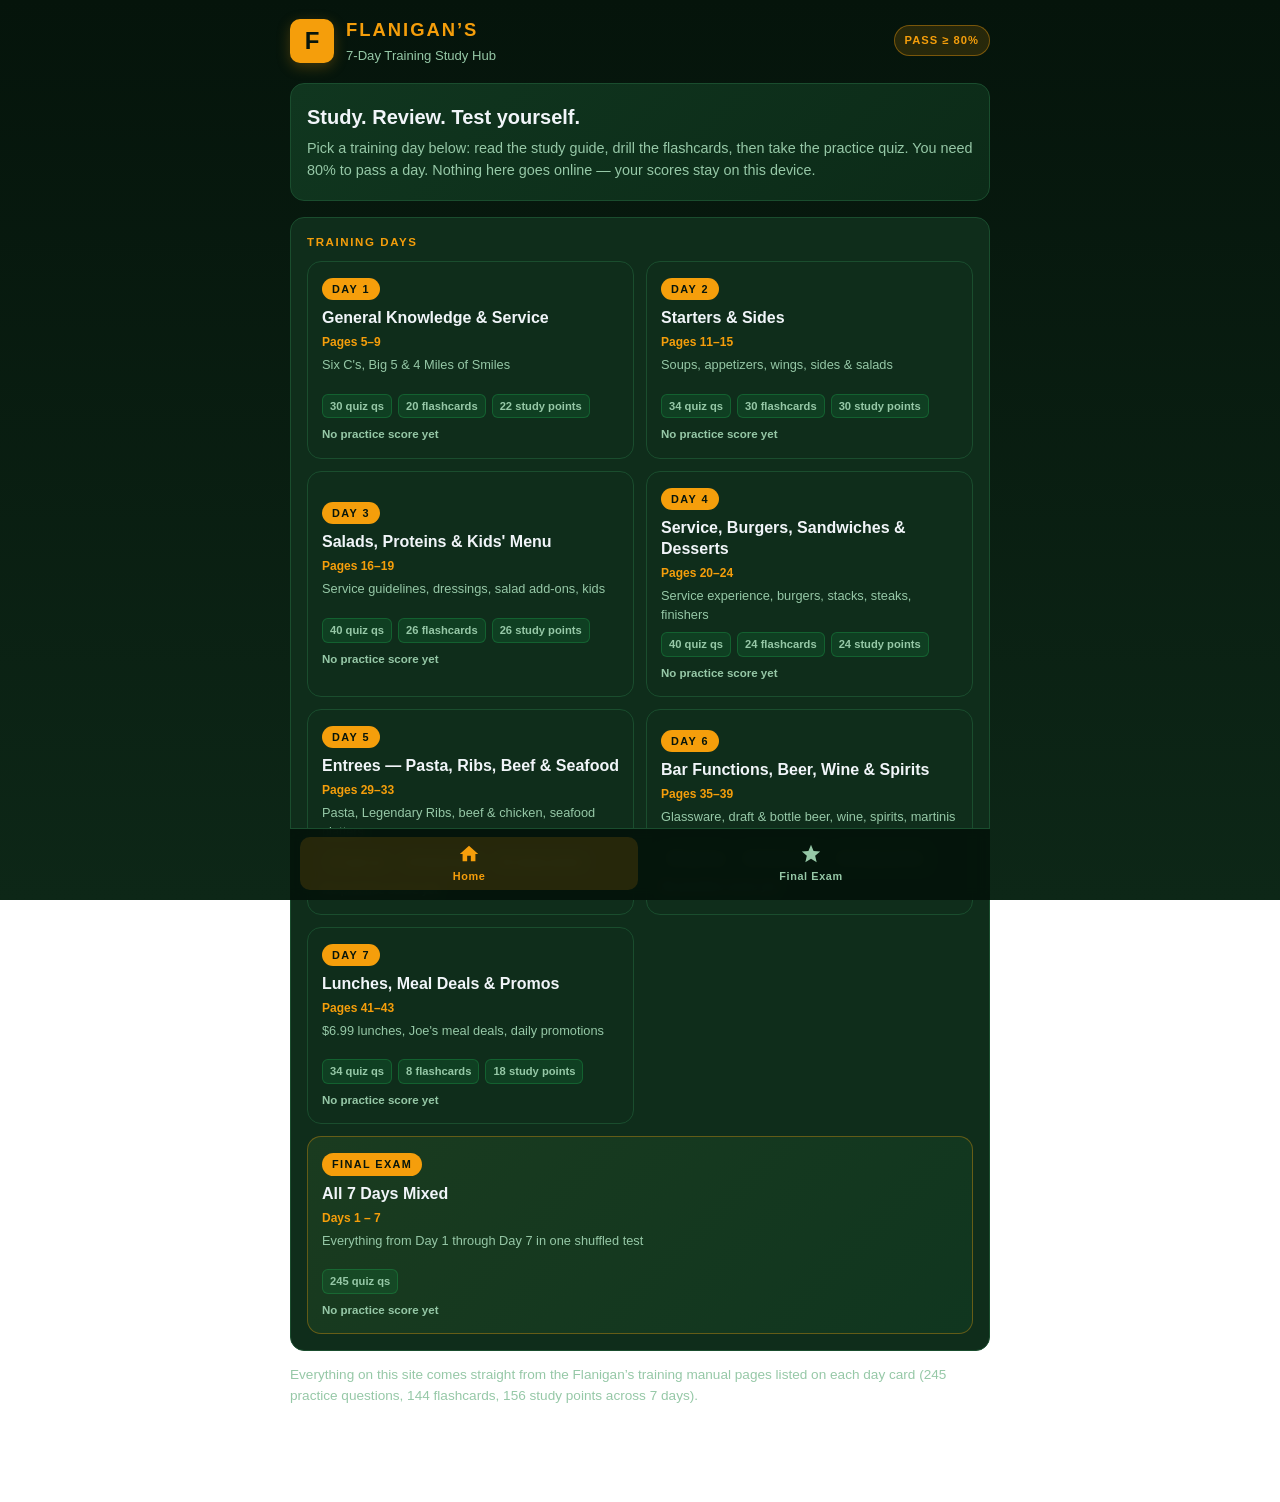
==== Flanigans-Study-Hub-ONE-FILE.html @ 785f0a8e "Added files via upload" ====
<!DOCTYPE html>
<html lang="en">
<head>
<meta charset="UTF-8">
<meta name="viewport" content="width=device-width, initial-scale=1.0, maximum-scale=1.0, user-scalable=no">
<title>Flanigan's Training — 7-Day Study Hub</title>
<meta name="description" content="Flanigan's server training study guides, flashcards and practice quizzes for Days 1–7. Works offline, no account, no internet needed once loaded.">
<link rel="icon" href="data:image/svg+xml,%3Csvg xmlns='http://www.w3.org/2000/svg' viewBox='0 0 32 32'%3E%3Crect width='32' height='32' rx='7' fill='%23f59e0b'/%3E%3Ctext x='16' y='23' font-family='Arial' font-size='19' font-weight='bold' text-anchor='middle' fill='%2306150c'%3EF%3C/text%3E%3C/svg%3E">
<style>
/* Flanigan's Training — 7-Day Study Hub
   One theme for all seven days. Dark green + gold, matches the original day files. */

:root {
  --bg: #07190f;
  --bg-top: #05140b;
  --bg-bottom: #0d2717;
  --card-bg: #0f2d1b;
  --card-bg-2: #123e26;
  --card-border: #1a4d2e;
  --flan-green: #15803d;
  --flan-green-light: #22c55e;
  --flan-gold: #f59e0b;
  --flan-gold-hover: #d97706;
  --gold-soft: rgba(245, 158, 11, 0.14);
  --cream: #fbfbee;
  --text: #f1f5f9;
  --text-muted: #96c8a7;
  --danger: #ef4444;
  --danger-bg: rgba(239, 68, 68, 0.15);
  --success: #10b981;
  --success-bg: rgba(16, 185, 129, 0.15);
  --radius: 14px;
}

* { box-sizing: border-box; -webkit-tap-highlight-color: transparent; }

html, body {
  margin: 0;
  padding: 0;
  background: linear-gradient(180deg, var(--bg-top) 0%, var(--bg-bottom) 100%);
  background-attachment: fixed;
  color: var(--text);
  font-family: -apple-system, BlinkMacSystemFont, "Segoe UI", Roboto, Helvetica, Arial, sans-serif;
  font-size: 16px;
  line-height: 1.5;
  min-height: 100vh;
}

body { padding: 16px 14px 96px; }

main { max-width: 700px; margin: 0 auto; }

/* ---------- header ---------- */
.top {
  max-width: 700px;
  margin: 0 auto 18px;
  display: flex;
  align-items: center;
  justify-content: space-between;
  gap: 10px;
}
.brand { display: flex; align-items: center; gap: 12px; min-width: 0; }
.brand-logo {
  width: 44px; height: 44px; flex: 0 0 44px;
  display: grid; place-items: center;
  background: var(--flan-gold);
  color: #06150c;
  font-weight: 900; font-size: 1.5rem;
  border-radius: 10px;
  box-shadow: 0 4px 14px rgba(245, 158, 11, 0.25);
}
.brand-text { min-width: 0; }
.brand-text h1 {
  margin: 0; font-size: 1.15rem; font-weight: 900;
  letter-spacing: 2px; color: var(--flan-gold);
}
.brand-text p {
  margin: 2px 0 0; font-size: 0.82rem; color: var(--text-muted);
  white-space: nowrap; overflow: hidden; text-overflow: ellipsis;
}
.pass-pill {
  flex: 0 0 auto;
  font-size: 0.7rem; font-weight: 800; letter-spacing: 1px;
  color: var(--flan-gold);
  background: var(--gold-soft);
  border: 1px solid rgba(245, 158, 11, 0.4);
  border-radius: 999px; padding: 6px 10px;
}

/* ---------- generic blocks ---------- */
.panel {
  background: var(--card-bg);
  border: 1px solid var(--card-border);
  border-radius: var(--radius);
  padding: 16px;
  margin-bottom: 14px;
}
.panel-title {
  font-size: 0.72rem; font-weight: 900; letter-spacing: 1.6px;
  text-transform: uppercase; color: var(--flan-gold);
  margin: 0 0 10px;
}
.hint { color: var(--text-muted); font-size: 0.85rem; margin: 6px 0 0; }
.muted { color: var(--text-muted); }

/* ---------- home ---------- */
.hero {
  background: linear-gradient(135deg, #10361f 0%, #0c2b18 100%);
  border: 1px solid var(--card-border);
  border-radius: var(--radius);
  padding: 18px 16px;
  margin-bottom: 16px;
}
.hero h2 { margin: 0 0 6px; font-size: 1.25rem; }
.hero p { margin: 0; color: var(--text-muted); font-size: 0.9rem; }

.day-grid { display: grid; grid-template-columns: 1fr 1fr; gap: 12px; }
.day-card {
  display: block; width: 100%; text-align: left;
  background: var(--card-bg);
  border: 1px solid var(--card-border);
  border-radius: var(--radius);
  padding: 14px;
  color: var(--text);
  cursor: pointer;
  font: inherit;
  transition: transform 0.08s ease, border-color 0.15s ease;
}
.day-card:hover, .day-card:focus-visible { border-color: var(--flan-gold); outline: none; }
.day-card:active { transform: scale(0.985); }
.day-num {
  display: inline-block;
  font-size: 0.68rem; font-weight: 900; letter-spacing: 1.4px;
  color: #06150c; background: var(--flan-gold);
  border-radius: 999px; padding: 3px 10px; margin-bottom: 8px;
}
.day-card h3 { margin: 0 0 4px; font-size: 1rem; line-height: 1.3; }
.day-card .pages { font-size: 0.75rem; color: var(--flan-gold); font-weight: 700; }
.day-card .blurb { font-size: 0.8rem; color: var(--text-muted); margin: 4px 0 8px; min-height: 2.4em; }
.counts { display: flex; flex-wrap: wrap; gap: 6px; }
.count-chip {
  font-size: 0.7rem; font-weight: 700; color: var(--text-muted);
  background: rgba(21, 128, 61, 0.22);
  border: 1px solid rgba(34, 197, 94, 0.25);
  border-radius: 6px; padding: 3px 7px;
}
.best {
  margin-top: 8px; font-size: 0.72rem; font-weight: 800;
  color: var(--flan-gold);
}
.best.no { color: var(--text-muted); font-weight: 600; }

.exam-card {
  grid-column: 1 / -1;
  background: linear-gradient(135deg, #1a3b1f 0%, #10361f 100%);
  border-color: rgba(245, 158, 11, 0.35);
}

/* ---------- day header strip ---------- */
.day-strip {
  display: flex; align-items: center; gap: 10px;
  margin-bottom: 14px;
}
.day-strip .num {
  font-size: 0.7rem; font-weight: 900; letter-spacing: 1.4px;
  color: #06150c; background: var(--flan-gold);
  border-radius: 999px; padding: 4px 11px; flex: 0 0 auto;
}
.day-strip .t { min-width: 0; }
.day-strip h2 { margin: 0; font-size: 1.1rem; }
.day-strip .pages { font-size: 0.78rem; color: var(--text-muted); }

/* ---------- buttons ---------- */
.btn {
  display: inline-flex; align-items: center; justify-content: center; gap: 7px;
  font: inherit; font-weight: 800; font-size: 0.9rem;
  color: #06150c; background: var(--flan-gold);
  border: none; border-radius: 10px;
  padding: 11px 16px; cursor: pointer;
}
.btn:hover { background: var(--flan-gold-hover); }
.btn:active { transform: scale(0.98); }
.btn.ghost {
  background: transparent; color: var(--text);
  border: 1px solid var(--card-border);
}
.btn.ghost:hover { border-color: var(--flan-gold); color: var(--flan-gold); background: transparent; }
.btn.green { background: var(--flan-green); color: #f1f5f9; }
.btn.green:hover { background: var(--flan-green-light); }
.btn:disabled { opacity: 0.45; cursor: not-allowed; }
.btn-row { display: flex; flex-wrap: wrap; gap: 10px; margin-top: 14px; }
.btn-row .btn { flex: 1 1 auto; }
.btn svg { width: 16px; height: 16px; fill: currentColor; }

/* ---------- quiz ---------- */
.quiz-stats {
  display: flex; justify-content: space-between; align-items: center;
  font-size: 0.8rem; font-weight: 700; color: var(--text-muted);
  margin-bottom: 8px;
}
.score-badge { color: var(--flan-gold); }
.progress { height: 6px; background: rgba(255,255,255,0.08); border-radius: 999px; overflow: hidden; margin-bottom: 16px; }
.progress > i { display: block; height: 100%; width: 0%; background: var(--flan-gold); transition: width 0.25s ease; }
.q-cat {
  display: inline-block; font-size: 0.68rem; font-weight: 800; letter-spacing: 1.2px;
  text-transform: uppercase; color: var(--flan-green-light);
  background: rgba(34, 197, 94, 0.12);
  border: 1px solid rgba(34, 197, 94, 0.28);
  border-radius: 6px; padding: 3px 8px; margin-bottom: 10px;
}
.q-text { font-size: 1.02rem; font-weight: 700; margin: 0 0 14px; }
.options { display: flex; flex-direction: column; gap: 9px; }
.opt {
  display: flex; gap: 10px; align-items: flex-start; text-align: left;
  font: inherit; font-size: 0.9rem; color: var(--text);
  background: var(--card-bg-2);
  border: 1px solid var(--card-border);
  border-radius: 10px; padding: 11px 12px; cursor: pointer;
}
.opt:hover:not(:disabled) { border-color: var(--flan-gold); }
.opt .key {
  flex: 0 0 24px; height: 24px; display: grid; place-items: center;
  font-size: 0.75rem; font-weight: 900; color: var(--flan-gold);
  background: var(--gold-soft); border-radius: 6px;
}
.opt.correct { border-color: var(--success); background: var(--success-bg); }
.opt.correct .key { color: var(--success); background: var(--success-bg); }
.opt.wrong { border-color: var(--danger); background: var(--danger-bg); }
.opt.wrong .key { color: var(--danger); background: var(--danger-bg); }
.opt:disabled { cursor: default; }
.feedback {
  margin-top: 14px; border-radius: 10px; padding: 12px;
  font-size: 0.86rem; display: none;
}
.feedback.show { display: block; }
.feedback.ok { background: var(--success-bg); border: 1px solid rgba(16,185,129,0.4); }
.feedback.bad { background: var(--danger-bg); border: 1px solid rgba(239,68,68,0.4); }
.feedback b { display: block; letter-spacing: 1px; margin-bottom: 4px; font-size: 0.72rem; }
.feedback.ok b { color: var(--success); }
.feedback.bad b { color: var(--danger); }

.results { text-align: center; }
.results .verdict { font-size: 0.78rem; font-weight: 900; letter-spacing: 1.4px; text-transform: uppercase; }
.results .verdict.pass { color: var(--success); }
.results .verdict.fail { color: var(--danger); }
.results .big { font-size: 3rem; font-weight: 900; margin: 6px 0 2px; }
.results .big.pass { color: var(--flan-gold); }
.results .big.fail { color: var(--danger); }
.results .detail { color: var(--text-muted); font-size: 0.88rem; }
.missed-list { margin-top: 14px; text-align: left; }
.missed-item {
  background: var(--card-bg-2); border: 1px solid var(--card-border);
  border-radius: 10px; padding: 10px 12px; margin-bottom: 9px; font-size: 0.85rem;
}
.missed-item .a { color: var(--success); font-weight: 700; margin-top: 4px; }
.missed-item .g { color: var(--danger); margin-top: 2px; }
.missed-item .e { color: var(--text-muted); margin-top: 5px; font-size: 0.8rem; }

/* ---------- flashcards ---------- */
.card-counter {
  text-align: center; font-size: 0.78rem; font-weight: 800;
  letter-spacing: 1.2px; color: var(--text-muted); margin-bottom: 10px;
}
.flashcard {
  min-height: 240px;
  background: linear-gradient(160deg, var(--card-bg-2) 0%, var(--card-bg) 100%);
  border: 1px solid var(--card-border);
  border-radius: var(--radius);
  padding: 18px;
  cursor: pointer;
  display: flex; flex-direction: column;
}
.flashcard .face-tag {
  align-self: flex-start; font-size: 0.66rem; font-weight: 900; letter-spacing: 1.4px;
  text-transform: uppercase; color: #06150c; background: var(--flan-gold);
  border-radius: 6px; padding: 3px 8px; margin-bottom: 12px;
}
.flashcard h3 { margin: 0 0 10px; font-size: 1.2rem; }
.flashcard .body { font-size: 0.92rem; }
.flashcard .body p { margin: 0 0 7px; }
.flashcard .body strong { color: var(--flan-gold); }
.flashcard .flip-hint {
  margin-top: auto; padding-top: 14px;
  font-size: 0.72rem; letter-spacing: 1.2px; text-transform: uppercase;
  color: var(--text-muted);
}
.flashcard.back { border-color: rgba(245,158,11,0.5); }

/* ---------- study guide ---------- */
.search {
  width: 100%; font: inherit; font-size: 0.92rem; color: var(--text);
  background: var(--card-bg-2); border: 1px solid var(--card-border);
  border-radius: 10px; padding: 11px 12px; margin-bottom: 14px;
}
.search:focus { outline: none; border-color: var(--flan-gold); }
.sheet-group { margin-bottom: 20px; }
.sheet-group > h3 {
  margin: 0 0 10px; font-size: 0.78rem; font-weight: 900; letter-spacing: 1.4px;
  text-transform: uppercase; color: var(--flan-gold);
  border-bottom: 1px solid var(--card-border); padding-bottom: 7px;
}
.sheet-item {
  background: var(--card-bg); border: 1px solid var(--card-border);
  border-radius: 10px; padding: 12px 13px; margin-bottom: 10px;
}
.sheet-item .row1 { display: flex; justify-content: space-between; gap: 10px; align-items: baseline; }
.sheet-item h4 { margin: 0; font-size: 0.98rem; }
.sheet-item .tag {
  flex: 0 0 auto; font-size: 0.68rem; font-weight: 800; color: var(--flan-green-light);
  background: rgba(34,197,94,0.12); border: 1px solid rgba(34,197,94,0.25);
  border-radius: 6px; padding: 3px 7px;
}
.sheet-item .spec { margin: 7px 0 0; font-size: 0.86rem; font-weight: 700; color: var(--flan-gold); }
.sheet-item .desc { margin: 5px 0 0; font-size: 0.87rem; }
.sheet-item .x { margin: 6px 0 0; font-size: 0.84rem; color: var(--text-muted); }
.sheet-item .x strong { color: var(--text); }
.no-hits { color: var(--text-muted); font-size: 0.9rem; padding: 10px 2px; }

/* ---------- bottom navigation ---------- */
.bottom-nav {
  position: fixed; left: 0; right: 0; bottom: 0;
  display: flex; justify-content: space-around; gap: 4px;
  max-width: 700px; margin: 0 auto; padding: 8px 10px 10px;
  background: rgba(5, 20, 11, 0.96);
  border-top: 1px solid var(--card-border);
  backdrop-filter: blur(6px);
}
.nav-btn {
  flex: 1 1 0; display: flex; flex-direction: column; align-items: center; gap: 3px;
  font: inherit; font-size: 0.68rem; font-weight: 800; letter-spacing: 0.6px;
  color: var(--text-muted); background: none; border: none;
  padding: 6px 4px; border-radius: 10px; cursor: pointer;
}
.nav-btn svg { width: 22px; height: 22px; fill: currentColor; }
.nav-btn.active { color: var(--flan-gold); background: var(--gold-soft); }
.nav-btn:disabled { opacity: 0.35; cursor: not-allowed; }

/* ---------- print: hand out a paper copy when you still want one ---------- */
@media print {
  body { background: #fff; color: #111; padding: 0 10px; }
  .bottom-nav, .top .pass-pill, .search, .btn-row, .btn { display: none !important; }
  .top { color: #111; border-bottom: 2px solid #111; }
  .brand-logo { background: #eee; color: #111; box-shadow: none; }
  .brand-text h1 { color: #111; }
  .brand-text p { color: #444; }
  .panel, .sheet-item, .sheet-group > h3 { background: #fff; border-color: #bbb; color: #111; }
  .sheet-item h4, .sheet-group > h3 { color: #111; }
  .sheet-item .spec { color: #553300; }
  .sheet-item .desc, .sheet-item .x { color: #222; }
  .sheet-item .x strong { color: #111; }
  .flashcard { background: #fff; border-color: #bbb; color: #111; }
  .flashcard .face-tag { background: #eee; color: #111; }
  .flashcard .body strong { color: #553300; }
  .day-card, .hero { background: #fff; border-color: #bbb; color: #111; }
}

@media (max-width: 460px) {
  .day-grid { grid-template-columns: 1fr; }
  .day-card .blurb { min-height: 0; }
  .brand-text h1 { font-size: 1rem; letter-spacing: 1.4px; }
}

</style>
</head>
<body>

<header class="top">
  <div class="brand">
    <div class="brand-logo">F</div>
    <div class="brand-text">
      <h1 id="brand-title">FLANIGAN'S</h1>
      <p id="brand-sub">7-Day Training Study Hub</p>
    </div>
  </div>
  <div class="pass-pill">PASS&nbsp;&ge;&nbsp;80%</div>
</header>

<main id="view"><!-- rendered by app.js --></main>

<nav id="nav" class="bottom-nav"><!-- rendered by app.js --></nav>

<!-- content files: one per training day -->
<script>
/* Day 1 — General Knowledge & Service (Pages 5–9)
   Content migrated from the original "Flanigan's Day 1 Study Guide & Quiz.html".
   Edit away: this file is only content, the app lives in app.js. */
window.FLANIGANS_DAYS = window.FLANIGANS_DAYS || {};
window.FLANIGANS_DAYS[1] = {
  day: 1,
  title: "General Knowledge & Service",
  pages: "Pages 5–9",
  blurb: "Six C's, Big 5 & 4 Miles of Smiles",
  quiz: [
    {
      "cat": "Page 5: Store & General Knowledge",
      "q": "What is the exact store address and phone number listed on your Day 1 Coconut Grove worksheet?",
      "opts": [
        "2721 Bird Ave, Miami, FL 33133 • (305) 446-1114",
        "2721 SW 27th Ave, Coconut Grove, FL 33133 • (305) 446-1414",
        "2712 Bird Road, Miami, FL 33134 • (305) 446-1144",
        "2721 Bird Ave, Miami, FL 33133 • (305) 448-1114"
      ],
      "ans": 0,
      "exp": "Page 5: Address is 2721 Bird Ave, Miami, FL 33133 and phone number is 305/446-1114."
    },
    {
      "cat": "Page 5: Store & General Knowledge",
      "q": "How long is your initial training period, and how many total days are you considered a trainee?",
      "opts": [
        "In training for 1 week, considered a trainee for 60 days",
        "In training for 2 weeks, considered a trainee for 90 days",
        "In training for 2 weeks, considered a trainee for 30 days",
        "In training for 10 days, considered a trainee for 90 days"
      ],
      "ans": 1,
      "exp": "Page 5: 'You are in training for two weeks but considered a trainee for 90 days.'"
    },
    {
      "cat": "Page 5: Store & General Knowledge",
      "q": "Who is listed as the General Manager and who are the Assistant Managers on your Day 1 sheet?",
      "opts": [
        "GM: Richard | Assistant Managers: William, AD, Erick, Roschard, Angel, Jorge, Raul",
        "GM: William | Assistant Managers: Richard, Erick, Jorge, Raul, Angel",
        "GM: Richard | Assistant Managers: AD, Erick, Jorge, Carlos, Raul",
        "GM: Jorge | Assistant Managers: Richard, William, Roschard, Angel"
      ],
      "ans": 0,
      "exp": "Page 5: General Manager: Richard. Assistant Managers: William, AD, Erick, Roschard, Angel, Jorge, Raul."
    },
    {
      "cat": "Page 5: Store Safety",
      "q": "How many fire extinguishers are in your restaurant, and what are their exact locations?",
      "opts": [
        "6 total: 2 in kitchen, 1 at bar, 1 in office, 1 in dining room, 1 in VIP",
        "8 total: 3 in the kitchen, 1 in waiting room, 1 in office, 1 in Table 1, 1 at bar, 1 in the VIP",
        "8 total: 4 in the kitchen, 1 at bar, 1 in office, 1 in waiting room, 1 by front door",
        "7 total: 3 in the kitchen, 1 in office, 1 at bar, 1 in Table 1, 1 in VIP"
      ],
      "ans": 1,
      "exp": "Page 5: 8 fire extinguishers total — 3 in the kitchen, 1 waiting room, 1 in office, 1 in table 1, 1 at bar, 1 in the VIP."
    },
    {
      "cat": "Page 5: Store Operations",
      "q": "What are the operating hours of your restaurant, and when is last call for food (kitchen close)?",
      "opts": [
        "11:00 AM – 4:00 AM; Last call for food is 3:30 AM",
        "11:00 AM – 5:00 AM; Last call for food is 4:30 AM",
        "11:30 AM – 5:00 AM; Last call for food is 4:00 AM",
        "11:00 AM – 5:00 AM; Kitchen closes at 4:45 AM"
      ],
      "ans": 1,
      "exp": "Page 5: Operating hours are 11 AM – 5 AM. Last call is 4:30 AM for food."
    },
    {
      "cat": "Page 5: Store Policies",
      "q": "How many days a year is Flanigan's open, and what is Flanigan's motto?",
      "opts": [
        "Open 364 days a year (closed Christmas); Motto: 'Service First, Big 5 Always'",
        "Open 365 days a year; Motto: 'To survive, Do the Big 5.'",
        "Open 365 days a year; Motto: 'Four Miles of Smiles Every Shift'",
        "Open 365 days a year; Motto: 'Cold Beer, Great Ribs, Big 5'"
      ],
      "ans": 1,
      "exp": "Page 5: Flanigan's is open 365 days a year, and the motto is: 'To survive, Do the Big 5.'"
    },
    {
      "cat": "Page 5: Responsible Service",
      "q": "Under Florida law and Flanigan's policy, what is the legal drinking age in Florida, and under what age MUST employees check ID?",
      "opts": [
        "Legal drinking age is 21; check ID for anyone who looks under 25 years old",
        "Legal drinking age is 21; check ID for anyone who looks under 30 years old",
        "Legal drinking age is 21; check ID for anyone who looks under 35 years old",
        "Legal drinking age is 21; check ID for anyone who looks under 40 years old"
      ],
      "ans": 1,
      "exp": "Page 5: Employees must check ID for anyone who looks under 30 years old. The legal drinking age in Florida is 21."
    },
    {
      "cat": "Page 5: Emergency & Safety",
      "q": "During the threat of a hurricane, how often will each store receive email updates?",
      "opts": [
        "Every 2 hours",
        "Every 4 hours",
        "Every 6 hours",
        "Every 12 hours"
      ],
      "ans": 1,
      "exp": "Page 5: 'During the threat of a hurricane, each store will receive email UPDATES, EVERY 4 HOURS.'"
    },
    {
      "cat": "Page 5: Service & Promotions",
      "q": "Fill in the blanks: Dessert martinis are offered with ______ vodka for $5.99 and $3.99 during all up to 50% off Happy Hours, and the sports and specials book must always be opened to the ______ when presenting the check.",
      "opts": [
        "Grey Goose vodka; front page",
        "SKYY vodka; last page",
        "Tito's vodka; dessert page",
        "Absolut vodka; last page"
      ],
      "ans": 1,
      "exp": "Page 5: Dessert martinis are offered with SKYY vodka for $5.99 and $3.99 during all up to 50% off Happy Hours, and the sports and specials book must always be opened to the last page when presenting the check."
    },
    {
      "cat": "Page 5: Operations",
      "q": "What should employees do if food is taking too long, and what footwear rule applies to all staff?",
      "opts": [
        "Offer free drinks on their own; black sneakers are recommended",
        "Notify their manager; non-slip shoes are required for all staff members",
        "Comp the appetizer; non-slip shoes are only required for kitchen staff",
        "Tell the guest the kitchen is backed up; leather dress shoes are required"
      ],
      "ans": 1,
      "exp": "Page 5: Non-slip shoes are required for all staff members, and if food is taking too long, employees should notify their manager."
    },
    {
      "cat": "Page 6: The Six C's",
      "q": "Which of the Six C's is defined as: 'The dedication to performing job duties to the best of one's ability'?",
      "opts": [
        "Compliance",
        "Commitment",
        "Credibility",
        "Composure"
      ],
      "ans": 1,
      "exp": "Page 6 (1 Down): Commitment = 'The dedication to performing job duties to the best of one's ability.'"
    },
    {
      "cat": "Page 6: The Six C's",
      "q": "Which of the Six C's is defined as: 'Adhering to policies, rules and directions as instructed'?",
      "opts": [
        "Commitment",
        "Compliance",
        "Communication",
        "Credibility"
      ],
      "ans": 1,
      "exp": "Page 6 (2 Down): Compliance = 'Adhering to policies, rules and directions as instructed.'"
    },
    {
      "cat": "Page 6: The Six C's",
      "q": "Which of the Six C's is defined as: 'Essential in a restaurant to ensure smooth operations and guest service'?",
      "opts": [
        "Compassion",
        "Composure",
        "Communication",
        "Commitment"
      ],
      "ans": 2,
      "exp": "Page 6 (3 Down): Communication = 'Essential in a restaurant to ensure smooth operations and guest service.'"
    },
    {
      "cat": "Page 6: The Six C's",
      "q": "Which of the Six C's is defined as: 'The ability to stay calm and focused under pressure'?",
      "opts": [
        "Composure",
        "Compassion",
        "Credibility",
        "Compliance"
      ],
      "ans": 0,
      "exp": "Page 6 (4 Down): Composure = 'The ability to stay calm and focused under pressure.'"
    },
    {
      "cat": "Page 6: The Six C's",
      "q": "Which of the Six C's is defined as: 'Always tell the truth, even when it reflects negatively on performance'?",
      "opts": [
        "Compliance",
        "Credibility",
        "Commitment",
        "Communication"
      ],
      "ans": 1,
      "exp": "Page 6 (5 Down): Credibility = 'Always tell the truth, even when it reflects negatively on performance.'"
    },
    {
      "cat": "Page 6: The Six C's",
      "q": "Which of the Six C's is defined as: 'Showing kindness and empathy to guests and co-workers'?",
      "opts": [
        "Communication",
        "Composure",
        "Compassion",
        "Commitment"
      ],
      "ans": 2,
      "exp": "Page 6 (5 Across): Compassion = 'Showing kindness and empathy to guests and co-workers.'"
    },
    {
      "cat": "Page 7: Short-Answer Standards",
      "q": "What type of footwear is required for all employees, and why?",
      "opts": [
        "Steel-toe boots to protect against heavy kegs and crates",
        "Non-slip shoes to ensure safety in a fast-paced and slippery restaurant environment",
        "Black canvas sneakers for comfort during 12-hour shifts",
        "Non-slip shoes only when working behind the bar or in the dish pit"
      ],
      "ans": 1,
      "exp": "Page 7: 'Non-slip shoes to ensure safety in a fast-paced and slippery restaurant environment.'"
    },
    {
      "cat": "Page 7: Short-Answer Standards",
      "q": "What is the exact four-step response when handling a guest complaint?",
      "opts": [
        "Explain house policy, offer a refund, call the kitchen, and drop the check",
        "Remain calm, listen actively, apologize sincerely, and notify a manager",
        "Comp the meal immediately, offer a free dessert, and apologize",
        "Listen quietly, refer them to the corporate website, and walk away"
      ],
      "ans": 1,
      "exp": "Page 7: 'Remain calm, listen actively, apologize sincerely, and notify a manager.'"
    },
    {
      "cat": "Page 7: Responsible Alcohol Service",
      "q": "What are the exact legal consequences of serving alcohol to a minor in Florida (first offense)?",
      "opts": [
        "A first offense is a civil citation with a $250 fine and community service",
        "A first offense is a second-degree misdemeanor, punishable by up to 60 days in jail and a $500 fine",
        "A first offense is a first-degree misdemeanor, punishable by up to 1 year in jail and a $1,000 fine",
        "An automatic 30-day suspension from work with no criminal penalty"
      ],
      "ans": 1,
      "exp": "Page 7: 'A first offense is a second-degree misdemeanor, punishable by up to 60 days in jail and a $500 fine.'"
    },
    {
      "cat": "Page 7: Short-Answer Standards",
      "q": "Why is it important to check IDs for anyone who looks under 30?",
      "opts": [
        "It speeds up bar service and tracks customer demographics",
        "It prevents the illegal service of alcohol to minors and protects the employee and business",
        "It is only required after 9:00 PM during Happy Hour",
        "It guarantees guests qualify for the Birthday Discount"
      ],
      "ans": 1,
      "exp": "Page 7: 'It prevents the illegal service of alcohol to minors and protects the employee and business.'"
    },
    {
      "cat": "Page 7: Uniform & Floor Conduct",
      "q": "What does the complete Flanigan's uniform consist of?",
      "opts": [
        "Black polo, name tag, black pants, black or white socks, black non-slip shoes, Flanigan's apron",
        "Green Flanigan's t-shirt, jeans, black socks, non-slip shoes, name tag",
        "Black polo, khaki pants, black socks only, dress shoes, Flanigan's hat",
        "Black button-down shirt, black slacks, black belt, non-slip shoes, bottle opener"
      ],
      "ans": 0,
      "exp": "Page 7: 'Black polo, name tag, black pants, black or white socks, black non-slip shoes, Flanigan's apron.'"
    },
    {
      "cat": "Page 7: Short-Answer Standards",
      "q": "Why is teamwork important in a restaurant setting, and what should an employee do if business is slow?",
      "opts": [
        "Teamwork reduces labor costs; when slow, clock out early",
        "Teamwork ensures smooth operations, better guest experiences, and a more supportive work environment; when slow, check the side work list, stay busy, and help others when needed",
        "Teamwork keeps managers out of the kitchen; when slow, stand by the host stand",
        "Teamwork prevents table theft; when slow, review the menu at an empty booth"
      ],
      "ans": 1,
      "exp": "Page 7: Teamwork ensures smooth operations, better guest experiences, and a more supportive work environment. When slow: check the side work list, stay busy, and help others when needed."
    },
    {
      "cat": "Page 8: The 'Big 5'",
      "q": "Match each 'Big 5' element with its exact description",
      "opts": [
        "Feature Board: Know daily promos & descriptive selling | Suggest Starters: Bridge time gap & increase check avg | Dessert Card/Coffee/Martinis: Show card, name dessert, offer coffee & martini | Money/Check Handling: Promote Big Daddy's Cross Promo, prompt checks, accurate payments | Pick Up Floor/Maintain Table: Clean restaurant by checking floors & tables",
        "Feature Board: Check floors & tables | Suggest Starters: Show dessert card | Dessert Card: Promote Big Daddy's | Money Handling: Bridge time gap | Pick Up Floor: Know daily food promos",
        "Feature Board: Promote Big Daddy's Cross Promo | Suggest Starters: Know daily food & drink promos | Dessert Card: Bridge time gap | Money Handling: Clean restaurant | Pick Up Floor: Present checks promptly",
        "Feature Board: Clean floors | Suggest Starters: Present checks promptly | Dessert Card: Know daily promos | Money Handling: Offer specific starter | Pick Up Floor: Name a dessert"
      ],
      "ans": 0,
      "exp": "Page 8 Big 5 Matches: 1) Feature Board -> E (Know daily food/drink promos & descriptive selling); 2) Suggest Starters -> A (Offer specific starter to bridge time gap & increase check averages); 3) Dessert Card/Coffee/Dessert Martinis -> B (Show Dessert Card, name a dessert, offer coffee & dessert martini); 4) Money/Check Handling -> C (Promote Big Daddy's Cross Promotion, present checks promptly, handle payments accurately); 5) Pick Up Floor/Maintain Table -> D (Maintain clean restaurant by checking floors & tables throughout shift)."
    },
    {
      "cat": "Page 8: The 'Big 5'",
      "q": "When should the Sports & Specials book be opened to the back page, and what is listed on the Feature Board?",
      "opts": [
        "When explaining menu items; the employee schedule is on the Feature Board",
        "When explaining the Big Daddy's Cross Promotion; daily food features and promotions are on the Feature Board",
        "When delivering drinks; guest complaints are on the Feature Board",
        "When cleaning tables; house rules are on the Feature Board"
      ],
      "ans": 1,
      "exp": "Page 8: Open Sports & Specials book to the back page 'When explaining the Big Daddy's Cross Promotion' (A). 'Daily food features and promotions' are listed on the Feature Board (A)."
    },
    {
      "cat": "Page 8: The 'Big 5'",
      "q": "What should be included when presenting the Dessert Card, and when should a specific appetizer be offered?",
      "opts": [
        "Name at least one dessert, offer fresh coffee, AND offer a dessert martini (All of the above); offer a specific appetizer after delivering drinks and/or when taking the entree order",
        "Only hand them the card silently; offer an appetizer only if the guest asks",
        "Name two desserts only; offer an appetizer after they have finished eating",
        "Offer coffee only; offer an appetizer after the check has been presented"
      ],
      "ans": 0,
      "exp": "Page 8: Presenting Dessert Card = All of the above (Name at least one dessert, Offer fresh coffee, Offer a dessert martini). Specific appetizer offered = 'After delivering drinks and/or when taking the entree order' (A)."
    },
    {
      "cat": "Page 9: 4 Miles of Smiles",
      "q": "Identify the exact order and meaning of all '4 Miles of Smiles'",
      "opts": [
        "Mile #01: Actively smile, acknowledge & verbally welcome guests as they enter | Mile #02: Ensure guests are warmly greeted within 60 seconds of being seated | Mile #03: Treat every guest like a regular, even if it's their first visit | Mile #04: Say goodbye and invite guests to return as they leave",
        "Mile #01: Greet within 60 seconds | Mile #02: Welcome at door | Mile #03: Say goodbye | Mile #04: Treat like a regular",
        "Mile #01: Treat like a regular | Mile #02: Say goodbye | Mile #03: Welcome at door | Mile #04: Greet within 60 seconds",
        "Mile #01: Welcome at door | Mile #02: Treat like a regular | Mile #03: Greet within 60 seconds | Mile #04: Drop check promptly"
      ],
      "ans": 0,
      "exp": "Page 9: Mile #01 -> C (Actively smile, acknowledge, and verbally welcome guests as they enter); Mile #02 -> B (Ensure guests are warmly greeted within 60 seconds of being seated); Mile #03 -> A (Treat every guest like a regular, even if it's their first visit); Mile #04 -> D (Say goodbye and invite guests to return as they leave)."
    },
    {
      "cat": "Page 9: 4 Miles of Smiles",
      "q": "What is the exact proper Smile-Talk for the host/hostess when welcoming guests, AND the Smile-Talk for Mile #04 (Departure)?",
      "opts": [
        "Welcome: 'How many in your party?' | Departure: 'See you next time!'",
        "Welcome: 'Welcome to Flanigan's! My name is ___.' | Departure: 'Goodbye! Come back soon!'",
        "Welcome: 'Right this way!' | Departure: 'Have a great day!'",
        "Welcome: 'Do you have a reservation?' | Departure: 'Thanks for coming!'"
      ],
      "ans": 1,
      "exp": "Page 9: Host/hostess welcome Smile-Talk = 'Welcome to Flanigan's! My name is ___.' (A). Mile #04 Departure Smile-Talk = 'Goodbye! Come back soon!' (C)."
    },
    {
      "cat": "Page 9: 4 Miles of Smiles",
      "q": "How soon must a server or bartender greet a guest after they are seated (Mile #02)?",
      "opts": [
        "2 minutes",
        "90 seconds",
        "60 seconds",
        "5 minutes"
      ],
      "ans": 2,
      "exp": "Page 9: 60 seconds (C)."
    },
    {
      "cat": "Page 9: 4 Miles of Smiles",
      "q": "What is the best way to interact with guests outside of your assigned section?",
      "opts": [
        "Ignore them—they're not your responsibility",
        "Give them a friendly greeting and ask if they need anything",
        "Let the assigned server handle them",
        "Only interact if they ask for help"
      ],
      "ans": 1,
      "exp": "Page 9: 'Give them a friendly greeting and ask if they need anything' (B)."
    },
    {
      "cat": "Page 9: 4 Miles of Smiles",
      "q": "Why is it important for every staff member (not just the host/hostess) to welcome guests as they enter?",
      "opts": [
        "So the host/hostess can take a break from the front door",
        "It creates a warm and inclusive environment, enhances the guest experience, and shows teamwork",
        "Because managers count how many times servers say hello",
        "It lets guests seat themselves anywhere they want"
      ],
      "ans": 1,
      "exp": "Page 9: 'Creates a warm and inclusive environment, enhances guest experience, and shows teamwork.'"
    }
  ],
  cards: [
    {
      "cat": "Store Info (p. 5)",
      "title": "Coconut Grove Store Address & Phone",
      "body": "<p><strong>Address:</strong> 2721 Bird Ave, Miami, FL 33133</p>\n          <p><strong>Phone Number:</strong> (305) 446-1114</p>\n          <p><strong>Open Schedule:</strong> 365 days a year</p>"
    },
    {
      "cat": "Store Info (p. 5)",
      "title": "Training Period & Management Roster",
      "body": "<p><strong>Training Length:</strong> In training for <strong>2 weeks</strong>, considered a trainee for <strong>90 days</strong>.</p>\n          <p><strong>General Manager:</strong> Richard</p>\n          <p><strong>Assistant Managers:</strong> William, AD, Erick, Roschard, Angel, Jorge, Raul</p>"
    },
    {
      "cat": "Safety & Hours (p. 5)",
      "title": "Fire Extinguishers (8 Total)",
      "body": "<p><strong>Total Count:</strong> 8 fire extinguishers</p>\n          <ul>\n            <li><strong>3</strong> in the kitchen</li>\n            <li><strong>1</strong> in the waiting room</li>\n            <li><strong>1</strong> in the office</li>\n            <li><strong>1</strong> in Table 1</li>\n            <li><strong>1</strong> at the bar</li>\n            <li><strong>1</strong> in the VIP</li>\n          </ul>"
    },
    {
      "cat": "Safety & Hours (p. 5)",
      "title": "Operating Hours & Hurricane Protocol",
      "body": "<p><strong>Operating Hours:</strong> 11:00 AM – 5:00 AM</p>\n          <p><strong>Kitchen Close / Last Call:</strong> 4:30 AM for food</p>\n          <p><strong>Hurricane Updates:</strong> Each store receives email updates <strong>every 4 hours</strong> during a hurricane threat.</p>"
    },
    {
      "cat": "Policies & Motto (p. 5)",
      "title": "Motto, SKYY Martinis & Check Book",
      "body": "<p><strong>Flanigan's Motto:</strong> \"To survive, Do the Big 5.\"</p>\n          <p><strong>Dessert Martinis:</strong> Offered with <strong>SKYY vodka</strong> for $5.99 (and $3.99 during all up to 50% off Happy Hours).</p>\n          <p><strong>Check Presentation:</strong> Sports & specials book must always be opened to the <strong>last page</strong> when presenting the check.</p>\n          <p><strong>Slow Kitchen:</strong> Notify your <strong>manager</strong> if food is taking too long.</p>"
    },
    {
      "cat": "The Six C's (p. 6)",
      "title": "1. Commitment",
      "body": "<p><strong>Definition (1 Down):</strong></p>\n          <p>The dedication to performing job duties to the best of one's ability.</p>"
    },
    {
      "cat": "The Six C's (p. 6)",
      "title": "2. Compliance",
      "body": "<p><strong>Definition (2 Down):</strong></p>\n          <p>Adhering to policies, rules and directions as instructed.</p>"
    },
    {
      "cat": "The Six C's (p. 6)",
      "title": "3. Communication",
      "body": "<p><strong>Definition (3 Down):</strong></p>\n          <p>Essential in a restaurant to ensure smooth operations and guest service.</p>"
    },
    {
      "cat": "The Six C's (p. 6)",
      "title": "4. Composure",
      "body": "<p><strong>Definition (4 Down):</strong></p>\n          <p>The ability to stay calm and focused under pressure.</p>"
    },
    {
      "cat": "The Six C's (p. 6)",
      "title": "5. Credibility",
      "body": "<p><strong>Definition (5 Down):</strong></p>\n          <p>Always tell the truth, even when it reflects negatively on performance.</p>"
    },
    {
      "cat": "The Six C's (p. 6)",
      "title": "6. Compassion",
      "body": "<p><strong>Definition (5 Across):</strong></p>\n          <p>Showing kindness and empathy to guests and co-workers.</p>"
    },
    {
      "cat": "Responsible Service (p. 5 & 7)",
      "title": "Alcohol Laws & Under-30 ID Rule",
      "body": "<p><strong>Legal Drinking Age (FL):</strong> 21</p>\n          <p><strong>ID Check Rule:</strong> Must check ID for anyone who looks <strong>under 30 years old</strong> (prevents illegal service to minors and protects employee & business).</p>\n          <p><strong>Florida First-Offense Penalty:</strong> Second-degree misdemeanor, punishable by up to <strong>60 days in jail</strong> and a <strong>$500 fine</strong>.</p>"
    },
    {
      "cat": "Standards & Uniform (p. 7)",
      "title": "Complete Uniform & Footwear Rule",
      "body": "<p><strong>Uniform Checklist:</strong></p>\n          <ul>\n            <li>Black polo & Name tag</li>\n            <li>Black pants</li>\n            <li>Black or white socks</li>\n            <li>Black non-slip shoes</li>\n            <li>Flanigan's apron</li>\n          </ul>\n          <p><strong>Why Non-Slip Shoes?</strong> Required for all staff to ensure safety in a fast-paced and slippery restaurant environment.</p>"
    },
    {
      "cat": "Floor Conduct (p. 7)",
      "title": "Guest Complaints, Teamwork & Slow Shifts",
      "body": "<p><strong>Guest Complaint Steps:</strong> Remain calm, listen actively, apologize sincerely, and notify a manager.</p>\n          <p><strong>Why Teamwork Matters:</strong> Ensures smooth operations, better guest experiences, and a more supportive work environment.</p>\n          <p><strong>When Business is Slow:</strong> Check the side work list, stay busy, and help others when needed.</p>"
    },
    {
      "cat": "The 'Big 5' (p. 8)",
      "title": "1. Feature Board & 2. Suggest Starters",
      "body": "<p><strong>Feature Board:</strong> Know the daily food and drink promotions and use descriptive selling techniques. (Lists daily food features & promotions).</p>\n          <p><strong>Suggest Starters:</strong> Offer a specific starter to bridge the time gap and increase check averages. Offer <strong>after delivering drinks and/or when taking the entree order</strong>.</p>"
    },
    {
      "cat": "The 'Big 5' (p. 8)",
      "title": "3. Dessert Card / Coffee / Dessert Martinis",
      "body": "<p><strong>Requirement:</strong> Show all guests the Dessert Card, <strong>name a dessert</strong>, <strong>offer coffee</strong>, and <strong>offer a dessert martini</strong> (All of the above).</p>"
    },
    {
      "cat": "The 'Big 5' (p. 8)",
      "title": "4. Money/Check & 5. Pick Up Floor",
      "body": "<p><strong>Money/Check Handling:</strong> Promote Big Daddy's Cross Promotion (open Sports & Specials book to back page), present checks promptly, and handle payments accurately.</p>\n          <p><strong>Pick Up the Floor/Maintain the Table:</strong> Maintain a clean restaurant by checking floors and tables throughout the shift.</p>"
    },
    {
      "cat": "4 Miles of Smiles (p. 9)",
      "title": "Mile #01 & Mile #02",
      "body": "<p><strong>Mile #01 (Entry):</strong> Actively smile, acknowledge, and verbally welcome guests as they enter.</p>\n          <p><strong>Host Smile-Talk:</strong> <em>\"Welcome to Flanigan's! My name is ___.\"</em></p>\n          <p><strong>Mile #02 (Table Greet):</strong> Ensure guests are warmly greeted within <strong>60 seconds</strong> of being seated.</p>"
    },
    {
      "cat": "4 Miles of Smiles (p. 9)",
      "title": "Mile #03 & Mile #04",
      "body": "<p><strong>Mile #03 (Hospitality):</strong> Treat every guest like a regular, even if it's their first visit.</p>\n          <p><strong>Mile #04 (Departure):</strong> Say goodbye and invite guests to return as they leave.</p>\n          <p><strong>Departure Smile-Talk:</strong> <em>\"Goodbye! Come back soon!\"</em></p>"
    },
    {
      "cat": "4 Miles of Smiles (p. 9)",
      "title": "Guests Outside Your Section & Door Welcomes",
      "body": "<p><strong>Outside Your Section:</strong> Give them a friendly greeting and ask if they need anything.</p>\n          <p><strong>Why Every Staff Member Welcomes at Door:</strong> Creates a warm and inclusive environment, enhances guest experience, and shows teamwork.</p>"
    }
  ],
  sheet: [
    {
      "group": "Page 5: General Knowledge & Responsible Service",
      "items": [
        {
          "name": "Coconut Grove Store Details",
          "tag": "Hours: 11 AM – 5 AM (Kitchen last call: 4:30 AM)",
          "spec": "2721 Bird Ave • 365 Days",
          "desc": "Address: 2721 Bird Ave, Miami, FL 33133 | Phone: 305/446-1114 | Open 365 days a year.",
          "extra": []
        },
        {
          "name": "Training & Management Team",
          "tag": "Store Leadership",
          "spec": "2 Weeks / 90 Days",
          "desc": "2 weeks training, considered a trainee for 90 days. GM: Richard. Assistant Managers: William, AD, Erick, Roschard, Angel, Jorge, Raul.",
          "extra": []
        },
        {
          "name": "Fire Extinguisher Locations",
          "tag": "Life Safety",
          "spec": "8 Total Extinguishers",
          "desc": "3 in the kitchen, 1 in waiting room, 1 in office, 1 in Table 1, 1 at bar, 1 in the VIP.",
          "extra": []
        },
        {
          "name": "Motto, Martinis & Check Presentation",
          "tag": "Hurricane updates every 4 hours • Notify manager if food takes long",
          "spec": "SKYY Vodka • Last Page",
          "desc": "Motto: 'To survive, Do the Big 5.' Dessert martinis made with SKYY vodka ($5.99; $3.99 during up to 50% off Happy Hours). Open sports/specials book to last page with check.",
          "extra": []
        }
      ]
    },
    {
      "group": "Page 6: The Six C's",
      "items": [
        {
          "name": "1. Commitment",
          "tag": "Core Value",
          "spec": "Six C's (1 Down)",
          "desc": "The dedication to performing job duties to the best of one's ability.",
          "extra": []
        },
        {
          "name": "2. Compliance",
          "tag": "Core Value",
          "spec": "Six C's (2 Down)",
          "desc": "Adhering to policies, rules and directions as instructed.",
          "extra": []
        },
        {
          "name": "3. Communication",
          "tag": "Core Value",
          "spec": "Six C's (3 Down)",
          "desc": "Essential in a restaurant to ensure smooth operations and guest service.",
          "extra": []
        },
        {
          "name": "4. Composure",
          "tag": "Core Value",
          "spec": "Six C's (4 Down)",
          "desc": "The ability to stay calm and focused under pressure.",
          "extra": []
        },
        {
          "name": "5. Credibility",
          "tag": "Core Value",
          "spec": "Six C's (5 Down)",
          "desc": "Always tell the truth, even when it reflects negatively on performance.",
          "extra": []
        },
        {
          "name": "6. Compassion",
          "tag": "Core Value",
          "spec": "Six C's (5 Across)",
          "desc": "Showing kindness and empathy to guests and co-workers.",
          "extra": []
        }
      ]
    },
    {
      "group": "Page 7: Short-Answer Standards & Alcohol Law",
      "items": [
        {
          "name": "Uniform & Non-Slip Shoes",
          "tag": "All Staff Members",
          "spec": "Mandatory Dress Code",
          "desc": "Black polo, name tag, black pants, black or white socks, black non-slip shoes, Flanigan's apron. Non-slip shoes required for safety in a fast-paced, slippery environment.",
          "extra": []
        },
        {
          "name": "Alcohol Laws & Under-30 ID Check",
          "tag": "Responsible Alcohol Service",
          "spec": "FL Drinking Age: 21",
          "desc": "Check ID for anyone who looks under 30 (prevents illegal service to minors & protects employee/business). 1st offense serving minor in FL: 2nd-degree misdemeanor, up to 60 days jail & $500 fine.",
          "extra": []
        },
        {
          "name": "Guest Complaints, Teamwork & Slow Periods",
          "tag": "Service Execution",
          "spec": "Floor Procedures",
          "desc": "Complaints: Remain calm, listen actively, apologize sincerely, notify manager. Teamwork: Smooth operations, better guest experience, supportive environment. Slow: Check side work list, stay busy, help others.",
          "extra": []
        }
      ]
    },
    {
      "group": "Page 8: The 'Big 5'",
      "items": [
        {
          "name": "1. Feature Board",
          "tag": "Menu Knowledge",
          "spec": "Big 5 Element #1",
          "desc": "Know the daily food and drink promotions (listed on Feature Board) and use descriptive selling techniques.",
          "extra": []
        },
        {
          "name": "2. Suggest Starters",
          "tag": "Appetizer Upsell",
          "spec": "Big 5 Element #2",
          "desc": "Offer a specific starter to bridge the time gap and increase check averages. Offer after delivering drinks and/or when taking the entree order.",
          "extra": []
        },
        {
          "name": "3. Dessert Card / Coffee / Dessert Martinis",
          "tag": "End-of-Meal Upsell",
          "spec": "Big 5 Element #3",
          "desc": "Show all guests the Dessert Card, name at least one dessert, offer fresh coffee, and offer a dessert martini.",
          "extra": []
        },
        {
          "name": "4. Money / Check Handling",
          "tag": "Check Closing",
          "spec": "Big 5 Element #4",
          "desc": "Promote Big Daddy's Cross Promotion (open Sports & Specials book to back page), present checks promptly, and handle payments accurately.",
          "extra": []
        },
        {
          "name": "5. Pick Up the Floor / Maintain the Table",
          "tag": "Section Maintenance",
          "spec": "Big 5 Element #5",
          "desc": "Maintain a clean restaurant by checking floors and tables throughout the shift.",
          "extra": []
        }
      ]
    },
    {
      "group": "Page 9: 4 Miles of Smiles",
      "items": [
        {
          "name": "Mile #01: Entry Welcome",
          "tag": "Front Door Standard",
          "spec": "Smile-Talk Required",
          "desc": "Actively smile, acknowledge, and verbally welcome guests as they enter. Host/hostess Smile-Talk: 'Welcome to Flanigan's! My name is ___.' Every staff member welcomes to create a warm, inclusive environment & show teamwork.",
          "extra": []
        },
        {
          "name": "Mile #02: 60-Second Table Greet",
          "tag": "Table Service",
          "spec": "60 Seconds Max",
          "desc": "Ensure guests are warmly greeted by a server or bartender within 60 seconds of being seated.",
          "extra": []
        },
        {
          "name": "Mile #03: Regular Treatment & Outside Section",
          "tag": "Guest Connection",
          "spec": "Hospitality Mindset",
          "desc": "Treat every guest like a regular, even if it's their first visit. For guests outside your section: give them a friendly greeting and ask if they need anything.",
          "extra": []
        },
        {
          "name": "Mile #04: Departure Farewell",
          "tag": "Exit Standard",
          "spec": "Smile-Talk Required",
          "desc": "Say goodbye and invite guests to return as they leave. Departure Smile-Talk: 'Goodbye! Come back soon!'",
          "extra": []
        }
      ]
    }
  ]
};

</script>
<script>
/* Day 2 — Starters & Sides (Pages 11–15)
   Content migrated from the original "Flanigan's Day 2 Study Guide & Quiz.html".
   Edit away: this file is only content, the app lives in app.js. */
window.FLANIGANS_DAYS = window.FLANIGANS_DAYS || {};
window.FLANIGANS_DAYS[2] = {
  day: 2,
  title: "Starters & Sides",
  pages: "Pages 11–15",
  blurb: "Soups, appetizers, wings, sides & salads",
  quiz: [
    {
      "cat": "Soups",
      "q": "What are the correct specs for the Clam Chowder?",
      "opts": [
        "A homemade, white cream base soup with potatoes, clams, celery, and carrots. Serve 8 oz in a 10 oz bowl in a lined green basket with parsley flakes on top. Include 2 oyster cracker packets and a spoon.",
        "A prepared New England chowder with potatoes, diced clams, onions, and carrots. Serve 10 oz in a 12 oz bowl in a brown bone basket with chives on top. Include 1 saltine cracker packet and a spoon.",
        "A homemade, white cream base soup with potatoes, clams, onions, celery, and carrots. Serve 10 oz in a 12 oz bowl in a lined bone basket with parsley flakes on top. Include 1 oyster cracker packet and a spoon.",
        "A homemade, potato cream base soup with chopped sea clams, bacon, onions, celery, and dirty rice. Serve 10 oz in a 12 oz bowl in an Au Gratin dish with parsley flakes, oyster crackers, and a spoon."
      ],
      "ans": 2,
      "exp": "Manual Page 11 Verbatim: 'A homemade, white cream base soup with potatoes, clams, onions, celery, and carrots. Serve 10 oz in a 12 oz bowl in a lined bone basket with parsley flakes on top. Include 1 oyster cracker packet and a spoon.'"
    },
    {
      "cat": "Soups",
      "q": "What are the correct specs for the Seafood Gumbo?",
      "opts": [
        "A homemade, zesty & spicy tomato-based soup with dolphin, clams, tuna, shrimp, celery, carrots, onions, okra, green and red peppers, and dirty rice. Serve 10 oz in a 12 oz bowl in a lined bone basket with parsley flakes on top. Include 1 oyster cracker packet and a spoon.",
        "A homemade tomato-based gumbo with dolphin, shrimp, crawfish, oysters, onions, celery, red peppers, and white rice. Serve 10 oz in a 12 oz bowl in a lined green basket with parsley and crackers.",
        "A zesty brown roux soup with grouper, clams, tuna, shrimp, okra, carrots, celery, jalapeno peppers, and dirty rice. Serve 10 oz in an Au Gratin dish with 1 oyster cracker packet and a spoon.",
        "A homemade spicy tomato soup with dolphin, clams, calamari, shrimp, carrots, celery, onions, green bell peppers, and yellow rice. Serve 12 oz in a 12 oz bowl in a lined bone basket with parsley flakes on top."
      ],
      "ans": 0,
      "exp": "Manual Page 11 Verbatim: 'A homemade, zesty & spicy tomato-based soup with dolphin, clams, tuna, shrimp, celery, carrots, onions, okra, green and red peppers, and dirty rice. Serve 10 oz in a 12 oz bowl in a lined bone basket with parsley flakes on top. Include 1 oyster cracker packet and a spoon.'"
    },
    {
      "cat": "Soups",
      "q": "What are the correct specs for the Joe's Steakhouse Soup?",
      "opts": [
        "A beef broth soup with tender sirloin steak, celery, carrots, onions, and white rice. Serve 10 oz in a 12 oz bowl in a lined green basket with parsley and 1 oyster cracker packet.",
        "A homemade, beef and tomato-based soup with diced Prime Rib, celery, carrots, onions, and dirty rice. Serve 10 oz in a 12 oz bowl in a lined bone basket with parsley flakes on top. Include 1 oyster cracker packet and a spoon.",
        "A homemade beef gravy soup with shredded prime rib, potatoes, celery, onions, and dirty rice. Serve 10 oz in a 12 oz bowl in an Au Gratin dish with parsley flakes and a spoon.",
        "A slow-cooked tomato-beef soup with diced ribeye, carrots, onions, green peppers, and black beans & rice. Serve 8 oz in a 10 oz bowl in a lined bone basket with 2 saltine packs."
      ],
      "ans": 1,
      "exp": "Manual Page 11 Verbatim: 'A homemade, beef and tomato-based soup with diced Prime Rib, celery, carrots, onions, and dirty rice. Serve 10 oz in a 12 oz bowl in a lined bone basket with parsley flakes on top. Include 1 oyster cracker packet and a spoon.'"
    },
    {
      "cat": "Starters",
      "q": "What are the correct specs for Joe's Rockin' Rib Rolls?",
      "opts": [
        "3 homemade egg rolls stuffed with rib meat, bacon bits, cheddar cheese, sauteed onions, and BBQ sauce. Deep-fried, cut in half, and placed on a large platter with points facing in. Served with a 3 oz cup filled with 2 oz Ranch.",
        "4 egg rolls stuffed with pulled pork, brisket, melted jack cheese, grilled onions, and BBQ sauce. Pan-fried, cut diagonally, and placed on a small platter with points facing out, with a 4 oz cup of Ranch.",
        "3 homemade egg rolls stuffed with our rib meat, pulled pork, melted cheddar cheese, sauteed onions, and our famous BBQ sauce. Deep-fried, cut in half, and placed on a small platter with the points facing out. Place a 4 oz cup filled with 3 oz of Ranch dressing in the middle.",
        "3 homemade egg rolls stuffed with prime rib, pulled pork, cheddar cheese, raw onions, and BBQ sauce. Deep-fried, sliced into 3 pieces each, served in a lined green basket with 3 oz Ranch."
      ],
      "ans": 2,
      "exp": "Manual Page 11 Verbatim: '3 homemade egg rolls stuffed with our rib meat, pulled pork, melted cheddar cheese, sauteed onions, and our famous BBQ sauce. Deep-fried, cut in half, and served with Ranch dressing. Rib Rolls are cut in half and placed on a small platter with the points facing out. Place a 4 oz cup filled with 3 oz of Ranch dressing in the middle.'"
    },
    {
      "cat": "Starters",
      "q": "What are the correct specs for Loaded Nachos?",
      "opts": [
        "Nacho chips, refried beans, cheddar and jack cheese topped with lettuce, pico de gallo, and sour cream. Served on a sizzle platter; warn guests to be careful of hot chili.",
        "Nacho chips, chili, cheddar cheese topped with lettuce, guacamole, jalapeno peppers, pico de gallo, and sour cream. Served on a sizzle platter with a large oval platter beneath. Warn guests that the plate is hot!",
        "Tortilla chips, chili, queso cheese topped with shredded lettuce, guacamole, serrano peppers, diced tomatoes, and sour cream. Served on a large oval platter only; warn guests that the cheese is hot.",
        "Nacho chips, chili, cheddar cheese topped with guacamole, sour cream, and jalapenos. Served in a large lined green basket with a small platter underneath; warn guests that the dish is heavy."
      ],
      "ans": 1,
      "exp": "Manual Page 11 Verbatim: 'Nacho chips, chili, cheddar cheese topped with lettuce, guacamole, jalapeno peppers, pico de gallo, and sour cream. Served on a sizzle platter with a large oval platter beneath. Warn guests that the plate is hot!'"
    },
    {
      "cat": "Starters",
      "q": "What are the correct specs for the Potato Skins?",
      "opts": [
        "4 potato skins topped with bacon bits and cheddar cheese. Served on a small platter. Serve with 2 oz sour cream on the side.",
        "6 potato skins topped with bacon bits, cheddar cheese, and chives. Served in a lined green basket with 3 oz sour cream on the side.",
        "4 potato skins topped with pulled pork and melted cheddar. Served on an appetizer plate with 2 oz ranch on the side.",
        "5 potato skins topped with real bacon bits and mozzarella cheese. Served on a small platter with 4 oz sour cream."
      ],
      "ans": 0,
      "exp": "Manual Page 11 Verbatim: '4 potato skins topped with bacon bits and cheddar cheese. Served on a small platter. Serve with 2 oz sour cream on the side.'"
    },
    {
      "cat": "Starters",
      "q": "What are the correct specs for the Smoked Fish Dip?",
      "opts": [
        "6 oz of fish dip, 5 carrot sticks, 5 celery sticks, 25 tortilla chips, 1 pack of saltines. Served on a small platter with dip on the left, vegetables on the right, and saltines in the center.",
        "5 oz of fish dip, 4 carrot sticks, 4 celery sticks, 20 nacho chips, 2 packs of saltines. Served on a small platter, dip in the middle, and saltines on the other side. Place chips on one end of the platter next to the dip and celery and carrots on the other. Sprinkle fish dip with parsley.",
        "5 oz of fish dip, 4 carrot sticks, 4 celery sticks, 15 potato chips, 2 packs of oyster crackers. Served in a lined green basket with dip in the center cup sprinkled with paprika.",
        "4 oz of fish dip, 6 carrot sticks, 6 celery sticks, 20 nacho chips, 2 packs of saltines. Served on a large platter with chips around the rim, dip in the middle, and saltines on the side."
      ],
      "ans": 1,
      "exp": "Manual Page 11 Verbatim: '5 oz of fish dip, 4 carrot sticks, 4 celery sticks, 20 nacho chips, 2 packs of saltines. Served on a small platter, dip in the middle, and saltines on the other side. Place chips on one end of the platter next to the dip and celery and carrots on the other. Sprinkle fish dip with parsley.'"
    },
    {
      "cat": "Starters",
      "q": "What are the correct specs for the Chicken Stickers?",
      "opts": [
        "Six fresh, all-white meat chicken tenders dipped in homemade breading, deep-fried, and served mild, medium, hot, BBQ, or dry. Serve in a foil-lined wing basket. Add celery, carrots, & Blue Cheese or Ranch for $1.99. Add garlic for .99 cents.",
        "Eight tenders of fresh white meat dipped in seasoned flour, deep-fried, and served mild, hot, or BBQ. Serve in a lined green basket. Add celery and blue cheese for $1.49. Add garlic for .50 cents.",
        "Six frozen breast tenders dipped in beer batter, deep-fried, served mild, medium, hot, or dry. Serve in a wing basket with wax paper. Add celery and ranch for $1.99. Add garlic butter for $1.00.",
        "Six fresh chicken tenders hand-breaded and grilled, served mild, medium, hot, BBQ, or blackened. Serve on a small platter. Add celery, carrots, & Blue Cheese for $2.99. Add minced garlic for .99 cents."
      ],
      "ans": 0,
      "exp": "Manual Page 12 Verbatim: 'Six fresh, all-white meat chicken tenders dipped in homemade breading, deep-fried, and served mild, medium, hot, BBQ, or dry. Serve in a foil-lined wing basket. Add celery, carrots, & Blue Cheese or Ranch for $1.99 Add garlic for .99 cents'"
    },
    {
      "cat": "Starters",
      "q": "What are the correct specs for Mozzarella Sticks?",
      "opts": [
        "6 mozzarella sticks baked, served with 3 oz of marinara sauce in a lined brown bone basket.",
        "8 mozzarella sticks deep-fried, served with 2 oz of marinara sauce. Served in a lined green basket.",
        "8 mozzarella sticks deep-fried, served with 4 oz of marinara sauce. Served on a small platter.",
        "10 mozzarella sticks deep-fried, served with 2 oz of ranch or marinara. Served in a foil-lined wing basket."
      ],
      "ans": 1,
      "exp": "Manual Page 12 Verbatim: '8 mozzarella sticks deep-fried served with 2 oz of marinara sauce. Served in a lined green basket.'"
    },
    {
      "cat": "Starters",
      "q": "What are the correct specs for the Tumbleweed Onions?",
      "opts": [
        "12 oz thick cut onions, dipped in beer batter and deep-fried. Serve in a foil-lined wing basket sprinkled with Lawry's salt. Served with 3 oz ranch on the side.",
        "10 oz thinly sliced onions, lightly floured and deep-fried. Serve in a lined green basket sprinkled with seasoned salt. Served with 2 oz of sauce on the side. (Guest's choice) Suggested sauces are honey mustard or horseradish sauce.",
        "10 oz diced onions, heavily battered and deep-fried. Serve on a small platter sprinkled with celery salt. Served with 2 oz BBQ or tartar sauce.",
        "8 oz thinly sliced onions, lightly floured and fried. Serve in a lined brown bone basket sprinkled with sea salt. Served with 2 oz honey mustard only."
      ],
      "ans": 1,
      "exp": "Manual Page 12 Verbatim: '10 oz thinly sliced onions, lightly floured and deep-fried. Serve in a lined green basket sprinkled with seasoned salt. Served with 2 oz of sauce on the side. (Guest's choice) Suggested sauces are honey mustard or horseradish sauce.'"
    },
    {
      "cat": "Starters",
      "q": "What are the correct specs for French Fries ordered as a starter?",
      "opts": [
        "8 oz curly cut fries seasoned with Lawry's Seasoned Salt served in an Au Gratin dish.",
        "12 oz seasoned curly cut fries. Serve in a lined green basket.",
        "14 oz crinkle cut fries sprinkled with seasoned salt served in a lined brown bone basket.",
        "10 oz curly cut fries unseasoned served in a foil-lined wing basket."
      ],
      "ans": 1,
      "exp": "Manual Page 12 Verbatim: '12 oz seasoned curly cut fries. Serve in a lined green basket.' (Note: Starter is 12 oz in green basket; Side is 8 oz with Lawry's Seasoned Salt)."
    },
    {
      "cat": "Starters",
      "q": "What are the correct specs for Sweet Potato Fries ordered as a starter?",
      "opts": [
        "14 oz sweet potato fries, sprinkled with cinnamon sugar. Served in a lined brown bone basket.",
        "8 oz sweet potato fries, sprinkled with sea salt. Served on the entree plate.",
        "12 oz sweet potato fries, sprinkled with powdered sugar. Served in a lined green basket.",
        "14 oz sweet potato fries, served plain with honey. Served in a foil-lined wing basket."
      ],
      "ans": 0,
      "exp": "Manual Page 12 Verbatim: '14 oz sweet potato fries, sprinkled with cinnamon sugar. Served in a lined brown bone basket.' (Crucial: Note 14 oz and BROWN BONE basket!)."
    },
    {
      "cat": "Starters",
      "q": "What are the correct specs for the Garlic Rolls?",
      "opts": [
        "Ordered in quantities of 4, 8, and 12. Served warm, brushed with garlic oil and Romano cheese. Orders of 4 on a saucer, 8 in a green basket, 12 on a large platter.",
        "Ordered in quantities of 3, 6, and 12. Served hot, covered with garlic butter and parmesan cheese. Orders of 3 are served on an appetizer plate. Orders of 6 are served on a small platter. Orders of 12 are served on a large platter.",
        "Ordered in quantities of 3, 6, and 12. Served hot, brushed with butter and parsley. Orders of 3 are served in a lined bone basket, 6 on a small platter, 12 on a sizzle platter.",
        "Ordered in quantities of 2, 4, and 6. Served warm with garlic butter and cheddar. Orders of 2 on an appetizer plate, 4 on a small platter, 6 on a large platter."
      ],
      "ans": 1,
      "exp": "Manual Page 12 Verbatim: 'They can be ordered in quantities of 3, 6, and 12. Served hot, covered with garlic butter and parmesan cheese. Orders of 3 are served on an appetizer plate. Orders of 6 are served on a small platter. Orders of 12 are served on a large platter.'"
    },
    {
      "cat": "Starters",
      "q": "What are the correct specs for the Firecracker Shrimp?",
      "opts": [
        "10 grilled shrimp tossed in spicy ranch over romaine lettuce, topped with salsa, served on a small platter and garnished with chives.",
        "A dozen fried shrimp tossed in Jalapeno Ranch served over a bed of shredded lettuce, topped with pico de gallo. Serve in a large bowl and sprinkle with parsley.",
        "12 fried shrimp with Jalapeno Ranch on the side, served over mixed greens, topped with diced tomatoes, in a lined green basket with lemon.",
        "14 boiled shrimp tossed in hot sauce over shredded iceberg, topped with pico de gallo, served in an Au Gratin dish with parsley."
      ],
      "ans": 1,
      "exp": "Manual Page 12 Verbatim: 'A dozen fried shrimp tossed in Jalapeno Ranch served over a bed of shredded lettuce, topped with pico de gallo. Serve in a large bowl and sprinkle with parsley.'"
    },
    {
      "cat": "Starters",
      "q": "What are the correct specs for the Peel and Eat Shrimp?",
      "opts": [
        "10 steamed shrimp in Old Bay, served with 3 oz cocktail sauce on a small platter lined with ice; lemon wedge is standard on side.",
        "12 shrimp, lightly boiled in spices, and served with a 2 oz cocktail sauce. Serve in a large bowl filled with ice and spread shrimp around with the cocktail sauce in the middle. Lemon wedge upon request.",
        "12 fried shrimp served cold with 2 oz tartar sauce in a large bowl with ice; lemon wedge upon request.",
        "1/2 pound boiled shrimp with cocktail sauce in a 12 oz bowl inside a lined bone basket; lemon wedge included automatically."
      ],
      "ans": 1,
      "exp": "Manual Page 13 Verbatim: '12 shrimp, lightly boiled in spices, and served with a 2 oz cocktail sauce. Serve in a large bowl filled with ice and spread shrimp around with the cocktail sauce in the middle. Lemon wedge upon request.'"
    },
    {
      "cat": "Starters",
      "q": "What are the correct specs for the Dolphin Fingers?",
      "opts": [
        "8 oz grilled dolphin fillets served with 2 oz lemon butter in an Au Gratin dish; lemon wedge served automatically.",
        "1/2 pound of freshly fried slices of dolphin served with 2 oz of tartar sauce or cocktail sauce. Serve in a lined green basket. Lemon wedge upon request.",
        "1/2 pound battered dolphin chunks served with 3 oz tartar sauce in a foil-lined wing basket; lemon wedge upon request.",
        "6 dolphin fingers deep-fried, served with 2 oz remoulade sauce on a small platter; lemon wedge upon request."
      ],
      "ans": 1,
      "exp": "Manual Page 13 Verbatim: '1/2 pound of freshly fried slices of dolphin served with 2 oz of tartar sauce or cocktail sauce. Serve in a lined green basket. Lemon wedge upon request.'"
    },
    {
      "cat": "Wings",
      "q": "True or False: Flanigan's Chicken Wings are marinated in lemon juice, black and white pepper, celery salt, garlic powder, and onion powder.",
      "opts": [
        "True",
        "False"
      ],
      "ans": 0,
      "exp": "Manual Page 13 Verbatim: 'True or False: Flanigan's Chicken Wings are marinated in lemon juice, black and white pepper, celery salt, garlic powder, and onion powder.' The answer is TRUE."
    },
    {
      "cat": "Wings",
      "q": "What are the correct specs for the 5-wing small order?",
      "opts": [
        "3 drums and 2 flats served on an appetizer plate. The guest may not request all drums or all flats.",
        "A combination of flats and drums served in a lined wing basket. The guest may request all drums or all flats for $1.99.",
        "5 wings of guest choice served in a lined green basket. All drums or flats is free of charge.",
        "A random combination of flats and drums in a foil-lined basket. All flats request is $2.99."
      ],
      "ans": 1,
      "exp": "Manual Page 13 Verbatim: 'A combination of flats and drums served in a lined wing basket. The guest may request all drums or all flats for $1.99.'"
    },
    {
      "cat": "Wings",
      "q": "What are the correct specs for the 10-wing regular order?",
      "opts": [
        "6 flats and 4 drums served in a lined green basket. Guest may request all flats for $2.49.",
        "5 flats and 5 drums served in a lined wing basket. The guest may request all drums or all flats for $1.99.",
        "Combination of flats and drums on a small platter. Guest may not request all drums or flats.",
        "5 flats and 5 drums served on a large platter. Guest may request all drums or flats for $1.00."
      ],
      "ans": 1,
      "exp": "Manual Page 13 Verbatim: '5 flats and 5 drums served in a lined wing basket. The guest may request all drums or all flats for $1.99'"
    },
    {
      "cat": "Wings",
      "q": "What are the correct specs for the 20-wing jumbo order?",
      "opts": [
        "10 flats and 10 drums served in a large-lined basket. Guest may request all flats for $3.98. Sauces can be split into two tossed flavors.",
        "10 flats and 10 drums served on a large platter. The guest may not choose all flats or all drums. Orders of 20 wings may not be split (tossed in two separate sauces), however, they may be ordered dry with sauces on the side.",
        "12 flats and 8 drums served on a large platter. Guests may choose all drums for $1.99. Orders may be split into two sauces tossed.",
        "20 wings combination in a foil-lined wing basket. Guests may not choose all flats. Wings can be tossed in up to 3 sauces."
      ],
      "ans": 1,
      "exp": "Manual Page 13 Verbatim: '10 flats and 10 drums served on a large platter. The guest may not choose all flats or all drums. Orders of 20 wings may not be split (tossed in two separate sauces), however, they may be ordered dry with sauces on the side.'"
    },
    {
      "cat": "Wings",
      "q": "True or False: Guests may request all drums or all flats for an additional charge, but only on orders of 5 or 10 wings.",
      "opts": [
        "True",
        "False"
      ],
      "ans": 0,
      "exp": "Manual Page 13 Verbatim: 'True or False: Guests may request all drums or all flats for an additional charge, but only on orders of 5 or 10 wings.' The answer is TRUE (Upcharge is $1.99; not allowed on 20 wings)."
    },
    {
      "cat": "Wings",
      "q": "True or False: 20 wings are served in a large-lined basket.",
      "opts": [
        "True",
        "False"
      ],
      "ans": 1,
      "exp": "Manual Page 13 Verbatim: 'True or False: 20 wings are served in a large-lined basket.' The answer is FALSE! 20 wings are served on a large platter."
    },
    {
      "cat": "Sides",
      "q": "What are the correct specs for Curly Fries ordered as a side?",
      "opts": [
        "12 oz curly cut fries seasoned with regular table salt served in a lined green basket.",
        "8 oz curly fries lightly seasoned with Lawry's Seasoned Salt served with burgers, sandwiches, and entrees.",
        "8 oz curly fries sprinkled with garlic salt and paprika served in an Au Gratin dish with steaks.",
        "6 oz curly fries seasoned with Old Bay seasoning served on the entree plate."
      ],
      "ans": 1,
      "exp": "Manual Page 14 Verbatim: '8 oz curly fries lightly seasoned with Lawry's Seasoned Salt served with burgers, sandwiches, and entrees.'"
    },
    {
      "cat": "Sides",
      "q": "What are the correct specs for the Baked Potato?",
      "opts": [
        "Russet potato baked plain, served in a small platter with margarine; cheese is an additional .99 cents.",
        "Idaho Potato, salted and wrapped in foil, served with Butter and Sour Cream. Cheese and bacon may be added at no extra charge upon request. Served in an Au Gratin Dish. (Always ask if butter and sour cream are desired. Cheddar cheese and bacon bits may be added at no extra cost by request only).",
        "Idaho Potato baked in sea salt unwrapped, served on the entree plate with sour cream; cheddar is $1.00 extra.",
        "Yukon potato wrapped in plastic, served in a lined bone basket with butter; bacon bits added automatically."
      ],
      "ans": 1,
      "exp": "Manual Page 14 & 15 Verbatim: 'Idaho Potato, salted and wrapped in foil, served with Butter and Sour Cream. Cheese and bacon may be added at no extra charge upon request. Served in an Au Gratin Dish. Fill-in-the-Blank: Always ask if butter and sour cream are desired. Cheddar cheese and bacon bits may be added at no extra cost by request only.'"
    },
    {
      "cat": "Sides",
      "q": "What are the correct specs for the Dirty Rice?",
      "opts": [
        "6 oz white rice sauteed with pork sausage and cajun spices served in a lined bone basket.",
        "8 oz white and brown rice mixture with seasonings, served with burgers, sandwiches, and entrees. Serve 8 oz in an Au Gratin Dish.",
        "8 oz brown rice with beef broth and onions served on the entree plate with seafood.",
        "10 oz dirty rice with prime rib chunks served in a 12 oz bowl with entrees."
      ],
      "ans": 1,
      "exp": "Manual Page 14 Verbatim: '8 oz white and brown rice mixture with seasonings, served with burgers, sandwiches, and entrees. Serve 8 oz in an Au Gratin Dish.'"
    },
    {
      "cat": "Sides",
      "q": "What are the correct specs for the Black Beans & Rice?",
      "opts": [
        "Dirty rice with unseasoned black beans topped with sour cream and chopped cilantro in a 12 oz bowl.",
        "White rice with seasoned black beans topped with mojo and chopped white onion. Served in an Au Gratin Dish.",
        "Brown rice with black bean soup topped with chimichurri and red onions in an Au Gratin dish.",
        "White rice and Cuban black beans topped with mojo and melted cheddar served on the entree plate."
      ],
      "ans": 1,
      "exp": "Manual Page 14 Verbatim: 'White rice with seasoned black beans topped with mojo and chopped white onion. Served in an Au Gratin Dish.'"
    },
    {
      "cat": "Sides",
      "q": "What are the correct specs for the Broccoli side order?",
      "opts": [
        "8-10 broccoli florets steamed in plain water with lemon juice served on the entree plate.",
        "6-7 each, fresh broccoli spears sauteed in saltwater and drizzled with butter. Served in an Au Gratin Dish.",
        "6 fresh broccoli spears boiled in chicken broth and sprinkled with parmesan cheese in a green basket.",
        "5-6 broccoli crowns sauteed in garlic butter and seasoned salt served in an Au Gratin dish."
      ],
      "ans": 1,
      "exp": "Manual Page 14 Verbatim: '6-7 each, fresh broccoli spears sauteed in saltwater and drizzled with butter. Served in an Au Gratin Dish.'"
    },
    {
      "cat": "Sides",
      "q": "What are the correct specs for the Cole Slaw?",
      "opts": [
        "6 oz prepared slaw served in a lined green basket.",
        "8 oz homemade fresh daily. Served in an Au Gratin Dish.",
        "8 oz creamy cabbage slaw made weekly served on the entree plate.",
        "10 oz vinegar slaw served in a small chilled bowl."
      ],
      "ans": 1,
      "exp": "Manual Page 14 Verbatim: '8 oz homemade fresh daily. Served in an Au Gratin Dish.'"
    },
    {
      "cat": "Sides",
      "q": "What are the correct specs for the Pasta Salad Side?",
      "opts": [
        "6 oz rotini pasta with cucumbers, olives, and Italian dressing served in a small chilled bowl.",
        "8 oz Tri-colored pasta with broccoli, red onion, red peppers, and black olives tossed with Sysco Imperial Caesar dressing and grated Parmesan Cheese. Served in an Au Gratin Dish.",
        "8 oz penne pasta with diced ham, broccoli, red onions, and house ranch dressing in an Au Gratin dish.",
        "10 oz tri-colored pasta with celery, tomatoes, and balsamic dressing served on an appetizer plate."
      ],
      "ans": 1,
      "exp": "Manual Page 14 Verbatim: '8 oz Tri-colored pasta with broccoli, red onion, red peppers, and black olives tossed with Sysco Imperial Caesar dressing and grated Parmesan Cheese. Served in an Au Gratin Dish.'"
    },
    {
      "cat": "Sides",
      "q": "What are the correct specs for the Vegetable Medley?",
      "opts": [
        "8 oz of zucchini, yellow squash, broccoli, cauliflower, and carrots steamed in butter; served on the entree plate; $1.99 substitution fee.",
        "6 oz of zucchini, squash, broccoli, carrots, and green beans sauteed in garlic butter. Served in an Au Gratin Dish. Additional charge to substitute as a side with a sandwich or entrée is $2.99.",
        "6 oz of mushrooms, zucchini, onions, carrots, and green beans sauteed in olive oil; served in an Au Gratin dish; $2.49 substitution fee.",
        "5 oz of squash, broccoli, carrots, peppers, and green beans sauteed in garlic; served on an appetizer plate; no additional charge."
      ],
      "ans": 1,
      "exp": "Manual Page 15 Verbatim: '6 oz of zucchini, squash, broccoli, carrots, and green beans sauteed in garlic butter. Served in an Au Gratin Dish.' Fill-in question: 'What is the additional charge to substitute the Vegetable Medley as a side with a sandwich or entrée? A. $2.99'"
    },
    {
      "cat": "Sides",
      "q": "What are the correct specs for Sweet Potato Fries ordered as a side?",
      "opts": [
        "14 oz sweet potato fries with cinnamon sugar in a lined brown bone basket; $2.99 upcharge.",
        "8 oz of sweet potato fries, sprinkled with cinnamon sugar. Served on the entree plate. Additional charge to substitute as a side with a sandwich or entrée is $1.99.",
        "8 oz sweet potato fries sprinkled with salt and pepper in an Au Gratin dish; $1.99 upcharge.",
        "10 oz sweet potato fries with brown sugar on a small platter; $2.49 upcharge."
      ],
      "ans": 1,
      "exp": "Manual Page 15 Verbatim: '8 oz of sweet potato fries, sprinkled with cinnamon sugar. Served on the entree plate.' Fill-in question: 'What is the additional charge to substitute Sweet Potato Fries as a side with a sandwich or entrée? C. $1.99'"
    },
    {
      "cat": "Sides",
      "q": "What are the correct specs for the Deluxe Salad?",
      "opts": [
        "Iceberg and romaine tips, cucumber slices, red onion rings, sliced tomato, pepperoncini pepper, croutons, bacon bits, and shredded parmesan cheese, served with a choice of dressing on the salad. Served in a small chilled salad bowl with 2 oz of dressing on the salad unless otherwise requested. (Mandatory: Always ask if bacon bits, parmesan cheese, and croutons are ok).",
        "Romaine only with cucumbers, diced tomatoes, black olives, cheddar cheese, and croutons. Served in a large chilled bowl with 3 oz dressing on side.",
        "Spring mix and iceberg with tomatoes, red onion rings, banana peppers, bacon bits, and feta cheese in a green basket with 2 oz dressing.",
        "Iceberg lettuce, diced tomatoes, cucumber slices, croutons, and mozzarella cheese served on a small platter with dressing on the side."
      ],
      "ans": 0,
      "exp": "Manual Page 15 Verbatim: 'Iceberg lettuce and romaine tips, cucumber slices, red onion rings, sliced tomato, pepperoncini pepper, croutons, bacon bits, and shredded parmesan cheese, served with a choice of dressing on the salad. Served in a small chilled salad bowl with 2 oz of dressing on the salad unless otherwise requested. True or False: Always ask if bacon bits, parmesan cheese and croutons are ok on the side Salads (True).'"
    },
    {
      "cat": "Sides",
      "q": "What are the correct specs for the Dinner Caesar salad?",
      "opts": [
        "Romaine lettuce, bacon bits, shredded parmesan cheese, and croutons mixed well with Caesar dressing (dressing contains egg). Served in a small chilled salad bowl. (Mandatory: Always ask if bacon bits, parmesan cheese, and croutons are ok).",
        "Romaine and iceberg lettuce, croutons, grated parmesan cheese tossed with egg-free Caesar dressing. Served in a lined bone basket.",
        "Romaine lettuce, bacon bits, and parmesan tossed with Sysco Imperial Caesar dressing in an Au Gratin dish; dressing contains dairy.",
        "Shredded romaine, bacon bits, croutons, and anchovies tossed with Caesar dressing on an appetizer plate; dressing contains gluten."
      ],
      "ans": 0,
      "exp": "Manual Page 15 Verbatim: 'Romaine lettuce, bacon bits, shredded parmesan cheese, and croutons mixed well with Caesar dressing. (dressing contains egg). Served in a small chilled salad bowl. True or False: Always ask if bacon bits, parmesan cheese and croutons are ok on the side Salads (True).'"
    },
    {
      "cat": "Sides",
      "q": "True or False: Always ask if bacon bits, parmesan cheese, and croutons are ok on the side Salads.",
      "opts": [
        "True",
        "False"
      ],
      "ans": 0,
      "exp": "Manual Page 15 Verbatim: 'True or False: Always ask if bacon bits, parmesan cheese and croutons are ok on the side Salads.' The answer is TRUE."
    }
  ],
  cards: [
    {
      "cat": "Soups (Page 11)",
      "title": "Clam Chowder",
      "body": "<p><strong>Portion:</strong> 10 oz soup in a 12 oz bowl</p>\n          <p><strong>Serving dish:</strong> Lined bone basket</p>\n          <p><strong>Prep / freshness:</strong> Homemade, white cream base</p>\n          <p><strong>Sauce & garnish:</strong> Parsley flakes on top. 1 oyster cracker packet and a spoon</p>\n          <p><strong>Ingredients:</strong> Potatoes, clams, onions, celery, and carrots in white cream base</p>\n          <p><strong>Rules:</strong> Serve 10 oz in a 12 oz bowl in a lined bone basket with parsley flakes on top. Include 1 oyster cracker packet and a spoon.</p>\n          <p><strong>Verbatim spec:</strong> A homemade, white cream base soup with potatoes, clams, onions, celery, and carrots. Serve 10 oz in a 12 oz bowl in a lined bone basket with parsley flakes on top. Include 1 oyster cracker packet and a spoon.</p>"
    },
    {
      "cat": "Soups (Page 11)",
      "title": "Seafood Gumbo",
      "body": "<p><strong>Portion:</strong> 10 oz soup in a 12 oz bowl</p>\n          <p><strong>Serving dish:</strong> Lined bone basket</p>\n          <p><strong>Prep / freshness:</strong> Homemade, zesty & spicy tomato-based</p>\n          <p><strong>Sauce & garnish:</strong> Parsley flakes on top. 1 oyster cracker packet and a spoon</p>\n          <p><strong>Ingredients:</strong> Dolphin, clams, tuna, shrimp, celery, carrots, onions, okra, green and red peppers, and dirty rice</p>\n          <p><strong>Rules:</strong> Serve 10 oz in a 12 oz bowl in a lined bone basket with parsley flakes on top. Include 1 oyster cracker packet and a spoon.</p>\n          <p><strong>Verbatim spec:</strong> A homemade, zesty & spicy tomato-based soup with dolphin, clams, tuna, shrimp, celery, carrots, onions, okra, green and red peppers, and dirty rice. Serve 10 oz in a 12 oz bowl in a lined bone basket with parsley flakes on top. Include 1 oyster cracker packet and a spoon.</p>"
    },
    {
      "cat": "Soups (Page 11)",
      "title": "Joe's Steakhouse Soup",
      "body": "<p><strong>Portion:</strong> 10 oz soup in a 12 oz bowl</p>\n          <p><strong>Serving dish:</strong> Lined bone basket</p>\n          <p><strong>Prep / freshness:</strong> Homemade, beef and tomato-based</p>\n          <p><strong>Sauce & garnish:</strong> Parsley flakes on top. 1 oyster cracker packet and a spoon</p>\n          <p><strong>Ingredients:</strong> Diced Prime Rib, celery, carrots, onions, and dirty rice</p>\n          <p><strong>Rules:</strong> Serve 10 oz in a 12 oz bowl in a lined bone basket with parsley flakes on top. Include 1 oyster cracker packet and a spoon.</p>\n          <p><strong>Verbatim spec:</strong> A homemade, beef and tomato-based soup with diced Prime Rib, celery, carrots, onions, and dirty rice. Serve 10 oz in a 12 oz bowl in a lined bone basket with parsley flakes on top. Include 1 oyster cracker packet and a spoon.</p>"
    },
    {
      "cat": "Starters (Page 11)",
      "title": "Joe's Rockin' Rib Rolls",
      "body": "<p><strong>Portion:</strong> 3 homemade egg rolls (cut in half = 6 pieces)</p>\n          <p><strong>Serving dish:</strong> Small platter</p>\n          <p><strong>Prep / freshness:</strong> Homemade egg rolls, deep-fried</p>\n          <p><strong>Sauce & garnish:</strong> Ranch dressing (4 oz cup filled with 3 oz of Ranch)</p>\n          <p><strong>Ingredients:</strong> Rib meat, pulled pork, melted cheddar cheese, sauteed onions, and our famous BBQ sauce</p>\n          <p><strong>Rules:</strong> Cut in half, placed on small platter with points facing out. Place a 4 oz cup filled with 3 oz Ranch dressing in the middle.</p>\n          <p><strong>Verbatim spec:</strong> 3 homemade egg rolls stuffed with our rib meat, pulled pork, melted cheddar cheese, sauteed onions, and our famous BBQ sauce. Deep-fried, cut in half, and served with Ranch dressing. Rib Rolls are cut in half and placed on a small platter with the points facing out. Place a 4 oz cup filled with 3 oz of Ranch dressing in the middle.</p>"
    },
    {
      "cat": "Starters (Page 11)",
      "title": "Loaded Nachos",
      "body": "<p><strong>Portion:</strong> Full platter</p>\n          <p><strong>Serving dish:</strong> Sizzle platter with a large oval platter beneath</p>\n          <p><strong>Prep / freshness:</strong> Chili, chips, and cheeses melted hot</p>\n          <p><strong>Sauce & garnish:</strong> Sour cream, guacamole, pico de gallo</p>\n          <p><strong>Ingredients:</strong> Nacho chips, chili, cheddar cheese topped with lettuce, guacamole, jalapeno peppers, pico de gallo, and sour cream</p>\n          <p><strong>Rules:</strong> Served on a sizzle platter with a large oval platter beneath. MANDATORY: Warn guests that the plate is hot!</p>\n          <p><strong>Verbatim spec:</strong> Nacho chips, chili, cheddar cheese topped with lettuce, guacamole, jalapeno peppers, pico de gallo, and sour cream. Served on a sizzle platter with a large oval platter beneath. Warn guests that the plate is hot!</p>"
    },
    {
      "cat": "Starters (Page 11)",
      "title": "Potato Skins",
      "body": "<p><strong>Portion:</strong> 4 potato skins</p>\n          <p><strong>Serving dish:</strong> Small platter</p>\n          <p><strong>Prep / freshness:</strong> Freshly prepared</p>\n          <p><strong>Sauce & garnish:</strong> 2 oz sour cream on the side</p>\n          <p><strong>Ingredients:</strong> 4 potato skins topped with bacon bits and cheddar cheese</p>\n          <p><strong>Rules:</strong> Served on a small platter. Serve with 2 oz sour cream on the side.</p>\n          <p><strong>Verbatim spec:</strong> 4 potato skins topped with bacon bits and cheddar cheese. Served on a small platter. Serve with 2 oz sour cream on the side.</p>"
    },
    {
      "cat": "Starters (Page 11)",
      "title": "Smoked Fish Dip",
      "body": "<p><strong>Portion:</strong> 5 oz of fish dip</p>\n          <p><strong>Serving dish:</strong> Small platter</p>\n          <p><strong>Prep / freshness:</strong> Smoked fish dip recipe</p>\n          <p><strong>Sauce & garnish:</strong> 4 carrot sticks, 4 celery sticks, 20 nacho chips, 2 packs of saltines</p>\n          <p><strong>Ingredients:</strong> Smoked fish dip sprinkled with parsley flakes</p>\n          <p><strong>Rules:</strong> Dip in middle, saltines on other side. Chips on one end of platter next to dip, and celery and carrots on the other end. Sprinkle fish dip with parsley.</p>\n          <p><strong>Verbatim spec:</strong> 5 oz of fish dip, 4 carrot sticks, 4 celery sticks, 20 nacho chips, 2 packs of saltines. Served on a small platter, dip in the middle, and saltines on the other side. Place chips on one end of the platter next to the dip and celery and carrots on the other. Sprinkle fish dip with parsley.</p>"
    },
    {
      "cat": "Starters (Page 12)",
      "title": "Chicken Stickers",
      "body": "<p><strong>Portion:</strong> Six fresh, all-white meat tenders</p>\n          <p><strong>Serving dish:</strong> Foil-lined wing basket</p>\n          <p><strong>Prep / freshness:</strong> Fresh all-white tenders dipped in homemade breading, deep-fried</p>\n          <p><strong>Sauce & garnish:</strong> Served mild, medium, hot, BBQ, or dry</p>\n          <p><strong>Ingredients:</strong> All-white meat chicken tenders, homemade breading</p>\n          <p><strong>Rules:</strong> Add celery, carrots, & Blue Cheese or Ranch for $1.99. Add garlic for .99 cents.</p>\n          <p><strong>Verbatim spec:</strong> Six fresh, all-white meat chicken tenders dipped in homemade breading, deep-fried, and served mild, medium, hot, BBQ, or dry. Serve in a foil-lined wing basket. Add celery, carrots, & Blue Cheese or Ranch for $1.99. Add garlic for .99 cents.</p>"
    },
    {
      "cat": "Starters (Page 12)",
      "title": "Mozzarella Sticks",
      "body": "<p><strong>Portion:</strong> 8 mozzarella sticks</p>\n          <p><strong>Serving dish:</strong> Lined green basket</p>\n          <p><strong>Prep / freshness:</strong> Deep-fried</p>\n          <p><strong>Sauce & garnish:</strong> 2 oz of marinara sauce</p>\n          <p><strong>Ingredients:</strong> 8 deep-fried mozzarella sticks</p>\n          <p><strong>Rules:</strong> Serve in a lined green basket with 2 oz marinara sauce.</p>\n          <p><strong>Verbatim spec:</strong> 8 mozzarella sticks deep-fried served with 2 oz of marinara sauce. Served in a lined green basket.</p>"
    },
    {
      "cat": "Starters (Page 12)",
      "title": "Tumbleweed Onions",
      "body": "<p><strong>Portion:</strong> 10 oz thinly sliced onions</p>\n          <p><strong>Serving dish:</strong> Lined green basket</p>\n          <p><strong>Prep / freshness:</strong> Thinly sliced, lightly floured, deep-fried</p>\n          <p><strong>Sauce & garnish:</strong> 2 oz sauce on the side (Guest's choice - suggested honey mustard or horseradish sauce)</p>\n          <p><strong>Ingredients:</strong> Thinly sliced onions, light flour, seasoned salt</p>\n          <p><strong>Rules:</strong> Serve in a lined green basket sprinkled with seasoned salt. 2 oz sauce on side.</p>\n          <p><strong>Verbatim spec:</strong> 10 oz thinly sliced onions, lightly floured and deep-fried. Serve in a lined green basket sprinkled with seasoned salt. Served with 2 oz of sauce on the side. (Guest's choice) Suggested sauces are honey mustard or horseradish sauce.</p>"
    },
    {
      "cat": "Starters (Page 12)",
      "title": "French Fries (Starter)",
      "body": "<p><strong>Portion:</strong> 12 oz seasoned curly cut fries</p>\n          <p><strong>Serving dish:</strong> Lined green basket</p>\n          <p><strong>Prep / freshness:</strong> Seasoned curly cut</p>\n          <p><strong>Sauce & garnish:</strong> Standard condiments</p>\n          <p><strong>Ingredients:</strong> 12 oz curly cut fries</p>\n          <p><strong>Rules:</strong> Serve in a lined green basket (Starter is 12 oz, whereas Side is 8 oz).</p>\n          <p><strong>Verbatim spec:</strong> 12 oz seasoned curly cut fries. Serve in a lined green basket.</p>"
    },
    {
      "cat": "Starters (Page 12)",
      "title": "Sweet Potato Fries (Starter)",
      "body": "<p><strong>Portion:</strong> 14 oz sweet potato fries</p>\n          <p><strong>Serving dish:</strong> Lined brown bone basket</p>\n          <p><strong>Prep / freshness:</strong> Deep-fried sweet potatoes</p>\n          <p><strong>Sauce & garnish:</strong> Sprinkled with cinnamon sugar</p>\n          <p><strong>Ingredients:</strong> 14 oz sweet potato fries, cinnamon sugar</p>\n          <p><strong>Rules:</strong> Served in a lined brown bone basket (Notice: BROWN BONE basket, NOT green basket!).</p>\n          <p><strong>Verbatim spec:</strong> 14 oz sweet potato fries, sprinkled with cinnamon sugar. Served in a lined brown bone basket.</p>"
    },
    {
      "cat": "Starters (Page 12)",
      "title": "Garlic Rolls",
      "body": "<p><strong>Portion:</strong> Quantities of 3, 6, and 12</p>\n          <p><strong>Serving dish:</strong> 3 on appetizer plate | 6 on small platter | 12 on large platter</p>\n          <p><strong>Prep / freshness:</strong> Served hot</p>\n          <p><strong>Sauce & garnish:</strong> Covered with garlic butter and parmesan cheese</p>\n          <p><strong>Ingredients:</strong> Warm dough rolls, garlic butter, parmesan cheese</p>\n          <p><strong>Rules:</strong> Orders of 3: Appetizer plate. Orders of 6: Small platter. Orders of 12: Large platter.</p>\n          <p><strong>Verbatim spec:</strong> They can be ordered in quantities of 3, 6, and 12. Served hot, covered with garlic butter and parmesan cheese. Orders of 3 are served on an appetizer plate. Orders of 6 are served on a small platter. Orders of 12 are served on a large platter.</p>"
    },
    {
      "cat": "Starters (Page 12)",
      "title": "Firecracker Shrimp",
      "body": "<p><strong>Portion:</strong> A dozen (12) fried shrimp</p>\n          <p><strong>Serving dish:</strong> Large bowl</p>\n          <p><strong>Prep / freshness:</strong> Freshly fried shrimp</p>\n          <p><strong>Sauce & garnish:</strong> Tossed in Jalapeno Ranch, topped with pico de gallo</p>\n          <p><strong>Ingredients:</strong> 12 fried shrimp, Jalapeno Ranch, shredded lettuce bed, pico de gallo, parsley flakes</p>\n          <p><strong>Rules:</strong> Served over a bed of shredded lettuce in a large bowl, sprinkle with parsley.</p>\n          <p><strong>Verbatim spec:</strong> A dozen fried shrimp tossed in Jalapeno Ranch served over a bed of shredded lettuce, topped with pico de gallo. Serve in a large bowl and sprinkle with parsley.</p>"
    },
    {
      "cat": "Starters (Page 13)",
      "title": "Peel and Eat Shrimp",
      "body": "<p><strong>Portion:</strong> 12 shrimp lightly boiled in spices</p>\n          <p><strong>Serving dish:</strong> Large bowl filled with ice</p>\n          <p><strong>Prep / freshness:</strong> Lightly boiled in spices, served cold</p>\n          <p><strong>Sauce & garnish:</strong> 2 oz cocktail sauce in the middle</p>\n          <p><strong>Ingredients:</strong> 12 shrimp, boiling spices, cocktail sauce, lemon wedge upon request</p>\n          <p><strong>Rules:</strong> Serve in a large bowl filled with ice, spread shrimp around with cocktail sauce in middle. Lemon wedge upon request.</p>\n          <p><strong>Verbatim spec:</strong> 12 shrimp, lightly boiled in spices, and served with a 2 oz cocktail sauce. Serve in a large bowl filled with ice and spread shrimp around with the cocktail sauce in the middle. Lemon wedge upon request.</p>"
    },
    {
      "cat": "Starters (Page 13)",
      "title": "Dolphin Fingers",
      "body": "<p><strong>Portion:</strong> 1/2 pound freshly fried slices of dolphin</p>\n          <p><strong>Serving dish:</strong> Lined green basket</p>\n          <p><strong>Prep / freshness:</strong> Freshly fried slices of dolphin</p>\n          <p><strong>Sauce & garnish:</strong> 2 oz tartar sauce or cocktail sauce</p>\n          <p><strong>Ingredients:</strong> 1/2 lb fresh dolphin, breading, sauce, lemon wedge upon request</p>\n          <p><strong>Rules:</strong> Serve in a lined green basket. Lemon wedge upon request.</p>\n          <p><strong>Verbatim spec:</strong> 1/2 pound of freshly fried slices of dolphin served with 2 oz of tartar sauce or cocktail sauce. Serve in a lined green basket. Lemon wedge upon request.</p>"
    },
    {
      "cat": "Wings (Page 13)",
      "title": "5 Wings (Small Order)",
      "body": "<p><strong>Portion:</strong> 5 wings (combination of flats and drums)</p>\n          <p><strong>Serving dish:</strong> Lined wing basket</p>\n          <p><strong>Prep / freshness:</strong> Fresh chicken wings marinated in-house</p>\n          <p><strong>Sauce & garnish:</strong> Mild, medium, hot, BBQ, or dry</p>\n          <p><strong>Ingredients:</strong> Flanigan's marinade: lemon juice, black and white pepper, celery salt, garlic powder, and onion powder</p>\n          <p><strong>Rules:</strong> The guest may request all drums or all flats for $1.99.</p>\n          <p><strong>Verbatim spec:</strong> A combination of flats and drums served in a lined wing basket. The guest may request all drums or all flats for $1.99.</p>"
    },
    {
      "cat": "Wings (Page 13)",
      "title": "10 Wings (Regular Order)",
      "body": "<p><strong>Portion:</strong> 5 flats and 5 drums</p>\n          <p><strong>Serving dish:</strong> Lined wing basket</p>\n          <p><strong>Prep / freshness:</strong> Fresh chicken wings marinated in-house</p>\n          <p><strong>Sauce & garnish:</strong> Choice of sauce</p>\n          <p><strong>Ingredients:</strong> Flanigan's marinade: lemon juice, black and white pepper, celery salt, garlic powder, onion powder</p>\n          <p><strong>Rules:</strong> 5 flats and 5 drums. The guest may request all drums or all flats for $1.99.</p>\n          <p><strong>Verbatim spec:</strong> 5 flats and 5 drums served in a lined wing basket. The guest may request all drums or all flats for $1.99.</p>"
    },
    {
      "cat": "Wings (Page 13)",
      "title": "20 Wings (Jumbo Order)",
      "body": "<p><strong>Portion:</strong> 10 flats and 10 drums</p>\n          <p><strong>Serving dish:</strong> Large platter (NEVER a basket)</p>\n          <p><strong>Prep / freshness:</strong> Fresh chicken wings marinated in-house</p>\n          <p><strong>Sauce & garnish:</strong> Sauce of choice (NO SPLIT SAUCE)</p>\n          <p><strong>Ingredients:</strong> Flanigan's marinade: lemon juice, black and white pepper, celery salt, garlic powder, onion powder</p>\n          <p><strong>Rules:</strong> Served on a large platter. Guests may NOT choose all flats or all drums. Orders of 20 may NOT be split (tossed in 2 sauces); can only order dry with sauces on the side.</p>\n          <p><strong>Verbatim spec:</strong> 10 flats and 10 drums served on a large platter. The guest may not choose all flats or all drums. Orders of 20 wings may not be split (tossed in two separate sauces), however, they may be ordered dry with sauces on the side.</p>"
    },
    {
      "cat": "Sides (Page 14)",
      "title": "Curly Fries (Side Order)",
      "body": "<p><strong>Portion:</strong> 8 oz curly fries</p>\n          <p><strong>Serving dish:</strong> Served with burgers, sandwiches, and entrees</p>\n          <p><strong>Prep / freshness:</strong> Freshly prepared</p>\n          <p><strong>Sauce & garnish:</strong> Lightly seasoned with Lawry's Seasoned Salt</p>\n          <p><strong>Ingredients:</strong> 8 oz curly fries, Lawry's Seasoned Salt</p>\n          <p><strong>Rules:</strong> Side is 8 oz with Lawry's Seasoned Salt. (Starter fries are 12 oz).</p>\n          <p><strong>Verbatim spec:</strong> 8 oz curly fries lightly seasoned with Lawry's Seasoned Salt served with burgers, sandwiches, and entrees.</p>"
    },
    {
      "cat": "Sides (Page 14 & 15)",
      "title": "Baked Potato",
      "body": "<p><strong>Portion:</strong> Whole Idaho Potato</p>\n          <p><strong>Serving dish:</strong> Au Gratin Dish</p>\n          <p><strong>Prep / freshness:</strong> Salted and wrapped in foil</p>\n          <p><strong>Sauce & garnish:</strong> Butter and Sour Cream</p>\n          <p><strong>Ingredients:</strong> Idaho Potato, salt, butter, sour cream. (Cheddar cheese & bacon bits upon request)</p>\n          <p><strong>Rules:</strong> MANDATORY: Always ask if butter and sour cream are desired. Cheese and bacon may be added at no extra charge upon request only. Served in an Au Gratin Dish.</p>\n          <p><strong>Verbatim spec:</strong> Idaho Potato, salted and wrapped in foil, served with Butter and Sour Cream. Cheese and bacon may be added at no extra charge upon request. Served in an Au Gratin Dish. Fill-in-the-Blank: Always ask if butter and sour cream are desired. Cheddar cheese and bacon bits may be added at no extra cost by request only.</p>"
    },
    {
      "cat": "Sides (Page 14)",
      "title": "Dirty Rice",
      "body": "<p><strong>Portion:</strong> 8 oz</p>\n          <p><strong>Serving dish:</strong> Au Gratin Dish</p>\n          <p><strong>Prep / freshness:</strong> White and brown rice mixture with seasonings</p>\n          <p><strong>Sauce & garnish:</strong> Seasoned blend</p>\n          <p><strong>Ingredients:</strong> White and brown rice, spices/seasonings</p>\n          <p><strong>Rules:</strong> Serve 8 oz in an Au Gratin Dish with burgers, sandwiches, and entrees.</p>\n          <p><strong>Verbatim spec:</strong> 8 oz white and brown rice mixture with seasonings, served with burgers, sandwiches, and entrees. Serve 8 oz in an Au Gratin Dish.</p>"
    },
    {
      "cat": "Sides (Page 14)",
      "title": "Black Beans & Rice",
      "body": "<p><strong>Portion:</strong> Standard side portion</p>\n          <p><strong>Serving dish:</strong> Au Gratin Dish</p>\n          <p><strong>Prep / freshness:</strong> Seasoned black beans over white rice</p>\n          <p><strong>Sauce & garnish:</strong> Topped with mojo</p>\n          <p><strong>Ingredients:</strong> White rice, seasoned black beans, mojo sauce, chopped white onion</p>\n          <p><strong>Rules:</strong> White rice with seasoned black beans topped with mojo and chopped white onion. Served in an Au Gratin Dish.</p>\n          <p><strong>Verbatim spec:</strong> White rice with seasoned black beans topped with mojo and chopped white onion. Served in an Au Gratin Dish.</p>"
    },
    {
      "cat": "Sides (Page 14)",
      "title": "Broccoli",
      "body": "<p><strong>Portion:</strong> 6-7 each, fresh broccoli spears</p>\n          <p><strong>Serving dish:</strong> Au Gratin Dish</p>\n          <p><strong>Prep / freshness:</strong> Fresh broccoli spears</p>\n          <p><strong>Sauce & garnish:</strong> Drizzled with butter</p>\n          <p><strong>Ingredients:</strong> 6-7 broccoli spears, saltwater, melted butter</p>\n          <p><strong>Rules:</strong> Sauteed in saltwater and drizzled with butter. Served in an Au Gratin Dish.</p>\n          <p><strong>Verbatim spec:</strong> 6-7 each, fresh broccoli spears sauteed in saltwater and drizzled with butter. Served in an Au Gratin Dish.</p>"
    },
    {
      "cat": "Sides (Page 14)",
      "title": "Cole Slaw",
      "body": "<p><strong>Portion:</strong> 8 oz</p>\n          <p><strong>Serving dish:</strong> Au Gratin Dish</p>\n          <p><strong>Prep / freshness:</strong> Homemade fresh daily</p>\n          <p><strong>Sauce & garnish:</strong> House slaw dressing</p>\n          <p><strong>Ingredients:</strong> Shredded cabbage blend, homemade slaw dressing</p>\n          <p><strong>Rules:</strong> 8 oz homemade fresh daily. Served in an Au Gratin Dish.</p>\n          <p><strong>Verbatim spec:</strong> 8 oz homemade fresh daily. Served in an Au Gratin Dish.</p>"
    },
    {
      "cat": "Sides (Page 14)",
      "title": "Pasta Salad Side",
      "body": "<p><strong>Portion:</strong> 8 oz</p>\n          <p><strong>Serving dish:</strong> Au Gratin Dish</p>\n          <p><strong>Prep / freshness:</strong> Tri-colored pasta blend</p>\n          <p><strong>Sauce & garnish:</strong> Sysco Imperial Caesar dressing</p>\n          <p><strong>Ingredients:</strong> Tri-colored pasta, broccoli, red onion, red peppers, black olives, Sysco Imperial Caesar dressing, grated Parmesan cheese</p>\n          <p><strong>Rules:</strong> 8 oz served in an Au Gratin Dish.</p>\n          <p><strong>Verbatim spec:</strong> 8 oz Tri-colored pasta with broccoli, red onion, red peppers, and black olives tossed with Sysco Imperial Caesar dressing and grated Parmesan Cheese. Served in an Au Gratin Dish.</p>"
    },
    {
      "cat": "Sides (Page 15)",
      "title": "Vegetable Medley",
      "body": "<p><strong>Portion:</strong> 6 oz</p>\n          <p><strong>Serving dish:</strong> Au Gratin Dish</p>\n          <p><strong>Prep / freshness:</strong> Fresh sauteed vegetables</p>\n          <p><strong>Sauce & garnish:</strong> Sauteed in garlic butter</p>\n          <p><strong>Ingredients:</strong> Zucchini, squash, broccoli, carrots, and green beans</p>\n          <p><strong>Rules:</strong> Sauteed in garlic butter. Served in an Au Gratin Dish. Additional charge to substitute with sandwich or entree is $2.99.</p>\n          <p><strong>Verbatim spec:</strong> 6 oz of zucchini, squash, broccoli, carrots, and green beans sauteed in garlic butter. Served in an Au Gratin Dish. What is the additional charge to substitute the Vegetable Medley as a side with a sandwich or entrée? $2.99.</p>"
    },
    {
      "cat": "Sides (Page 15)",
      "title": "Sweet Potato Fries (Side)",
      "body": "<p><strong>Portion:</strong> 8 oz sweet potato fries</p>\n          <p><strong>Serving dish:</strong> Served on the entree plate</p>\n          <p><strong>Prep / freshness:</strong> Deep-fried sweet potatoes</p>\n          <p><strong>Sauce & garnish:</strong> Sprinkled with cinnamon sugar</p>\n          <p><strong>Ingredients:</strong> 8 oz sweet potato fries, cinnamon sugar</p>\n          <p><strong>Rules:</strong> Served on the entree plate (Starter is 14 oz in brown bone basket). Additional charge to substitute as a side with sandwich or entrée is $1.99.</p>\n          <p><strong>Verbatim spec:</strong> 8 oz of sweet potato fries, sprinkled with cinnamon sugar. Served on the entree plate. What is the additional charge to substitute Sweet Potato Fries as a side with a sandwich or entrée? $1.99.</p>"
    },
    {
      "cat": "Sides (Page 15)",
      "title": "Deluxe Salad",
      "body": "<p><strong>Portion:</strong> Small chilled bowl</p>\n          <p><strong>Serving dish:</strong> Small chilled salad bowl</p>\n          <p><strong>Prep / freshness:</strong> Fresh crisp lettuces and chopped vegetables</p>\n          <p><strong>Sauce & garnish:</strong> 2 oz of dressing on the salad unless otherwise requested</p>\n          <p><strong>Ingredients:</strong> Iceberg lettuce and romaine tips, cucumber slices, red onion rings, sliced tomato, pepperoncini pepper, croutons, bacon bits, and shredded parmesan cheese</p>\n          <p><strong>Rules:</strong> Served in a small chilled salad bowl with 2 oz dressing on salad. MANDATORY: Always ask if bacon bits, parmesan cheese, and croutons are ok on the side salads.</p>\n          <p><strong>Verbatim spec:</strong> Iceberg lettuce and romaine tips, cucumber slices, red onion rings, sliced tomato, pepperoncini pepper, croutons, bacon bits, and shredded parmesan cheese, served with a choice of dressing on the salad. Served in a small chilled salad bowl with 2 oz of dressing on the salad unless otherwise requested. True or False: Always ask if bacon bits, parmesan cheese and croutons are ok on the side Salads (True).</p>"
    },
    {
      "cat": "Sides (Page 15)",
      "title": "Dinner Caesar",
      "body": "<p><strong>Portion:</strong> Small chilled bowl</p>\n          <p><strong>Serving dish:</strong> Small chilled salad bowl</p>\n          <p><strong>Prep / freshness:</strong> Fresh romaine lettuce</p>\n          <p><strong>Sauce & garnish:</strong> Caesar dressing (DISCLAIMER: dressing contains egg)</p>\n          <p><strong>Ingredients:</strong> Romaine lettuce, bacon bits, shredded parmesan cheese, croutons, Caesar dressing</p>\n          <p><strong>Rules:</strong> Mixed well with Caesar dressing. Served in a small chilled salad bowl. DISCLAIMER: Dressing contains egg. MANDATORY: Always ask if bacon bits, parmesan cheese, and croutons are ok on side salads.</p>\n          <p><strong>Verbatim spec:</strong> Romaine lettuce, bacon bits, shredded parmesan cheese, and croutons mixed well with Caesar dressing (dressing contains egg). Served in a small chilled salad bowl.</p>"
    }
  ],
  sheet: [
    {
      "group": "Soups (Page 11)",
      "items": [
        {
          "name": "Clam Chowder",
          "tag": "10 oz soup in a 12 oz bowl",
          "spec": "Lined bone basket",
          "desc": "A homemade, white cream base soup with potatoes, clams, onions, celery, and carrots. Serve 10 oz in a 12 oz bowl in a lined bone basket with parsley flakes on top. Include 1 oyster cracker packet and a spoon.",
          "extra": [
            {
              "label": "Prep / freshness",
              "text": "Homemade, white cream base"
            },
            {
              "label": "Sauce & garnish",
              "text": "Parsley flakes on top. 1 oyster cracker packet and a spoon"
            },
            {
              "label": "Ingredients",
              "text": "Potatoes, clams, onions, celery, and carrots in white cream base"
            },
            {
              "label": "Rules",
              "text": "Serve 10 oz in a 12 oz bowl in a lined bone basket with parsley flakes on top. Include 1 oyster cracker packet and a spoon."
            }
          ]
        },
        {
          "name": "Seafood Gumbo",
          "tag": "10 oz soup in a 12 oz bowl",
          "spec": "Lined bone basket",
          "desc": "A homemade, zesty & spicy tomato-based soup with dolphin, clams, tuna, shrimp, celery, carrots, onions, okra, green and red peppers, and dirty rice. Serve 10 oz in a 12 oz bowl in a lined bone basket with parsley flakes on top. Include 1 oyster cracker packet and a spoon.",
          "extra": [
            {
              "label": "Prep / freshness",
              "text": "Homemade, zesty & spicy tomato-based"
            },
            {
              "label": "Sauce & garnish",
              "text": "Parsley flakes on top. 1 oyster cracker packet and a spoon"
            },
            {
              "label": "Ingredients",
              "text": "Dolphin, clams, tuna, shrimp, celery, carrots, onions, okra, green and red peppers, and dirty rice"
            },
            {
              "label": "Rules",
              "text": "Serve 10 oz in a 12 oz bowl in a lined bone basket with parsley flakes on top. Include 1 oyster cracker packet and a spoon."
            }
          ]
        },
        {
          "name": "Joe's Steakhouse Soup",
          "tag": "10 oz soup in a 12 oz bowl",
          "spec": "Lined bone basket",
          "desc": "A homemade, beef and tomato-based soup with diced Prime Rib, celery, carrots, onions, and dirty rice. Serve 10 oz in a 12 oz bowl in a lined bone basket with parsley flakes on top. Include 1 oyster cracker packet and a spoon.",
          "extra": [
            {
              "label": "Prep / freshness",
              "text": "Homemade, beef and tomato-based"
            },
            {
              "label": "Sauce & garnish",
              "text": "Parsley flakes on top. 1 oyster cracker packet and a spoon"
            },
            {
              "label": "Ingredients",
              "text": "Diced Prime Rib, celery, carrots, onions, and dirty rice"
            },
            {
              "label": "Rules",
              "text": "Serve 10 oz in a 12 oz bowl in a lined bone basket with parsley flakes on top. Include 1 oyster cracker packet and a spoon."
            }
          ]
        }
      ]
    },
    {
      "group": "Starters (Page 11)",
      "items": [
        {
          "name": "Joe's Rockin' Rib Rolls",
          "tag": "3 homemade egg rolls (cut in half = 6 pieces)",
          "spec": "Small platter",
          "desc": "3 homemade egg rolls stuffed with our rib meat, pulled pork, melted cheddar cheese, sauteed onions, and our famous BBQ sauce. Deep-fried, cut in half, and served with Ranch dressing. Rib Rolls are cut in half and placed on a small platter with the points facing out. Place a 4 oz cup filled with 3 oz of Ranch dressing in the middle.",
          "extra": [
            {
              "label": "Prep / freshness",
              "text": "Homemade egg rolls, deep-fried"
            },
            {
              "label": "Sauce & garnish",
              "text": "Ranch dressing (4 oz cup filled with 3 oz of Ranch)"
            },
            {
              "label": "Ingredients",
              "text": "Rib meat, pulled pork, melted cheddar cheese, sauteed onions, and our famous BBQ sauce"
            },
            {
              "label": "Rules",
              "text": "Cut in half, placed on small platter with points facing out. Place a 4 oz cup filled with 3 oz Ranch dressing in the middle."
            }
          ]
        },
        {
          "name": "Loaded Nachos",
          "tag": "Full platter",
          "spec": "Sizzle platter with a large oval platter beneath",
          "desc": "Nacho chips, chili, cheddar cheese topped with lettuce, guacamole, jalapeno peppers, pico de gallo, and sour cream. Served on a sizzle platter with a large oval platter beneath. Warn guests that the plate is hot!",
          "extra": [
            {
              "label": "Prep / freshness",
              "text": "Chili, chips, and cheeses melted hot"
            },
            {
              "label": "Sauce & garnish",
              "text": "Sour cream, guacamole, pico de gallo"
            },
            {
              "label": "Ingredients",
              "text": "Nacho chips, chili, cheddar cheese topped with lettuce, guacamole, jalapeno peppers, pico de gallo, and sour cream"
            },
            {
              "label": "Rules",
              "text": "Served on a sizzle platter with a large oval platter beneath. MANDATORY: Warn guests that the plate is hot!"
            }
          ]
        },
        {
          "name": "Potato Skins",
          "tag": "4 potato skins",
          "spec": "Small platter",
          "desc": "4 potato skins topped with bacon bits and cheddar cheese. Served on a small platter. Serve with 2 oz sour cream on the side.",
          "extra": [
            {
              "label": "Prep / freshness",
              "text": "Freshly prepared"
            },
            {
              "label": "Sauce & garnish",
              "text": "2 oz sour cream on the side"
            },
            {
              "label": "Ingredients",
              "text": "4 potato skins topped with bacon bits and cheddar cheese"
            },
            {
              "label": "Rules",
              "text": "Served on a small platter. Serve with 2 oz sour cream on the side."
            }
          ]
        },
        {
          "name": "Smoked Fish Dip",
          "tag": "5 oz of fish dip",
          "spec": "Small platter",
          "desc": "5 oz of fish dip, 4 carrot sticks, 4 celery sticks, 20 nacho chips, 2 packs of saltines. Served on a small platter, dip in the middle, and saltines on the other side. Place chips on one end of the platter next to the dip and celery and carrots on the other. Sprinkle fish dip with parsley.",
          "extra": [
            {
              "label": "Prep / freshness",
              "text": "Smoked fish dip recipe"
            },
            {
              "label": "Sauce & garnish",
              "text": "4 carrot sticks, 4 celery sticks, 20 nacho chips, 2 packs of saltines"
            },
            {
              "label": "Ingredients",
              "text": "Smoked fish dip sprinkled with parsley flakes"
            },
            {
              "label": "Rules",
              "text": "Dip in middle, saltines on other side. Chips on one end of platter next to dip, and celery and carrots on the other end. Sprinkle fish dip with parsley."
            }
          ]
        }
      ]
    },
    {
      "group": "Starters (Page 12)",
      "items": [
        {
          "name": "Chicken Stickers",
          "tag": "Six fresh, all-white meat tenders",
          "spec": "Foil-lined wing basket",
          "desc": "Six fresh, all-white meat chicken tenders dipped in homemade breading, deep-fried, and served mild, medium, hot, BBQ, or dry. Serve in a foil-lined wing basket. Add celery, carrots, & Blue Cheese or Ranch for $1.99. Add garlic for .99 cents.",
          "extra": [
            {
              "label": "Prep / freshness",
              "text": "Fresh all-white tenders dipped in homemade breading, deep-fried"
            },
            {
              "label": "Sauce & garnish",
              "text": "Served mild, medium, hot, BBQ, or dry"
            },
            {
              "label": "Ingredients",
              "text": "All-white meat chicken tenders, homemade breading"
            },
            {
              "label": "Rules",
              "text": "Add celery, carrots, & Blue Cheese or Ranch for $1.99. Add garlic for .99 cents."
            }
          ]
        },
        {
          "name": "Mozzarella Sticks",
          "tag": "8 mozzarella sticks",
          "spec": "Lined green basket",
          "desc": "8 mozzarella sticks deep-fried served with 2 oz of marinara sauce. Served in a lined green basket.",
          "extra": [
            {
              "label": "Prep / freshness",
              "text": "Deep-fried"
            },
            {
              "label": "Sauce & garnish",
              "text": "2 oz of marinara sauce"
            },
            {
              "label": "Ingredients",
              "text": "8 deep-fried mozzarella sticks"
            },
            {
              "label": "Rules",
              "text": "Serve in a lined green basket with 2 oz marinara sauce."
            }
          ]
        },
        {
          "name": "Tumbleweed Onions",
          "tag": "10 oz thinly sliced onions",
          "spec": "Lined green basket",
          "desc": "10 oz thinly sliced onions, lightly floured and deep-fried. Serve in a lined green basket sprinkled with seasoned salt. Served with 2 oz of sauce on the side. (Guest's choice) Suggested sauces are honey mustard or horseradish sauce.",
          "extra": [
            {
              "label": "Prep / freshness",
              "text": "Thinly sliced, lightly floured, deep-fried"
            },
            {
              "label": "Sauce & garnish",
              "text": "2 oz sauce on the side (Guest's choice - suggested honey mustard or horseradish sauce)"
            },
            {
              "label": "Ingredients",
              "text": "Thinly sliced onions, light flour, seasoned salt"
            },
            {
              "label": "Rules",
              "text": "Serve in a lined green basket sprinkled with seasoned salt. 2 oz sauce on side."
            }
          ]
        },
        {
          "name": "French Fries (Starter)",
          "tag": "12 oz seasoned curly cut fries",
          "spec": "Lined green basket",
          "desc": "12 oz seasoned curly cut fries. Serve in a lined green basket.",
          "extra": [
            {
              "label": "Prep / freshness",
              "text": "Seasoned curly cut"
            },
            {
              "label": "Sauce & garnish",
              "text": "Standard condiments"
            },
            {
              "label": "Ingredients",
              "text": "12 oz curly cut fries"
            },
            {
              "label": "Rules",
              "text": "Serve in a lined green basket (Starter is 12 oz, whereas Side is 8 oz)."
            }
          ]
        },
        {
          "name": "Sweet Potato Fries (Starter)",
          "tag": "14 oz sweet potato fries",
          "spec": "Lined brown bone basket",
          "desc": "14 oz sweet potato fries, sprinkled with cinnamon sugar. Served in a lined brown bone basket.",
          "extra": [
            {
              "label": "Prep / freshness",
              "text": "Deep-fried sweet potatoes"
            },
            {
              "label": "Sauce & garnish",
              "text": "Sprinkled with cinnamon sugar"
            },
            {
              "label": "Ingredients",
              "text": "14 oz sweet potato fries, cinnamon sugar"
            },
            {
              "label": "Rules",
              "text": "Served in a lined brown bone basket (Notice: BROWN BONE basket, NOT green basket!)."
            }
          ]
        },
        {
          "name": "Garlic Rolls",
          "tag": "Quantities of 3, 6, and 12",
          "spec": "3 on appetizer plate | 6 on small platter | 12 on large platter",
          "desc": "They can be ordered in quantities of 3, 6, and 12. Served hot, covered with garlic butter and parmesan cheese. Orders of 3 are served on an appetizer plate. Orders of 6 are served on a small platter. Orders of 12 are served on a large platter.",
          "extra": [
            {
              "label": "Prep / freshness",
              "text": "Served hot"
            },
            {
              "label": "Sauce & garnish",
              "text": "Covered with garlic butter and parmesan cheese"
            },
            {
              "label": "Ingredients",
              "text": "Warm dough rolls, garlic butter, parmesan cheese"
            },
            {
              "label": "Rules",
              "text": "Orders of 3: Appetizer plate. Orders of 6: Small platter. Orders of 12: Large platter."
            }
          ]
        },
        {
          "name": "Firecracker Shrimp",
          "tag": "A dozen (12) fried shrimp",
          "spec": "Large bowl",
          "desc": "A dozen fried shrimp tossed in Jalapeno Ranch served over a bed of shredded lettuce, topped with pico de gallo. Serve in a large bowl and sprinkle with parsley.",
          "extra": [
            {
              "label": "Prep / freshness",
              "text": "Freshly fried shrimp"
            },
            {
              "label": "Sauce & garnish",
              "text": "Tossed in Jalapeno Ranch, topped with pico de gallo"
            },
            {
              "label": "Ingredients",
              "text": "12 fried shrimp, Jalapeno Ranch, shredded lettuce bed, pico de gallo, parsley flakes"
            },
            {
              "label": "Rules",
              "text": "Served over a bed of shredded lettuce in a large bowl, sprinkle with parsley."
            }
          ]
        }
      ]
    },
    {
      "group": "Starters (Page 13)",
      "items": [
        {
          "name": "Peel and Eat Shrimp",
          "tag": "12 shrimp lightly boiled in spices",
          "spec": "Large bowl filled with ice",
          "desc": "12 shrimp, lightly boiled in spices, and served with a 2 oz cocktail sauce. Serve in a large bowl filled with ice and spread shrimp around with the cocktail sauce in the middle. Lemon wedge upon request.",
          "extra": [
            {
              "label": "Prep / freshness",
              "text": "Lightly boiled in spices, served cold"
            },
            {
              "label": "Sauce & garnish",
              "text": "2 oz cocktail sauce in the middle"
            },
            {
              "label": "Ingredients",
              "text": "12 shrimp, boiling spices, cocktail sauce, lemon wedge upon request"
            },
            {
              "label": "Rules",
              "text": "Serve in a large bowl filled with ice, spread shrimp around with cocktail sauce in middle. Lemon wedge upon request."
            }
          ]
        },
        {
          "name": "Dolphin Fingers",
          "tag": "1/2 pound freshly fried slices of dolphin",
          "spec": "Lined green basket",
          "desc": "1/2 pound of freshly fried slices of dolphin served with 2 oz of tartar sauce or cocktail sauce. Serve in a lined green basket. Lemon wedge upon request.",
          "extra": [
            {
              "label": "Prep / freshness",
              "text": "Freshly fried slices of dolphin"
            },
            {
              "label": "Sauce & garnish",
              "text": "2 oz tartar sauce or cocktail sauce"
            },
            {
              "label": "Ingredients",
              "text": "1/2 lb fresh dolphin, breading, sauce, lemon wedge upon request"
            },
            {
              "label": "Rules",
              "text": "Serve in a lined green basket. Lemon wedge upon request."
            }
          ]
        }
      ]
    },
    {
      "group": "Wings (Page 13)",
      "items": [
        {
          "name": "5 Wings (Small Order)",
          "tag": "5 wings (combination of flats and drums)",
          "spec": "Lined wing basket",
          "desc": "A combination of flats and drums served in a lined wing basket. The guest may request all drums or all flats for $1.99.",
          "extra": [
            {
              "label": "Prep / freshness",
              "text": "Fresh chicken wings marinated in-house"
            },
            {
              "label": "Sauce & garnish",
              "text": "Mild, medium, hot, BBQ, or dry"
            },
            {
              "label": "Ingredients",
              "text": "Flanigan's marinade: lemon juice, black and white pepper, celery salt, garlic powder, and onion powder"
            },
            {
              "label": "Rules",
              "text": "The guest may request all drums or all flats for $1.99."
            }
          ]
        },
        {
          "name": "10 Wings (Regular Order)",
          "tag": "5 flats and 5 drums",
          "spec": "Lined wing basket",
          "desc": "5 flats and 5 drums served in a lined wing basket. The guest may request all drums or all flats for $1.99.",
          "extra": [
            {
              "label": "Prep / freshness",
              "text": "Fresh chicken wings marinated in-house"
            },
            {
              "label": "Sauce & garnish",
              "text": "Choice of sauce"
            },
            {
              "label": "Ingredients",
              "text": "Flanigan's marinade: lemon juice, black and white pepper, celery salt, garlic powder, onion powder"
            },
            {
              "label": "Rules",
              "text": "5 flats and 5 drums. The guest may request all drums or all flats for $1.99."
            }
          ]
        },
        {
          "name": "20 Wings (Jumbo Order)",
          "tag": "10 flats and 10 drums",
          "spec": "Large platter (NEVER a basket)",
          "desc": "10 flats and 10 drums served on a large platter. The guest may not choose all flats or all drums. Orders of 20 wings may not be split (tossed in two separate sauces), however, they may be ordered dry with sauces on the side.",
          "extra": [
            {
              "label": "Prep / freshness",
              "text": "Fresh chicken wings marinated in-house"
            },
            {
              "label": "Sauce & garnish",
              "text": "Sauce of choice (NO SPLIT SAUCE)"
            },
            {
              "label": "Ingredients",
              "text": "Flanigan's marinade: lemon juice, black and white pepper, celery salt, garlic powder, onion powder"
            },
            {
              "label": "Rules",
              "text": "Served on a large platter. Guests may NOT choose all flats or all drums. Orders of 20 may NOT be split (tossed in 2 sauces); can only order dry with sauces on the side."
            }
          ]
        }
      ]
    },
    {
      "group": "Sides (Page 14)",
      "items": [
        {
          "name": "Curly Fries (Side Order)",
          "tag": "8 oz curly fries",
          "spec": "Served with burgers, sandwiches, and entrees",
          "desc": "8 oz curly fries lightly seasoned with Lawry's Seasoned Salt served with burgers, sandwiches, and entrees.",
          "extra": [
            {
              "label": "Prep / freshness",
              "text": "Freshly prepared"
            },
            {
              "label": "Sauce & garnish",
              "text": "Lightly seasoned with Lawry's Seasoned Salt"
            },
            {
              "label": "Ingredients",
              "text": "8 oz curly fries, Lawry's Seasoned Salt"
            },
            {
              "label": "Rules",
              "text": "Side is 8 oz with Lawry's Seasoned Salt. (Starter fries are 12 oz)."
            }
          ]
        },
        {
          "name": "Dirty Rice",
          "tag": "8 oz",
          "spec": "Au Gratin Dish",
          "desc": "8 oz white and brown rice mixture with seasonings, served with burgers, sandwiches, and entrees. Serve 8 oz in an Au Gratin Dish.",
          "extra": [
            {
              "label": "Prep / freshness",
              "text": "White and brown rice mixture with seasonings"
            },
            {
              "label": "Sauce & garnish",
              "text": "Seasoned blend"
            },
            {
              "label": "Ingredients",
              "text": "White and brown rice, spices/seasonings"
            },
            {
              "label": "Rules",
              "text": "Serve 8 oz in an Au Gratin Dish with burgers, sandwiches, and entrees."
            }
          ]
        },
        {
          "name": "Black Beans & Rice",
          "tag": "Standard side portion",
          "spec": "Au Gratin Dish",
          "desc": "White rice with seasoned black beans topped with mojo and chopped white onion. Served in an Au Gratin Dish.",
          "extra": [
            {
              "label": "Prep / freshness",
              "text": "Seasoned black beans over white rice"
            },
            {
              "label": "Sauce & garnish",
              "text": "Topped with mojo"
            },
            {
              "label": "Ingredients",
              "text": "White rice, seasoned black beans, mojo sauce, chopped white onion"
            },
            {
              "label": "Rules",
              "text": "White rice with seasoned black beans topped with mojo and chopped white onion. Served in an Au Gratin Dish."
            }
          ]
        },
        {
          "name": "Broccoli",
          "tag": "6-7 each, fresh broccoli spears",
          "spec": "Au Gratin Dish",
          "desc": "6-7 each, fresh broccoli spears sauteed in saltwater and drizzled with butter. Served in an Au Gratin Dish.",
          "extra": [
            {
              "label": "Prep / freshness",
              "text": "Fresh broccoli spears"
            },
            {
              "label": "Sauce & garnish",
              "text": "Drizzled with butter"
            },
            {
              "label": "Ingredients",
              "text": "6-7 broccoli spears, saltwater, melted butter"
            },
            {
              "label": "Rules",
              "text": "Sauteed in saltwater and drizzled with butter. Served in an Au Gratin Dish."
            }
          ]
        },
        {
          "name": "Cole Slaw",
          "tag": "8 oz",
          "spec": "Au Gratin Dish",
          "desc": "8 oz homemade fresh daily. Served in an Au Gratin Dish.",
          "extra": [
            {
              "label": "Prep / freshness",
              "text": "Homemade fresh daily"
            },
            {
              "label": "Sauce & garnish",
              "text": "House slaw dressing"
            },
            {
              "label": "Ingredients",
              "text": "Shredded cabbage blend, homemade slaw dressing"
            },
            {
              "label": "Rules",
              "text": "8 oz homemade fresh daily. Served in an Au Gratin Dish."
            }
          ]
        },
        {
          "name": "Pasta Salad Side",
          "tag": "8 oz",
          "spec": "Au Gratin Dish",
          "desc": "8 oz Tri-colored pasta with broccoli, red onion, red peppers, and black olives tossed with Sysco Imperial Caesar dressing and grated Parmesan Cheese. Served in an Au Gratin Dish.",
          "extra": [
            {
              "label": "Prep / freshness",
              "text": "Tri-colored pasta blend"
            },
            {
              "label": "Sauce & garnish",
              "text": "Sysco Imperial Caesar dressing"
            },
            {
              "label": "Ingredients",
              "text": "Tri-colored pasta, broccoli, red onion, red peppers, black olives, Sysco Imperial Caesar dressing, grated Parmesan cheese"
            },
            {
              "label": "Rules",
              "text": "8 oz served in an Au Gratin Dish."
            }
          ]
        }
      ]
    },
    {
      "group": "Sides (Page 14 & 15)",
      "items": [
        {
          "name": "Baked Potato",
          "tag": "Whole Idaho Potato",
          "spec": "Au Gratin Dish",
          "desc": "Idaho Potato, salted and wrapped in foil, served with Butter and Sour Cream. Cheese and bacon may be added at no extra charge upon request. Served in an Au Gratin Dish. Fill-in-the-Blank: Always ask if butter and sour cream are desired. Cheddar cheese and bacon bits may be added at no extra cost by request only.",
          "extra": [
            {
              "label": "Prep / freshness",
              "text": "Salted and wrapped in foil"
            },
            {
              "label": "Sauce & garnish",
              "text": "Butter and Sour Cream"
            },
            {
              "label": "Ingredients",
              "text": "Idaho Potato, salt, butter, sour cream. (Cheddar cheese & bacon bits upon request)"
            },
            {
              "label": "Rules",
              "text": "MANDATORY: Always ask if butter and sour cream are desired. Cheese and bacon may be added at no extra charge upon request only. Served in an Au Gratin Dish."
            }
          ]
        }
      ]
    },
    {
      "group": "Sides (Page 15)",
      "items": [
        {
          "name": "Vegetable Medley",
          "tag": "6 oz",
          "spec": "Au Gratin Dish",
          "desc": "6 oz of zucchini, squash, broccoli, carrots, and green beans sauteed in garlic butter. Served in an Au Gratin Dish. What is the additional charge to substitute the Vegetable Medley as a side with a sandwich or entrée? $2.99.",
          "extra": [
            {
              "label": "Prep / freshness",
              "text": "Fresh sauteed vegetables"
            },
            {
              "label": "Sauce & garnish",
              "text": "Sauteed in garlic butter"
            },
            {
              "label": "Ingredients",
              "text": "Zucchini, squash, broccoli, carrots, and green beans"
            },
            {
              "label": "Rules",
              "text": "Sauteed in garlic butter. Served in an Au Gratin Dish. Additional charge to substitute with sandwich or entree is $2.99."
            }
          ]
        },
        {
          "name": "Sweet Potato Fries (Side)",
          "tag": "8 oz sweet potato fries",
          "spec": "Served on the entree plate",
          "desc": "8 oz of sweet potato fries, sprinkled with cinnamon sugar. Served on the entree plate. What is the additional charge to substitute Sweet Potato Fries as a side with a sandwich or entrée? $1.99.",
          "extra": [
            {
              "label": "Prep / freshness",
              "text": "Deep-fried sweet potatoes"
            },
            {
              "label": "Sauce & garnish",
              "text": "Sprinkled with cinnamon sugar"
            },
            {
              "label": "Ingredients",
              "text": "8 oz sweet potato fries, cinnamon sugar"
            },
            {
              "label": "Rules",
              "text": "Served on the entree plate (Starter is 14 oz in brown bone basket). Additional charge to substitute as a side with sandwich or entrée is $1.99."
            }
          ]
        },
        {
          "name": "Deluxe Salad",
          "tag": "Small chilled bowl",
          "spec": "Small chilled salad bowl",
          "desc": "Iceberg lettuce and romaine tips, cucumber slices, red onion rings, sliced tomato, pepperoncini pepper, croutons, bacon bits, and shredded parmesan cheese, served with a choice of dressing on the salad. Served in a small chilled salad bowl with 2 oz of dressing on the salad unless otherwise requested. True or False: Always ask if bacon bits, parmesan cheese and croutons are ok on the side Salads (True).",
          "extra": [
            {
              "label": "Prep / freshness",
              "text": "Fresh crisp lettuces and chopped vegetables"
            },
            {
              "label": "Sauce & garnish",
              "text": "2 oz of dressing on the salad unless otherwise requested"
            },
            {
              "label": "Ingredients",
              "text": "Iceberg lettuce and romaine tips, cucumber slices, red onion rings, sliced tomato, pepperoncini pepper, croutons, bacon bits, and shredded parmesan cheese"
            },
            {
              "label": "Rules",
              "text": "Served in a small chilled salad bowl with 2 oz dressing on salad. MANDATORY: Always ask if bacon bits, parmesan cheese, and croutons are ok on the side salads."
            }
          ]
        },
        {
          "name": "Dinner Caesar",
          "tag": "Small chilled bowl",
          "spec": "Small chilled salad bowl",
          "desc": "Romaine lettuce, bacon bits, shredded parmesan cheese, and croutons mixed well with Caesar dressing (dressing contains egg). Served in a small chilled salad bowl.",
          "extra": [
            {
              "label": "Prep / freshness",
              "text": "Fresh romaine lettuce"
            },
            {
              "label": "Sauce & garnish",
              "text": "Caesar dressing (DISCLAIMER: dressing contains egg)"
            },
            {
              "label": "Ingredients",
              "text": "Romaine lettuce, bacon bits, shredded parmesan cheese, croutons, Caesar dressing"
            },
            {
              "label": "Rules",
              "text": "Mixed well with Caesar dressing. Served in a small chilled salad bowl. DISCLAIMER: Dressing contains egg. MANDATORY: Always ask if bacon bits, parmesan cheese, and croutons are ok on side salads."
            }
          ]
        }
      ]
    }
  ]
};

</script>
<script>
/* Day 3 — Salads, Proteins & Kids' Menu (Pages 16–19)
   Content migrated from the original "Flanigan's Day 3 Study Guide & Quiz.html".
   Edit away: this file is only content, the app lives in app.js. */
window.FLANIGANS_DAYS = window.FLANIGANS_DAYS || {};
window.FLANIGANS_DAYS[3] = {
  day: 3,
  title: "Salads, Proteins & Kids' Menu",
  pages: "Pages 16–19",
  blurb: "Service guidelines, dressings, salad add-ons, kids",
  quiz: [
    {
      "cat": "Service Guidelines (p. 16)",
      "q": "According to Flanigan's General Service Guidelines, what is basically the product for your 'business'?",
      "opts": [
        "The hospitality culture of the team",
        "The menu",
        "The kitchen speed of service",
        "Your section's cleanliness"
      ],
      "ans": 1,
      "exp": "Page 16 Verbatim: 'The menu is basically the product for your \"business.\" The more you know about your product, the easier it is to sell.'"
    },
    {
      "cat": "Service Guidelines (p. 16)",
      "q": "A server should be prepared to answer questions about all of the following EXCEPT which item?",
      "opts": [
        "Ingredients and cooking times",
        "How the item tastes and how it is prepared",
        "How other guests have responded to it",
        "The exact profit margin of the item"
      ],
      "ans": 3,
      "exp": "Page 16 Verbatim: A server should be prepared to answer questions about 'ingredients, cooking times, how the item tastes, how it is prepared, and how other guests have responded to it.'"
    },
    {
      "cat": "Service Guidelines (p. 16)",
      "q": "Fill in the blank: Make ______ suggestions during the course of the meal.",
      "opts": [
        "expensive",
        "specific",
        "general",
        "quick"
      ],
      "ans": 1,
      "exp": "Page 16 Verbatim: 'Make specific suggestions during the course of the meal.'"
    },
    {
      "cat": "Service Guidelines (p. 16)",
      "q": "Fill in the blank: Always ______ your entire section.",
      "opts": [
        "pre-bus",
        "patrol",
        "scan",
        "stand beside"
      ],
      "ans": 2,
      "exp": "Page 16 Verbatim: 'Always scan your entire section.'"
    },
    {
      "cat": "Service Guidelines (p. 16)",
      "q": "Fill in the blank: During the greeting, it is very important that you introduce yourself with a ______.",
      "opts": [
        "handshake",
        "compliment",
        "drink recommendation",
        "smile"
      ],
      "ans": 3,
      "exp": "Page 16 Verbatim: 'During the greeting, it is very important that you introduce yourself with a smile.'"
    },
    {
      "cat": "Service Guidelines (p. 16)",
      "q": "Fill in the blank: Servers should have a sense of ______ and adjust their speed based on the restaurant's business level.",
      "opts": [
        "urgency",
        "calmness",
        "authority",
        "routine"
      ],
      "ans": 0,
      "exp": "Page 16 Verbatim: 'Servers should have a sense of urgency and adjust their speed based on the restaurant's business level.'"
    },
    {
      "cat": "Service Guidelines (p. 16)",
      "q": "What is the best way to handle a difficult guest?",
      "opts": [
        "Ignore their complaints unless they call a manager",
        "Stay calm, listen, and offer solutions",
        "Defend the restaurant policies at all costs",
        "Only involve a manager if the guest demands it"
      ],
      "ans": 1,
      "exp": "Page 16 Verbatim: Multiple Choice answer is 'B. Stay calm, listen, and offer solutions.'"
    },
    {
      "cat": "Service Guidelines (p. 16)",
      "q": "Which of the following is NOT part of a server's responsibility?",
      "opts": [
        "Being an expert on the menu",
        "Adjusting service based on the type of guests",
        "Ignoring difficult customers to avoid confrontation",
        "Keeping track of where all tables are in their meal"
      ],
      "ans": 2,
      "exp": "Page 16 Verbatim: Answer is 'C. Ignoring difficult customers to avoid confrontation'."
    },
    {
      "cat": "Service Guidelines (p. 16)",
      "q": "True or False: A server's attitude does not affect the guest's dining experience.",
      "opts": [
        "True",
        "False"
      ],
      "ans": 1,
      "exp": "Page 16 Verbatim: Answer is False (circled on sheet)."
    },
    {
      "cat": "Service Guidelines (p. 16)",
      "q": "True or False: A guest who complains but has their issue resolved satisfactorily is more likely to return.",
      "opts": [
        "True",
        "False"
      ],
      "ans": 0,
      "exp": "Page 16 Verbatim: Answer is True (circled on sheet)."
    },
    {
      "cat": "Service Guidelines (p. 16)",
      "q": "True or False: Servers should avoid making a personal connection with guests to keep things professional.",
      "opts": [
        "True",
        "False"
      ],
      "ans": 1,
      "exp": "Page 16 Verbatim: Answer is False (circled on sheet)."
    },
    {
      "cat": "Service Guidelines (p. 16)",
      "q": "True or False: When dealing with a difficult guest, it is okay for them to be wrong, but they should still feel like they've won.",
      "opts": [
        "True",
        "False"
      ],
      "ans": 0,
      "exp": "Page 16 Verbatim: Answer is True (circled on sheet)."
    },
    {
      "cat": "Service Guidelines (p. 16)",
      "q": "True or False: The best way to describe menu items is in a stiff and rehearsed manner.",
      "opts": [
        "True",
        "False"
      ],
      "ans": 1,
      "exp": "Page 16 Verbatim: Answer is False (circled on sheet)."
    },
    {
      "cat": "Service Guidelines (p. 16)",
      "q": "True or False: Making eye contact with guests helps build a stronger connection.",
      "opts": [
        "True",
        "False"
      ],
      "ans": 0,
      "exp": "Page 16 Verbatim: Answer is True (circled on sheet)."
    },
    {
      "cat": "Service Guidelines (p. 16)",
      "q": "True or False: If a guest places an unclear order, the server should assume what they meant instead of asking for clarification.",
      "opts": [
        "True",
        "False"
      ],
      "ans": 1,
      "exp": "Page 16 Verbatim: Answer is False (circled on sheet)."
    },
    {
      "cat": "Lean Joe's Greens (p. 17)",
      "q": "What are the correct specs for the 'Salad Salad'?",
      "opts": [
        "Iceberg and Romaine tips, mushrooms, hard-boiled egg, tomatoes, cucumbers, red onions, bacon bits, and homemade croutons. Served with 4 oz of dressing on the side.",
        "Iceberg lettuce, mushrooms, sliced egg, diced tomatoes, red onions, bacon bits, cheddar cheese, and croutons. Served with 2 oz dressing on the side.",
        "Romaine tips, cucumbers, hard-boiled egg, tomatoes, bacon bits, croutons, and shredded parmesan. Served with 4 oz dressing tossed in.",
        "Iceberg lettuce, tomatoes, cucumbers, red onions, bacon bits, and croutons. Served with 3 oz dressing on top."
      ],
      "ans": 0,
      "exp": "Page 17 Verbatim: 'Iceberg lettuce and Romaine tips, mushrooms, hard-boiled egg, tomatoes, cucumbers, red onions, bacon bits, and homemade croutons. Served with 4 oz of dressing on the side.'"
    },
    {
      "cat": "Lean Joe's Greens (p. 17)",
      "q": "What are the correct specs for the entree Pasta Salad?",
      "opts": [
        "16 oz tri-colored penne pasta with red peppers, broccoli, olives, onions, and classic Caesar dressing (with egg).",
        "20 oz tri-colored, spiral-shaped pasta with red peppers, broccoli, black olives, red onions, Parmesan cheese, and our Caesar Imperial dressing (no egg).",
        "20 oz green spiral pasta with red peppers, carrots, olives, red onions, mozzarella, and Italian dressing.",
        "18 oz spiral pasta with broccoli, peppers, tomatoes, Parmesan cheese, and Sysco Imperial dressing (contains egg)."
      ],
      "ans": 1,
      "exp": "Page 17 Verbatim: '20 oz tri-colored, spiral-shaped pasta with red peppers, broccoli, black olives, red onions, Parmesan cheese, and our Caesar Imperial dressing (no egg).'"
    },
    {
      "cat": "Lean Joe's Greens (p. 17)",
      "q": "What are the ingredients and dressing for the regular Caesar Salad, and what mandatory question MUST always be asked?",
      "opts": [
        "Romaine lettuce, croutons, Parmesan tossed in Caesar Imperial (no egg). Always ask if anchovies are desired.",
        "Romaine lettuce, bacon bits, homemade croutons, and shredded Parmesan cheese tossed in our classic Caesar (with egg) dressing. Always ask if bacon bits, Parmesan cheese, and croutons are ok in the salad.",
        "Romaine and iceberg tips, bacon bits, shredded parmesan tossed in classic Caesar. Always ask if dressing should be on the side.",
        "Romaine lettuce, croutons, parmesan tossed with egg-free Caesar. Always ask if guest wants cracked black pepper."
      ],
      "ans": 1,
      "exp": "Page 17 Verbatim: 'Romaine lettuce, bacon bits, homemade croutons, and shredded Parmesan cheese tossed in our classic Caesar (with egg) dressing. Always ask if bacon bits, Parmesan cheese, and croutons are ok in the salad.'"
    },
    {
      "cat": "Lean Joe's Greens (p. 17)",
      "q": "What is the Pasta Caesar, what dressing does it use, and what mandatory question must be asked?",
      "opts": [
        "20 oz spiral pasta tossed with Caesar dressing and parmesan. Ask if egg allergy is present.",
        "Flanigan's favorite, featuring a blend of our Pasta and Caesar salads with our classic Caesar (with egg) dressing. Always ask if bacon bits, Parmesan cheese, and croutons are ok in the salad.",
        "Cold penne pasta tossed with romaine, tomatoes, and Caesar Imperial dressing. Ask if croutons are ok.",
        "Caesar salad topped with 8 oz warm dirty rice. Ask if bacon bits are ok."
      ],
      "ans": 1,
      "exp": "Page 17 Verbatim: 'Flanigan's favorite, featuring a blend of our Pasta and Caesar salads with our classic Caesar (with egg) dressing. Always ask if bacon bits, Parmesan cheese, and croutons are ok in the salad.'"
    },
    {
      "cat": "Lean Joe's Greens (p. 17)",
      "q": "What are the correct specs for the Deluxe Salad on Page 17?",
      "opts": [
        "Iceberg and romaine, tomatoes, cucumbers, red onions, croutons, and 4 oz dressing on the side.",
        "Iceberg lettuce, red onions, cucumbers, tomatoes, bacon bits, homemade croutons, shredded Parmesan, and pepperoncini pepper. Served with 2 oz dressing on top.",
        "Romaine lettuce, red onions, cucumbers, tomatoes, bacon bits, croutons, cheddar cheese, and banana pepper with 2 oz dressing on side.",
        "Iceberg lettuce, cucumbers, tomatoes, bacon bits, shredded parmesan, and jalapenos with 2 oz dressing tossed."
      ],
      "ans": 1,
      "exp": "Page 17 Verbatim: 'Iceberg lettuce, red onions, cucumbers, tomatoes, bacon bits, homemade croutons, shredded Parmesan, and pepperoncini pepper. Served with 2 oz dressing on top.'"
    },
    {
      "cat": "Lean Joe's Greens (p. 17)",
      "q": "What are the exact ingredients and dressing for the Dinner Caesar on Page 17?",
      "opts": [
        "Romaine lettuce, bacon bits, homemade croutons, shredded Parmesan cheese, and our classic Caesar (with egg) dressing.",
        "Romaine lettuce, croutons, shredded parmesan, and Caesar Imperial dressing (no egg).",
        "Iceberg and Romaine lettuce, bacon bits, croutons, and Caesar dressing with egg.",
        "Romaine lettuce, hard-boiled egg, croutons, and shredded parmesan tossed in Caesar."
      ],
      "ans": 0,
      "exp": "Page 17 Verbatim: 'Romaine lettuce, bacon bits, homemade croutons, shredded Parmesan cheese, and our classic Caesar (with egg) dressing.'"
    },
    {
      "cat": "Lean Joe's Greens (p. 17)",
      "q": "Which of the following is NOT one of the dressings offered at Flanigan's according to Page 17?",
      "opts": [
        "Fat-Free Raspberry Vinaigrette",
        "Reduced Fat Olive Oil Vinaigrette",
        "Toasted Sesame",
        "Chunky Blue Cheese Vinaigrette"
      ],
      "ans": 3,
      "exp": "Page 17 lists: Buttermilk Ranch, Blue Cheese, Classic Caesar (with egg), Creamy Caesar (Imperial, no egg), Honey Mustard, Jalapeno Ranch, Thousand Island, Creamy Italian, Fat-Free Raspberry Vinaigrette, Reduced Fat Olive Oil Vinaigrette, Toasted Sesame, Oil & Vinegar."
    },
    {
      "cat": "Salad Proteins (p. 18)",
      "q": "What are the correct specs for the Crab Salad add-on?",
      "opts": [
        "Real lump crab, celery, mayo, lemon juice; 4 oz scoop on side of salad; Old Bay garnish.",
        "Imitation crab, celery, old bay seasoning, white pepper, and mayo. A 5 oz scoop is placed directly in the center of the salad. Sprinkle with parsley.",
        "Imitation crab, red onions, celery, black pepper, mayo; 5 oz scoop placed in corner; parsley garnish.",
        "Crabmeat blend, celery, old bay, mayo; 6 oz scoop placed on top; paprika garnish."
      ],
      "ans": 1,
      "exp": "Page 18 Verbatim: 'Imitation crab, celery, old bay seasoning, white pepper, and mayo. A 5 oz scoop is placed directly in the center of the salad. Sprinkle with parsley.'"
    },
    {
      "cat": "Salad Proteins (p. 18)",
      "q": "What are the correct specs for the Chicken Salad add-on?",
      "opts": [
        "Fresh chopped chicken breast, celery, red peppers, spices, and mayo. A 5 oz scoop is placed directly in the center of the salad. Sprinkle with parsley.",
        "Shredded chicken tenderloin, celery, onions, mayo; 4 oz scoop in center; sprinkle parsley.",
        "Pulled chicken, red peppers, celery, mayo; 5 oz scoop served on small platter with saltines.",
        "Chopped chicken breast, walnuts, celery, mayo; 6 oz scoop placed on top; paprika garnish."
      ],
      "ans": 0,
      "exp": "Page 18 Verbatim: 'Fresh chopped chicken breast, celery, red peppers, spices, and mayo. A 5 oz scoop is placed directly in the center of the salad. Sprinkle with parsley.'"
    },
    {
      "cat": "Salad Proteins (p. 18)",
      "q": "What are the correct specs for the Chicken Stickers as a salad add-on?",
      "opts": [
        "6 oz tenders hand-breaded and fried; 3 tenders placed side-by-side across the salad.",
        "8 oz of Fresh, all-white meat chicken tenders, homemade breading, deep fried & served mild, medium, hot, BBQ, or dry. 4 Stickers placed in an X formation on top of the salad.",
        "8 oz frozen breast tenders, deep fried mild or medium; 4 tenders diced across the salad.",
        "10 oz tenders fried dry; 6 stickers placed around the rim of the salad bowl."
      ],
      "ans": 1,
      "exp": "Page 18 Verbatim: '8 oz of Fresh, all-white meat chicken tenders, homemade breading, deep fried & served mild, medium, hot, BBQ, or dry. 4 Stickers placed in an X formation on top of the salad.'"
    },
    {
      "cat": "Salad Proteins (p. 18)",
      "q": "What are the correct specs for the Chicken Grillers as a salad add-on?",
      "opts": [
        "6 oz fresh tenders grilled plain; 3 tenders sliced into strips on top of salad.",
        "8 oz of Fresh, all-white meat chicken tenders, chargrilled or blackened. 4 Chicken tenders are placed in an X formation on top of the salad.",
        "8 oz fresh chicken breast sliced, grilled lemon pepper; placed in center circle.",
        "10 oz tenders grilled or blackened; 4 tenders placed on a small platter on side."
      ],
      "ans": 1,
      "exp": "Page 18 Verbatim: '8 oz of Fresh, all-white meat chicken tenders, chargrilled or blackened. 4 Chicken tenders are placed in an X formation on top of the salad.'"
    },
    {
      "cat": "Salad Proteins (p. 18)",
      "q": "What are the correct specs for the Fresh Dolphin as a salad add-on?",
      "opts": [
        "8 oz dolphin fillet grilled or blackened, sliced into 5 strips on top, parsley garnish.",
        "6 oz of fresh dolphin (chargrilled, blackened, or fried), sliced into 7 or 8 strips. Placed on top of the salad. Sprinkle grilled dolphin with parsley.",
        "6 oz fresh dolphin fried only, served whole in center of salad with lemon wedge.",
        "7 oz dolphin sliced into 6 strips, placed in an X formation, Old Bay seasoning on top."
      ],
      "ans": 1,
      "exp": "Page 18 Verbatim: '6 oz of fresh dolphin (chargrilled, blackened, or fried), sliced into 7 or 8 strips. Placed on top of the salad. Sprinkle grilled dolphin with parsley.'"
    },
    {
      "cat": "Salad Proteins (p. 18)",
      "q": "What are the correct specs for the Tilapia as a salad add-on?",
      "opts": [
        "6 oz tilapia filet (blackened or fried) whole. Placed on top of the salad.",
        "8 oz tilapia fillet chargrilled or steamed, sliced into 6 strips on top of salad.",
        "6 oz tilapia fillet fried only, cut in half, served on small platter.",
        "7 oz tilapia fillet blackened whole, served on the side with lemon."
      ],
      "ans": 0,
      "exp": "Page 18 Verbatim: '6 oz tilapia filet (blackened or fried) whole. Placed on top of the salad.'"
    },
    {
      "cat": "Salad Proteins (p. 18)",
      "q": "What are the correct specs for the Salmon as a salad add-on?",
      "opts": [
        "8 oz salmon fillet grilled plain or blackened, cooked medium-well, sliced in strips.",
        "7 oz salmon filet prepared blackened, chipotle, or grilled with lemon pepper seasoning. Salmon is prepared medium, served whole. Placed on top of the salad.",
        "7 oz salmon fillet grilled with garlic butter, cooked well-done, served whole on small platter.",
        "6 oz salmon fillet blackened or teriyaki, cooked rare to medium-rare, served whole on top."
      ],
      "ans": 1,
      "exp": "Page 18 Verbatim: '7 oz salmon filet prepared blackened, chipotle, or grilled with lemon pepper seasoning. Salmon is prepared medium, served whole. Placed on top of the salad.'"
    },
    {
      "cat": "Salad Proteins (p. 18)",
      "q": "What are the correct specs for the Shrimp as a salad add-on?",
      "opts": [
        "10 shrimp grilled or fried, placed around bowl rim.",
        "12 shrimp, chilled, blackened or fried. Placed on top of the salad.",
        "12 shrimp boiled in spices with cocktail sauce in center.",
        "14 shrimp fried only, placed in X formation on top."
      ],
      "ans": 1,
      "exp": "Page 18 Verbatim: '12 shrimp, chilled, blackened or fried. Placed on top of the salad.'"
    },
    {
      "cat": "Salad Proteins (p. 18)",
      "q": "What protein is NOT available as an add-on for the Dinner Caesar or Deluxe Dinner Salad?",
      "opts": [
        "Chicken Grillers",
        "Fresh Tuna",
        "Crab Salad",
        "No protein can be added"
      ],
      "ans": 1,
      "exp": "Page 18 Verbatim: Multiple choice question answer is 'B. Fresh Tuna'."
    },
    {
      "cat": "Salad Proteins (p. 18)",
      "q": "What is sprinkled on top of all Crab Salad and Chicken Salad add-ons?",
      "opts": [
        "Parmesan Cheese",
        "Black Pepper",
        "Old Bay seasoning",
        "Parsley"
      ],
      "ans": 3,
      "exp": "Page 18 Verbatim: Multiple choice question answer is 'D. Parsley'."
    },
    {
      "cat": "Salad Proteins (p. 18)",
      "q": "True or False: Double portions of protein are available; however, we do not promote this option - only by guest request.",
      "opts": [
        "True",
        "False"
      ],
      "ans": 0,
      "exp": "Page 18 Verbatim: Answer is True (circled on sheet)."
    },
    {
      "cat": "Kids' Menu (p. 19)",
      "q": "What are the correct specs for the Kids' Ribs?",
      "opts": [
        "3-bone cut slab, boiled with BBQ sauce, 6 oz fries in brown bone basket.",
        "4-bone slab (whole) grilled and brushed with BBQ sauce, served with 8 oz fries. Served in a lined green basket.",
        "4-bone slab cut in half, baked with BBQ sauce, 8 oz fries on small platter.",
        "5-bone slab grilled, 8 oz curly fries in lined wing basket."
      ],
      "ans": 1,
      "exp": "Page 19 Verbatim: '4-bone slab (whole) grilled and brushed with BBQ sauce, served with 8 oz fries. Served in a lined green basket.'"
    },
    {
      "cat": "Kids' Menu (p. 19)",
      "q": "What are the correct specs for the Jurassic Juniors?",
      "opts": [
        "6 Dinosaur Chicken Tenders, grilled, 6 oz fries, small platter.",
        "8 Dinosaur Chicken Nuggets, deep fried, served with 8 oz fries. Served in a lined green basket.",
        "8 Dinosaur Chicken Nuggets, baked, 8 oz curly fries, foil-lined basket.",
        "10 Dinosaur Nuggets, deep fried, 8 oz fries, lined bone basket."
      ],
      "ans": 1,
      "exp": "Page 19 Verbatim: '8 Dinosaur Chicken Nuggets, deep fried, served with 8 oz fries. Served in a lined green basket.'"
    },
    {
      "cat": "Kids' Menu (p. 19)",
      "q": "What are the correct specs for the Kids' Mini Corn Dogs?",
      "opts": [
        "8 mini corn dogs deep fried, served with 8 oz fries. Served in a lined green basket.",
        "6 mini corn dogs deep fried, 6 oz fries, small platter.",
        "8 mini corn dogs baked, 8 oz fries, lined brown bone basket.",
        "10 mini corn dogs deep fried, 8 oz fries, lined green basket."
      ],
      "ans": 0,
      "exp": "Page 19 Verbatim: '8 mini corn dogs deep fried, served with 8 oz fries. Served in a lined green basket.'"
    },
    {
      "cat": "Kids' Menu (p. 19)",
      "q": "What are the correct specs for the Kids' Macaroni and Cheese?",
      "opts": [
        "8 oz mac and cheese in Au Gratin dish with dinner fork; starches subbed upon request.",
        "10 oz Macaroni and cheese. Served in a 12 oz soup bowl in a lined bone basket with a soup spoon. (EXCLUDED from starch substitutions upon request).",
        "10 oz mac and cheese in 12 oz bowl in lined green basket with spoon; curly fries included.",
        "12 oz mac and cheese in large bowl with spoon; subbed with rice upon request."
      ],
      "ans": 1,
      "exp": "Page 19 Verbatim: '10 oz Macaroni and cheese. Served in a 12 oz soup bowl in a lined bone basket with a soup spoon. All Kids' Menu items, excluding the Macaroni and cheese, may be served with any of our starch choices upon request.'"
    },
    {
      "cat": "Kids' Menu (p. 19)",
      "q": "What are the correct specs for the Skateboard Burger?",
      "opts": [
        "4 oz burger on plain bun, 6 oz fries, cooked to guest temp, American cheese extra $.99, green basket.",
        "5 oz all-beef hamburger on a toasted buttered bun with 8 oz fries. The burger must be cooked thoroughly; no temperature order is required. The burger does not come with cheese, however, American, Cheddar, or Swiss can be added at no additional cost. Served in a lined green basket.",
        "5 oz hamburger on toasted bun, 8 oz fries, cooked medium or well, cheddar only free, small platter.",
        "6 oz burger on sesame bun, 8 oz fries, temperature required, American cheese free, green basket."
      ],
      "ans": 1,
      "exp": "Page 19 Verbatim: '5 oz all-beef hamburger on a toasted buttered bun with 8 oz fries. The burger must be cooked thoroughly; no temperature order is required. The burger does not come with cheese, however, American, Cheddar, or Swiss can be added at no additional cost. Served in a lined green basket.'"
    },
    {
      "cat": "Kids' Menu (p. 19)",
      "q": "What are the correct specs for the Kids' Chicken Grillers?",
      "opts": [
        "4 Chargrilled Fresh Chicken Tenders, served with 8 oz of fries. Served in a lined green basket.",
        "4 Chargrilled Fresh Chicken Tenders, served with 8 oz of fries. Served on a small platter.",
        "3 Grilled tenders, 8 oz fries, foil-lined wing basket.",
        "4 Blackened tenders, 8 oz fries, Au Gratin dish."
      ],
      "ans": 1,
      "exp": "Page 19 Verbatim: '4 Chargrilled Fresh Chicken Tenders, served with 8 oz of fries. Served on a small platter.' (CRITICAL: Served on a small platter, NOT in a basket!)"
    },
    {
      "cat": "Kids' Menu (p. 19)",
      "q": "According to Page 19, what beverages are included FREE with Kids' Menu items, and which require an additional charge?",
      "opts": [
        "All beverages including juice and milk are free.",
        "All Kids' Menu items include a free beverage, including soda, tea or lemonade. (Juice and milk are available for an additional charge.)",
        "Only fountain sodas are free; tea and lemonade are extra charge.",
        "Soda and apple juice are free; milk is extra charge."
      ],
      "ans": 1,
      "exp": "Page 19 Verbatim: 'All Kids' Menu items include a free beverage, including soda, tea or lemonade. (Juice and milk are available for an additional charge.)'"
    }
  ],
  cards: [
    {
      "cat": "General Guidelines (p. 16) (Page 16)",
      "title": "The Menu as Your Product",
      "body": "<p><strong>Portion:</strong> Service Standard</p>\n          <p><strong>Serving dish:</strong> Dining Room Floor</p>\n          <p><strong>Sauce & garnish:</strong> Knowledge</p>\n          <p><strong>Rules:</strong> The menu is basically the product for your 'business.' The more you know about your product, the easier it is to sell.</p>\n          <p><strong>Verbatim spec:</strong> The menu is basically the product for your 'business.' The more you know about your product, the easier it is to sell. A server should be prepared to answer questions about ingredients, cooking times, how the item tastes, how it is prepared, and how other guests have responded to it.</p>"
    },
    {
      "cat": "General Guidelines (p. 16) (Page 16)",
      "title": "Core Floor Habits",
      "body": "<p><strong>Portion:</strong> Daily Procedure</p>\n          <p><strong>Serving dish:</strong> Section Area</p>\n          <p><strong>Sauce & garnish:</strong> Service</p>\n          <p><strong>Rules:</strong> Introduce yourself with a smile. Sense of urgency. Scan entire section. Make specific suggestions during the meal.</p>\n          <p><strong>Verbatim spec:</strong> Make specific suggestions during the course of the meal. Always scan your entire section. During the greeting, it is very important that you introduce yourself with a smile. Servers should have a sense of urgency and adjust their speed based on the restaurant's business level.</p>"
    },
    {
      "cat": "General Guidelines (p. 16) (Page 16)",
      "title": "Handling Difficult Guests",
      "body": "<p><strong>Portion:</strong> Conflict Resolution</p>\n          <p><strong>Serving dish:</strong> Guest Relations</p>\n          <p><strong>Sauce & garnish:</strong> Hospitality</p>\n          <p><strong>Rules:</strong> Stay calm, listen, and offer solutions. Guest can be wrong, but should still feel like they've won.</p>\n          <p><strong>Verbatim spec:</strong> What is the best way to handle a difficult guest? Stay calm, listen, and offer solutions. When dealing with a difficult guest, it is okay for them to be wrong, but they should still feel like they've won. If a guest places an unclear order, NEVER assume what they meant—always ask for clarification.</p>"
    },
    {
      "cat": "Lean Joe's Greens (p. 17) (Page 17)",
      "title": "Salad Salad",
      "body": "<p><strong>Portion:</strong> Entree Salad Size</p>\n          <p><strong>Serving dish:</strong> Large Salad Bowl</p>\n          <p><strong>Sauce & garnish:</strong> Served with 4 oz of dressing on the side</p>\n          <p><strong>Rules:</strong> Iceberg lettuce and Romaine tips, mushrooms, hard-boiled egg, tomatoes, cucumbers, red onions, bacon bits, and homemade croutons.</p>\n          <p><strong>Verbatim spec:</strong> Iceberg lettuce and Romaine tips, mushrooms, hard-boiled egg, tomatoes, cucumbers, red onions, bacon bits, and homemade croutons. Served with 4 oz of dressing on the side.</p>"
    },
    {
      "cat": "Lean Joe's Greens (p. 17) (Page 17)",
      "title": "Pasta Salad (Entree)",
      "body": "<p><strong>Portion:</strong> 20 oz tri-colored, spiral-shaped pasta</p>\n          <p><strong>Serving dish:</strong> Large Salad Bowl</p>\n          <p><strong>Sauce & garnish:</strong> Our Caesar Imperial dressing (no egg)</p>\n          <p><strong>Rules:</strong> Red peppers, broccoli, black olives, red onions, Parmesan cheese, and Caesar Imperial dressing (no egg).</p>\n          <p><strong>Verbatim spec:</strong> 20 oz tri-colored, spiral-shaped pasta with red peppers, broccoli, black olives, red onions, Parmesan cheese, and our Caesar Imperial dressing (no egg).</p>"
    },
    {
      "cat": "Lean Joe's Greens (p. 17) (Page 17)",
      "title": "Caesar Salad",
      "body": "<p><strong>Portion:</strong> Entree Salad Size</p>\n          <p><strong>Serving dish:</strong> Large Salad Bowl</p>\n          <p><strong>Sauce & garnish:</strong> Tossed in our classic Caesar (with egg) dressing</p>\n          <p><strong>Rules:</strong> Romaine lettuce, bacon bits, homemade croutons, shredded Parmesan cheese. MANDATORY: Always ask if bacon bits, Parmesan cheese, and croutons are ok in the salad.</p>\n          <p><strong>Verbatim spec:</strong> Romaine lettuce, bacon bits, homemade croutons, and shredded Parmesan cheese tossed in our classic Caesar (with egg) dressing. Always ask if bacon bits, Parmesan cheese, and croutons are ok in the salad.</p>"
    },
    {
      "cat": "Lean Joe's Greens (p. 17) (Page 17)",
      "title": "Pasta Caesar",
      "body": "<p><strong>Portion:</strong> Entree Salad Size</p>\n          <p><strong>Serving dish:</strong> Large Salad Bowl</p>\n          <p><strong>Sauce & garnish:</strong> Classic Caesar (with egg) dressing</p>\n          <p><strong>Rules:</strong> Flanigan's favorite, featuring a blend of our Pasta and Caesar salads with our classic Caesar (with egg) dressing. Always ask if bacon bits, Parmesan cheese, and croutons are ok in the salad.</p>\n          <p><strong>Verbatim spec:</strong> Flanigan's favorite, featuring a blend of our Pasta and Caesar salads with our classic Caesar (with egg) dressing. Always ask if bacon bits, Parmesan cheese, and croutons are ok in the salad.</p>"
    },
    {
      "cat": "Lean Joe's Greens (p. 17) (Page 17)",
      "title": "Deluxe Salad",
      "body": "<p><strong>Portion:</strong> Small Chilled Salad Bowl</p>\n          <p><strong>Serving dish:</strong> Small Chilled Salad Bowl</p>\n          <p><strong>Sauce & garnish:</strong> Served with 2 oz dressing on top</p>\n          <p><strong>Rules:</strong> Iceberg lettuce, red onions, cucumbers, tomatoes, bacon bits, homemade croutons, shredded Parmesan, and pepperoncini pepper. 2 oz dressing on top.</p>\n          <p><strong>Verbatim spec:</strong> Iceberg lettuce, red onions, cucumbers, tomatoes, bacon bits, homemade croutons, shredded Parmesan, and pepperoncini pepper. Served with 2 oz dressing on top.</p>"
    },
    {
      "cat": "Lean Joe's Greens (p. 17) (Page 17)",
      "title": "Dinner Caesar",
      "body": "<p><strong>Portion:</strong> Small Chilled Salad Bowl</p>\n          <p><strong>Serving dish:</strong> Small Chilled Salad Bowl</p>\n          <p><strong>Sauce & garnish:</strong> Our classic Caesar (with egg) dressing</p>\n          <p><strong>Rules:</strong> Romaine lettuce, bacon bits, homemade croutons, shredded Parmesan cheese, and our classic Caesar (with egg) dressing.</p>\n          <p><strong>Verbatim spec:</strong> Romaine lettuce, bacon bits, homemade croutons, shredded Parmesan cheese, and our classic Caesar (with egg) dressing.</p>"
    },
    {
      "cat": "Lean Joe's Greens (p. 17) (Page 17)",
      "title": "The 10+ Flanigan's Dressings",
      "body": "<p><strong>Portion:</strong> Dressing Portfolio</p>\n          <p><strong>Serving dish:</strong> 2 oz or 4 oz ramekins</p>\n          <p><strong>Sauce & garnish:</strong> 10 Varieties Cataloged</p>\n          <p><strong>Rules:</strong> Buttermilk Ranch, Blue Cheese, Classic Caesar (with egg), Creamy Caesar (Imperial, no egg), Honey Mustard, Jalapeno Ranch, Thousand Island, Creamy Italian, Fat-Free Raspberry Vinaigrette, Reduced Fat Olive Oil Vinaigrette, Toasted Sesame, Oil & Vinegar.</p>\n          <p><strong>Verbatim spec:</strong> What dressings does Flanigan's offer? Buttermilk Ranch, Blue Cheese, Classic Caesar (with egg), Creamy Caesar (Imperial, no egg), Honey Mustard, Jalapeno Ranch, Thousand Island, Creamy Italian, Fat-Free Raspberry Vinaigrette, Reduced Fat Olive Oil Vinaigrette, Toasted Sesame, Oil & Vinegar.</p>"
    },
    {
      "cat": "Salad Proteins (p. 18) (Page 18)",
      "title": "Crab Salad Add-On",
      "body": "<p><strong>Portion:</strong> A 5 oz scoop</p>\n          <p><strong>Serving dish:</strong> Placed directly in the center of the salad</p>\n          <p><strong>Sauce & garnish:</strong> Sprinkle with parsley</p>\n          <p><strong>Rules:</strong> Imitation crab, celery, Old Bay seasoning, white pepper, and mayo. Placed directly in center. Sprinkle with parsley.</p>\n          <p><strong>Verbatim spec:</strong> Imitation crab, celery, Old Bay seasoning, white pepper, and mayo. A 5 oz scoop is placed directly in the center of the salad. Sprinkle with parsley.</p>"
    },
    {
      "cat": "Salad Proteins (p. 18) (Page 18)",
      "title": "Chicken Salad Add-On",
      "body": "<p><strong>Portion:</strong> A 5 oz scoop</p>\n          <p><strong>Serving dish:</strong> Placed directly in the center of the salad</p>\n          <p><strong>Sauce & garnish:</strong> Sprinkle with parsley</p>\n          <p><strong>Rules:</strong> Fresh chopped chicken breast, celery, red peppers, spices, and mayo. Placed directly in center. Sprinkle with parsley.</p>\n          <p><strong>Verbatim spec:</strong> Fresh chopped chicken breast, celery, red peppers, spices, and mayo. A 5 oz scoop is placed directly in the center of the salad. Sprinkle with parsley.</p>"
    },
    {
      "cat": "Salad Proteins (p. 18) (Page 18)",
      "title": "Chicken Stickers Add-On",
      "body": "<p><strong>Portion:</strong> 8 oz of Fresh all-white meat chicken tenders (4 Stickers)</p>\n          <p><strong>Serving dish:</strong> Placed in an 'X' formation on top of the salad</p>\n          <p><strong>Sauce & garnish:</strong> Served mild, medium, hot, BBQ, or dry</p>\n          <p><strong>Rules:</strong> Fresh, all-white meat tenders, homemade breading, deep-fried. 4 Stickers placed in an 'X' formation on top.</p>\n          <p><strong>Verbatim spec:</strong> 8 oz of Fresh, all-white meat chicken tenders, homemade breading, deep fried & served mild, medium, hot, BBQ, or dry. 4 Stickers placed in an X formation on top of the salad.</p>"
    },
    {
      "cat": "Salad Proteins (p. 18) (Page 18)",
      "title": "Chicken Grillers Add-On",
      "body": "<p><strong>Portion:</strong> 8 oz of Fresh all-white meat chicken tenders (4 Tenders)</p>\n          <p><strong>Serving dish:</strong> Placed in an 'X' formation on top of the salad</p>\n          <p><strong>Sauce & garnish:</strong> Chargrilled or blackened</p>\n          <p><strong>Rules:</strong> 8 oz fresh all-white meat chicken tenders, chargrilled or blackened. 4 chicken tenders placed in an 'X' formation on top.</p>\n          <p><strong>Verbatim spec:</strong> 8 oz of Fresh, all-white meat chicken tenders, chargrilled or blackened. 4 Chicken tenders are placed in an X formation on top of the salad.</p>"
    },
    {
      "cat": "Salad Proteins (p. 18) (Page 18)",
      "title": "Fresh Dolphin Add-On",
      "body": "<p><strong>Portion:</strong> 6 oz of fresh dolphin</p>\n          <p><strong>Serving dish:</strong> Placed on top of the salad</p>\n          <p><strong>Sauce & garnish:</strong> Sprinkle grilled dolphin with parsley</p>\n          <p><strong>Rules:</strong> 6 oz fresh dolphin (chargrilled, blackened, or fried), sliced into 7 or 8 strips. Placed on top of the salad. Sprinkle grilled dolphin with parsley.</p>\n          <p><strong>Verbatim spec:</strong> 6 oz of fresh dolphin (chargrilled, blackened, or fried), sliced into 7 or 8 strips. Placed on top of the salad. Sprinkle grilled dolphin with parsley.</p>"
    },
    {
      "cat": "Salad Proteins (p. 18) (Page 18)",
      "title": "Tilapia Add-On",
      "body": "<p><strong>Portion:</strong> 6 oz tilapia filet whole</p>\n          <p><strong>Serving dish:</strong> Placed on top of the salad</p>\n          <p><strong>Sauce & garnish:</strong> Blackened or fried</p>\n          <p><strong>Rules:</strong> 6 oz tilapia filet (blackened or fried) whole. Placed on top of the salad.</p>\n          <p><strong>Verbatim spec:</strong> 6 oz tilapia filet (blackened or fried) whole. Placed on top of the salad.</p>"
    },
    {
      "cat": "Salad Proteins (p. 18) (Page 18)",
      "title": "Salmon Add-On",
      "body": "<p><strong>Portion:</strong> 7 oz salmon filet</p>\n          <p><strong>Serving dish:</strong> Placed on top of the salad</p>\n          <p><strong>Sauce & garnish:</strong> Blackened, chipotle, or grilled with lemon pepper seasoning</p>\n          <p><strong>Rules:</strong> Prepared medium, served whole. Placed on top of the salad.</p>\n          <p><strong>Verbatim spec:</strong> 7 oz salmon filet prepared blackened, chipotle, or grilled with lemon pepper seasoning. Salmon is prepared medium, served whole. Placed on top of the salad.</p>"
    },
    {
      "cat": "Salad Proteins (p. 18) (Page 18)",
      "title": "Shrimp Add-On",
      "body": "<p><strong>Portion:</strong> 12 shrimp</p>\n          <p><strong>Serving dish:</strong> Placed on top of the salad</p>\n          <p><strong>Sauce & garnish:</strong> Chilled, blackened or fried</p>\n          <p><strong>Rules:</strong> 12 shrimp, chilled, blackened or fried. Placed on top of the salad.</p>\n          <p><strong>Verbatim spec:</strong> 12 shrimp, chilled, blackened or fried. Placed on top of the salad.</p>"
    },
    {
      "cat": "Salad Proteins (p. 18) (Page 18)",
      "title": "Protein Exclusions & Double Portions",
      "body": "<p><strong>Portion:</strong> Manager Policy</p>\n          <p><strong>Serving dish:</strong> Dinner Salads</p>\n          <p><strong>Sauce & garnish:</strong> Service Standard</p>\n          <p><strong>Rules:</strong> Fresh Tuna is NOT available as an add-on. Double portions of protein are available; however, we do not promote this option - only by guest request.</p>\n          <p><strong>Verbatim spec:</strong> What protein is not available as an add-on for the Dinner Caesar or Deluxe Dinner Salad? Fresh Tuna. True or False: Double portions of protein are available; however, we do not promote this option - only by guest request (True).</p>"
    },
    {
      "cat": "Kids' Menu (p. 19) (Page 19)",
      "title": "Kids' Ribs",
      "body": "<p><strong>Portion:</strong> 4-bone slab (whole) & 8 oz fries</p>\n          <p><strong>Serving dish:</strong> Lined green basket</p>\n          <p><strong>Sauce & garnish:</strong> Brushed with BBQ sauce</p>\n          <p><strong>Rules:</strong> 4-bone slab (whole) grilled and brushed with BBQ sauce, served with 8 oz fries. Served in a lined green basket.</p>\n          <p><strong>Verbatim spec:</strong> 4-bone slab (whole) grilled and brushed with BBQ sauce, served with 8 oz fries. Served in a lined green basket.</p>"
    },
    {
      "cat": "Kids' Menu (p. 19) (Page 19)",
      "title": "Jurassic Juniors",
      "body": "<p><strong>Portion:</strong> 8 Dinosaur Chicken Nuggets & 8 oz fries</p>\n          <p><strong>Serving dish:</strong> Lined green basket</p>\n          <p><strong>Sauce & garnish:</strong> Standard condiments</p>\n          <p><strong>Rules:</strong> 8 Dinosaur Chicken Nuggets, deep fried, served with 8 oz fries. Served in a lined green basket.</p>\n          <p><strong>Verbatim spec:</strong> 8 Dinosaur Chicken Nuggets, deep fried, served with 8 oz fries. Served in a lined green basket.</p>"
    },
    {
      "cat": "Kids' Menu (p. 19) (Page 19)",
      "title": "Mini Corn Dogs",
      "body": "<p><strong>Portion:</strong> 8 mini corn dogs & 8 oz fries</p>\n          <p><strong>Serving dish:</strong> Lined green basket</p>\n          <p><strong>Sauce & garnish:</strong> Standard condiments</p>\n          <p><strong>Rules:</strong> 8 mini corn dogs deep fried, served with 8 oz fries. Served in a lined green basket.</p>\n          <p><strong>Verbatim spec:</strong> 8 mini corn dogs deep fried, served with 8 oz fries. Served in a lined green basket.</p>"
    },
    {
      "cat": "Kids' Menu (p. 19) (Page 19)",
      "title": "Macaroni and Cheese",
      "body": "<p><strong>Portion:</strong> 10 oz Macaroni and cheese</p>\n          <p><strong>Serving dish:</strong> 12 oz soup bowl in a lined bone basket with a soup spoon</p>\n          <p><strong>Sauce & garnish:</strong> Cheese sauce</p>\n          <p><strong>Rules:</strong> Served in a 12 oz soup bowl in a lined bone basket with a soup spoon. EXCLUDED from starch substitutions upon request.</p>\n          <p><strong>Verbatim spec:</strong> 10 oz Macaroni and cheese. Served in a 12 oz soup bowl in a lined bone basket with a soup spoon. All Kids' Menu items, excluding the Macaroni and cheese, may be served with any of our starch choices upon request.</p>"
    },
    {
      "cat": "Kids' Menu (p. 19) (Page 19)",
      "title": "Skateboard Burger",
      "body": "<p><strong>Portion:</strong> 5 oz all-beef hamburger & 8 oz fries</p>\n          <p><strong>Serving dish:</strong> Lined green basket</p>\n          <p><strong>Sauce & garnish:</strong> Toasted buttered bun</p>\n          <p><strong>Rules:</strong> Cooked thoroughly; no temperature order is required. Does not come with cheese, however, American, Cheddar, or Swiss can be added at no additional cost.</p>\n          <p><strong>Verbatim spec:</strong> 5 oz all-beef hamburger on a toasted buttered bun with 8 oz fries. The burger must be cooked thoroughly; no temperature order is required. The burger does not come with cheese, however, American, Cheddar, or Swiss can be added at no additional cost. Served in a lined green basket.</p>"
    },
    {
      "cat": "Kids' Menu (p. 19) (Page 19)",
      "title": "Chicken Grillers (Kids)",
      "body": "<p><strong>Portion:</strong> 4 Chargrilled Fresh Chicken Tenders & 8 oz fries</p>\n          <p><strong>Serving dish:</strong> Small Platter (CRITICAL: NOT a basket!)</p>\n          <p><strong>Sauce & garnish:</strong> Standard sides</p>\n          <p><strong>Rules:</strong> 4 Chargrilled Fresh Chicken Tenders, served with 8 oz of fries. Served on a small platter.</p>\n          <p><strong>Verbatim spec:</strong> 4 Chargrilled Fresh Chicken Tenders, served with 8 oz of fries. Served on a small platter.</p>"
    },
    {
      "cat": "Kids' Menu (p. 19) (Page 19)",
      "title": "Kids' Beverage & Starch Policies",
      "body": "<p><strong>Portion:</strong> Kids' Standard Package</p>\n          <p><strong>Serving dish:</strong> Beverage Cup</p>\n          <p><strong>Sauce & garnish:</strong> Drinks</p>\n          <p><strong>Rules:</strong> Free beverage: soda, tea, or lemonade. Juice and milk are available for an additional charge. Starches subbed on all EXCEPT Mac & Cheese.</p>\n          <p><strong>Verbatim spec:</strong> All Kids' Menu items, excluding the Macaroni and cheese, may be served with any of our starch choices upon request. All Kids' Menu items include a free beverage, including soda, tea or lemonade. (Juice and milk are available for an additional charge.)</p>"
    }
  ],
  sheet: [
    {
      "group": "General Guidelines (p. 16) (Page 16)",
      "items": [
        {
          "name": "The Menu as Your Product",
          "tag": "Service Standard",
          "spec": "Dining Room Floor",
          "desc": "The menu is basically the product for your 'business.' The more you know about your product, the easier it is to sell. A server should be prepared to answer questions about ingredients, cooking times, how the item tastes, how it is prepared, and how other guests have responded to it.",
          "extra": [
            {
              "label": "Sauce & garnish",
              "text": "Knowledge"
            },
            {
              "label": "Rules",
              "text": "The menu is basically the product for your 'business.' The more you know about your product, the easier it is to sell."
            }
          ]
        },
        {
          "name": "Core Floor Habits",
          "tag": "Daily Procedure",
          "spec": "Section Area",
          "desc": "Make specific suggestions during the course of the meal. Always scan your entire section. During the greeting, it is very important that you introduce yourself with a smile. Servers should have a sense of urgency and adjust their speed based on the restaurant's business level.",
          "extra": [
            {
              "label": "Sauce & garnish",
              "text": "Service"
            },
            {
              "label": "Rules",
              "text": "Introduce yourself with a smile. Sense of urgency. Scan entire section. Make specific suggestions during the meal."
            }
          ]
        },
        {
          "name": "Handling Difficult Guests",
          "tag": "Conflict Resolution",
          "spec": "Guest Relations",
          "desc": "What is the best way to handle a difficult guest? Stay calm, listen, and offer solutions. When dealing with a difficult guest, it is okay for them to be wrong, but they should still feel like they've won. If a guest places an unclear order, NEVER assume what they meant—always ask for clarification.",
          "extra": [
            {
              "label": "Sauce & garnish",
              "text": "Hospitality"
            },
            {
              "label": "Rules",
              "text": "Stay calm, listen, and offer solutions. Guest can be wrong, but should still feel like they've won."
            }
          ]
        }
      ]
    },
    {
      "group": "Lean Joe's Greens (p. 17) (Page 17)",
      "items": [
        {
          "name": "Salad Salad",
          "tag": "Entree Salad Size",
          "spec": "Large Salad Bowl",
          "desc": "Iceberg lettuce and Romaine tips, mushrooms, hard-boiled egg, tomatoes, cucumbers, red onions, bacon bits, and homemade croutons. Served with 4 oz of dressing on the side.",
          "extra": [
            {
              "label": "Sauce & garnish",
              "text": "Served with 4 oz of dressing on the side"
            },
            {
              "label": "Rules",
              "text": "Iceberg lettuce and Romaine tips, mushrooms, hard-boiled egg, tomatoes, cucumbers, red onions, bacon bits, and homemade croutons."
            }
          ]
        },
        {
          "name": "Pasta Salad (Entree)",
          "tag": "20 oz tri-colored, spiral-shaped pasta",
          "spec": "Large Salad Bowl",
          "desc": "20 oz tri-colored, spiral-shaped pasta with red peppers, broccoli, black olives, red onions, Parmesan cheese, and our Caesar Imperial dressing (no egg).",
          "extra": [
            {
              "label": "Sauce & garnish",
              "text": "Our Caesar Imperial dressing (no egg)"
            },
            {
              "label": "Rules",
              "text": "Red peppers, broccoli, black olives, red onions, Parmesan cheese, and Caesar Imperial dressing (no egg)."
            }
          ]
        },
        {
          "name": "Caesar Salad",
          "tag": "Entree Salad Size",
          "spec": "Large Salad Bowl",
          "desc": "Romaine lettuce, bacon bits, homemade croutons, and shredded Parmesan cheese tossed in our classic Caesar (with egg) dressing. Always ask if bacon bits, Parmesan cheese, and croutons are ok in the salad.",
          "extra": [
            {
              "label": "Sauce & garnish",
              "text": "Tossed in our classic Caesar (with egg) dressing"
            },
            {
              "label": "Rules",
              "text": "Romaine lettuce, bacon bits, homemade croutons, shredded Parmesan cheese. MANDATORY: Always ask if bacon bits, Parmesan cheese, and croutons are ok in the salad."
            }
          ]
        },
        {
          "name": "Pasta Caesar",
          "tag": "Entree Salad Size",
          "spec": "Large Salad Bowl",
          "desc": "Flanigan's favorite, featuring a blend of our Pasta and Caesar salads with our classic Caesar (with egg) dressing. Always ask if bacon bits, Parmesan cheese, and croutons are ok in the salad.",
          "extra": [
            {
              "label": "Sauce & garnish",
              "text": "Classic Caesar (with egg) dressing"
            },
            {
              "label": "Rules",
              "text": "Flanigan's favorite, featuring a blend of our Pasta and Caesar salads with our classic Caesar (with egg) dressing. Always ask if bacon bits, Parmesan cheese, and croutons are ok in the salad."
            }
          ]
        },
        {
          "name": "Deluxe Salad",
          "tag": "Small Chilled Salad Bowl",
          "spec": "Small Chilled Salad Bowl",
          "desc": "Iceberg lettuce, red onions, cucumbers, tomatoes, bacon bits, homemade croutons, shredded Parmesan, and pepperoncini pepper. Served with 2 oz dressing on top.",
          "extra": [
            {
              "label": "Sauce & garnish",
              "text": "Served with 2 oz dressing on top"
            },
            {
              "label": "Rules",
              "text": "Iceberg lettuce, red onions, cucumbers, tomatoes, bacon bits, homemade croutons, shredded Parmesan, and pepperoncini pepper. 2 oz dressing on top."
            }
          ]
        },
        {
          "name": "Dinner Caesar",
          "tag": "Small Chilled Salad Bowl",
          "spec": "Small Chilled Salad Bowl",
          "desc": "Romaine lettuce, bacon bits, homemade croutons, shredded Parmesan cheese, and our classic Caesar (with egg) dressing.",
          "extra": [
            {
              "label": "Sauce & garnish",
              "text": "Our classic Caesar (with egg) dressing"
            },
            {
              "label": "Rules",
              "text": "Romaine lettuce, bacon bits, homemade croutons, shredded Parmesan cheese, and our classic Caesar (with egg) dressing."
            }
          ]
        },
        {
          "name": "The 10+ Flanigan's Dressings",
          "tag": "Dressing Portfolio",
          "spec": "2 oz or 4 oz ramekins",
          "desc": "What dressings does Flanigan's offer? Buttermilk Ranch, Blue Cheese, Classic Caesar (with egg), Creamy Caesar (Imperial, no egg), Honey Mustard, Jalapeno Ranch, Thousand Island, Creamy Italian, Fat-Free Raspberry Vinaigrette, Reduced Fat Olive Oil Vinaigrette, Toasted Sesame, Oil & Vinegar.",
          "extra": [
            {
              "label": "Sauce & garnish",
              "text": "10 Varieties Cataloged"
            },
            {
              "label": "Rules",
              "text": "Buttermilk Ranch, Blue Cheese, Classic Caesar (with egg), Creamy Caesar (Imperial, no egg), Honey Mustard, Jalapeno Ranch, Thousand Island, Creamy Italian, Fat-Free Raspberry Vinaigrette, Reduced Fat Olive Oil Vinaigrette, Toasted Sesame, Oil & Vinegar."
            }
          ]
        }
      ]
    },
    {
      "group": "Salad Proteins (p. 18) (Page 18)",
      "items": [
        {
          "name": "Crab Salad Add-On",
          "tag": "A 5 oz scoop",
          "spec": "Placed directly in the center of the salad",
          "desc": "Imitation crab, celery, Old Bay seasoning, white pepper, and mayo. A 5 oz scoop is placed directly in the center of the salad. Sprinkle with parsley.",
          "extra": [
            {
              "label": "Sauce & garnish",
              "text": "Sprinkle with parsley"
            },
            {
              "label": "Rules",
              "text": "Imitation crab, celery, Old Bay seasoning, white pepper, and mayo. Placed directly in center. Sprinkle with parsley."
            }
          ]
        },
        {
          "name": "Chicken Salad Add-On",
          "tag": "A 5 oz scoop",
          "spec": "Placed directly in the center of the salad",
          "desc": "Fresh chopped chicken breast, celery, red peppers, spices, and mayo. A 5 oz scoop is placed directly in the center of the salad. Sprinkle with parsley.",
          "extra": [
            {
              "label": "Sauce & garnish",
              "text": "Sprinkle with parsley"
            },
            {
              "label": "Rules",
              "text": "Fresh chopped chicken breast, celery, red peppers, spices, and mayo. Placed directly in center. Sprinkle with parsley."
            }
          ]
        },
        {
          "name": "Chicken Stickers Add-On",
          "tag": "8 oz of Fresh all-white meat chicken tenders (4 Stickers)",
          "spec": "Placed in an 'X' formation on top of the salad",
          "desc": "8 oz of Fresh, all-white meat chicken tenders, homemade breading, deep fried & served mild, medium, hot, BBQ, or dry. 4 Stickers placed in an X formation on top of the salad.",
          "extra": [
            {
              "label": "Sauce & garnish",
              "text": "Served mild, medium, hot, BBQ, or dry"
            },
            {
              "label": "Rules",
              "text": "Fresh, all-white meat tenders, homemade breading, deep-fried. 4 Stickers placed in an 'X' formation on top."
            }
          ]
        },
        {
          "name": "Chicken Grillers Add-On",
          "tag": "8 oz of Fresh all-white meat chicken tenders (4 Tenders)",
          "spec": "Placed in an 'X' formation on top of the salad",
          "desc": "8 oz of Fresh, all-white meat chicken tenders, chargrilled or blackened. 4 Chicken tenders are placed in an X formation on top of the salad.",
          "extra": [
            {
              "label": "Sauce & garnish",
              "text": "Chargrilled or blackened"
            },
            {
              "label": "Rules",
              "text": "8 oz fresh all-white meat chicken tenders, chargrilled or blackened. 4 chicken tenders placed in an 'X' formation on top."
            }
          ]
        },
        {
          "name": "Fresh Dolphin Add-On",
          "tag": "6 oz of fresh dolphin",
          "spec": "Placed on top of the salad",
          "desc": "6 oz of fresh dolphin (chargrilled, blackened, or fried), sliced into 7 or 8 strips. Placed on top of the salad. Sprinkle grilled dolphin with parsley.",
          "extra": [
            {
              "label": "Sauce & garnish",
              "text": "Sprinkle grilled dolphin with parsley"
            },
            {
              "label": "Rules",
              "text": "6 oz fresh dolphin (chargrilled, blackened, or fried), sliced into 7 or 8 strips. Placed on top of the salad. Sprinkle grilled dolphin with parsley."
            }
          ]
        },
        {
          "name": "Tilapia Add-On",
          "tag": "6 oz tilapia filet whole",
          "spec": "Placed on top of the salad",
          "desc": "6 oz tilapia filet (blackened or fried) whole. Placed on top of the salad.",
          "extra": [
            {
              "label": "Sauce & garnish",
              "text": "Blackened or fried"
            },
            {
              "label": "Rules",
              "text": "6 oz tilapia filet (blackened or fried) whole. Placed on top of the salad."
            }
          ]
        },
        {
          "name": "Salmon Add-On",
          "tag": "7 oz salmon filet",
          "spec": "Placed on top of the salad",
          "desc": "7 oz salmon filet prepared blackened, chipotle, or grilled with lemon pepper seasoning. Salmon is prepared medium, served whole. Placed on top of the salad.",
          "extra": [
            {
              "label": "Sauce & garnish",
              "text": "Blackened, chipotle, or grilled with lemon pepper seasoning"
            },
            {
              "label": "Rules",
              "text": "Prepared medium, served whole. Placed on top of the salad."
            }
          ]
        },
        {
          "name": "Shrimp Add-On",
          "tag": "12 shrimp",
          "spec": "Placed on top of the salad",
          "desc": "12 shrimp, chilled, blackened or fried. Placed on top of the salad.",
          "extra": [
            {
              "label": "Sauce & garnish",
              "text": "Chilled, blackened or fried"
            },
            {
              "label": "Rules",
              "text": "12 shrimp, chilled, blackened or fried. Placed on top of the salad."
            }
          ]
        },
        {
          "name": "Protein Exclusions & Double Portions",
          "tag": "Manager Policy",
          "spec": "Dinner Salads",
          "desc": "What protein is not available as an add-on for the Dinner Caesar or Deluxe Dinner Salad? Fresh Tuna. True or False: Double portions of protein are available; however, we do not promote this option - only by guest request (True).",
          "extra": [
            {
              "label": "Sauce & garnish",
              "text": "Service Standard"
            },
            {
              "label": "Rules",
              "text": "Fresh Tuna is NOT available as an add-on. Double portions of protein are available; however, we do not promote this option - only by guest request."
            }
          ]
        }
      ]
    },
    {
      "group": "Kids' Menu (p. 19) (Page 19)",
      "items": [
        {
          "name": "Kids' Ribs",
          "tag": "4-bone slab (whole) & 8 oz fries",
          "spec": "Lined green basket",
          "desc": "4-bone slab (whole) grilled and brushed with BBQ sauce, served with 8 oz fries. Served in a lined green basket.",
          "extra": [
            {
              "label": "Sauce & garnish",
              "text": "Brushed with BBQ sauce"
            },
            {
              "label": "Rules",
              "text": "4-bone slab (whole) grilled and brushed with BBQ sauce, served with 8 oz fries. Served in a lined green basket."
            }
          ]
        },
        {
          "name": "Jurassic Juniors",
          "tag": "8 Dinosaur Chicken Nuggets & 8 oz fries",
          "spec": "Lined green basket",
          "desc": "8 Dinosaur Chicken Nuggets, deep fried, served with 8 oz fries. Served in a lined green basket.",
          "extra": [
            {
              "label": "Sauce & garnish",
              "text": "Standard condiments"
            },
            {
              "label": "Rules",
              "text": "8 Dinosaur Chicken Nuggets, deep fried, served with 8 oz fries. Served in a lined green basket."
            }
          ]
        },
        {
          "name": "Mini Corn Dogs",
          "tag": "8 mini corn dogs & 8 oz fries",
          "spec": "Lined green basket",
          "desc": "8 mini corn dogs deep fried, served with 8 oz fries. Served in a lined green basket.",
          "extra": [
            {
              "label": "Sauce & garnish",
              "text": "Standard condiments"
            },
            {
              "label": "Rules",
              "text": "8 mini corn dogs deep fried, served with 8 oz fries. Served in a lined green basket."
            }
          ]
        },
        {
          "name": "Macaroni and Cheese",
          "tag": "10 oz Macaroni and cheese",
          "spec": "12 oz soup bowl in a lined bone basket with a soup spoon",
          "desc": "10 oz Macaroni and cheese. Served in a 12 oz soup bowl in a lined bone basket with a soup spoon. All Kids' Menu items, excluding the Macaroni and cheese, may be served with any of our starch choices upon request.",
          "extra": [
            {
              "label": "Sauce & garnish",
              "text": "Cheese sauce"
            },
            {
              "label": "Rules",
              "text": "Served in a 12 oz soup bowl in a lined bone basket with a soup spoon. EXCLUDED from starch substitutions upon request."
            }
          ]
        },
        {
          "name": "Skateboard Burger",
          "tag": "5 oz all-beef hamburger & 8 oz fries",
          "spec": "Lined green basket",
          "desc": "5 oz all-beef hamburger on a toasted buttered bun with 8 oz fries. The burger must be cooked thoroughly; no temperature order is required. The burger does not come with cheese, however, American, Cheddar, or Swiss can be added at no additional cost. Served in a lined green basket.",
          "extra": [
            {
              "label": "Sauce & garnish",
              "text": "Toasted buttered bun"
            },
            {
              "label": "Rules",
              "text": "Cooked thoroughly; no temperature order is required. Does not come with cheese, however, American, Cheddar, or Swiss can be added at no additional cost."
            }
          ]
        },
        {
          "name": "Chicken Grillers (Kids)",
          "tag": "4 Chargrilled Fresh Chicken Tenders & 8 oz fries",
          "spec": "Small Platter (CRITICAL: NOT a basket!)",
          "desc": "4 Chargrilled Fresh Chicken Tenders, served with 8 oz of fries. Served on a small platter.",
          "extra": [
            {
              "label": "Sauce & garnish",
              "text": "Standard sides"
            },
            {
              "label": "Rules",
              "text": "4 Chargrilled Fresh Chicken Tenders, served with 8 oz of fries. Served on a small platter."
            }
          ]
        },
        {
          "name": "Kids' Beverage & Starch Policies",
          "tag": "Kids' Standard Package",
          "spec": "Beverage Cup",
          "desc": "All Kids' Menu items, excluding the Macaroni and cheese, may be served with any of our starch choices upon request. All Kids' Menu items include a free beverage, including soda, tea or lemonade. (Juice and milk are available for an additional charge.)",
          "extra": [
            {
              "label": "Sauce & garnish",
              "text": "Drinks"
            },
            {
              "label": "Rules",
              "text": "Free beverage: soda, tea, or lemonade. Juice and milk are available for an additional charge. Starches subbed on all EXCEPT Mac & Cheese."
            }
          ]
        }
      ]
    }
  ]
};

</script>
<script>
/* Day 4 — Service, Burgers, Sandwiches & Desserts (Pages 20–24)
   Content migrated from the original "Flanigan's Day 4 Study Guide & Quiz.html".
   Edit away: this file is only content, the app lives in app.js. */
window.FLANIGANS_DAYS = window.FLANIGANS_DAYS || {};
window.FLANIGANS_DAYS[4] = {
  day: 4,
  title: "Service, Burgers, Sandwiches & Desserts",
  pages: "Pages 20–24",
  blurb: "Service experience, burgers, stacks, steaks, finishers",
  quiz: [
    {
      "cat": "Service Experience (p. 20)",
      "q": "According to Flanigan's Service Experience Worksheet, how long should a guest wait before being acknowledged?",
      "opts": [
        "30 seconds",
        "60 seconds",
        "2 minutes",
        "5 minutes"
      ],
      "ans": 0,
      "exp": "Page 20 Verbatim: 'A. 30 seconds' is the standard guest acknowledgment time."
    },
    {
      "cat": "Service Experience (p. 20)",
      "q": "What MUST you bring to the table BEFORE starters arrive?",
      "opts": [
        "The check and wet naps",
        "Bone basket, silverware, app plates, and napkins",
        "Dessert menu and drink refills",
        "A comment card and condiment caddy"
      ],
      "ans": 1,
      "exp": "Page 20 Verbatim: Bring 'Bone basket, silverware, app plates, and napkins' before starters get to the table."
    },
    {
      "cat": "Service Experience (p. 20)",
      "q": "Fill in the blank: When a guest orders water, always ask if they prefer ______ or ______ water.",
      "opts": [
        "tap; filtered",
        "bottled; sparkling",
        "iced; room temperature",
        "lemon; lime"
      ],
      "ans": 1,
      "exp": "Page 20 Verbatim: 'When a guest orders water, always ask if they prefer bottled or sparkling water.'"
    },
    {
      "cat": "Service Experience (p. 20)",
      "q": "Fill in the blank: While taking the order, always give a ______ about the guest's choice, such as 'Great choice!'.",
      "opts": [
        "discount code",
        "compliment",
        "warning about cook times",
        "drink pairing"
      ],
      "ans": 1,
      "exp": "Page 20 Verbatim: 'While taking the order, always give a compliment about the guest's choice, such as \"Great choice!\"'"
    },
    {
      "cat": "Service Experience (p. 20)",
      "q": "Fill in the blank: A manager must offer a complimentary ______ or ______ to a guest if their meal needs to be corrected.",
      "opts": [
        "starter; dessert",
        "draft beer; wine",
        "soup; salad",
        "curly fry; onion ring"
      ],
      "ans": 2,
      "exp": "Page 20 Verbatim: 'A manager must offer a complimentary soup or salad to a guest if their meal needs to be corrected.'"
    },
    {
      "cat": "Service Experience (p. 20)",
      "q": "True or False: If a hostess or manager is not at the door, you should still ensure guests are greeted and seated promptly.",
      "opts": [
        "True",
        "False"
      ],
      "ans": 0,
      "exp": "Page 20 Verbatim: True. Never leave guests unattended at the door."
    },
    {
      "cat": "Service Experience (p. 20)",
      "q": "True or False: You are required to suggest a specific starter to every table.",
      "opts": [
        "True",
        "False"
      ],
      "ans": 0,
      "exp": "Page 20 Verbatim: True. Always suggest a specific starter."
    },
    {
      "cat": "Service Experience (p. 20)",
      "q": "True or False: Failure to offer dessert, coffee, or a dessert martini may result in separation of employment.",
      "opts": [
        "True",
        "False"
      ],
      "ans": 0,
      "exp": "Page 20 Verbatim: True. Offering dessert, coffee, or a dessert martini is mandatory."
    },
    {
      "cat": "Service Experience (p. 20)",
      "q": "True or False: You should always ask, 'Do you need change?' when picking up payment.",
      "opts": [
        "True",
        "False"
      ],
      "ans": 1,
      "exp": "Page 20 Verbatim: False (circled on sheet). Never ask 'Do you need change?'—always bring exact change promptly."
    },
    {
      "cat": "Service Experience (p. 20)",
      "q": "What MUST be mentioned to every table after the main course?",
      "opts": [
        "Tips",
        "Appetizers",
        "Dessert, coffee, & dessert martinis",
        "None of the above"
      ],
      "ans": 2,
      "exp": "Page 20 Verbatim: 'C. Dessert, coffee, & dessert martinis' must be mentioned to every table after the main course."
    },
    {
      "cat": "Service Experience (p. 20)",
      "q": "When should you drop the check?",
      "opts": [
        "When the kids are done eating",
        "After delivering dessert or after dinner drinks",
        "After the appetizers are delivered",
        "Before taking the guest's food order"
      ],
      "ans": 1,
      "exp": "Page 20 Verbatim: 'B. After delivering dessert or after dinner drinks' is the proper time to drop the check."
    },
    {
      "cat": "10 Ounce Burgers (p. 21)",
      "q": "What is the patty size for all Flanigan's burgers, and what standard garnishes and accompaniment come with every burger?",
      "opts": [
        "8 oz patty with lettuce, tomato, raw onion, pickle, and curly fries",
        "10 oz patty with lettuce, tomato, and pickle with choice of side",
        "10 oz patty with cheese, tomato, pickle, and coleslaw",
        "12 oz patty with lettuce, pickle, and onion rings"
      ],
      "ans": 1,
      "exp": "Page 21 Verbatim: All burgers are 10 Ounce Burgers served with lettuce, tomato, and pickle with choice of side."
    },
    {
      "cat": "10 Ounce Burgers (p. 21)",
      "q": "What are the exact ingredients and toppings for the Bahama Burger?",
      "opts": [
        "Plain burger. No cheese, only the lettuce, tomato, and pickle with choice of side.",
        "Burger topped with grilled pineapple, teriyaki sauce, lettuce, and tomato.",
        "Burger topped with one slice of American cheese, lettuce, tomato, pickle.",
        "Plain burger with sautéed onions and mushrooms, no cheese."
      ],
      "ans": 0,
      "exp": "Page 21 Verbatim: Bahama Burger = 'Plain burger. No cheese, only the lettuce, tomato, and pickle with choice of side.'"
    },
    {
      "cat": "10 Ounce Burgers (p. 21)",
      "q": "What are the exact toppings for the Big Daddy Burger?",
      "opts": [
        "Topped with cheddar cheese, bacon, and BBQ sauce",
        "Topped with two slices of American cheese, lettuce, tomato, and pickle with a choice of side.",
        "Topped with three slices of Swiss American cheese and grilled onions",
        "Topped with two slices of cheddar cheese and raw onions"
      ],
      "ans": 1,
      "exp": "Page 21 Verbatim: Big Daddy Burger = 'Topped with two slices of American cheese, lettuce, tomato, and pickle with a choice of side.'"
    },
    {
      "cat": "10 Ounce Burgers (p. 21)",
      "q": "What are the exact toppings on the Caribbean Burger?",
      "opts": [
        "Topped with mojo sauce, black beans, cheddar, and bacon",
        "Topped with our signature BBQ sauce, cheddar cheese, and 2 slices of bacon, lettuce, tomato, and pickle with a choice of side.",
        "Topped with spicy chipotle sauce, Swiss cheese, and bacon strips",
        "Topped with wing sauce, blue cheese, and grilled onions"
      ],
      "ans": 1,
      "exp": "Page 21 Verbatim: Caribbean Burger = 'Topped with our signature BBQ sauce, cheddar cheese, and 2 slices of bacon, lettuce, tomato, and pickle with a choice of side.'"
    },
    {
      "cat": "10 Ounce Burgers (p. 21)",
      "q": "What are the correct specs for the Flanigan Burger?",
      "opts": [
        "Think Fancy! Topped with sautéed mushrooms, sautéed onions, two slices of Swiss cheese, lettuce, tomato, and pickle with a choice of side.",
        "Think Fancy! Topped with blue cheese crumbles, bacon, and tumbleweed onions",
        "Think Fancy! Topped with cheddar cheese, bacon, and signature BBQ sauce",
        "Think Fancy! Topped with Swiss American cheese, raw onions, and Dijon mustard"
      ],
      "ans": 0,
      "exp": "Page 21 Verbatim: Flanigan Burger = 'Think Fancy! Topped with sautéed mushrooms, sautéed onions, two slices of Swiss cheese, lettuce, tomato, and pickle with a choice of side.'"
    },
    {
      "cat": "10 Ounce Burgers (p. 21)",
      "q": "What are the exact toppings on the Texas Burger?",
      "opts": [
        "Topped with cheddar cheese, chili, jalapenos, and onion rings",
        "Topped with blue cheese crumbles, 2 slices of bacon, a stack of tumbleweed onions, and our homemade wing sauce, lettuce, tomato, and pickle with choice of side.",
        "Topped with BBQ sauce, 2 slices of bacon, tumbleweed onions, and American cheese",
        "Topped with Swiss cheese, sautéed mushrooms, and wing sauce"
      ],
      "ans": 1,
      "exp": "Page 21 Verbatim: Texas Burger = 'Topped with blue cheese crumbles, 2 slices of bacon, a stack of tumbleweed onions, and our homemade wing sauce, lettuce, tomato, and pickle with choice of side.'"
    },
    {
      "cat": "10 Ounce Burgers (p. 21)",
      "q": "True or False: Guests can receive unlimited extra lettuce and tomato for free on burgers.",
      "opts": [
        "True",
        "False"
      ],
      "ans": 1,
      "exp": "Page 21 Verbatim: False (circled on sheet). Unlimited extra lettuce and tomato is NOT free."
    },
    {
      "cat": "10 Ounce Burgers (p. 21)",
      "q": "If a guest asks for mustard for their burger, what MUST you ask them?",
      "opts": [
        "Whether they want yellow or Dijon",
        "Whether they want spicy brown or honey mustard",
        "Whether they want it on the side or on the bun",
        "Whether they want ketchup as well"
      ],
      "ans": 0,
      "exp": "Page 21 Verbatim: 'If a guest asks for mustard, you should ask whether they want yellow or Dijon.'"
    },
    {
      "cat": "10 Ounce Burgers (p. 21)",
      "q": "True or False: Extra pickle or raw onion is available at no charge.",
      "opts": [
        "True",
        "False"
      ],
      "ans": 0,
      "exp": "Page 21 Verbatim: True. Extra pickle or raw onion is available at no extra charge."
    },
    {
      "cat": "10 Ounce Burgers (p. 21)",
      "q": "When must condiments not from the kitchen (mustard, Tabasco, A1, etc.) be delivered to the table?",
      "opts": [
        "When the guest asks after taking a bite",
        "Right after the check is dropped",
        "Before food arrives",
        "Only with the appetizer plates"
      ],
      "ans": 2,
      "exp": "Page 21 Verbatim: 'Condiments not from the kitchen (mustard, Tabasco, A1, etc.) must be delivered before food arrives.'"
    },
    {
      "cat": "Way Too Big Sandwiches (p. 22)",
      "q": "What are the correct specs for the Chipotle Chicken Stack Sandwich?",
      "opts": [
        "Fresh 8 oz chicken breast, cajun sweet and spicy dry rub, grilled, 2 slices melted Swiss American cheese, two strips of bacon, stacked high with Tumbleweed Onions, slightly spicy chipotle sauce, toasted buttered Kaiser bun, lettuce and tomato, choice of side, served on a small platter.",
        "8 oz tenders, blackened, 2 slices cheddar, 3 bacon strips, raw onions, chipotle mayo, sesame bun, pickle, small platter.",
        "10 oz chicken breast, BBQ rub, Swiss cheese, onion rings, chipotle ranch, hoagie roll, lettuce, tomato, pickle, large platter.",
        "Fresh 8 oz breast, lemon pepper rub, American cheese, bacon, tumbleweed onions, tartar sauce, Kaiser roll, small platter."
      ],
      "ans": 0,
      "exp": "Page 22 Verbatim: Chipotle Chicken Stack = 'A fresh 8 oz chicken breast, seasoned with a cajun sweet and spicy dry rub then grilled to perfection with 2 slices of melted Swiss American cheese, two strips of bacon, stacked high with Tumbleweed Onions, and covered with our slightly spicy chipotle sauce, on a toasted buttered Kaiser bun topped with lettuce and tomato, with a choice of side. Served on a small platter.'"
    },
    {
      "cat": "Way Too Big Sandwiches (p. 22 & 23)",
      "q": "According to the test on Page 23, the Chipotle Chicken Stack Sandwich comes with all the following EXCEPT which item?",
      "opts": [
        "Tumbleweed Onions",
        "Pickles",
        "2 strips of bacon",
        "Melted Swiss American cheese"
      ],
      "ans": 1,
      "exp": "Page 23 Verbatim: The Chipotle Chicken Stack Sandwich comes with all the following except: 'B. Pickles'."
    },
    {
      "cat": "Way Too Big Sandwiches (p. 22)",
      "q": "What are the 3 cooking styles and descriptions for the regular Chicken Sandwich?",
      "opts": [
        "Grilled (open flame), Blackened (flat top with Cajun spices), BBQ (grilled and coated with BBQ sauce)",
        "Fried (deep fried), Grilled (flat top), Lemon Pepper (baked)",
        "Broiled (oven), Blackened (open flame), Teriyaki (glazed)",
        "Crispy (breaded), Grilled (wood fire), Chipotle (rubbed)"
      ],
      "ans": 0,
      "exp": "Page 22 Verbatim: Chicken Sandwich cooking styles: 'Grilled - Cooked over an open flame. Blackened - Cooked on a flat top with Cajun spices. BBQ - Grilled and coated with BBQ sauce.'"
    },
    {
      "cat": "Way Too Big Sandwiches (p. 22)",
      "q": "What is the portion weight and the 3 cooking styles for the Fresh Dolphin Sandwich?",
      "opts": [
        "8 oz filet; Grilled, Blackened, Steamed",
        "6 oz filet; Grilled (over open flame), Blackened (flat top with Cajun spices), Fried (battered in homemade seafood breading and deep-fried)",
        "6 oz filet; Fried only, Grilled with lemon butter, Broiled",
        "7 oz filet; Blackened, Fried, Chipotle glazed"
      ],
      "ans": 1,
      "exp": "Page 22 Verbatim: Fresh Dolphin Sandwich = 'fresh 6 oz Dolphin filet... Grilled - Cooked over an open flame. Blackened - Cooked on a flat top with cajun spices. Fried - Battered in our homemade seafood breading and deep-fried.'"
    },
    {
      "cat": "Way Too Big Sandwiches (p. 22)",
      "q": "What is the portion weight, rub, bun, side sauce, and cooking styles for the Salmon Sandwich?",
      "opts": [
        "8-oz filet, lemon pepper rub, hoagie roll, tartar sauce, Grilled or Fried",
        "7-oz filet of Atlantic Salmon, sweet and spicy chipotle rub, grilled, toasted buttered Kaiser roll with lettuce and tomato, side of 1 oz chipotle sauce, served on small platter. Styles: Lemon pepper (grilled with lemon pepper seasoning) or Blackened (flat top with Cajun spices).",
        "7-oz filet, blackened only, plain bun, 2 oz chipotle sauce, large platter",
        "6-oz filet, garlic rub, Kaiser roll, cocktail sauce, Blackened or Fried"
      ],
      "ans": 1,
      "exp": "Page 22 Verbatim: Salmon Sandwich = '7-oz filet of Atlantic Salmon, seasoned with a sweet and spicy chipotle rub, grilled and served on a toasted, buttered Kaiser roll with lettuce and tomato, with a side of 1 oz chipotle sauce. Served on a small platter. Lemon pepper... Blackened...'"
    },
    {
      "cat": "Way Too Big Sandwiches (p. 22)",
      "q": "What is the portion size, bun, platter, and 2 cooking styles for the Tilapia Sandwich?",
      "opts": [
        "6-oz tilapia filet on a toasted buttered Kaiser roll with lettuce and tomato, small platter. Blackened (flat top Cajun spices) or Fried (battered in homemade seafood breading and deep-fried).",
        "8-oz filet on hoagie roll, small platter. Grilled or Blackened.",
        "6-oz filet on plain bun with tartar sauce, green basket. Fried only.",
        "7-oz filet on toasted Kaiser roll with cheese, small platter. Lemon pepper or Fried."
      ],
      "ans": 0,
      "exp": "Page 22 Verbatim: Tilapia Sandwich = '6-oz tilapia filet served on a toasted buttered Kaiser roll with lettuce and tomato. Served on a small platter. Blackened - Cooked on a flat top with Cajun spices. Fried - Battered in our homemade seafood breading and deep-fried.'"
    },
    {
      "cat": "Way Too Big Sandwiches (p. 22 & 23)",
      "q": "What are the correct specs for the Shrimp Joe Boy?",
      "opts": [
        "10 shrimp, fried only, cocktail sauce. Must ask if guest wants fries.",
        "12 hand-breaded shrimp (deep-fried or blackened), crisp lettuce, fresh tomato, homemade Cajun tartar sauce. You must ask the guest if they want the shrimp fried or blackened.",
        "12 shrimp, chilled only, regular tartar sauce. Must ask if guest wants lemon.",
        "14 shrimp, fried or grilled, spicy chipotle sauce. Must ask if cheese is desired."
      ],
      "ans": 1,
      "exp": "Pages 22 & 23 Verbatim: Shrimp Joe Boy = '12 hand-breaded, deep-fried shrimp, (or blackened), crisp lettuce, fresh tomato, and topped with our homemade Cajun tartar sauce... You must ask the guest if they want the shrimp fried or blackened.'"
    },
    {
      "cat": "Steaks & Phillys (p. 23)",
      "q": "What are the correct specs for the Philly Cheese Steak?",
      "opts": [
        "8 oz ribeye, onions, hoagie, 2 slices American, small platter. Ask: 'Is cheddar ok?'",
        "10 oz sirloin wafer steak sautéed with mushrooms and onions, hoagie roll, 3 slices Swiss American cheese (2 on top of the roll and one inside), choice of side, small platter. Cut in half, ends out at one end of platter, side at other end. Must ask: 'Are the mushrooms and onions ok?'",
        "10 oz shaved beef, peppers and onions, sub roll, 3 slices provolone on top, large platter. Ask: 'Are peppers ok?'",
        "12 oz sirloin steak, mushrooms, Kaiser bun, Swiss cheese inside, green basket. Ask: 'Do you want sauce?'"
      ],
      "ans": 1,
      "exp": "Page 23 Verbatim: Philly Cheese Steak = '10 oz of sirloin wafer steak sautéed with mushrooms and onions, served on a hoagie roll with 3 slices of Swiss American cheese (2 on top of the roll and one inside), served with a choice of side. Served on a small platter. The sandwich is cut in half and placed with ends out at one end of the platter, with the side at the other end. Question to ask: \"Are the mushrooms and onions ok?\"'"
    },
    {
      "cat": "Steaks & Phillys (p. 23)",
      "q": "What are the correct specs for the Chicken Philly?",
      "opts": [
        "8 oz chopped fresh chicken tenders with mushrooms and onions, hoagie roll, 3 slices Swiss American cheese (2 on top of the roll and one inside), choice of side, small platter. Cut in half, ends out at one end, side at other end. Must ask: 'Are the mushrooms and onions ok?'",
        "6 oz grilled chicken breast sliced, onions, hoagie, 2 slices Swiss cheese, small platter. Ask: 'Is BBQ sauce ok?'",
        "8 oz chicken stickers chopped, peppers and onions, hoagie roll, American cheese inside, small platter.",
        "10 oz chicken tenders with mushrooms, Kaiser roll, 3 slices cheddar on top, large platter."
      ],
      "ans": 0,
      "exp": "Page 23 Verbatim: Chicken Philly = '8 oz chopped fresh chicken tenders with mushrooms and onions, served on a hoagie roll with 3 slices of Swiss American cheese (2 on top of the roll and one inside), served with your choice of side. Served on a small platter. The sandwich is cut in half and placed with the ends out at one end of the platter and the side at the other end. Question: \"Are the mushrooms and onions ok?\"'"
    },
    {
      "cat": "Steaks & Phillys (p. 23)",
      "q": "What are the correct specs for the Tuna Hoagie?",
      "opts": [
        "6 oz tuna steak sliced, grilled, lettuce, tomato, Swiss cheese on hoagie roll, small platter.",
        "An 8-oz tuna steak cubed then blackened or grilled, with green and red peppers, red onions, and melted cheddar cheese. Served on a small platter. Cut in half, ends out at one end of the platter, side at other end.",
        "8 oz canned albacore tuna salad, celery, onions, provolone cheese on hoagie roll, small platter.",
        "10 oz tuna steak blackened whole, sautéed onions, cheddar cheese, hoagie roll, large platter."
      ],
      "ans": 1,
      "exp": "Page 23 Verbatim: Tuna Hoagie = 'An 8-oz tuna steak cubed then blackened or grilled, with green and red peppers, red onions, and melted cheddar cheese. Served on a small platter. The sandwich is cut in half and placed with the ends out at one end of the platter and the side at the other end.'"
    },
    {
      "cat": "Steaks & Phillys (p. 23)",
      "q": "What is the cost to substitute Sweet Potato Fries as your side with a sandwich?",
      "opts": [
        "$2.99",
        "No additional cost",
        "$1.99",
        "$2.49"
      ],
      "ans": 2,
      "exp": "Page 23 Verbatim: 'C. $1.99' is the substitution upcharge for Sweet Potato Fries as a side with a sandwich."
    },
    {
      "cat": "Steaks & Phillys (p. 23)",
      "q": "True or False: All sandwiches automatically come with raw onion and pickle.",
      "opts": [
        "True",
        "False"
      ],
      "ans": 1,
      "exp": "Page 23 Verbatim: False (circled on sheet). All sandwiches do NOT automatically come with raw onion and pickle."
    },
    {
      "cat": "Fantastic Finishers (p. 24)",
      "q": "What are the correct specs for the Banzai Brownie?",
      "opts": [
        "Super-sized, warm, triple chocolate brownie, Edy's vanilla ice cream (two 4 oz scoops), Oreo cookies chunks (4 oz), Kit Kat bars (4), whipped cream (4 oz), Hershey's chocolate syrup (2 oz). Serve with DESSERT SPOONS.",
        "Warm fudge brownie, Haagen-Dazs ice cream (one 6 oz scoop), Oreo crumbs (2 oz), 2 Kit Kat bars, whipped cream (2 oz), chocolate syrup (1 oz). Serve with forks.",
        "Triple chocolate brownie, vanilla soft serve, crushed Oreos (4 oz), Kit Kat bars (6), whipped cream (4 oz), fudge (2 oz). Serve with soup spoons.",
        "Cold chocolate brownie, Edy's vanilla (two 2 oz scoops), Kit Kat chunks (4 oz), Hershey's syrup (4 oz). Serve with dessert forks."
      ],
      "ans": 0,
      "exp": "Page 24 Verbatim: Banzai Brownie = 'A super-sized, warm, triple chocolate brownie, piled high with Edy's vanilla ice cream (two 4 oz scoops), covered with huge chunks of Oreo cookies (4 oz), surrounded by Kit Kat bars (4), and topped off with whipped cream (4oz) and Hershey's chocolate syrup (2 oz). Serve with dessert spoons.'"
    },
    {
      "cat": "Fantastic Finishers (p. 24)",
      "q": "What are the correct specs for Jimmy's Sweet Stack?",
      "opts": [
        "Dreamed up by Jimmy Flanigan himself! One warm, oversized Night Owl chocolate chip cookie foundation for two scoops of Edy's vanilla ice cream. Topped with whipped cream, caramel, and chocolate syrup.",
        "Jimmy Flanigan's recipe: warm double chocolate chip cookie, one scoop chocolate ice cream, marshmallow cream, chocolate sauce.",
        "Oversized Toll House cookie foundation, two scoops vanilla ice cream, hot fudge and nuts.",
        "Warm oatmeal cookie foundation, two scoops Edy's vanilla, whipped cream and strawberry syrup."
      ],
      "ans": 0,
      "exp": "Page 24 Verbatim: Jimmy's Sweet Stack = 'A Flanigan's original dreamed up by Jimmy Flanigan himself! One warm, oversized Night Owl chocolate chip cookie lay the foundation for two scoops of Edy's vanilla ice cream. Topped with whipped cream, caramel, and chocolate syrup.'"
    },
    {
      "cat": "Fantastic Finishers (p. 24)",
      "q": "What are the specs and serving utensil for the Dulce de Leche Cheesecake?",
      "opts": [
        "Blended mixture of creamy milk caramel and vanilla cheesecake on a graham cracker crust, topped with a swirl of caramel. Serve with FORKS.",
        "Baked NY cheesecake, caramel drizzle, chocolate crust. Serve with spoons.",
        "Layered dulce de leche and chocolate cheesecake, walnut crust. Serve with dessert spoons.",
        "Vanilla cheesecake topped with whipped cream and candied pecans. Serve with forks."
      ],
      "ans": 0,
      "exp": "Page 24 Verbatim: Dulce de Leche Cheesecake = 'A unique blended mixture of creamy milk caramel and vanilla cheesecake on a graham cracker crust, topped with a swirl of caramel. Serve with Forks.'"
    },
    {
      "cat": "Fantastic Finishers (p. 24)",
      "q": "What are the specs and serving utensil for the Key Lime Pie?",
      "opts": [
        "Smooth and creamy, light-textured pie full of the tangy taste of genuine Key Limes, delicious graham cracker crust, topped with a dollop of whipped cream. Serve with FORKS.",
        "Frozen key lime tart with pastry crust and meringue top. Serve with spoons.",
        "Key lime custard pie with sponge cake crust and lime zest. Serve with dessert spoons.",
        "Key lime chiffon pie, graham cracker crust, raspberry drizzle. Serve with forks."
      ],
      "ans": 0,
      "exp": "Page 24 Verbatim: Key Lime Pie = 'A smooth and creamy, light-textured pie that is full of the tangy taste of genuine Key Limes, resting on a delicious graham cracker crust and topped with a dollop of whipped cream. Serve with Forks.'"
    },
    {
      "cat": "Fantastic Finishers (p. 24)",
      "q": "True or False: You can add caramel to any dessert for free.",
      "opts": [
        "True",
        "False"
      ],
      "ans": 1,
      "exp": "Page 24 Verbatim: False (circled on sheet). Caramel cannot be added for free."
    },
    {
      "cat": "Fantastic Finishers (p. 24)",
      "q": "According to Page 24, each scoop of Edy's ice cream is how many ounces?",
      "opts": [
        "2 oz",
        "3 oz",
        "4 oz",
        "6 oz"
      ],
      "ans": 2,
      "exp": "Page 24 Verbatim: 'Each scoop of Edy's ice cream is 4 oz.'"
    },
    {
      "cat": "Fantastic Finishers (p. 24)",
      "q": "Which desserts are best for sharing, and what dessert is built on top of a warm, oversized Night Owl chocolate chip cookie?",
      "opts": [
        "Dulce de Leche Cheesecake & Key Lime Pie; Dulce de Leche Cheesecake",
        "Banzai Brownie or Jimmy's Sweet Stack; Jimmy's Sweet Stack",
        "Key Lime Pie & Banzai Brownie; Banzai Brownie",
        "All desserts are single portion only; Banzai Brownie"
      ],
      "ans": 1,
      "exp": "Page 24 Verbatim: Best for sharing: 'Banzai Brownie or Jimmy's Sweet Stack'. Built on warm Night Owl cookie: 'B. Jimmy's Sweet Stack'."
    }
  ],
  cards: [
    {
      "cat": "Service Experience (p. 20) (Page 20)",
      "title": "Guest Acknowledgment & Pre-Drop",
      "body": "<p><strong>Portion:</strong> 30 Seconds Timing</p>\n          <p><strong>Serving dish:</strong> Table Setup</p>\n          <p><strong>Sauce & garnish:</strong> Service Standards</p>\n          <p><strong>Rules:</strong> Acknowledge guest within 30 seconds. Bring bone basket, silverware, app plates, and napkins BEFORE starters arrive.</p>\n          <p><strong>Verbatim spec:</strong> How long should a guest wait before being acknowledged? 30 seconds. What should you bring before starters get to the table? Bone basket, silverware, app plates, and napkins.</p>"
    },
    {
      "cat": "Service Experience (p. 20) (Page 20)",
      "title": "Verbal Standards & Up-selling",
      "body": "<p><strong>Portion:</strong> Service Quotes</p>\n          <p><strong>Serving dish:</strong> Verbal Steps</p>\n          <p><strong>Sauce & garnish:</strong> Floor Standards</p>\n          <p><strong>Rules:</strong> When water is ordered: ask bottled or sparkling. Always compliment guest choice ('Great choice!'). Manager must offer soup or salad if meal needs correction.</p>\n          <p><strong>Verbatim spec:</strong> When a guest orders water, always ask if they prefer bottled or sparkling water. While taking the order, always give a compliment about the guest's choice, such as 'Great choice!'. A manager must offer a complimentary soup or salad to a guest if their meal needs to be corrected.</p>"
    },
    {
      "cat": "Service Experience (p. 20) (Page 20)",
      "title": "Door Duty, Desserts & Check Drop",
      "body": "<p><strong>Portion:</strong> Service Rules</p>\n          <p><strong>Serving dish:</strong> Check Presentation</p>\n          <p><strong>Sauce & garnish:</strong> Floor Standards</p>\n          <p><strong>Rules:</strong> Greet/seat guests if host/manager absent. Suggest specific starter. MUST mention dessert, coffee, & dessert martinis (failure may result in separation). Drop check AFTER dessert/drinks. NEVER ask 'Do you need change?'.</p>\n          <p><strong>Verbatim spec:</strong> If a hostess or manager is not at the door, ensure guests are greeted and seated promptly. Suggest a specific starter to every table. What MUST be mentioned to every table after the main course? Dessert, coffee, & dessert martinis (failure may result in separation of employment). When should you drop the check? After delivering dessert or after dinner drinks. Never ask 'Do you need change?' when picking up payment.</p>"
    },
    {
      "cat": "10 Ounce Burgers (p. 21) (Page 21)",
      "title": "Bahama Burger",
      "body": "<p><strong>Portion:</strong> 10 oz patty</p>\n          <p><strong>Serving dish:</strong> Burger Platter with choice of side</p>\n          <p><strong>Sauce & garnish:</strong> No cheese, plain</p>\n          <p><strong>Rules:</strong> Plain burger. No cheese, only the lettuce, tomato, and pickle with choice of side.</p>\n          <p><strong>Verbatim spec:</strong> Plain burger. No cheese, only the lettuce, tomato, and pickle with choice of side.</p>"
    },
    {
      "cat": "10 Ounce Burgers (p. 21) (Page 21)",
      "title": "Big Daddy Burger",
      "body": "<p><strong>Portion:</strong> 10 oz patty</p>\n          <p><strong>Serving dish:</strong> Burger Platter with choice of side</p>\n          <p><strong>Sauce & garnish:</strong> Two slices of American cheese</p>\n          <p><strong>Rules:</strong> Topped with two slices of American cheese, lettuce, tomato, and pickle with a choice of side.</p>\n          <p><strong>Verbatim spec:</strong> Topped with two slices of American cheese, lettuce, tomato, and pickle with a choice of side.</p>"
    },
    {
      "cat": "10 Ounce Burgers (p. 21) (Page 21)",
      "title": "Caribbean Burger",
      "body": "<p><strong>Portion:</strong> 10 oz patty</p>\n          <p><strong>Serving dish:</strong> Burger Platter with choice of side</p>\n          <p><strong>Sauce & garnish:</strong> Signature BBQ sauce</p>\n          <p><strong>Rules:</strong> Topped with our signature BBQ sauce, cheddar cheese, and 2 slices of bacon, lettuce, tomato, and pickle with a choice of side.</p>\n          <p><strong>Verbatim spec:</strong> Topped with our signature BBQ sauce, cheddar cheese, and 2 slices of bacon, lettuce, tomato, and pickle with a choice of side.</p>"
    },
    {
      "cat": "10 Ounce Burgers (p. 21) (Page 21)",
      "title": "Flanigan Burger",
      "body": "<p><strong>Portion:</strong> 10 oz patty</p>\n          <p><strong>Serving dish:</strong> Burger Platter with choice of side</p>\n          <p><strong>Sauce & garnish:</strong> Two slices of Swiss cheese</p>\n          <p><strong>Rules:</strong> Think Fancy! Topped with sautéed mushrooms, sautéed onions, two slices of Swiss cheese, lettuce, tomato, and pickle with a choice of side.</p>\n          <p><strong>Verbatim spec:</strong> Think Fancy! Topped with sautéed mushrooms, sautéed onions, two slices of Swiss cheese, lettuce, tomato, and pickle with a choice of side.</p>"
    },
    {
      "cat": "10 Ounce Burgers (p. 21) (Page 21)",
      "title": "Texas Burger",
      "body": "<p><strong>Portion:</strong> 10 oz patty</p>\n          <p><strong>Serving dish:</strong> Burger Platter with choice of side</p>\n          <p><strong>Sauce & garnish:</strong> Homemade wing sauce & Blue cheese crumbles</p>\n          <p><strong>Rules:</strong> Topped with blue cheese crumbles, 2 slices of bacon, a stack of tumbleweed onions, and our homemade wing sauce, lettuce, tomato, and pickle with choice of side.</p>\n          <p><strong>Verbatim spec:</strong> Topped with blue cheese crumbles, 2 slices of bacon, a stack of tumbleweed onions, and our homemade wing sauce, lettuce, tomato, and pickle with choice of side.</p>"
    },
    {
      "cat": "10 Ounce Burgers (p. 21) (Page 21)",
      "title": "Burger Condiments & Freebies Rules",
      "body": "<p><strong>Portion:</strong> Service Policies</p>\n          <p><strong>Serving dish:</strong> Burger Service</p>\n          <p><strong>Sauce & garnish:</strong> Condiments</p>\n          <p><strong>Rules:</strong> NO unlimited extra lettuce/tomato for free. Ask yellow or Dijon if guest requests mustard. Extra pickle or raw onion is free. Deliver non-kitchen condiments before food.</p>\n          <p><strong>Verbatim spec:</strong> True or False: Guests can receive unlimited extra lettuce and tomato for free (False). If a guest asks for mustard, ask whether they want yellow or Dijon (True). Extra pickle or raw onion is available at no charge (True). Condiments not from the kitchen (mustard, Tabasco, A1, etc.) must be delivered before food arrives (True).</p>"
    },
    {
      "cat": "Way Too Big Sandwiches (p. 22) (Page 22)",
      "title": "Chipotle Chicken Stack Sandwich",
      "body": "<p><strong>Portion:</strong> Fresh 8 oz chicken breast</p>\n          <p><strong>Serving dish:</strong> Small platter with choice of side</p>\n          <p><strong>Sauce & garnish:</strong> Slightly spicy chipotle sauce</p>\n          <p><strong>Rules:</strong> Cajun sweet & spicy dry rub, grilled, 2 slices melted Swiss American, 2 strips bacon, stacked high with Tumbleweed Onions, chipotle sauce, toasted buttered Kaiser bun, lettuce & tomato. (NO PICKLES!).</p>\n          <p><strong>Verbatim spec:</strong> A fresh 8 oz chicken breast, seasoned with a cajun sweet and spicy dry rub then grilled to perfection with 2 slices of melted Swiss American cheese, two strips of bacon, stacked high with Tumbleweed Onions, and covered with our slightly spicy chipotle sauce, on a toasted buttered Kaiser bun topped with lettuce and tomato, with a choice of side. Served on a small platter.</p>"
    },
    {
      "cat": "Way Too Big Sandwiches (p. 22) (Page 22)",
      "title": "Chicken Sandwich",
      "body": "<p><strong>Portion:</strong> Fresh 8 oz Chicken breast</p>\n          <p><strong>Serving dish:</strong> Small platter with choice of side</p>\n          <p><strong>Sauce & garnish:</strong> Choice of style prep</p>\n          <p><strong>Rules:</strong> Toasted buttered Kaiser bun, lettuce & tomato. Grilled (open flame), Blackened (flat top Cajun spices), BBQ (grilled & coated with BBQ sauce).</p>\n          <p><strong>Verbatim spec:</strong> A fresh 8 oz Chicken breast on a toasted buttered Kaiser bun topped with lettuce and tomato, with a choice of side. Served on a small platter. Grilled - Cooked over an open flame. Blackened - Cooked on a flat top with Cajun spices. BBQ - Grilled and coated with BBQ sauce.</p>"
    },
    {
      "cat": "Way Too Big Sandwiches (p. 22) (Page 22)",
      "title": "Fresh Dolphin Sandwich",
      "body": "<p><strong>Portion:</strong> Fresh 6 oz Dolphin filet</p>\n          <p><strong>Serving dish:</strong> Small platter with choice of side</p>\n          <p><strong>Sauce & garnish:</strong> Choice of style prep</p>\n          <p><strong>Rules:</strong> Toasted buttered Kaiser bun, lettuce & tomato. Grilled (open flame), Blackened (flat top Cajun spices), Fried (homemade seafood breading & deep-fried).</p>\n          <p><strong>Verbatim spec:</strong> A fresh 6 oz Dolphin filet on a toasted buttered Kaiser bun topped with lettuce and tomato, with a choice of side. Served on a small platter. Grilled - Cooked over an open flame. Blackened - Cooked on a flat top with cajun spices. Fried - Battered in our homemade seafood breading and deep-fried.</p>"
    },
    {
      "cat": "Way Too Big Sandwiches (p. 22) (Page 22)",
      "title": "Salmon Sandwich",
      "body": "<p><strong>Portion:</strong> 7-oz filet of Atlantic Salmon</p>\n          <p><strong>Serving dish:</strong> Small platter with choice of side</p>\n          <p><strong>Sauce & garnish:</strong> Side of 1 oz chipotle sauce</p>\n          <p><strong>Rules:</strong> Seasoned with sweet & spicy chipotle rub, grilled, toasted buttered Kaiser roll, lettuce & tomato, side of 1 oz chipotle sauce. Lemon pepper (grilled lemon pepper) or Blackened (flat top Cajun spices).</p>\n          <p><strong>Verbatim spec:</strong> A 7-oz filet of Atlantic Salmon, seasoned with a sweet and spicy chipotle rub, grilled and served on a toasted, buttered Kaiser roll with lettuce and tomato, with a side of 1 oz chipotle sauce. Served on a small platter. Lemon pepper - Grilled with lemon pepper seasoning. Blackened - Cooked on a flat top with Cajun spices.</p>"
    },
    {
      "cat": "Way Too Big Sandwiches (p. 22) (Page 22)",
      "title": "Tilapia Sandwich",
      "body": "<p><strong>Portion:</strong> 6-oz tilapia filet</p>\n          <p><strong>Serving dish:</strong> Small platter with choice of side</p>\n          <p><strong>Sauce & garnish:</strong> Choice of style prep</p>\n          <p><strong>Rules:</strong> Toasted buttered Kaiser roll with lettuce and tomato. Blackened (flat top with Cajun spices) or Fried (battered in homemade seafood breading and deep-fried).</p>\n          <p><strong>Verbatim spec:</strong> A 6-oz tilapia filet served on a toasted buttered Kaiser roll with lettuce and tomato. Served on a small platter. Blackened - Cooked on a flat top with Cajun spices. Fried - Battered in our homemade seafood breading and deep-fried.</p>"
    },
    {
      "cat": "Way Too Big Sandwiches (p. 22) (Page 22)",
      "title": "Shrimp Joe Boy",
      "body": "<p><strong>Portion:</strong> 12 hand-breaded shrimp</p>\n          <p><strong>Serving dish:</strong> Sandwich roll on small platter</p>\n          <p><strong>Sauce & garnish:</strong> Homemade Cajun tartar sauce</p>\n          <p><strong>Rules:</strong> 12 shrimp (deep-fried or blackened), crisp lettuce, fresh tomato, homemade Cajun tartar sauce. Blackened or Fried. MANDATORY: Ask guest if they want shrimp fried or blackened.</p>\n          <p><strong>Verbatim spec:</strong> A one-of-a-kind 'Joe Boy' loaded with 12 hand-breaded, deep-fried shrimp, (or blackened), crisp lettuce, fresh tomato, and topped with our homemade Cajun tartar sauce that brings just the right kick. Blackened - Cooked on a flat top with Cajun spices. Fried - Battered in our homemade seafood breading and deep-fried. You must ask the guest if they want the shrimp fried or blackened.</p>"
    },
    {
      "cat": "Steaks & Phillys (p. 23) (Page 23)",
      "title": "Philly Cheese Steak",
      "body": "<p><strong>Portion:</strong> 10 oz sirloin wafer steak</p>\n          <p><strong>Serving dish:</strong> Small platter, cut in half, ends out at one end, side at other</p>\n          <p><strong>Sauce & garnish:</strong> 3 slices Swiss American (2 on top of roll, 1 inside)</p>\n          <p><strong>Rules:</strong> Sautéed with mushrooms and onions on a hoagie roll. MANDATORY QUESTION: 'Are the mushrooms and onions ok?'</p>\n          <p><strong>Verbatim spec:</strong> 10 oz of sirloin wafer steak sautéed with mushrooms and onions, served on a hoagie roll with 3 slices of Swiss American cheese (2 on top of the roll and one inside), served with a choice of side. Served on a small platter. The sandwich is cut in half and placed with ends out at one end of the platter, with the side at the other end. Question to ask: 'Are the mushrooms and onions ok?'</p>"
    },
    {
      "cat": "Steaks & Phillys (p. 23) (Page 23)",
      "title": "Chicken Philly",
      "body": "<p><strong>Portion:</strong> 8 oz chopped fresh chicken tenders</p>\n          <p><strong>Serving dish:</strong> Small platter, cut in half, ends out at one end, side at other</p>\n          <p><strong>Sauce & garnish:</strong> 3 slices Swiss American (2 on top, 1 inside)</p>\n          <p><strong>Rules:</strong> Mushrooms and onions on a hoagie roll. MANDATORY QUESTION: 'Are the mushrooms and onions ok?'</p>\n          <p><strong>Verbatim spec:</strong> 8 oz chopped fresh chicken tenders with mushrooms and onions, served on a hoagie roll with 3 slices of Swiss American cheese (2 on top of the roll and one inside), served with your choice of side. Served on a small platter. The sandwich is cut in half and placed with the ends out at one end of the platter and the side at the other end. Question to ask: 'Are the mushrooms and onions ok?'</p>"
    },
    {
      "cat": "Steaks & Phillys (p. 23) (Page 23)",
      "title": "Tuna Hoagie",
      "body": "<p><strong>Portion:</strong> 8-oz tuna steak cubed</p>\n          <p><strong>Serving dish:</strong> Small platter, cut in half, ends out at one end, side at other</p>\n          <p><strong>Sauce & garnish:</strong> Melted cheddar cheese</p>\n          <p><strong>Rules:</strong> Cubed tuna steak blackened or grilled, green & red peppers, red onions, melted cheddar cheese on hoagie roll. Cut in half, ends out.</p>\n          <p><strong>Verbatim spec:</strong> An 8-oz tuna steak cubed then blackened or grilled, with green and red peppers, red onions, and melted cheddar cheese. Served on a small platter. The sandwich is cut in half and placed with the ends out at one end of the platter and the side at the other end.</p>"
    },
    {
      "cat": "Steaks & Phillys (p. 23) (Page 23)",
      "title": "Sandwich Policies & Upcharges",
      "body": "<p><strong>Portion:</strong> Pricing & Garnishes</p>\n          <p><strong>Serving dish:</strong> Sandwich Presentation</p>\n          <p><strong>Sauce & garnish:</strong> Policy</p>\n          <p><strong>Rules:</strong> Sweet Potato Fries sub = $1.99. All sandwiches do NOT automatically come with raw onion & pickle (False). Extra pickle or raw onion is free (True). Chipotle Chicken Stack comes with NO pickles.</p>\n          <p><strong>Verbatim spec:</strong> What is the cost to have Sweet Potato Fries as your side with a sandwich? $1.99. The Chipotle Chicken Stack Sandwich comes with all the following except: Pickles. True or False: All sandwiches automatically come with raw onion and pickle (False). Extra pickle or raw onion is available at no charge (True).</p>"
    },
    {
      "cat": "Fantastic Finishers (p. 24) (Page 24)",
      "title": "Banzai Brownie",
      "body": "<p><strong>Portion:</strong> Two 4 oz scoops Edy's vanilla</p>\n          <p><strong>Serving dish:</strong> Served with DESSERT SPOONS</p>\n          <p><strong>Sauce & garnish:</strong> Hershey's chocolate syrup (2 oz) & whipped cream (4 oz)</p>\n          <p><strong>Rules:</strong> Super-sized warm triple chocolate brownie, two 4 oz scoops Edy's vanilla, Oreo cookie chunks (4 oz), surrounded by Kit Kat bars (4), whipped cream (4 oz), Hershey's syrup (2 oz). Great for sharing.</p>\n          <p><strong>Verbatim spec:</strong> A super-sized, warm, triple chocolate brownie, piled high with Edy's vanilla ice cream (two 4 oz scoops), covered with huge chunks of Oreo cookies (4 oz), surrounded by Kit Kat bars (4), and topped off with whipped cream (4oz) and Hershey's chocolate syrup (2 oz). Serve with dessert spoons.</p>"
    },
    {
      "cat": "Fantastic Finishers (p. 24) (Page 24)",
      "title": "Jimmy's Sweet Stack",
      "body": "<p><strong>Portion:</strong> Two scoops Edy's vanilla ice cream</p>\n          <p><strong>Serving dish:</strong> Dessert Plate with Spoons</p>\n          <p><strong>Sauce & garnish:</strong> Whipped cream, caramel, and chocolate syrup</p>\n          <p><strong>Rules:</strong> Dreamed up by Jimmy Flanigan himself! One warm, oversized Night Owl chocolate chip cookie foundation, two scoops Edy's vanilla, whipped cream, caramel, chocolate syrup. Great for sharing.</p>\n          <p><strong>Verbatim spec:</strong> A Flanigan's original dreamed up by Jimmy Flanigan himself! One warm, oversized Night Owl chocolate chip cookie lay the foundation for two scoops of Edy's vanilla ice cream. Topped with whipped cream, caramel, and chocolate syrup.</p>"
    },
    {
      "cat": "Fantastic Finishers (p. 24) (Page 24)",
      "title": "Dulce de Leche Cheesecake",
      "body": "<p><strong>Portion:</strong> Slice on graham cracker crust</p>\n          <p><strong>Serving dish:</strong> Serve with FORKS</p>\n          <p><strong>Sauce & garnish:</strong> Topped with a swirl of caramel</p>\n          <p><strong>Rules:</strong> Unique blended mixture of creamy milk caramel and vanilla cheesecake on a graham cracker crust, swirl of caramel. Serve with Forks.</p>\n          <p><strong>Verbatim spec:</strong> A unique blended mixture of creamy milk caramel and vanilla cheesecake on a graham cracker crust, topped with a swirl of caramel. Serve with Forks.</p>"
    },
    {
      "cat": "Fantastic Finishers (p. 24) (Page 24)",
      "title": "Key Lime Pie",
      "body": "<p><strong>Portion:</strong> Slice on graham cracker crust</p>\n          <p><strong>Serving dish:</strong> Serve with FORKS</p>\n          <p><strong>Sauce & garnish:</strong> Dollop of whipped cream</p>\n          <p><strong>Rules:</strong> Smooth & creamy, light-textured pie full of tangy taste of genuine Key Limes, graham cracker crust, topped with a dollop of whipped cream. Serve with Forks.</p>\n          <p><strong>Verbatim spec:</strong> A smooth and creamy, light-textured pie that is full of the tangy taste of genuine Key Limes, resting on a delicious graham cracker crust and topped with a dollop of whipped cream. Serve with Forks.</p>"
    },
    {
      "cat": "Fantastic Finishers (p. 24) (Page 24)",
      "title": "Dessert Policies & Scoop Sizes",
      "body": "<p><strong>Portion:</strong> 4 oz per scoop</p>\n          <p><strong>Serving dish:</strong> Dessert Service</p>\n          <p><strong>Sauce & garnish:</strong> Toppings Policy</p>\n          <p><strong>Rules:</strong> Each scoop of Edy's ice cream is 4 oz. Adding caramel to any dessert for free is FALSE. Best desserts for sharing: Banzai Brownie or Jimmy's Sweet Stack.</p>\n          <p><strong>Verbatim spec:</strong> True or False: You can add caramel to any dessert for free (False). Each scoop of Edy's ice cream is 4 oz. Which desserts are best for sharing, and how would you recommend them to a guest? Banzai Brownie or Jimmy's Sweet Stack. What dessert is built on top of a warm, oversized Night Owl chocolate chip cookie? Jimmy's Sweet Stack.</p>"
    }
  ],
  sheet: [
    {
      "group": "Service Experience (p. 20) (Page 20)",
      "items": [
        {
          "name": "Guest Acknowledgment & Pre-Drop",
          "tag": "30 Seconds Timing",
          "spec": "Table Setup",
          "desc": "How long should a guest wait before being acknowledged? 30 seconds. What should you bring before starters get to the table? Bone basket, silverware, app plates, and napkins.",
          "extra": [
            {
              "label": "Sauce & garnish",
              "text": "Service Standards"
            },
            {
              "label": "Rules",
              "text": "Acknowledge guest within 30 seconds. Bring bone basket, silverware, app plates, and napkins BEFORE starters arrive."
            }
          ]
        },
        {
          "name": "Verbal Standards & Up-selling",
          "tag": "Service Quotes",
          "spec": "Verbal Steps",
          "desc": "When a guest orders water, always ask if they prefer bottled or sparkling water. While taking the order, always give a compliment about the guest's choice, such as 'Great choice!'. A manager must offer a complimentary soup or salad to a guest if their meal needs to be corrected.",
          "extra": [
            {
              "label": "Sauce & garnish",
              "text": "Floor Standards"
            },
            {
              "label": "Rules",
              "text": "When water is ordered: ask bottled or sparkling. Always compliment guest choice ('Great choice!'). Manager must offer soup or salad if meal needs correction."
            }
          ]
        },
        {
          "name": "Door Duty, Desserts & Check Drop",
          "tag": "Service Rules",
          "spec": "Check Presentation",
          "desc": "If a hostess or manager is not at the door, ensure guests are greeted and seated promptly. Suggest a specific starter to every table. What MUST be mentioned to every table after the main course? Dessert, coffee, & dessert martinis (failure may result in separation of employment). When should you drop the check? After delivering dessert or after dinner drinks. Never ask 'Do you need change?' when picking up payment.",
          "extra": [
            {
              "label": "Sauce & garnish",
              "text": "Floor Standards"
            },
            {
              "label": "Rules",
              "text": "Greet/seat guests if host/manager absent. Suggest specific starter. MUST mention dessert, coffee, & dessert martinis (failure may result in separation). Drop check AFTER dessert/drinks. NEVER ask 'Do you need change?'."
            }
          ]
        }
      ]
    },
    {
      "group": "10 Ounce Burgers (p. 21) (Page 21)",
      "items": [
        {
          "name": "Bahama Burger",
          "tag": "10 oz patty",
          "spec": "Burger Platter with choice of side",
          "desc": "Plain burger. No cheese, only the lettuce, tomato, and pickle with choice of side.",
          "extra": [
            {
              "label": "Sauce & garnish",
              "text": "No cheese, plain"
            },
            {
              "label": "Rules",
              "text": "Plain burger. No cheese, only the lettuce, tomato, and pickle with choice of side."
            }
          ]
        },
        {
          "name": "Big Daddy Burger",
          "tag": "10 oz patty",
          "spec": "Burger Platter with choice of side",
          "desc": "Topped with two slices of American cheese, lettuce, tomato, and pickle with a choice of side.",
          "extra": [
            {
              "label": "Sauce & garnish",
              "text": "Two slices of American cheese"
            },
            {
              "label": "Rules",
              "text": "Topped with two slices of American cheese, lettuce, tomato, and pickle with a choice of side."
            }
          ]
        },
        {
          "name": "Caribbean Burger",
          "tag": "10 oz patty",
          "spec": "Burger Platter with choice of side",
          "desc": "Topped with our signature BBQ sauce, cheddar cheese, and 2 slices of bacon, lettuce, tomato, and pickle with a choice of side.",
          "extra": [
            {
              "label": "Sauce & garnish",
              "text": "Signature BBQ sauce"
            },
            {
              "label": "Rules",
              "text": "Topped with our signature BBQ sauce, cheddar cheese, and 2 slices of bacon, lettuce, tomato, and pickle with a choice of side."
            }
          ]
        },
        {
          "name": "Flanigan Burger",
          "tag": "10 oz patty",
          "spec": "Burger Platter with choice of side",
          "desc": "Think Fancy! Topped with sautéed mushrooms, sautéed onions, two slices of Swiss cheese, lettuce, tomato, and pickle with a choice of side.",
          "extra": [
            {
              "label": "Sauce & garnish",
              "text": "Two slices of Swiss cheese"
            },
            {
              "label": "Rules",
              "text": "Think Fancy! Topped with sautéed mushrooms, sautéed onions, two slices of Swiss cheese, lettuce, tomato, and pickle with a choice of side."
            }
          ]
        },
        {
          "name": "Texas Burger",
          "tag": "10 oz patty",
          "spec": "Burger Platter with choice of side",
          "desc": "Topped with blue cheese crumbles, 2 slices of bacon, a stack of tumbleweed onions, and our homemade wing sauce, lettuce, tomato, and pickle with choice of side.",
          "extra": [
            {
              "label": "Sauce & garnish",
              "text": "Homemade wing sauce & Blue cheese crumbles"
            },
            {
              "label": "Rules",
              "text": "Topped with blue cheese crumbles, 2 slices of bacon, a stack of tumbleweed onions, and our homemade wing sauce, lettuce, tomato, and pickle with choice of side."
            }
          ]
        },
        {
          "name": "Burger Condiments & Freebies Rules",
          "tag": "Service Policies",
          "spec": "Burger Service",
          "desc": "True or False: Guests can receive unlimited extra lettuce and tomato for free (False). If a guest asks for mustard, ask whether they want yellow or Dijon (True). Extra pickle or raw onion is available at no charge (True). Condiments not from the kitchen (mustard, Tabasco, A1, etc.) must be delivered before food arrives (True).",
          "extra": [
            {
              "label": "Sauce & garnish",
              "text": "Condiments"
            },
            {
              "label": "Rules",
              "text": "NO unlimited extra lettuce/tomato for free. Ask yellow or Dijon if guest requests mustard. Extra pickle or raw onion is free. Deliver non-kitchen condiments before food."
            }
          ]
        }
      ]
    },
    {
      "group": "Way Too Big Sandwiches (p. 22) (Page 22)",
      "items": [
        {
          "name": "Chipotle Chicken Stack Sandwich",
          "tag": "Fresh 8 oz chicken breast",
          "spec": "Small platter with choice of side",
          "desc": "A fresh 8 oz chicken breast, seasoned with a cajun sweet and spicy dry rub then grilled to perfection with 2 slices of melted Swiss American cheese, two strips of bacon, stacked high with Tumbleweed Onions, and covered with our slightly spicy chipotle sauce, on a toasted buttered Kaiser bun topped with lettuce and tomato, with a choice of side. Served on a small platter.",
          "extra": [
            {
              "label": "Sauce & garnish",
              "text": "Slightly spicy chipotle sauce"
            },
            {
              "label": "Rules",
              "text": "Cajun sweet & spicy dry rub, grilled, 2 slices melted Swiss American, 2 strips bacon, stacked high with Tumbleweed Onions, chipotle sauce, toasted buttered Kaiser bun, lettuce & tomato. (NO PICKLES!)."
            }
          ]
        },
        {
          "name": "Chicken Sandwich",
          "tag": "Fresh 8 oz Chicken breast",
          "spec": "Small platter with choice of side",
          "desc": "A fresh 8 oz Chicken breast on a toasted buttered Kaiser bun topped with lettuce and tomato, with a choice of side. Served on a small platter. Grilled - Cooked over an open flame. Blackened - Cooked on a flat top with Cajun spices. BBQ - Grilled and coated with BBQ sauce.",
          "extra": [
            {
              "label": "Sauce & garnish",
              "text": "Choice of style prep"
            },
            {
              "label": "Rules",
              "text": "Toasted buttered Kaiser bun, lettuce & tomato. Grilled (open flame), Blackened (flat top Cajun spices), BBQ (grilled & coated with BBQ sauce)."
            }
          ]
        },
        {
          "name": "Fresh Dolphin Sandwich",
          "tag": "Fresh 6 oz Dolphin filet",
          "spec": "Small platter with choice of side",
          "desc": "A fresh 6 oz Dolphin filet on a toasted buttered Kaiser bun topped with lettuce and tomato, with a choice of side. Served on a small platter. Grilled - Cooked over an open flame. Blackened - Cooked on a flat top with cajun spices. Fried - Battered in our homemade seafood breading and deep-fried.",
          "extra": [
            {
              "label": "Sauce & garnish",
              "text": "Choice of style prep"
            },
            {
              "label": "Rules",
              "text": "Toasted buttered Kaiser bun, lettuce & tomato. Grilled (open flame), Blackened (flat top Cajun spices), Fried (homemade seafood breading & deep-fried)."
            }
          ]
        },
        {
          "name": "Salmon Sandwich",
          "tag": "7-oz filet of Atlantic Salmon",
          "spec": "Small platter with choice of side",
          "desc": "A 7-oz filet of Atlantic Salmon, seasoned with a sweet and spicy chipotle rub, grilled and served on a toasted, buttered Kaiser roll with lettuce and tomato, with a side of 1 oz chipotle sauce. Served on a small platter. Lemon pepper - Grilled with lemon pepper seasoning. Blackened - Cooked on a flat top with Cajun spices.",
          "extra": [
            {
              "label": "Sauce & garnish",
              "text": "Side of 1 oz chipotle sauce"
            },
            {
              "label": "Rules",
              "text": "Seasoned with sweet & spicy chipotle rub, grilled, toasted buttered Kaiser roll, lettuce & tomato, side of 1 oz chipotle sauce. Lemon pepper (grilled lemon pepper) or Blackened (flat top Cajun spices)."
            }
          ]
        },
        {
          "name": "Tilapia Sandwich",
          "tag": "6-oz tilapia filet",
          "spec": "Small platter with choice of side",
          "desc": "A 6-oz tilapia filet served on a toasted buttered Kaiser roll with lettuce and tomato. Served on a small platter. Blackened - Cooked on a flat top with Cajun spices. Fried - Battered in our homemade seafood breading and deep-fried.",
          "extra": [
            {
              "label": "Sauce & garnish",
              "text": "Choice of style prep"
            },
            {
              "label": "Rules",
              "text": "Toasted buttered Kaiser roll with lettuce and tomato. Blackened (flat top with Cajun spices) or Fried (battered in homemade seafood breading and deep-fried)."
            }
          ]
        },
        {
          "name": "Shrimp Joe Boy",
          "tag": "12 hand-breaded shrimp",
          "spec": "Sandwich roll on small platter",
          "desc": "A one-of-a-kind 'Joe Boy' loaded with 12 hand-breaded, deep-fried shrimp, (or blackened), crisp lettuce, fresh tomato, and topped with our homemade Cajun tartar sauce that brings just the right kick. Blackened - Cooked on a flat top with Cajun spices. Fried - Battered in our homemade seafood breading and deep-fried. You must ask the guest if they want the shrimp fried or blackened.",
          "extra": [
            {
              "label": "Sauce & garnish",
              "text": "Homemade Cajun tartar sauce"
            },
            {
              "label": "Rules",
              "text": "12 shrimp (deep-fried or blackened), crisp lettuce, fresh tomato, homemade Cajun tartar sauce. Blackened or Fried. MANDATORY: Ask guest if they want shrimp fried or blackened."
            }
          ]
        }
      ]
    },
    {
      "group": "Steaks & Phillys (p. 23) (Page 23)",
      "items": [
        {
          "name": "Philly Cheese Steak",
          "tag": "10 oz sirloin wafer steak",
          "spec": "Small platter, cut in half, ends out at one end, side at other",
          "desc": "10 oz of sirloin wafer steak sautéed with mushrooms and onions, served on a hoagie roll with 3 slices of Swiss American cheese (2 on top of the roll and one inside), served with a choice of side. Served on a small platter. The sandwich is cut in half and placed with ends out at one end of the platter, with the side at the other end. Question to ask: 'Are the mushrooms and onions ok?'",
          "extra": [
            {
              "label": "Sauce & garnish",
              "text": "3 slices Swiss American (2 on top of roll, 1 inside)"
            },
            {
              "label": "Rules",
              "text": "Sautéed with mushrooms and onions on a hoagie roll. MANDATORY QUESTION: 'Are the mushrooms and onions ok?'"
            }
          ]
        },
        {
          "name": "Chicken Philly",
          "tag": "8 oz chopped fresh chicken tenders",
          "spec": "Small platter, cut in half, ends out at one end, side at other",
          "desc": "8 oz chopped fresh chicken tenders with mushrooms and onions, served on a hoagie roll with 3 slices of Swiss American cheese (2 on top of the roll and one inside), served with your choice of side. Served on a small platter. The sandwich is cut in half and placed with the ends out at one end of the platter and the side at the other end. Question to ask: 'Are the mushrooms and onions ok?'",
          "extra": [
            {
              "label": "Sauce & garnish",
              "text": "3 slices Swiss American (2 on top, 1 inside)"
            },
            {
              "label": "Rules",
              "text": "Mushrooms and onions on a hoagie roll. MANDATORY QUESTION: 'Are the mushrooms and onions ok?'"
            }
          ]
        },
        {
          "name": "Tuna Hoagie",
          "tag": "8-oz tuna steak cubed",
          "spec": "Small platter, cut in half, ends out at one end, side at other",
          "desc": "An 8-oz tuna steak cubed then blackened or grilled, with green and red peppers, red onions, and melted cheddar cheese. Served on a small platter. The sandwich is cut in half and placed with the ends out at one end of the platter and the side at the other end.",
          "extra": [
            {
              "label": "Sauce & garnish",
              "text": "Melted cheddar cheese"
            },
            {
              "label": "Rules",
              "text": "Cubed tuna steak blackened or grilled, green & red peppers, red onions, melted cheddar cheese on hoagie roll. Cut in half, ends out."
            }
          ]
        },
        {
          "name": "Sandwich Policies & Upcharges",
          "tag": "Pricing & Garnishes",
          "spec": "Sandwich Presentation",
          "desc": "What is the cost to have Sweet Potato Fries as your side with a sandwich? $1.99. The Chipotle Chicken Stack Sandwich comes with all the following except: Pickles. True or False: All sandwiches automatically come with raw onion and pickle (False). Extra pickle or raw onion is available at no charge (True).",
          "extra": [
            {
              "label": "Sauce & garnish",
              "text": "Policy"
            },
            {
              "label": "Rules",
              "text": "Sweet Potato Fries sub = $1.99. All sandwiches do NOT automatically come with raw onion & pickle (False). Extra pickle or raw onion is free (True). Chipotle Chicken Stack comes with NO pickles."
            }
          ]
        }
      ]
    },
    {
      "group": "Fantastic Finishers (p. 24) (Page 24)",
      "items": [
        {
          "name": "Banzai Brownie",
          "tag": "Two 4 oz scoops Edy's vanilla",
          "spec": "Served with DESSERT SPOONS",
          "desc": "A super-sized, warm, triple chocolate brownie, piled high with Edy's vanilla ice cream (two 4 oz scoops), covered with huge chunks of Oreo cookies (4 oz), surrounded by Kit Kat bars (4), and topped off with whipped cream (4oz) and Hershey's chocolate syrup (2 oz). Serve with dessert spoons.",
          "extra": [
            {
              "label": "Sauce & garnish",
              "text": "Hershey's chocolate syrup (2 oz) & whipped cream (4 oz)"
            },
            {
              "label": "Rules",
              "text": "Super-sized warm triple chocolate brownie, two 4 oz scoops Edy's vanilla, Oreo cookie chunks (4 oz), surrounded by Kit Kat bars (4), whipped cream (4 oz), Hershey's syrup (2 oz). Great for sharing."
            }
          ]
        },
        {
          "name": "Jimmy's Sweet Stack",
          "tag": "Two scoops Edy's vanilla ice cream",
          "spec": "Dessert Plate with Spoons",
          "desc": "A Flanigan's original dreamed up by Jimmy Flanigan himself! One warm, oversized Night Owl chocolate chip cookie lay the foundation for two scoops of Edy's vanilla ice cream. Topped with whipped cream, caramel, and chocolate syrup.",
          "extra": [
            {
              "label": "Sauce & garnish",
              "text": "Whipped cream, caramel, and chocolate syrup"
            },
            {
              "label": "Rules",
              "text": "Dreamed up by Jimmy Flanigan himself! One warm, oversized Night Owl chocolate chip cookie foundation, two scoops Edy's vanilla, whipped cream, caramel, chocolate syrup. Great for sharing."
            }
          ]
        },
        {
          "name": "Dulce de Leche Cheesecake",
          "tag": "Slice on graham cracker crust",
          "spec": "Serve with FORKS",
          "desc": "A unique blended mixture of creamy milk caramel and vanilla cheesecake on a graham cracker crust, topped with a swirl of caramel. Serve with Forks.",
          "extra": [
            {
              "label": "Sauce & garnish",
              "text": "Topped with a swirl of caramel"
            },
            {
              "label": "Rules",
              "text": "Unique blended mixture of creamy milk caramel and vanilla cheesecake on a graham cracker crust, swirl of caramel. Serve with Forks."
            }
          ]
        },
        {
          "name": "Key Lime Pie",
          "tag": "Slice on graham cracker crust",
          "spec": "Serve with FORKS",
          "desc": "A smooth and creamy, light-textured pie that is full of the tangy taste of genuine Key Limes, resting on a delicious graham cracker crust and topped with a dollop of whipped cream. Serve with Forks.",
          "extra": [
            {
              "label": "Sauce & garnish",
              "text": "Dollop of whipped cream"
            },
            {
              "label": "Rules",
              "text": "Smooth & creamy, light-textured pie full of tangy taste of genuine Key Limes, graham cracker crust, topped with a dollop of whipped cream. Serve with Forks."
            }
          ]
        },
        {
          "name": "Dessert Policies & Scoop Sizes",
          "tag": "4 oz per scoop",
          "spec": "Dessert Service",
          "desc": "True or False: You can add caramel to any dessert for free (False). Each scoop of Edy's ice cream is 4 oz. Which desserts are best for sharing, and how would you recommend them to a guest? Banzai Brownie or Jimmy's Sweet Stack. What dessert is built on top of a warm, oversized Night Owl chocolate chip cookie? Jimmy's Sweet Stack.",
          "extra": [
            {
              "label": "Sauce & garnish",
              "text": "Toppings Policy"
            },
            {
              "label": "Rules",
              "text": "Each scoop of Edy's ice cream is 4 oz. Adding caramel to any dessert for free is FALSE. Best desserts for sharing: Banzai Brownie or Jimmy's Sweet Stack."
            }
          ]
        }
      ]
    }
  ]
};

</script>
<script>
/* Day 5 — Entrees — Pasta, Ribs, Beef & Seafood (Pages 29–33)
   Content migrated from the original "Flanigan's Day 5 Study Guide & Quiz.html".
   Edit away: this file is only content, the app lives in app.js. */
window.FLANIGANS_DAYS = window.FLANIGANS_DAYS || {};
window.FLANIGANS_DAYS[5] = {
  day: 5,
  title: "Entrees — Pasta, Ribs, Beef & Seafood",
  pages: "Pages 29–33",
  blurb: "Pasta, Legendary Ribs, beef & chicken, seafood platters",
  quiz: [
    {
      "cat": "Pasta (p. 29)",
      "q": "What are the correct specs for the Lemon Chicken Pasta?",
      "opts": [
        "A fresh 8 oz chicken breast coated with flour, sauteed in butter and lemon pepper cream sauce, served over linguini with three garlic rolls and extra sauce for dipping. Served on a small platter, with the garlic rolls next to the pasta and an extra 4 oz lemon pepper cream sauce. Sprinkled with parsley, served with a spoon.",
        "8 oz chicken tenders grilled, served over angel hair pasta with 2 garlic rolls, 2 oz lemon butter sauce, large bowl, fork.",
        "6 oz breaded chicken breast, sauteed in lemon juice and white wine, over fettuccine with 3 garlic rolls, green basket, spoon.",
        "8 oz chicken breast coated with breadcrumbs, marinara sauce over linguini with 3 rolls, small platter, knife and fork."
      ],
      "ans": 0,
      "exp": "Page 29 Verbatim: Lemon Chicken Pasta = 'A fresh 8 oz chicken breast coated with flour, sauteed in butter and lemon pepper cream sauce, served over linguini with three garlic rolls and extra sauce for dipping. Served on a small platter, with the garlic rolls next to the pasta and an extra 4 oz lemon pepper cream sauce. Sprinkled with parsley, served with a spoon.'"
    },
    {
      "cat": "Pasta (p. 29)",
      "q": "What are the correct specs for the Shrimp Scampi entree?",
      "opts": [
        "10 shrimp sauteed in garlic and oil over angel hair, 2 garlic rolls, small bowl, fork.",
        "12 shrimp sautéed in scampi butter, garlic, onion, lemon, and butter, tossed with Parmesan cheese. Served on a small platter with a spoon, over a bed of linguini with 3 garlic rolls on the side and an extra 4 oz of scampi sauce for dipping.",
        "12 fried shrimp tossed with scampi sauce, served over linguini with 3 garlic rolls, large platter, spoon.",
        "14 shrimp sauteed in lemon pepper butter and onions, tossed with mozzarella, over linguini with 3 rolls, small platter, spoon."
      ],
      "ans": 1,
      "exp": "Page 29 Verbatim: Shrimp Scampi = '12 shrimp sautéed in scampi butter, garlic, onion, lemon, and butter, tossed with Parmesan cheese. Served on a small platter with a spoon, over a bed of linguini with 3 garlic rolls on the side and an extra 4 oz of scampi sauce for dipping.'"
    },
    {
      "cat": "Pasta (p. 29)",
      "q": "What are the exact vegetables in the Cajun Pasta vegetable medley, and what are its 3 available modifications?",
      "opts": [
        "Zucchini, yellow squash, carrots, green beans, and broccoli sautéed in garlic butter and Cajun seasoning over linguini with 3 garlic rolls on a small platter with a spoon. Modifications: Cajun Shrimp Pasta (12 Shrimp), Cajun Chicken Pasta (8 oz Blackened Chicken), Cajun Vegetable Pasta (Fresh Vegetables).",
        "Broccoli, mushrooms, red peppers, and onions in Alfredo sauce. Modifications: Shrimp, Chicken, Steak.",
        "Carrots, celery, onions, and peas in Cajun cream sauce. Modifications: 10 Shrimp, 6 oz Chicken, Veggie.",
        "Yellow squash, zucchini, red peppers, and tomatoes in marinara. Modifications: Shrimp (10), Chicken (6 oz)."
      ],
      "ans": 0,
      "exp": "Page 29 Verbatim: Cajun Pasta = 'Vegetable medley (carrots, green beans, yellow squash, zucchini, and broccoli) sautéed in garlic butter and Cajun seasoning, served over linguini with 3 garlic rolls. Served on a small platter with a spoon. Cajun Shrimp Pasta (12 Shrimp), Cajun Chicken Pasta (8 oz Blackened Chicken), Cajun Vegetable Pasta (Fresh Vegetables).'"
    },
    {
      "cat": "Pasta (p. 29)",
      "q": "What pasta, sauce ingredients, cheese, rolls, serving dish, garnish, and utensil are specified for Giuseppe's Pasta?",
      "opts": [
        "Linguini tossed in marinara, mozzarella cheese, 3 garlic rolls, small platter with parsley and spoon.",
        "Angel hair pasta tossed in a sauce made from diced tomatoes, red onion, fresh basil, roasted garlic, and olive oil, covered with Parmesan cheese, and served with 3 garlic rolls. Served in a large salad bowl with a sprig of basil in the center. Serve with a spoon.",
        "Angel hair pasta with diced tomatoes, roasted garlic, marinara, parmesan, 2 rolls, large bowl, fork.",
        "Spaghetti with fresh tomato sauce, garlic, basil, parmesan, 3 rolls, small platter, basil leaf."
      ],
      "ans": 1,
      "exp": "Page 29 Verbatim: Giuseppe's Pasta = 'Angel hair pasta tossed in a sauce made from diced tomatoes, red onion, fresh basil, roasted garlic, and olive oil, covered with Parmesan cheese, and served with 3 garlic rolls. Served in a large salad bowl with a sprig of basil in the center. Serve with a spoon. (Modifications: Shrimp 12 Shrimp, Chicken 8 oz of fresh Chicken).'"
    },
    {
      "cat": "Pasta (p. 29)",
      "q": "What item is offered for FREE with pasta entrees, and what should you ALWAYS suggest for an upcharge?",
      "opts": [
        "Free garlic bread; suggest French fries for $1.99",
        "Free soup; suggest extra chicken for $4.99",
        "Complimentary coleslaw should always be offered. A salad for $3.99 must always be offered.",
        "Free side salad; suggest loaded baked potato for $2.99"
      ],
      "ans": 2,
      "exp": "Page 29 & 33 Verbatim: 'Complimentary coleslaw should always be offered. A salad for $3.99 must always be offered.'"
    },
    {
      "cat": "Pasta (p. 29)",
      "q": "How is Giuseppe's Pasta garnished before serving?",
      "opts": [
        "Sprinkled with parsley flakes",
        "The Giuseppe's pasta is topped with a sprig of basil.",
        "Topped with grated parmesan and lemon zest",
        "Garnished with a roasted garlic clove"
      ],
      "ans": 1,
      "exp": "Page 29 Verbatim: 'The Giuseppe's pasta is topped with a sprig of basil.'"
    },
    {
      "cat": "Pasta (p. 29)",
      "q": "Which pasta dish includes lemon pepper cream sauce?",
      "opts": [
        "Shrimp Scampi",
        "The Lemon Chicken Pasta",
        "Cajun Chicken Pasta",
        "Giuseppe's Pasta with Chicken"
      ],
      "ans": 1,
      "exp": "Page 29 Verbatim: 'The Lemon Chicken Pasta' includes lemon pepper cream sauce."
    },
    {
      "cat": "Baby Back Ribs (p. 30)",
      "q": "What is the bone count, sauce/prep, platter, side, coleslaw, and wet nap requirement for a FULL RACK of ribs?",
      "opts": [
        "10-12 bones, BBQ sauce, small platter, coleslaw optional, wet naps upon request.",
        "12-14 bones, bathed in our tangy-sweet BBQ sauce and chargrilled to perfection. Served on a large platter with your choice of side. Complimentary homemade coleslaw is also offered. Wet naps are required for this dish, one per person.",
        "14-16 bones, dry rub, large platter with choice of side, no wet naps required.",
        "12-14 bones, smoked BBQ sauce, large platter, 2 wet naps per person."
      ],
      "ans": 1,
      "exp": "Page 30 Verbatim: Full Rack = '12-14 bones, bathed in our tangy-sweet BBQ sauce and chargrilled to perfection. Served on a large platter with your choice of side. Complimentary homemade coleslaw is also offered. Wet naps are required for this dish, one per person.'"
    },
    {
      "cat": "Baby Back Ribs (p. 30)",
      "q": "What is the bone count, platter, side, coleslaw, and wet nap requirement for a HALF RACK of ribs?",
      "opts": [
        "6-7 bones, bathed in our tangy-sweet BBQ sauce and chargrilled to perfection. Served on a small platter with your choice of side. Complimentary homemade coleslaw is also offered. Wet naps are required for this dish, one per person.",
        "5-6 bones, BBQ sauce, green basket with curly fries, wet naps on request.",
        "6-7 bones, BBQ sauce, large platter with side, 2 wet naps per person.",
        "8 bones, chargrilled, small platter, coleslaw extra charge."
      ],
      "ans": 0,
      "exp": "Page 30 Verbatim: Half Rack = '6-7 bones, bathed in our tangy-sweet BBQ sauce and chargrilled to perfection. Served on a small platter with your choice of side. Complimentary homemade coleslaw is also offered. Wet naps are required for this dish, one per person.' (Note: Small platter!)"
    },
    {
      "cat": "Baby Back Ribs (p. 30)",
      "q": "What are the correct specs for the Rib & Wing Combo?",
      "opts": [
        "6-7 bones, 5 wings tossed in mild or medium, small platter, 1 wet nap.",
        "6-7 bones, bathed in our tangy-sweet BBQ sauce and chargrilled to perfection. 6 wings tossed in hot, medium, mild, or BBQ, and served with your choice of a side. Complimentary homemade coleslaw is also offered. Served on a large platter. Wet naps are required for this dish, one per person.",
        "12-14 bones, 6 wings tossed in any sauce, large platter, wet naps.",
        "6-7 bones, 10 wings dry with sauce on side, large platter, 2 wet naps."
      ],
      "ans": 1,
      "exp": "Page 30 Verbatim: Rib & Wing Combo = '6-7 bones, bathed in our tangy-sweet BBQ sauce and chargrilled to perfection. 6 wings tossed in hot, medium, mild, or BBQ, and served with your choice of a side. Complimentary homemade coleslaw is also offered. Served on a large platter. Wet naps are required for this dish, one per person.'"
    },
    {
      "cat": "Baby Back Ribs (p. 30)",
      "q": "What are the correct specs for the Rib & Half BBQ Chicken Combo?",
      "opts": [
        "6-7 bones, bathed in our tangy-sweet BBQ sauce and chargrilled to perfection. Our fresh half BBQ chicken. Served with your choice of side. Complimentary homemade coleslaw is also offered. Served on a large platter. Wet naps are required for this dish, one per person.",
        "12-14 bones with quarter BBQ chicken on small platter, coleslaw offered.",
        "6-7 bones with 8 oz chicken breast on large platter, 2 wet naps.",
        "6-7 bones with fried chicken tenders on large platter, wet naps."
      ],
      "ans": 0,
      "exp": "Page 30 Verbatim: Rib & Half BBQ Chicken Combo = '6-7 bones, bathed in our tangy-sweet BBQ sauce and chargrilled to perfection. Our fresh half BBQ chicken. Served with your choice of side. Complimentary homemade coleslaw is also offered. Served on a large platter. Wet naps are required for this dish, one per person.'"
    },
    {
      "cat": "Baby Back Ribs (p. 30)",
      "q": "What are the correct specs for the Rib & Sticker Combo?",
      "opts": [
        "6-7 bones, 6 chicken stickers tossed in sauce, small platter, 1 wet nap.",
        "6-7 bones, bathed in our tangy-sweet BBQ sauce and chargrilled to perfection. 3 chicken stickers tossed in hot, medium, mild, or BBQ. Served with your choice of a side; complimentary homemade coleslaw is also offered. Served on a large platter. Wet naps are required for this dish, one per person.",
        "6-7 bones, 4 chargrilled chicken stickers, large platter, coleslaw upon request.",
        "12-14 bones, 3 chicken stickers tossed in mild, large platter, wet naps."
      ],
      "ans": 1,
      "exp": "Page 30 Verbatim: Rib & Sticker Combo = '6-7 bones, bathed in our tangy-sweet BBQ sauce and chargrilled to perfection. 3 chicken stickers tossed in hot, medium, mild, or BBQ. Served with your choice of a side; complimentary homemade coleslaw is also offered. Served on a large platter. Wet naps are required for this dish, one per person.'"
    },
    {
      "cat": "Baby Back Ribs (p. 30)",
      "q": "What are the correct specs for the Rib & Shrimp Combo?",
      "opts": [
        "6-7 bones, 12 chilled peel and eat shrimp, large platter, wet naps.",
        "6-7 bones, bathed in our tangy-sweet BBQ sauce and chargrilled to perfection. 6 fried shrimp. Served with your choice of a side. Complimentary homemade coleslaw and cocktail sauce are also offered. Served on a large platter. Wet naps are required for this dish, one per person.",
        "6-7 bones, 6 scampi shrimp over linguini, large platter, wet naps.",
        "12-14 bones, 6 blackened shrimp, small platter, tartar sauce."
      ],
      "ans": 1,
      "exp": "Page 30 Verbatim: Rib & Shrimp Combo = '6-7 bones, bathed in our tangy-sweet BBQ sauce and chargrilled to perfection. 6 fried shrimp. Served with your choice of a side. Complimentary homemade coleslaw and cocktail sauce are also offered. Served on a large platter. Wet naps are required for this dish, one per person.'"
    },
    {
      "cat": "Baby Back Ribs (p. 30)",
      "q": "Which of the following is NOT one of the 3 listed sales closing quotes for Flanigan's Legendary Baby Back Ribs on Page 30?",
      "opts": [
        "\"Our ribs are slow-cooked until they're fall-off-the-bone tender, then chargrilled to lock in that smoky, juicy flavor.\"",
        "\"They're our signature dish, and a guest favorite for a reason.\"",
        "\"If you're looking for something rich, hearty, and crave-worthy, the Legendary Ribs are the perfect pick.\"",
        "\"They're boiled and then deep-fried for maximum crunch and tenderness.\""
      ],
      "ans": 3,
      "exp": "Page 30 Verbatim: The 3 quotes are: 1) Slow-cooked fall-off-the-bone tender, chargrilled smoky juicy flavor; 2) Signature dish & guest favorite; 3) Rich, hearty, crave-worthy perfect pick. Boiled/fried is FALSE."
    },
    {
      "cat": "Beef & Chicken (p. 31)",
      "q": "What are the correct specs for the NY Strip?",
      "opts": [
        "A 12 oz N.Y. Strip Steak (USDA Choice) grilled to your preferred temperature and lightly seasoned with Lawry's seasoning salt. Served with your choice of side on a small platter. Complimentary coleslaw is also offered.",
        "10 oz NY Strip (USDA Prime), Montreal steak seasoning, large platter with side.",
        "12 oz NY Strip, plain salt and pepper, green basket with curly fries.",
        "14 oz NY Strip, Cajun seasoning, small platter with coleslaw."
      ],
      "ans": 0,
      "exp": "Page 31 Verbatim: NY Strip = 'A 12 oz N.Y. Strip Steak (USDA Choice) grilled to your preferred temperature and lightly seasoned with Lawry's seasoning salt. Served with your choice of side on a small platter. Complimentary coleslaw is also offered.'"
    },
    {
      "cat": "Beef & Chicken (p. 31)",
      "q": "What are the correct specs for the Ribeye steak?",
      "opts": [
        "14 oz Ribeye grilled with Lawry's seasoning on a large platter.",
        "A 12 oz Ribeye Steak (USDA Choice) grilled to your preferred temperature. Served with your choice of side on a small platter. Complimentary homemade coleslaw is also offered.",
        "10 oz Ribeye broiled to guest temperature, served in an Au Gratin dish.",
        "12 oz Ribeye seasoned with Cajun spices, served with baked potato on small platter."
      ],
      "ans": 1,
      "exp": "Page 31 Verbatim: Ribeye = 'A 12 oz Ribeye Steak (USDA Choice) grilled to your preferred temperature. Served with your choice of side on a small platter. Complimentary homemade coleslaw is also offered.'"
    },
    {
      "cat": "Beef & Chicken (p. 31)",
      "q": "What are the specs for the Prime Rib (ounce, grade, cooking method, side sauce ounce, timing rule, coleslaw)?",
      "opts": [
        "10 oz cut, grilled, 2 oz Au Jus, available all day, coleslaw included.",
        "A 12 oz cut of Prime Rib of Beef (USDA Choice), slow-roasted, served with a 4 oz Au Jus, with your choice of side, and complimentary coleslaw upon request. (Available after 4 PM).",
        "12 oz cut, smoked, 4 oz horseradish cream, available lunch only.",
        "14 oz cut, roasted, 6 oz Au Jus, available after 5 PM."
      ],
      "ans": 1,
      "exp": "Page 31 Verbatim: Prime Rib = 'A 12 oz cut of Prime Rib of Beef (USDA Choice), slow-roasted, served with a 4 oz Au Jus, with your choice of side, and complimentary coleslaw upon request. (Available after 4 PM).'"
    },
    {
      "cat": "Beef & Chicken (p. 31)",
      "q": "Which item is ONLY available after 4 PM on Page 31?",
      "opts": [
        "Ribeye",
        "Chicken Sticker Dinner",
        "Prime Rib",
        "Half BBQ Chicken"
      ],
      "ans": 2,
      "exp": "Page 31 Verbatim: 'C. Prime Rib' is only available after 4 PM."
    },
    {
      "cat": "Beef & Chicken (p. 31)",
      "q": "What are the correct specs for the Half BBQ Chicken entree?",
      "opts": [
        "A juicy, marinated half chicken, chargrilled, and finished with our famous BBQ sauce, served with your choice of side on a small platter. Complimentary coleslaw is also offered.",
        "Half chicken deep-fried, dipped in BBQ sauce, served in a foil-lined wing basket.",
        "Half chicken roasted with lemon pepper, served with dirty rice on a large platter.",
        "Half chicken blackened with Cajun spices, served on a small platter with side."
      ],
      "ans": 0,
      "exp": "Page 31 Verbatim: Half BBQ Chicken = 'A juicy, marinated half chicken, chargrilled, and finished with our famous BBQ sauce, served with your choice of side on a small platter. Complimentary coleslaw is also offered.'"
    },
    {
      "cat": "Beef & Chicken (p. 31)",
      "q": "What are the correct specs for the Chicken Sticker Dinner?",
      "opts": [
        "8 tenders, flour dusted, BBQ only, green basket with fries.",
        "A half-dozen all-white meat chicken tenders in our homemade breading, fried to a golden brown, tossed in hot, medium, mild, or BBQ sauce. Served on a small platter, with your choice of side. Complimentary coleslaw is also offered.",
        "6 tenders chargrilled or blackened, served on small platter with tartar sauce.",
        "4 tenders deep fried, dry with sauce on side, foil-lined basket."
      ],
      "ans": 1,
      "exp": "Page 31 Verbatim: Chicken Sticker Dinner = 'A half-dozen all-white meat chicken tenders in our homemade breading, fried to a golden brown, tossed in hot, medium, mild, or BBQ sauce. Served on a small platter, with your choice of side. Complimentary coleslaw is also offered.'"
    },
    {
      "cat": "Beef & Chicken (p. 31)",
      "q": "What sauce options are available for Chicken Stickers according to Page 31?",
      "opts": [
        "BBQ only",
        "Hot, Medium, Mild, BBQ",
        "Garlic Parm, BBQ, Teriyaki",
        "Mild, Medium, Hot"
      ],
      "ans": 1,
      "exp": "Page 31 Verbatim: 'B. Hot, Medium, Mild, BBQ' are the sauce options available for Chicken Stickers."
    },
    {
      "cat": "Beef & Chicken (p. 31)",
      "q": "True or False: Guests must request temperature for all steak options.",
      "opts": [
        "True",
        "False"
      ],
      "ans": 0,
      "exp": "Page 31 Verbatim: True (circled on sheet). Guests must request temperature for all steak options."
    },
    {
      "cat": "Seafood (p. 32)",
      "q": "What are the specs for the Fried Shrimp entree (shrimp count, prep, platter, side, sauces, coleslaw)?",
      "opts": [
        "10 shrimp breaded, deep fried, served in a lined green basket with cocktail sauce.",
        "12 breaded shrimp, deep fried, served with your choice of side. Served on a small platter. Lemon and cocktail sauce are available upon request. Complimentary coleslaw is also offered.",
        "12 shrimp boiled in spices over ice, served with 2 oz cocktail sauce in middle.",
        "14 shrimp fried, served with tartar sauce on large platter with coleslaw."
      ],
      "ans": 1,
      "exp": "Page 32 Verbatim: Fried Shrimp = '12 breaded shrimp, deep fried, served with your choice of side. Served on a small platter. Lemon and cocktail sauce are available upon request. Complimentary coleslaw is also offered.'"
    },
    {
      "cat": "Seafood (p. 32)",
      "q": "What are the correct specs for the Surf & Turf entree?",
      "opts": [
        "12 oz Ribeye with 4 grilled shrimp, Lawry's salt, large platter with side.",
        "8 oz USDA Choice NY Strip lightly sprinkled with Lawry's seasoning salt and 6 fried shrimp. Served with your choice of side on a small platter. Lemon and cocktail sauce are available upon request. Complimentary coleslaw is also offered.",
        "10 oz Prime Rib with 6 peel and eat shrimp, small platter with Au Jus.",
        "8 oz NY Strip with 6 scampi shrimp over linguini on small platter."
      ],
      "ans": 1,
      "exp": "Page 32 & 33 Verbatim: Surf & Turf = '8 oz USDA Choice NY Strip lightly sprinkled with Lawry's seasoning salt and 6 fried shrimp. Served with your choice of side on a small platter. Lemon and cocktail sauce are available upon request. Complimentary coleslaw is also offered.'"
    },
    {
      "cat": "Seafood (p. 32)",
      "q": "What are the two portion sizes, batter, sauté ingredients, side, garnish, and platter for Dolphin Francaise?",
      "opts": [
        "8 oz or 12 oz of fresh dolphin, lightly covered with flour and egg batter, sautéed in lemon butter, onions, wine, and lemon juice, served with your choice of side and a lemon wedge, and served on a small platter. Complimentary coleslaw is also offered.",
        "6 oz or 10 oz dolphin, tempura batter, scampi butter and garlic, large bowl, lime wedge.",
        "8 oz or 12 oz dolphin, cornmeal dusted, fried with lemon juice, small platter, parsley.",
        "10 oz dolphin, beer battered, white wine sauce, small platter with tartar sauce."
      ],
      "ans": 0,
      "exp": "Page 32 Verbatim: Dolphin Francaise = '8 oz or 12 oz of fresh dolphin, lightly covered with flour and egg batter, sautéed in lemon butter, onions, wine, and lemon juice, served with your choice of side and a lemon wedge, and served on a small platter. Complimentary coleslaw is also offered.'"
    },
    {
      "cat": "Seafood (p. 32)",
      "q": "What are the two portion sizes and the FOUR preparation options for Fresh Dolphin?",
      "opts": [
        "8 oz or 12 oz; Options: Grilled, Blackened, Fried, Sauteed (served on small platter with choice of side, tartar upon request, coleslaw offered)",
        "6 oz or 10 oz; Options: Grilled, Blackened, Steamed, Broiled",
        "8 oz or 12 oz; Options: Blackened, Fried, Scampi, Teriyaki",
        "10 oz only; Options: Grilled, Blackened, Francaise, Baked"
      ],
      "ans": 0,
      "exp": "Page 32 Verbatim: Fresh Dolphin = '8 oz or 12 oz of fresh dolphin served blackened, grilled, sautéed, or deep fried on a small platter with a choice of side. Tartar sauce is available upon request. Coleslaw is also offered. Options: Grilled, Blackened, Fried, Sauteed.'"
    },
    {
      "cat": "Seafood (p. 32)",
      "q": "What is the total portion weight, filet breakdown, platter, and the FIVE preparation options for 12 oz Tilapia?",
      "opts": [
        "12 oz tilapia (one whole filet); Options: Grilled, Blackened, Fried, Broiled, Steamed",
        "12 oz tilapia (two, 6 oz filets) prepared to your liking on a small platter with your choice of side. Complimentary coleslaw is also offered. Options: Lemon Pepper, Blackened, Fried, Sauteed, Francaise.",
        "10 oz tilapia (two, 5 oz filets); Options: Lemon Pepper, Blackened, Fried, Scampi",
        "12 oz tilapia (two filets); Options: Fried, Blackened, Teriyaki, Garlic Butter, BBQ"
      ],
      "ans": 1,
      "exp": "Page 32 Verbatim: 12 oz Tilapia = '12 oz tilapia (two, 6 oz filets) prepared to your liking on a small platter with your choice of side. Complimentary coleslaw is also offered. Options: Lemon Pepper, Blackened, Fried, Sauteed, Francaise.'"
    },
    {
      "cat": "Seafood (p. 32)",
      "q": "What are the correct specs for the 10 oz Salmon?",
      "opts": [
        "8-oz filet, cooked well done, small platter. Options: Grilled, Blackened, Lemon Butter.",
        "A 10-oz filet of Atlantic salmon prepared grilled, blackened, lemon garlic, or with a toasted sesame glaze. The salmon is cooked to a medium texture (slightly pink in the middle) and served on a small platter with your choice of side. Complimentary coleslaw is also offered. Options: Grilled, Lemon Pepper, Blackened, Lemon Garlic, Toasted Sesame.",
        "10-oz wild salmon, cooked rare, large platter. Options: Grilled, Blackened, Teriyaki, Chipotle.",
        "12-oz salmon filet, cooked well done, small platter. Options: Lemon Pepper, Francaise, Fried."
      ],
      "ans": 1,
      "exp": "Page 32 Verbatim: 10 oz Salmon = 'A 10-oz filet of Atlantic salmon prepared grilled, blackened, lemon garlic, or with a toasted sesame glaze. The salmon is cooked to a medium texture (slightly pink in the middle) and served on a small platter with your choice of side. Complimentary coleslaw is also offered. Options: Grilled, Lemon Pepper, Blackened, Lemon Garlic, Toasted Sesame.'"
    },
    {
      "cat": "Seafood Questions (p. 33)",
      "q": "Which menu items are lightly covered with flour and egg batter, sauteed in lemon butter, onions, wine and lemon juice?",
      "opts": [
        "Lemon Garlic Salmon",
        "Dolphin Francaise",
        "Tilapia Francaise",
        "Both B and C"
      ],
      "ans": 3,
      "exp": "Page 33 Verbatim: 'D. Both B and C' (Both Dolphin Francaise and Tilapia Francaise are prepared Francaise style with flour and egg batter, sauteed in lemon butter, onions, wine and lemon juice)."
    },
    {
      "cat": "Seafood Questions (p. 33)",
      "q": "What seasoning is used on the Blackened Dolphin?",
      "opts": [
        "Lemon Pepper",
        "Lawry's",
        "Cajun",
        "Garlic Salt"
      ],
      "ans": 2,
      "exp": "Page 33 Verbatim: 'C. Cajun' is the seasoning used on Blackened Dolphin."
    },
    {
      "cat": "Seafood Questions (p. 33)",
      "q": "True or False: You should always include a lemon wedge when serving Toasted Sesame Glazed Salmon.",
      "opts": [
        "True",
        "False"
      ],
      "ans": 1,
      "exp": "Page 33 Verbatim: False (circled on sheet). Do NOT include a lemon wedge with Toasted Sesame Glazed Salmon."
    },
    {
      "cat": "Seafood Questions (p. 33)",
      "q": "True or False: The Dolphin Francaise is sauteed in lemon, wine, and scampi butter.",
      "opts": [
        "True",
        "False"
      ],
      "ans": 1,
      "exp": "Page 33 Verbatim: False (circled on sheet). Dolphin Francaise is sautéed in lemon butter, onions, wine, and lemon juice (NOT scampi butter!). Sautéed dolphin uses scampi butter."
    },
    {
      "cat": "Seafood Questions (p. 33)",
      "q": "True or False: Lemon Pepper Tilapia is garnished with parsley flakes.",
      "opts": [
        "True",
        "False"
      ],
      "ans": 0,
      "exp": "Page 33 Verbatim: True (circled on sheet). Lemon Pepper Tilapia is garnished with parsley flakes."
    },
    {
      "cat": "Seafood Questions (p. 33)",
      "q": "True or False: Grilled Dolphin is seasoned with Cajun seasoning.",
      "opts": [
        "True",
        "False"
      ],
      "ans": 1,
      "exp": "Page 33 Verbatim: False (circled on sheet). Blackened Dolphin uses Cajun seasoning; Grilled Dolphin does NOT."
    },
    {
      "cat": "Seafood Questions (p. 33)",
      "q": "Fill in the blank: The ______ Dolphin is dusted in flour and sautéed in lemon, wine, and scampi butter with cheese, onions, and garlic.",
      "opts": [
        "Francaise",
        "Sautéed",
        "Blackened",
        "Grilled"
      ],
      "ans": 1,
      "exp": "Page 33 Verbatim: 'The sautéed Dolphin is dusted in flour and sautéed in lemon, wine, and scampi butter with cheese, onions, and garlic.'"
    },
    {
      "cat": "Seafood Questions (p. 33)",
      "q": "Fill in the blank: Salmon should be cooked to ______ unless a guest requests otherwise.",
      "opts": [
        "medium rare",
        "medium",
        "well done",
        "medium well"
      ],
      "ans": 1,
      "exp": "Page 33 Verbatim: 'Salmon should be cooked to medium unless a guest requests otherwise.'"
    },
    {
      "cat": "Seafood Questions (p. 33)",
      "q": "Fill in the blank: The Surf & Turf entree is an ______ NY Strip and ______ fried shrimp.",
      "opts": [
        "10 oz; 4",
        "8 oz; 6",
        "12 oz; 6",
        "8 oz; 12"
      ],
      "ans": 1,
      "exp": "Page 33 Verbatim: 'The Surf & Turf entree is an 8 oz NY Strip and 6 fried shrimp.'"
    }
  ],
  cards: [
    {
      "cat": "Pasta (p. 29)",
      "title": "Lemon Chicken Pasta",
      "body": "<p><strong>Chicken & Prep:</strong> Fresh 8 oz chicken breast coated with flour, sauteed in butter and lemon pepper cream sauce.</p>\n          <p><strong>Pasta & Sides:</strong> Served over linguini with three garlic rolls next to pasta and extra 4 oz lemon pepper cream sauce for dipping.</p>\n          <p><strong>Presentation:</strong> Served on a <strong>small platter</strong>, sprinkled with parsley, served with a spoon.</p>"
    },
    {
      "cat": "Pasta (p. 29)",
      "title": "Shrimp Scampi",
      "body": "<p><strong>Portion & Sauté:</strong> 12 shrimp sautéed in scampi butter, garlic, onion, lemon, and butter, tossed with Parmesan cheese.</p>\n          <p><strong>Pasta & Sides:</strong> Over bed of linguini with 3 garlic rolls on side and extra 4 oz scampi sauce for dipping.</p>\n          <p><strong>Presentation:</strong> Served on a <strong>small platter with a spoon</strong>.</p>"
    },
    {
      "cat": "Pasta (p. 29)",
      "title": "Cajun Pasta & Modifications",
      "body": "<p><strong>Vegetable Medley:</strong> Carrots, green beans, yellow squash, zucchini, and broccoli sautéed in garlic butter and Cajun seasoning over linguini with 3 garlic rolls.</p>\n          <p><strong>Presentation:</strong> Small platter with a spoon.</p>\n          <p><strong>Modifications:</strong></p>\n          <ul>\n            <li>Cajun Shrimp Pasta (12 Shrimp)</li>\n            <li>Cajun Chicken Pasta (8 oz Blackened Chicken)</li>\n            <li>Cajun Vegetable Pasta (Fresh Vegetables)</li>\n          </ul>"
    },
    {
      "cat": "Pasta (p. 29)",
      "title": "Giuseppe's Pasta",
      "body": "<p><strong>Pasta & Sauce:</strong> Angel hair pasta tossed in sauce of diced tomatoes, red onion, fresh basil, roasted garlic, and olive oil, covered with Parmesan cheese, 3 garlic rolls.</p>\n          <p><strong>Dishware:</strong> Served in a <strong>LARGE SALAD BOWL</strong> with a <strong>sprig of basil in center</strong>. Serve with a spoon.</p>\n          <p><strong>Modifications:</strong> Shrimp (12 Shrimp) or Chicken (8 oz fresh Chicken).</p>"
    },
    {
      "cat": "Pasta & Entree Upsell (p. 29 & 33)",
      "title": "Free Item vs. Upcharge Policy",
      "body": "<p><strong>FREE with ALL Entrees:</strong> Complimentary homemade coleslaw should always be offered.</p>\n          <p><strong>MANDATORY UPCHARGE TO SUGGEST:</strong> A <strong>salad for $3.99</strong> must always be offered!</p>"
    },
    {
      "cat": "Baby Back Ribs (p. 30)",
      "title": "Full Rack vs. Half Rack",
      "body": "<p><strong>Full Rack:</strong> <strong>12-14 bones</strong>, tangy-sweet BBQ sauce, chargrilled. Served on a <strong>LARGE PLATTER</strong> with choice of side, complimentary coleslaw, 1 wet nap per person.</p>\n          <p><strong>Half Rack:</strong> <strong>6-7 bones</strong>, tangy-sweet BBQ sauce, chargrilled. Served on a <strong>SMALL PLATTER</strong> with choice of side, complimentary coleslaw, 1 wet nap per person.</p>"
    },
    {
      "cat": "Baby Back Ribs (p. 30)",
      "title": "Rib Combos (All on Large Platter)",
      "body": "<p><em>All combos include 6-7 bones, BBQ chargrilled, choice of side, coleslaw, large platter, 1 wet nap/person:</em></p>\n          <ul>\n            <li><strong>Rib & Wing:</strong> 6 wings tossed in hot, medium, mild, or BBQ</li>\n            <li><strong>Rib & Half BBQ Chicken:</strong> Fresh half BBQ chicken</li>\n            <li><strong>Rib & Sticker:</strong> 3 chicken stickers tossed in hot, medium, mild, or BBQ</li>\n            <li><strong>Rib & Shrimp:</strong> 6 fried shrimp with cocktail sauce</li>\n          </ul>"
    },
    {
      "cat": "Baby Back Ribs (p. 30)",
      "title": "Rib Sales Closing Quotes",
      "body": "<ul>\n            <li>\"Our ribs are slow-cooked until they're fall-off-the-bone tender, then chargrilled to lock in that smoky, juicy flavor.\"</li>\n            <li>\"They're our signature dish, and a guest favorite for a reason.\"</li>\n            <li>\"If you're looking for something rich, hearty, and crave-worthy, the Legendary Ribs are the perfect pick.\"</li>\n          </ul>"
    },
    {
      "cat": "Beef & Chicken (p. 31)",
      "title": "NY Strip & Ribeye Steaks",
      "body": "<p><strong>NY Strip:</strong> 12 oz USDA Choice N.Y. Strip, grilled to temperature, lightly seasoned with <strong>Lawry's seasoning salt</strong>. Small platter with side & coleslaw.</p>\n          <p><strong>Ribeye:</strong> 12 oz USDA Choice Ribeye, grilled to temperature. Small platter with side & coleslaw.</p>\n          <p style=\"color:var(--flan-gold); font-weight:700;\">Mandatory: Guests must request temperature for all steak options.</p>"
    },
    {
      "cat": "Beef & Chicken (p. 31)",
      "title": "Prime Rib of Beef",
      "body": "<p><strong>Portion & Cut:</strong> 12 oz cut of Prime Rib of Beef (USDA Choice), slow-roasted.</p>\n          <p><strong>Accompaniments:</strong> Served with a <strong>4 oz Au Jus</strong>, choice of side, and complimentary coleslaw upon request.</p>\n          <p style=\"color:var(--danger); font-weight:800;\">CRITICAL TIMING: Only available AFTER 4 PM!</p>"
    },
    {
      "cat": "Beef & Chicken (p. 31)",
      "title": "Half BBQ Chicken & Sticker Dinner",
      "body": "<p><strong>Half BBQ Chicken:</strong> Juicy marinated half chicken chargrilled, finished with famous BBQ sauce. Small platter, side, coleslaw.</p>\n          <p><strong>Chicken Sticker Dinner:</strong> Half-dozen (6) all-white meat tenders, homemade breading, golden brown, tossed in <strong>Hot, Medium, Mild, or BBQ</strong>. Small platter, side, coleslaw.</p>"
    },
    {
      "cat": "Seafood (p. 32)",
      "title": "Fried Shrimp Entree",
      "body": "<p><strong>Portion:</strong> <strong>12 breaded shrimp</strong>, deep fried.</p>\n          <p><strong>Sides & Dish:</strong> Served with choice of side on a <strong>small platter</strong>.</p>\n          <p><strong>Condiments:</strong> Lemon and cocktail sauce are available <em>upon request</em>. Complimentary coleslaw offered.</p>"
    },
    {
      "cat": "Seafood (p. 32)",
      "title": "Surf & Turf",
      "body": "<p><strong>Steak:</strong> <strong>8 oz USDA Choice NY Strip</strong> lightly sprinkled with Lawry's seasoning salt.</p>\n          <p><strong>Seafood:</strong> <strong>6 fried shrimp</strong>.</p>\n          <p><strong>Presentation:</strong> Served on a small platter with choice of side, lemon and cocktail sauce upon request, and complimentary coleslaw.</p>"
    },
    {
      "cat": "Seafood (p. 32)",
      "title": "Dolphin Francaise",
      "body": "<p><strong>Portions:</strong> <strong>8 oz or 12 oz</strong> fresh dolphin.</p>\n          <p><strong>Prep:</strong> Lightly covered with flour and egg batter, sautéed in <strong>lemon butter, onions, wine, and lemon juice</strong>.</p>\n          <p><strong>Presentation:</strong> Served on a small platter with choice of side, lemon wedge, and coleslaw.</p>"
    },
    {
      "cat": "Seafood (p. 32)",
      "title": "Fresh Dolphin (4 Styles)",
      "body": "<p><strong>Portions:</strong> <strong>8 oz or 12 oz</strong> fresh dolphin served on a small platter with choice of side and coleslaw. Tartar sauce upon request.</p>\n          <p><strong>4 Options:</strong></p>\n          <ul>\n            <li><strong>Grilled</strong> (NO Cajun)</li>\n            <li><strong>Blackened</strong> (seasoned with Cajun)</li>\n            <li><strong>Fried</strong> (deep fried)</li>\n            <li><strong>Sautéed</strong> (flour dusted, sauteed in lemon, wine, scampi butter, cheese, onions, garlic)</li>\n          </ul>"
    },
    {
      "cat": "Seafood (p. 32)",
      "title": "12 oz Tilapia (5 Styles)",
      "body": "<p><strong>Portion:</strong> 12 oz tilapia (<strong>two, 6 oz filets</strong>) on small platter with side and coleslaw.</p>\n          <p><strong>5 Options:</strong> Lemon Pepper (garnished with parsley flakes), Blackened, Fried, Sauteed, Francaise (flour & egg batter, lemon butter, onions, wine, lemon juice).</p>"
    },
    {
      "cat": "Seafood (p. 32)",
      "title": "10 oz Salmon (5 Styles)",
      "body": "<p><strong>Portion & Temp:</strong> 10-oz Atlantic salmon filet cooked to <strong>medium texture (slightly pink in the middle)</strong>. Small platter with side and coleslaw.</p>\n          <p><strong>5 Options:</strong> Grilled, Lemon Pepper, Blackened, Lemon Garlic, Toasted Sesame.</p>\n          <p style=\"color:var(--danger); font-weight:700;\">Rule: Do NOT include lemon wedge on Toasted Sesame Glazed Salmon!</p>"
    },
    {
      "cat": "Seafood Exam Rules (p. 33)",
      "title": "Francaise vs. Sautéed Differences",
      "body": "<p><strong>Francaise (Dolphin & Tilapia):</strong> Flour & egg batter, sautéed in <em>lemon butter, onions, wine, and lemon juice</em>. Lemon wedge included.</p>\n          <p><strong>Sautéed (Dolphin):</strong> Dusted in flour and sautéed in <em>lemon, wine, and scampi butter with cheese, onions, and garlic</em>.</p>"
    }
  ],
  sheet: [
    {
      "group": "Page 29: Pasta Entrees",
      "items": [
        {
          "name": "Lemon Chicken Pasta",
          "tag": "Small Platter / Spoon",
          "spec": "8 oz Chicken / 4 oz Sauce / Spoon",
          "desc": "Fresh 8 oz chicken breast coated with flour, sauteed in butter and lemon pepper cream sauce over linguini with 3 garlic rolls and extra 4 oz sauce for dipping. Parsley garnish.",
          "extra": []
        },
        {
          "name": "Shrimp Scampi",
          "tag": "Small Platter / Spoon",
          "spec": "12 Shrimp / 4 oz Scampi / Spoon",
          "desc": "12 shrimp sautéed in scampi butter, garlic, onion, lemon, butter, tossed with Parmesan over linguini with 3 garlic rolls and extra 4 oz scampi sauce for dipping.",
          "extra": []
        },
        {
          "name": "Cajun Pasta",
          "tag": "Small Platter / Spoon",
          "spec": "Veg Medley (5 Veggies) / 3 Garlic Rolls",
          "desc": "Carrots, green beans, yellow squash, zucchini, broccoli sautéed in garlic butter and Cajun seasoning over linguini with 3 rolls. Mods: Shrimp (12), Blackened Chicken (8 oz), Veg.",
          "extra": []
        },
        {
          "name": "Giuseppe's Pasta",
          "tag": "LARGE SALAD BOWL / Spoon",
          "spec": "Angel Hair / Basil Sprig Center / Spoon",
          "desc": "Angel hair tossed with diced tomatoes, red onion, fresh basil, roasted garlic, olive oil, covered with Parmesan and 3 garlic rolls. Mods: Shrimp (12) or Chicken (8 oz).",
          "extra": []
        },
        {
          "name": "Pasta Upsell Rule",
          "tag": "Upsell Standard",
          "spec": "Coleslaw Free / Salad $3.99",
          "desc": "Complimentary coleslaw should ALWAYS be offered. A salad for $3.99 MUST always be offered.",
          "extra": []
        }
      ]
    },
    {
      "group": "Page 30: Legendary Baby Back Ribs",
      "items": [
        {
          "name": "Full Rack",
          "tag": "LARGE PLATTER",
          "spec": "12-14 Bones / 1 Wet Nap",
          "desc": "12-14 bones bathed in tangy-sweet BBQ sauce and chargrilled to perfection. Choice of side, coleslaw, 1 wet nap per person.",
          "extra": []
        },
        {
          "name": "Half Rack",
          "tag": "SMALL PLATTER (Note difference!)",
          "spec": "6-7 Bones / 1 Wet Nap",
          "desc": "6-7 bones bathed in tangy-sweet BBQ sauce and chargrilled to perfection. Choice of side, coleslaw, 1 wet nap per person.",
          "extra": []
        },
        {
          "name": "Rib & Wing Combo",
          "tag": "LARGE PLATTER",
          "spec": "6-7 Bones + 6 Wings",
          "desc": "6-7 bones BBQ chargrilled, 6 wings tossed in hot, medium, mild, or BBQ, side, coleslaw, 1 wet nap per person.",
          "extra": []
        },
        {
          "name": "Rib & Half BBQ Chicken",
          "tag": "LARGE PLATTER",
          "spec": "6-7 Bones + Half Chicken",
          "desc": "6-7 bones BBQ chargrilled, fresh half BBQ chicken, side, coleslaw, 1 wet nap per person.",
          "extra": []
        },
        {
          "name": "Rib & Sticker Combo",
          "tag": "LARGE PLATTER",
          "spec": "6-7 Bones + 3 Stickers",
          "desc": "6-7 bones BBQ chargrilled, 3 chicken stickers tossed in hot, medium, mild, or BBQ, side, coleslaw, 1 wet nap per person.",
          "extra": []
        },
        {
          "name": "Rib & Shrimp Combo",
          "tag": "LARGE PLATTER",
          "spec": "6-7 Bones + 6 Fried Shrimp",
          "desc": "6-7 bones BBQ chargrilled, 6 fried shrimp with cocktail sauce, side, coleslaw, 1 wet nap per person.",
          "extra": []
        }
      ]
    },
    {
      "group": "Page 31: Beef & Chicken Entrees",
      "items": [
        {
          "name": "NY Strip Steak",
          "tag": "Small Platter",
          "spec": "12 oz USDA Choice / Lawry's",
          "desc": "12 oz NY Strip grilled to temperature, lightly seasoned with Lawry's seasoning salt. Choice of side, coleslaw.",
          "extra": []
        },
        {
          "name": "Ribeye Steak",
          "tag": "Small Platter",
          "spec": "12 oz USDA Choice",
          "desc": "12 oz Ribeye grilled to preferred temperature. Choice of side, coleslaw.",
          "extra": []
        },
        {
          "name": "Prime Rib of Beef",
          "tag": "Small Platter",
          "spec": "12 oz / 4 oz Au Jus / After 4 PM",
          "desc": "12 oz cut USDA Choice, slow-roasted, 4 oz Au Jus, choice of side, coleslaw upon request. ONLY AVAILABLE AFTER 4 PM.",
          "extra": []
        },
        {
          "name": "Half BBQ Chicken",
          "tag": "Small Platter",
          "spec": "Juicy Marinated Half Chicken",
          "desc": "Juicy marinated half chicken chargrilled, finished with famous BBQ sauce, choice of side, coleslaw.",
          "extra": []
        },
        {
          "name": "Chicken Sticker Dinner",
          "tag": "Small Platter",
          "spec": "6 Stickers / 4 Sauces",
          "desc": "Half-dozen (6) tenders in homemade breading fried golden brown, tossed in Hot, Medium, Mild, or BBQ. Choice of side, coleslaw.",
          "extra": []
        }
      ]
    },
    {
      "group": "Pages 32 & 33: Seafood Entrees",
      "items": [
        {
          "name": "Fried Shrimp Entree",
          "tag": "Small Platter",
          "spec": "12 Breaded Shrimp",
          "desc": "12 breaded shrimp deep fried, choice of side, lemon and cocktail sauce upon request, coleslaw.",
          "extra": []
        },
        {
          "name": "Surf & Turf",
          "tag": "Small Platter",
          "spec": "8 oz NY Strip + 6 Fried Shrimp",
          "desc": "8 oz USDA Choice NY Strip with Lawry's salt and 6 fried shrimp, choice of side, lemon & cocktail upon request, coleslaw.",
          "extra": []
        },
        {
          "name": "Dolphin Francaise",
          "tag": "Small Platter",
          "spec": "8 or 12 oz / Lemon Butter & Wine",
          "desc": "8 or 12 oz fresh dolphin lightly covered with flour and egg batter, sautéed in lemon butter, onions, wine, lemon juice (NO scampi butter). Lemon wedge, side, coleslaw.",
          "extra": []
        },
        {
          "name": "Fresh Dolphin (4 Options)",
          "tag": "Small Platter / Tartar on Request",
          "spec": "8 or 12 oz / 4 Styles",
          "desc": "8 or 12 oz fresh dolphin: Grilled (no cajun), Blackened (Cajun), Fried, Sauteed (dusted in flour, sautéed in lemon, wine, scampi butter, cheese, onions, garlic).",
          "extra": []
        },
        {
          "name": "12 oz Tilapia (5 Options)",
          "tag": "Small Platter",
          "spec": "Two 6 oz Filets / 5 Styles",
          "desc": "12 oz tilapia (two 6 oz filets): Lemon Pepper (parsley garnish), Blackened, Fried, Sauteed, Francaise (flour & egg batter).",
          "extra": []
        },
        {
          "name": "10 oz Salmon (5 Options)",
          "tag": "Small Platter",
          "spec": "Medium Texture / No Lemon on Sesame",
          "desc": "10 oz Atlantic salmon cooked to medium (slightly pink in middle): Grilled, Lemon Pepper, Blackened, Lemon Garlic, Toasted Sesame (NO lemon wedge on sesame!).",
          "extra": []
        }
      ]
    }
  ]
};

</script>
<script>
/* Day 6 — Bar Functions, Beer, Wine & Spirits (Pages 35–39)
   Content migrated from the original "Flanigan's Day 6 Study Guide & Quiz.html".
   Edit away: this file is only content, the app lives in app.js. */
window.FLANIGANS_DAYS = window.FLANIGANS_DAYS || {};
window.FLANIGANS_DAYS[6] = {
  day: 6,
  title: "Bar Functions, Beer, Wine & Spirits",
  pages: "Pages 35–39",
  blurb: "Glassware, draft & bottle beer, wine, spirits, martinis",
  quiz: [
    {
      "cat": "Page 35: Bar Functions",
      "q": "When a guest orders a 'vodka tonic,' how should you respond, and what are the three example premium vodkas listed?",
      "opts": [
        "Ask if they want Tito's, Grey Goose, or Ketel One",
        "Pour well vodka automatically unless they specify",
        "Ask if they want Absolut, Smirnoff, or Skyy",
        "Ask if they want Ketel One, Belvedere, or Ciroc"
      ],
      "ans": 0,
      "exp": "Page 35: Ask if they would like any three premium vodkas (Ex: Tito's, Grey Goose, Ketel One). True: You should always name specific brands when suggesting liquor upgrades."
    },
    {
      "cat": "Page 35: Bar Functions",
      "q": "What are the exact hours for All Night Happy Hour, and during which two-hour window is Flanigan's Happy Hour pricing NOT available?",
      "opts": [
        "All Night Happy Hour: 9 PM to 12 AM | Not available between 7 PM and 9 PM",
        "All Night Happy Hour: 10 PM to 12 AM | Not available between 6 PM and 8 PM",
        "All Night Happy Hour: 8 PM to 11 PM | Not available between 5 PM and 7 PM",
        "All Night Happy Hour: 9 PM to 1 AM | Not available between 7 PM and 9 PM"
      ],
      "ans": 0,
      "exp": "Page 35: 'The All Night Happy Hour runs from 9 PM to 12 AM.' 'Flanigan's Happy Hour pricing is not available between 7 and 9.'"
    },
    {
      "cat": "Page 35: Bar Functions",
      "q": "When a guest orders water, what exact question must you always ask?",
      "opts": [
        "'Tap or filtered?'",
        "'Bottled or sparkling?'",
        "'With lemon or lime?'",
        "'Still or tap?'"
      ],
      "ans": 1,
      "exp": "Page 35: When a guest orders water, always ask, 'bottled or sparkling?'"
    },
    {
      "cat": "Page 35: Bar Functions",
      "q": "When must drinks be rung in, and what is the regular vs. Happy Hour pricing for Skyy Vodka dessert martinis?",
      "opts": [
        "Rung in AFTER bringing them; $6.99 regular, $4.99 Happy Hour",
        "Rung in BEFORE you bring them; $5.99 regular with Skyy Vodka, $3.99 during happy hour",
        "Rung in BEFORE you bring them; $5.99 regular, $2.99 during happy hour",
        "Rung in with the entrees; $7.99 regular, $3.99 during happy hour"
      ],
      "ans": 1,
      "exp": "Page 35: 'Drinks must be rung in before you bring them.' 'Dessert martinis are regularly priced at $5.99 with Skyy Vodka. During happy hour, dessert martinis are $3.99.'"
    },
    {
      "cat": "Page 35: Bar Functions",
      "q": "True or False: Each pitcher of soda is allowed 3 free refills.",
      "opts": [
        "True",
        "False"
      ],
      "ans": 1,
      "exp": "Page 35: False. (Page 36 confirms a soda, tea, or lemonade pitcher comes with only ONE free refill)."
    },
    {
      "cat": "Page 35: Bar Functions",
      "q": "True or False: Dessert martinis are only available during happy hour.",
      "opts": [
        "True",
        "False"
      ],
      "ans": 1,
      "exp": "Page 35: False. They are available anytime ($5.99 regular price, $3.99 during Happy Hour)."
    },
    {
      "cat": "Page 35: Bar Functions",
      "q": "What glass is used for martinis, and what garnishes are typically used for a Bloody Mary?",
      "opts": [
        "Rocks glass; Salt and limes",
        "Up glass; Celery, olives, and limes",
        "Wine glass; Sugar and lemons",
        "Joe's Pint; Celery, olives, and lemons"
      ],
      "ans": 1,
      "exp": "Page 35: Martini glass = Up glass (B). Bloody Mary garnishes = Celery, olives, and limes (D)."
    },
    {
      "cat": "Page 35: Bar Functions",
      "q": "What is the exact verbatim upsell line given on Page 35 for dessert martinis during All Night Happy Hour?",
      "opts": [
        "'Would you like to see our dessert menu?'",
        "'Our dessert martini's are only $3.99 right now!'",
        "'We have Flanitinis and Espresso Martinis on special tonight!'",
        "'All Skyy Vodka drinks are half off until midnight!'"
      ],
      "ans": 1,
      "exp": "Page 35: \"Our dessert martini's are only $3.99 right now!\""
    },
    {
      "cat": "Page 36: Non-Alcoholic & Glassware",
      "q": "Which of the following drinks is NEVER served in a Joe's Green Cup?",
      "opts": [
        "Juice",
        "Alcohol",
        "Milk",
        "All of the above"
      ],
      "ans": 3,
      "exp": "Page 36: All of the above (D) — Juice, Alcohol, and Milk are NEVER served in a Joe's Green Cup."
    },
    {
      "cat": "Page 36: Non-Alcoholic & Glassware",
      "q": "How much is a soda, tea, or lemonade with a returned Joe's Green Cup?",
      "opts": [
        "Free",
        "Half Price",
        "$1.00 off regular price",
        "$2.00"
      ],
      "ans": 2,
      "exp": "Page 36: $1.00 off regular price (C)."
    },
    {
      "cat": "Page 36: Non-Alcoholic & Glassware",
      "q": "What is the proper serving glass for pineapple juice WITHOUT ice?",
      "opts": [
        "16 oz amber tumbler",
        "Wine glass",
        "Joe's Green Cup",
        "10 oz rocks glass"
      ],
      "ans": 3,
      "exp": "Page 36: 10 oz rocks glass (D)."
    },
    {
      "cat": "Page 36: Non-Alcoholic & Glassware",
      "q": "Which of the following comes with only ONE free refill?",
      "opts": [
        "Virgin Pina Colada",
        "Soda in a Joe's Green Cup",
        "Soda, tea or lemonade pitcher",
        "Ginger Beer"
      ],
      "ans": 2,
      "exp": "Page 36: Soda, tea or lemonade pitcher (C)."
    },
    {
      "cat": "Page 36: Non-Alcoholic & Glassware",
      "q": "Evaluate these three Page 36 rules: (1) Soda pitchers are served with Joe's Green Cups; (2) Guests may take their Joe's Green Cup home with them; (3) Juices and milk come with free refills.",
      "opts": [
        "1: False | 2: True | 3: False",
        "1: True | 2: True | 3: False",
        "1: False | 2: False | 3: False",
        "1: True | 2: False | 3: True"
      ],
      "ans": 0,
      "exp": "Page 36: Soda pitchers served with Joe's Green Cups = False; Guests may take their Joe's Green Cup home = True; Juices and milk come with free refills = False."
    },
    {
      "cat": "Page 36: Glassware Examples",
      "q": "Match each glass on Page 36 with its exact listed beverage examples",
      "opts": [
        "Coffee Glass: Coffee, Hot Tea, Irish Coffee | Pint: Beer, Margaritas, Mojitos, Virgin drinks | Martini Glass: Martinis, Rob Roys, Manhattans | 10 oz Rocks Glass: Vodka & Cranberry, Rum & Coke, Juice - no ice, Milk | Wine Glass: Red, White, Blush Wine | Glass Pitcher: Miller Lite Draft, Heineken Draft",
        "Coffee Glass: Irish Coffee only | Pint: Wine & Martinis | Martini Glass: Mojitos & Margaritas | 10 oz Rocks Glass: Draft Beer | Wine Glass: Vodka & Cranberry | Glass Pitcher: Milk & Juice",
        "Coffee Glass: Iced Tea & Coffee | Pint: Beer & Wine | Martini Glass: Manhattans & Rum & Coke | 10 oz Rocks Glass: Virgin drinks | Wine Glass: Blush Wine only | Glass Pitcher: Soda only",
        "Coffee Glass: Hot Tea & Milk | Pint: Margaritas & Rob Roys | Martini Glass: Martinis & Mojitos | 10 oz Rocks Glass: Juice with ice | Wine Glass: Red & White Wine | Glass Pitcher: Miller Lite Draft"
      ],
      "ans": 0,
      "exp": "Page 36 Glassware Chart: Coffee Glass (Coffee, Hot Tea, Irish Coffee); Pint (Beer, Margaritas, Mojitos, Virgin drinks); Martini Glass (Martinis, Rob Roys, Manhattans); 10 oz Rocks Glass (Vodka & Cranberry, Rum & Coke, Juice - no ice, Milk); Wine Glass (Red, White, Blush Wine); Glass Pitcher (Miller Lite Draft, Heineken Draft)."
    },
    {
      "cat": "Page 37: Beer Worksheet (Bottles)",
      "q": "Identify ALL 7 Domestic BOTTLE beers listed on your corrected Page 37 worksheet",
      "opts": [
        "Bud, Bud Light, Coors, Michelob, Miller Light, Sam Adams, Waypoint IPA, Yuengling Flight",
        "Bud Light, Coors Light, Jai Alai, Joe's Pale Ale, Miller Lite, Waypoint IPA, Yuengling",
        "Bud, Bud Light, Corona, Miller Lite, Heineken, Sam Adams, Modelo",
        "Michelob Ultra, Coors Light, Budweiser, Guinness, Stella, Sam Adams"
      ],
      "ans": 0,
      "exp": "Page 37 Bottle Domestic list: Bud, Bud Light, Coors, Michelob, Miller Light, Sam Adams, Waypoint IPA, Yuengling Flight."
    },
    {
      "cat": "Page 37: Beer Worksheet (Bottles)",
      "q": "Identify ALL 6 Import BOTTLE beers listed on your Page 37 worksheet",
      "opts": [
        "Blue Moon, Corona, Guinness, Heineken, Modelo, Stella",
        "Corona, Corona Premier, Heineken, Heineken Light, Modelo, Pacifico",
        "Corona, Corona Light, Dos Equis, Heineken, Pacifico, Stella",
        "Heineken, Heineken 0.0, Modelo, Corona, Pacifico, Red Stripe"
      ],
      "ans": 1,
      "exp": "Page 37 Bottle Import list: Corona, Corona Premier, Heineken, Heineken Light, Modelo, Pacifico."
    },
    {
      "cat": "Page 37: Beer Worksheet (Drafts)",
      "q": "Identify ALL 7 Domestic DRAFT beers listed on your corrected Page 37 worksheet",
      "opts": [
        "Bud (Light), Coors Light, Jai Alai, Joe's Pale Ale, Miller Lite, Waypoint IPA, Yuengling",
        "Bud, Bud Light, Coors, Michelob, Sam Adams, Waypoint IPA, Yuengling Flight",
        "Bud Light, Miller Lite, Coors Light, Blue Moon, Jai Alai, Joe's Pale Ale",
        "Yuengling, Sam Adams, Budweiser, Michelob Ultra, Jai Alai, Landshark"
      ],
      "ans": 0,
      "exp": "Page 37 Draft Domestic list: Bud (Light), Coors Light, Jai Alai, Joe's Pale Ale, Miller Lite, Waypoint IPA, Yuengling."
    },
    {
      "cat": "Page 37: Beer Worksheet (Drafts)",
      "q": "Identify ALL 6 Import DRAFT beers listed on your Page 37 worksheet",
      "opts": [
        "Corona, Corona Premier, Heineken, Heineken Light, Modelo, Pacifico",
        "Blue Moon, Corona, Guinness, Heineken, Modelo, Stella",
        "Blue Moon, Stella, Heineken, Dos Equis, Peroni, Guinness",
        "Guinness, Smithwick's, Harp, Heineken, Stella, Modelo"
      ],
      "ans": 1,
      "exp": "Page 37 Draft Import list: Blue Moon, Corona, Guinness, Heineken, Modelo, Stella."
    },
    {
      "cat": "Page 37: Non-Alcoholic & Seltzers",
      "q": "What are the exact Non-Alcoholic Beers and Hard Seltzers listed on Page 37?",
      "opts": [
        "Non-Alcoholic: Heineken 0.0, Michelob Ultra 0.0 | Hard Seltzers: High Noon, Sun Cruiser, Surfside",
        "Non-Alcoholic: O'Doul's, Budweiser Zero | Hard Seltzers: White Claw, Truly, High Noon",
        "Non-Alcoholic: Heineken 0.0, Corona Non-Alcoholic | Hard Seltzers: High Noon, Nutrl, Surfside",
        "Non-Alcoholic: Michelob Ultra 0.0 only | Hard Seltzers: White Claw, Surfside, Sun Cruiser"
      ],
      "ans": 0,
      "exp": "Page 37: Non-Alcoholic Beers = Heineken 0.0, Michelob Ultra 0.0. Hard Seltzers = High Noon, Sun Cruiser, Surfside."
    },
    {
      "cat": "Page 38: Wine Worksheet",
      "q": "Match each Red/Sweet Wine varietal on Page 38 with its exact brand(s)",
      "opts": [
        "Cabernet: Josh Cellars / Beringer Founders' Estate | Malbec: Trapiche | Merlot: Dark Horse / Blackstone | Red Blend: 19 Crimes | Pinot Noir: Mark West | House Red: Carlo Rossi - Burgundy | Sweet Wine: Barefoot - Moscato",
        "Cabernet: 19 Crimes | Malbec: Mark West | Merlot: Trapiche | Red Blend: Josh Cellars | Pinot Noir: Blackstone | House Red: Barefoot | Sweet Wine: Carlo Rossi",
        "Cabernet: Kendall Jackson | Malbec: Trapiche | Merlot: Matua | Red Blend: 19 Crimes | Pinot Noir: Cupcake | House Red: Carlo Rossi | Sweet Wine: Moscato",
        "Cabernet: Beringer | Malbec: Dark Horse | Merlot: Mark West | Red Blend: 19 Crimes | Pinot Noir: Trapiche | House Red: Vendange | Sweet Wine: Barefoot"
      ],
      "ans": 0,
      "exp": "Page 38 Left Column: Cabernet (Josh Cellars / Beringer Founders' Estate), Malbec (Trapiche), Merlot (Dark Horse / Blackstone), Red Blend (19 Crimes), Pinot Noir (Mark West), House Red (Carlo Rossi - Burgundy), Sweet Wine (Barefoot - Moscato)."
    },
    {
      "cat": "Page 38: Wine Worksheet",
      "q": "Match each White/Blush/Sparkling Wine varietal on Page 38 with its exact brand(s)",
      "opts": [
        "Chardonnay: Kendall Jackson / Bonterra / Clos Du Bois | Sauvignon Blanc: Matua / Cupcake | Pinot Grigio: Barone Fini / Ecco Domani | House White: Carlo Rossi - Chablis | Blush: Rosé - Cupcake | House Blush: Vendange - White Zinfandel | Sparkling Wine: Cupcake Prosecco / Chic Barcelona",
        "Chardonnay: Matua | Sauvignon Blanc: Kendall Jackson | Pinot Grigio: Carlo Rossi | House White: Ecco Domani | Blush: Vendange | House Blush: Cupcake | Sparkling: Barefoot",
        "Chardonnay: Clos Du Bois | Sauvignon Blanc: Barone Fini | Pinot Grigio: Cupcake | House White: Vendange | Blush: Chic Barcelona | House Blush: Carlo Rossi | Sparkling: Matua",
        "Chardonnay: Bonterra | Sauvignon Blanc: Cupcake | Pinot Grigio: Matua | House White: Chablis | Blush: White Zinfandel | House Blush: Rosé | Sparkling: Prosecco"
      ],
      "ans": 0,
      "exp": "Page 38 Right Column: Chardonnay (Kendall Jackson, Bonterra, Clos Du Bois), Sauvignon Blanc (Matua, Cupcake), Pinot Grigio (Barone Fini, Ecco Domani), House White (Carlo Rossi - Chablis), Blush (Rosé - Cupcake), House Blush (Vendange - White Zinfandel), Sparkling Wine (Cupcake Prosecco, Chic Barcelona)."
    },
    {
      "cat": "Page 38: Wine Service",
      "q": "What is a 'split' in wine service, and which Barefoot wines are available in splits?",
      "opts": [
        "A 375mL half bottle; Pinot Noir and Merlot",
        "A 187mL mini bottle; All of the above (Moscato, Cabernet Sauvignon, Chardonnay)",
        "Two glasses poured from one bottle; Chardonnay and White Zinfandel",
        "A wine pairing combo; Moscato and Prosecco"
      ],
      "ans": 1,
      "exp": "Page 38: A split is 'A 187mL mini bottle' (C). Barefoot splits available: 'All of the above' (Moscato, Cabernet Sauvignon, Chardonnay) (D)."
    },
    {
      "cat": "Page 38: Wine Service",
      "q": "Which wine would be best paired with steak, AND which of the listed wines is considered full-bodied?",
      "opts": [
        "Pinot Grigio for both",
        "Cabernet Sauvignon for both",
        "Chardonnay for steak; Moscato is full-bodied",
        "White Zinfandel for steak; Cabernet Sauvignon is full-bodied"
      ],
      "ans": 1,
      "exp": "Page 38: Best paired with steak = Cabernet Sauvignon (C). Considered full-bodied = Cabernet Sauvignon (C)."
    },
    {
      "cat": "Page 38: Wine Pairings",
      "q": "Identify ALL 4 exact suggested wine pairings from the matching chart at the bottom of Page 38",
      "opts": [
        "Cupcake Rosé -> Firecracker Shrimp | Josh Cellars Cabernet Sauvignon -> Prime Rib | Bonterra Chardonnay -> Shrimp Scampi | Matua Sauvignon Blanc -> Dolphin",
        "Cupcake Rosé -> Prime Rib | Josh Cellars Cabernet Sauvignon -> Dolphin | Bonterra Chardonnay -> Firecracker Shrimp | Matua Sauvignon Blanc -> Shrimp Scampi",
        "Cupcake Rosé -> Dolphin | Josh Cellars Cabernet Sauvignon -> Shrimp Scampi | Bonterra Chardonnay -> Prime Rib | Matua Sauvignon Blanc -> Firecracker Shrimp",
        "Cupcake Rosé -> Shrimp Scampi | Josh Cellars Cabernet Sauvignon -> Prime Rib | Bonterra Chardonnay -> Dolphin | Matua Sauvignon Blanc -> Firecracker Shrimp"
      ],
      "ans": 0,
      "exp": "Page 38 Matching: Cupcake Rosé -> C (Firecracker Shrimp); Josh Cellars Cabernet Sauvignon -> A (Prime Rib); Bonterra Chardonnay -> D (Shrimp Scampi); Matua Sauvignon Blanc -> B (Dolphin)."
    },
    {
      "cat": "Page 39: Premium Spirits Upsells",
      "q": "Match all 7 liquor categories on Page 39 with their exact two listed upsell brands",
      "opts": [
        "Rum: Captain Morgan, Papa's Pilar | Tequila: Patron, Herradura | Vodka: Grey Goose, Tito's | Whiskey: Jameson, Jim Beam | Scotch: Dewar's, Macallan | Gin: Bombay, Tanqueray | Cognac: Hennessy, Remy Martin",
        "Rum: Bacardi, Malibu | Tequila: Jose Cuervo, 1800 | Vodka: Absolut, Ketel One | Whiskey: Jack Daniel's, Crown Royal | Scotch: Glenlivet, Chivas | Gin: Hendrick's, Beefeater | Cognac: Courvoisier, Hennessy",
        "Rum: Papa's Pilar, Myers | Tequila: Don Julio, Patron | Vodka: Tito's, Belvedere | Whiskey: Maker's Mark, Jameson | Scotch: Johnnie Walker, Dewar's | Gin: Tanqueray, Gordon's | Cognac: Remy Martin, Martell",
        "Rum: Captain Morgan, Bacardi | Tequila: Patron, Casamigos | Vodka: Grey Goose, Smirnoff | Whiskey: Jim Beam, Bulleit | Scotch: Macallan, Glenfiddich | Gin: Bombay, Seagram's | Cognac: Hennessy, D'Usse"
      ],
      "ans": 0,
      "exp": "Page 39 Upsell Chart: Rum (Captain Morgan, Papa's Pilar), Tequila (Patron, Herradura), Vodka (Grey Goose, Tito's), Whiskey (Jameson, Jim Beam), Scotch (Dewar's, Macallan), Gin (Bombay, Tanqueray), Cognac (Hennessy, Remy Martin)."
    },
    {
      "cat": "Page 39: Cocktails & Liquor Knowledge",
      "q": "From the Page 39 multiple-choice questions: (1) Which is a Call Drink? (2) Which is a Liqueur? (3) Which is NOT a Scotch?",
      "opts": [
        "Call Drink: Jack & Coke | Liqueur: Midori | Not a Scotch: Woodford Reserve",
        "Call Drink: Martini | Liqueur: Bombay | Not a Scotch: Glenfiddich",
        "Call Drink: Margarita | Liqueur: Herradura | Not a Scotch: Chivas",
        "Call Drink: Cosmopolitan | Liqueur: Hennessy | Not a Scotch: Johnny Walker Black"
      ],
      "ans": 0,
      "exp": "Page 39: Call Drink = Jack & Coke (C); Liqueur = Midori (D); Not a Scotch = Woodford Reserve (B)."
    },
    {
      "cat": "Page 39: Cocktails & Liquor Knowledge",
      "q": "Which of the following is NOT a question to ask a guest when they order a margarita, AND which ingredients are in all mules?",
      "opts": [
        "Not for Margarita: 'Olives or a twist?' | All Mules: Ginger Beer, Lime & Mint",
        "Not for Margarita: 'Frozen or on the rocks?' | All Mules: Ginger Ale, Lime & Mint",
        "Not for Margarita: 'Would you like salt on the rim?' | All Mules: Sour Mix, Lime & Salt",
        "Not for Margarita: 'Would you like Patron or 1800?' | All Mules: Triple Sec, Lemon & Sugar"
      ],
      "ans": 0,
      "exp": "Page 39: Not a margarita question = 'Olives or a twist?' (C). All mules contain = 'Ginger Beer, Lime & Mint' (C)."
    },
    {
      "cat": "Page 39: Dessert Martinis",
      "q": "What are the ingredients, garnish/rim, and price for the 'Flanitini'?",
      "opts": [
        "A smooth, pleasurable mixture of vodka, chocolate, hazelnut, and Irish cream liqueurs, drizzled with caramel, and rimmed with chocolate sugar. $5.99 regular price, $3.99 during happy hour.",
        "Vodka, cinnamon, vanilla, whipped cream, topped with Oreo cookie crumbs and rimmed with chocolate sugar. $5.99 regular, $3.99 happy hour.",
        "Coffee, Skyy espresso-infused vodka, and coffee liqueur topped with coffee beans. $5.99 regular, $3.99 happy hour.",
        "Skyy vodka, Kahlua, Baileys, and chocolate syrup in a rocks glass. $6.99 regular, $4.99 happy hour."
      ],
      "ans": 0,
      "exp": "Page 39: Flanitini = 'A smooth, pleasurable mixture of vodka, chocolate, hazelnut, and Irish cream liqueurs, drizzled with caramel, and rimmed with chocolate sugar. $5.99 regular price, $3.99 during happy hour.'"
    },
    {
      "cat": "Page 39: Dessert Martinis",
      "q": "What are the ingredients, toppings/rim, and price for the 'Rumchata Cookie Crumb Martini'?",
      "opts": [
        "Vodka, chocolate, hazelnut, and Irish cream liqueurs drizzled with caramel and rimmed with chocolate sugar. $5.99 / $3.99.",
        "An opulent taste sensation of vodka, cinnamon, vanilla, and whipped cream, topped with Oreo cookie crumbs and rimmed with chocolate sugar. $5.99 regular price, $3.99 during happy hour.",
        "Rumchata, Skyy vanilla vodka, graham cracker rim, and whipped cream. $5.99 / $3.99.",
        "Coffee, Skyy espresso-infused vodka, and coffee liqueur topped with Oreo crumbs. $5.99 / $3.99."
      ],
      "ans": 1,
      "exp": "Page 39: Rumchata Cookie Crumb Martini = 'An opulent taste sensation of vodka, cinnamon, vanilla, and whipped cream, topped with Oreo cookie crumbs and rimmed with chocolate sugar. $5.99 regular price, $3.99 during happy hour.'"
    },
    {
      "cat": "Page 39: Dessert Martinis",
      "q": "What are the ingredients, garnish, and price for the 'Espresso Martini'?",
      "opts": [
        "A combination of coffee, Skyy espresso-infused vodka, and a coffee liqueur topped with coffee beans. $5.99 regular price, $3.99 during happy hour.",
        "Cold brew espresso, Tito's vodka, Irish cream, rimmed with chocolate sugar. $5.99 regular, $3.99 happy hour.",
        "Hot espresso, Grey Goose vodka, Kahlua, topped with whipped cream and cocoa powder. $6.99 regular, $3.99 happy hour.",
        "Skyy vodka, hazelnut liqueur, and coffee topped with caramel drizzle. $5.99 regular, $3.99 happy hour."
      ],
      "ans": 0,
      "exp": "Page 39: Espresso Martini = 'A combination of coffee, Skyy espresso-infused vodka, and a coffee liqueur topped with coffee beans. $5.99 regular price, $3.99 during happy hour.'"
    }
  ],
  cards: [
    {
      "cat": "Bar Functions (p. 35)",
      "title": "Happy Hour & All Night Happy Hour Windows",
      "body": "<p><strong>All Night Happy Hour:</strong> Runs from <strong>9 PM to 12 AM</strong>.</p>\n          <p><strong>Blackout Window:</strong> Flanigan's Happy Hour pricing is <strong>NOT available between 7 PM and 9 PM</strong>.</p>\n          <p><strong>True/False Rule:</strong> Happy Hour does NOT run all day, every day (False).</p>"
    },
    {
      "cat": "Bar Functions (p. 35)",
      "title": "Vodka Tonic, Water & Ring-In Rules",
      "body": "<p><strong>Vodka Tonic:</strong> Always name 3 specific premium brands (Ex: <em>Tito's, Grey Goose, Ketel One</em>).</p>\n          <p><strong>Water Question:</strong> Always ask, <em>\"Bottled or sparkling?\"</em></p>\n          <p><strong>POS Rule:</strong> Drinks MUST be rung in <strong>BEFORE</strong> you bring them.</p>"
    },
    {
      "cat": "Bar Functions (p. 35)",
      "title": "Martini Glass, Bloody Mary & Upsell Line",
      "body": "<p><strong>Martini Glass:</strong> Served in an <strong>Up glass</strong>.</p>\n          <p><strong>Bloody Mary Garnishes:</strong> <strong>Celery, olives, and limes</strong>.</p>\n          <p><strong>Dessert Martini Pricing:</strong> $5.99 regular price with Skyy Vodka; <strong>$3.99</strong> during happy hour (available anytime, not just HH).</p>\n          <p><strong>Verbatim Upsell:</strong> <em>\"Our dessert martini's are only $3.99 right now!\"</em></p>"
    },
    {
      "cat": "Non-Alcoholic & Cups (p. 36)",
      "title": "Joe's Green Cup Rules",
      "body": "<p><strong>NEVER Served in Green Cup:</strong> Juice, Alcohol, and Milk (All of the above).</p>\n          <p><strong>Returned Green Cup Discount:</strong> Soda, tea, or lemonade is <strong>$1.00 off regular price</strong>.</p>\n          <p><strong>Take Home Policy:</strong> Guests <strong>MAY</strong> take their Joe's Green Cup home with them (True).</p>\n          <p><strong>Soda Pitchers:</strong> Come with only <strong>ONE free refill</strong>, and are <strong>NOT</strong> served with Joe's Green Cups.</p>"
    },
    {
      "cat": "Glassware Guide (p. 36)",
      "title": "Pineapple Juice (No Ice) & Refill Rules",
      "body": "<p><strong>Pineapple Juice (Without Ice):</strong> Served in a <strong>10 oz rocks glass</strong>.</p>\n          <p><strong>Refill Rule:</strong> Juices and milk do <strong>NOT</strong> come with free refills (False).</p>"
    },
    {
      "cat": "Glassware Guide (p. 36)",
      "title": "All 6 Glasses & Their Beverage Examples",
      "body": "<ul>\n            <li><strong>Coffee Glass:</strong> Coffee, Hot Tea, Irish Coffee</li>\n            <li><strong>Pint:</strong> Beer, Margaritas, Mojitos, Virgin drinks</li>\n            <li><strong>Martini Glass:</strong> Martinis, Rob Roys, Manhattans</li>\n            <li><strong>10 oz Rocks Glass:</strong> Vodka & Cranberry, Rum & Coke, Juice - no ice, Milk</li>\n            <li><strong>Wine Glass:</strong> Red Wine, White Wine, Blush Wine</li>\n            <li><strong>Glass Pitcher:</strong> Miller Lite Draft, Heineken Draft</li>\n          </ul>"
    },
    {
      "cat": "Beer Worksheet (p. 37)",
      "title": "Domestic & Import BOTTLE Beers",
      "body": "<p><strong>Domestic Bottles (8):</strong> Bud, Bud Light, Coors, Michelob, Miller Light, Sam Adams, Waypoint IPA, Yuengling Flight.</p>\n          <p><strong>Import Bottles (6):</strong> Corona, Corona Premier, Heineken, Heineken Light, Modelo, Pacifico.</p>"
    },
    {
      "cat": "Beer Worksheet (p. 37)",
      "title": "Domestic & Import DRAFT Beers",
      "body": "<p><strong>Domestic Drafts (7):</strong> Bud (Light), Coors Light, Jai Alai, Joe's Pale Ale, Miller Lite, Waypoint IPA, Yuengling.</p>\n          <p><strong>Import Drafts (6):</strong> Blue Moon, Corona, Guinness, Heineken, Modelo, Stella.</p>"
    },
    {
      "cat": "Beer Worksheet (p. 37)",
      "title": "Non-Alcoholic Beers & Hard Seltzers",
      "body": "<p><strong>Non-Alcoholic Beers (2):</strong> Heineken 0.0, Michelob Ultra 0.0.</p>\n          <p><strong>Hard Seltzers (3):</strong> High Noon, Sun Cruiser, Surfside.</p>"
    },
    {
      "cat": "Wine Worksheet (p. 38)",
      "title": "Red & Sweet Wines by Brand",
      "body": "<ul>\n            <li><strong>Cabernet:</strong> Josh Cellars / Beringer Founders' Estate</li>\n            <li><strong>Malbec:</strong> Trapiche</li>\n            <li><strong>Merlot:</strong> Dark Horse / Blackstone</li>\n            <li><strong>Red Blend:</strong> 19 Crimes</li>\n            <li><strong>Pinot Noir:</strong> Mark West</li>\n            <li><strong>House Red:</strong> Carlo Rossi - Burgundy</li>\n            <li><strong>Sweet Wine:</strong> Barefoot - Moscato</li>\n          </ul>"
    },
    {
      "cat": "Wine Worksheet (p. 38)",
      "title": "White, Blush & Sparkling Wines by Brand",
      "body": "<ul>\n            <li><strong>Chardonnay:</strong> Kendall Jackson / Bonterra / Clos Du Bois</li>\n            <li><strong>Sauvignon Blanc:</strong> Matua / Cupcake</li>\n            <li><strong>Pinot Grigio:</strong> Barone Fini / Ecco Domani</li>\n            <li><strong>House White:</strong> Carlo Rossi - Chablis</li>\n            <li><strong>Blush:</strong> Rosé - Cupcake</li>\n            <li><strong>House Blush:</strong> Vendange - White Zinfandel</li>\n            <li><strong>Sparkling Wine:</strong> Cupcake Prosecco / Chic Barcelona</li>\n          </ul>"
    },
    {
      "cat": "Wine Service & Pairings (p. 38)",
      "title": "Wine Splits, Steak Pairing & Body",
      "body": "<p><strong>What is a 'Split'?</strong> A <strong>187mL mini bottle</strong>.</p>\n          <p><strong>Barefoot Splits Available:</strong> Moscato, Cabernet Sauvignon, and Chardonnay (All of the above).</p>\n          <p><strong>Steak Pairing & Full-Bodied Wine:</strong> <strong>Cabernet Sauvignon</strong>.</p>"
    },
    {
      "cat": "Wine Pairings (p. 38)",
      "title": "All 4 Suggested Wine & Food Pairings",
      "body": "<ul>\n            <li><strong>Cupcake Rosé:</strong> Firecracker Shrimp</li>\n            <li><strong>Josh Cellars Cabernet Sauvignon:</strong> Prime Rib</li>\n            <li><strong>Bonterra Chardonnay:</strong> Shrimp Scampi</li>\n            <li><strong>Matua Sauvignon Blanc:</strong> Dolphin</li>\n          </ul>"
    },
    {
      "cat": "Spirits & Cocktails (p. 39)",
      "title": "7 Liquor Categories & 2 Upsells Each",
      "body": "<ul>\n            <li><strong>Rum:</strong> Captain Morgan, Papa's Pilar</li>\n            <li><strong>Tequila:</strong> Patron, Herradura</li>\n            <li><strong>Vodka:</strong> Grey Goose, Tito's</li>\n            <li><strong>Whiskey:</strong> Jameson, Jim Beam</li>\n            <li><strong>Scotch:</strong> Dewar's, Macallan</li>\n            <li><strong>Gin:</strong> Bombay, Tanqueray</li>\n            <li><strong>Cognac:</strong> Hennessy, Remy Martin</li>\n          </ul>"
    },
    {
      "cat": "Spirits & Cocktails (p. 39)",
      "title": "Call Drink, Liqueur, Scotch & Mules",
      "body": "<p><strong>Call Drink Example:</strong> Jack & Coke.</p>\n          <p><strong>Liqueur Example:</strong> Midori.</p>\n          <p><strong>NOT a Scotch:</strong> Woodford Reserve (Glenfiddich, Chivas, and Johnny Walker Black are Scotches).</p>\n          <p><strong>Margarita Questions:</strong> Ask frozen/rocks, salt on rim, Patron/1800 (Do NOT ask <em>\"Olives or a twist?\"</em>).</p>\n          <p><strong>In All Mules:</strong> <strong>Ginger Beer, Lime & Mint</strong>.</p>"
    },
    {
      "cat": "Dessert Martinis (p. 39)",
      "title": "Flanitini ($5.99 / $3.99 HH)",
      "body": "<p><strong>Ingredients:</strong> Smooth mixture of vodka, chocolate, hazelnut, and Irish cream liqueurs.</p>\n          <p><strong>Presentation:</strong> Drizzled with caramel, rimmed with chocolate sugar.</p>"
    },
    {
      "cat": "Dessert Martinis (p. 39)",
      "title": "Rumchata Cookie Crumb Martini ($5.99 / $3.99 HH)",
      "body": "<p><strong>Ingredients:</strong> Vodka, cinnamon, vanilla, and whipped cream.</p>\n          <p><strong>Presentation:</strong> Topped with Oreo cookie crumbs and rimmed with chocolate sugar.</p>"
    },
    {
      "cat": "Dessert Martinis (p. 39)",
      "title": "Espresso Martini ($5.99 / $3.99 HH)",
      "body": "<p><strong>Ingredients:</strong> Combination of coffee, Skyy espresso-infused vodka, and a coffee liqueur.</p>\n          <p><strong>Presentation:</strong> Topped with coffee beans.</p>"
    }
  ],
  sheet: [
    {
      "group": "Page 35: Bar Functions & Happy Hour Rules",
      "items": [
        {
          "name": "Happy Hour & All Night Happy Hour",
          "tag": "Promo Timing",
          "spec": "9 PM–12 AM • Blackout 7–9 PM",
          "desc": "All Night Happy Hour runs 9 PM to 12 AM. Happy Hour pricing is NOT available between 7 PM and 9 PM. Does NOT run all day, every day.",
          "extra": []
        },
        {
          "name": "POS Ring-In, Water & Vodka Tonic",
          "tag": "Order Taking",
          "spec": "Name 3 Brands",
          "desc": "Drinks must be rung in BEFORE bringing them. Water: always ask 'bottled or sparkling?'. Vodka tonic: suggest 3 specific premium vodkas (Tito's, Grey Goose, Ketel One).",
          "extra": []
        },
        {
          "name": "Martini Glass, Bloody Mary & Dessert Martini Upsell",
          "tag": "Bar Specs",
          "spec": "Up Glass • $5.99 / $3.99 HH",
          "desc": "Martinis served in an Up glass. Bloody Mary garnishes: celery, olives, and limes. Skyy Vodka dessert martinis: $5.99 reg / $3.99 HH. Upsell: \"Our dessert martini's are only $3.99 right now!\"",
          "extra": []
        }
      ]
    },
    {
      "group": "Page 36: Non-Alcoholic Beverages & Glassware",
      "items": [
        {
          "name": "Joe's Green Cup Rules",
          "tag": "Cup Policies",
          "spec": "$1.00 Off Return",
          "desc": "NEVER serve Juice, Alcohol, or Milk in a Joe's Green Cup. Returned Green Cup = $1.00 off soda, tea, or lemonade. Guests MAY take their Green Cup home. Soda pitchers get 1 free refill (not served with Green Cups).",
          "extra": []
        },
        {
          "name": "Glassware Chart (All 6 Glasses)",
          "tag": "No free refills on juice/milk",
          "spec": "10 oz Rocks = Juice No Ice",
          "desc": "Coffee Glass (Coffee, Hot Tea, Irish Coffee) | Pint (Beer, Margaritas, Mojitos, Virgin drinks) | Martini Glass (Martinis, Rob Roys, Manhattans) | 10 oz Rocks (Vodka & Cran, Rum & Coke, Juice - no ice, Milk) | Wine Glass (Red, White, Blush) | Glass Pitcher (Miller Lite Draft, Heineken Draft).",
          "extra": []
        }
      ]
    },
    {
      "group": "Page 37: Beer Worksheet (Bottles, Drafts, NA & Seltzers)",
      "items": [
        {
          "name": "Bottle Beers (Domestic & Import)",
          "tag": "Bottles (Corrected Box)",
          "spec": "8 Domestic • 6 Import",
          "desc": "Domestic: Bud, Bud Light, Coors, Michelob, Miller Light, Sam Adams, Waypoint IPA, Yuengling Flight. | Import: Corona, Corona Premier, Heineken, Heineken Light, Modelo, Pacifico.",
          "extra": []
        },
        {
          "name": "Draft Beers (Domestic & Import)",
          "tag": "Drafts (Corrected Box)",
          "spec": "7 Domestic • 6 Import",
          "desc": "Domestic: Bud (Light), Coors Light, Jai Alai, Joe's Pale Ale, Miller Lite, Waypoint IPA, Yuengling. | Import: Blue Moon, Corona, Guinness, Heineken, Modelo, Stella.",
          "extra": []
        },
        {
          "name": "Non-Alcoholic & Hard Seltzers",
          "tag": "Cans / Bottles",
          "spec": "2 NA • 3 Seltzers",
          "desc": "Non-Alcoholic: Heineken 0.0, Michelob Ultra 0.0. | Hard Seltzers: High Noon, Sun Cruiser, Surfside.",
          "extra": []
        }
      ]
    },
    {
      "group": "Page 38: Wine Worksheet & Pairings",
      "items": [
        {
          "name": "Red & Sweet Wines",
          "tag": "Cabernet = Steak & Full-Bodied",
          "spec": "7 Varietals",
          "desc": "Cabernet (Josh Cellars / Beringer Founders' Estate), Malbec (Trapiche), Merlot (Dark Horse / Blackstone), Red Blend (19 Crimes), Pinot Noir (Mark West), House Red (Carlo Rossi - Burgundy), Sweet Wine (Barefoot - Moscato).",
          "extra": []
        },
        {
          "name": "White, Blush & Sparkling Wines",
          "tag": "Splits = 187mL (Barefoot Moscato, Cab, Chard)",
          "spec": "7 Varietals",
          "desc": "Chardonnay (Kendall Jackson / Bonterra / Clos Du Bois), Sauvignon Blanc (Matua / Cupcake), Pinot Grigio (Barone Fini / Ecco Domani), House White (Carlo Rossi - Chablis), Blush (Rosé - Cupcake), House Blush (Vendange - White Zinfandel), Sparkling (Cupcake Prosecco / Chic Barcelona).",
          "extra": []
        },
        {
          "name": "Suggested Wine Pairings",
          "tag": "Pairing Guide",
          "spec": "4 Exact Matches",
          "desc": "Cupcake Rosé → Firecracker Shrimp | Josh Cellars Cabernet Sauvignon → Prime Rib | Bonterra Chardonnay → Shrimp Scampi | Matua Sauvignon Blanc → Dolphin.",
          "extra": []
        }
      ]
    },
    {
      "group": "Page 39: Premium Spirits, Cocktails & Dessert Martinis",
      "items": [
        {
          "name": "7 Liquor Categories & Upsells",
          "tag": "Call: Jack & Coke • Liqueur: Midori • Not Scotch: Woodford",
          "spec": "2 Brands Per Spirit",
          "desc": "Rum (Captain Morgan, Papa's Pilar) | Tequila (Patron, Herradura) | Vodka (Grey Goose, Tito's) | Whiskey (Jameson, Jim Beam) | Scotch (Dewar's, Macallan) | Gin (Bombay, Tanqueray) | Cognac (Hennessy, Remy Martin).",
          "extra": []
        },
        {
          "name": "Cocktail Rules (Margaritas & Mules)",
          "tag": "Cocktail Standards",
          "spec": "Mule = Ginger Beer, Lime, Mint",
          "desc": "Margarita: Ask frozen/rocks, salt on rim, Patron/1800 (NEVER ask olives/twist). All Mules contain Ginger Beer, Lime & Mint.",
          "extra": []
        },
        {
          "name": "All 3 Dessert Martinis ($5.99 Reg / $3.99 HH)",
          "tag": "Signature Dessert Cocktails",
          "spec": "Up Glass",
          "desc": "Flanitini: Vodka, chocolate, hazelnut, Irish cream liqueurs, caramel drizzle, chocolate sugar rim. | Rumchata Cookie Crumb: Vodka, cinnamon, vanilla, whipped cream, Oreo crumbs, chocolate sugar rim. | Espresso Martini: Coffee, Skyy espresso-infused vodka, coffee liqueur, coffee beans.",
          "extra": []
        }
      ]
    }
  ]
};

</script>
<script>
/* Day 7 — Lunches, Meal Deals & Promos (Pages 41–43)
   Content migrated from the original "Flanigan's Day 7 Study Guide & Quiz.html".
   Edit away: this file is only content, the app lives in app.js. */
window.FLANIGANS_DAYS = window.FLANIGANS_DAYS || {};
window.FLANIGANS_DAYS[7] = {
  day: 7,
  title: "Lunches, Meal Deals & Promos",
  pages: "Pages 41–43",
  blurb: "$6.99 lunches, Joe's meal deals, daily promotions",
  quiz: [
    {
      "cat": "$6.99 Lunches (p. 41)",
      "q": "What MUST a guest purchase in order to qualify for the $6.99 Lunch Promotion?",
      "opts": [
        "An appetizer",
        "A beverage",
        "A salad",
        "A dessert"
      ],
      "ans": 1,
      "exp": "Page 41: 'B. A beverage' must be purchased in order to qualify for the $6.99 Lunch Promotion."
    },
    {
      "cat": "$6.99 Lunches (p. 41)",
      "q": "When is the $6.99 Lunch Promotion available?",
      "opts": [
        "Everyday 11am to 4pm",
        "Monday - Friday 11 am to 4pm",
        "Sunday - Thursday 11am to 4pm",
        "Any time with the purchase of a pitcher"
      ],
      "ans": 1,
      "exp": "Page 41: 'B. Monday - Friday 11 am to 4pm'."
    },
    {
      "cat": "$6.99 Lunches (p. 41)",
      "q": "Which of the following is NOT included in the $6.99 lunch options?",
      "opts": [
        "Soup & Salad",
        "Tilapia Sandwich",
        "Chicken Stickers",
        "10 Wings"
      ],
      "ans": 2,
      "exp": "Page 41: 'C. Chicken Stickers' is NOT included in the $6.99 lunch options (Soup & Salad, Tilapia Sandwich, and 10 Wings are options)."
    },
    {
      "cat": "$6.99 Lunches (p. 41)",
      "q": "Which starches are included WITHOUT an upcharge in the $6.99 lunch?",
      "opts": [
        "Mac & Cheese and coleslaw only",
        "Sweet potato fries and potato salad",
        "Vegetable medley & mashed potatoes",
        "Fries, dirty rice, black beans and rice, baked potato"
      ],
      "ans": 3,
      "exp": "Page 41: 'D. Fries, dirty rice, black beans and rice, baked potato' are included without an upcharge."
    },
    {
      "cat": "$6.99 Lunches (p. 41)",
      "q": "True or False: Sweet Potato Fries are available as a side option for an additional charge on the $6.99 lunch.",
      "opts": [
        "True",
        "False"
      ],
      "ans": 0,
      "exp": "Page 41: True. Sweet Potato Fries are available as a side option for an additional charge."
    },
    {
      "cat": "$6.99 Lunches (p. 41)",
      "q": "True or False: $6.99 Lunches can be ordered for Joe's Togo or online.",
      "opts": [
        "True",
        "False"
      ],
      "ans": 1,
      "exp": "Page 41: False. $6.99 Lunches cannot be ordered to-go or online (dine-in only)."
    },
    {
      "cat": "$6.99 Lunches (p. 41)",
      "q": "True or False: A guest can receive the lunch deal pricing without ordering a drink.",
      "opts": [
        "True",
        "False"
      ],
      "ans": 1,
      "exp": "Page 41: False. A guest MUST purchase a beverage to qualify for the lunch deal pricing."
    },
    {
      "cat": "$6.99 Lunches (p. 41)",
      "q": "True or False: The Soup & Salad lunch combo can be served separately.",
      "opts": [
        "True",
        "False"
      ],
      "ans": 1,
      "exp": "Page 41: False. The Soup & Salad lunch combo CANNOT be served separately."
    },
    {
      "cat": "$6.99 Lunches (p. 41)",
      "q": "True or False: You can use a daily pitcher promotion to purchase a $6.99 lunch special.",
      "opts": [
        "True",
        "False"
      ],
      "ans": 1,
      "exp": "Page 41: False. A guest who purchases a pitcher with a daily pitcher promo cannot also use it to qualify for the $6.99 lunch."
    },
    {
      "cat": "$6.99 Lunches (p. 41)",
      "q": "Which salad options are included with the Soup & Salad lunch combo?",
      "opts": [
        "Pasta Salad or Salad Salad",
        "The Deluxe Salad or Caesar salad",
        "Dinner Caesar only",
        "Deluxe Salad only"
      ],
      "ans": 1,
      "exp": "Page 41: 'The Deluxe Salad or Caesar salad is included with the Soup & Salad lunch combo.'"
    },
    {
      "cat": "$6.99 Lunches (p. 41)",
      "q": "How else can the BBQ Chicken sandwich be ordered during lunch?",
      "opts": [
        "Fried or battered",
        "Grilled or blackened",
        "Teriyaki or lemon pepper",
        "Diced or pulled"
      ],
      "ans": 1,
      "exp": "Page 41: 'The BBQ Chicken sandwich can also be ordered grilled or blackened.'"
    },
    {
      "cat": "Joe's Meal Deals (p. 42)",
      "q": "What do ALL Joe's Meal Deals include?",
      "opts": [
        "Fries, a cup of clam chowder, 2 rolls, and a soft drink",
        "Potato or rice, a Caesar salad, garlic rolls, and a FREE beverage",
        "Coleslaw, loaded baked potato, dessert, and domestic draft",
        "Appetizer plate, dinner salad, 3 rolls, and draft beer"
      ],
      "ans": 1,
      "exp": "Page 42: 'All meals include potato or rice, a Caesar salad, garlic rolls and a FREE beverage*'."
    },
    {
      "cat": "Joe's Meal Deals (p. 42)",
      "q": "What are the FREE beverage choices included with Joe's Meal Deals?",
      "opts": [
        "Any draft beer, mixed cocktails, soda, or iced tea",
        "Choice of domestic draft beer, house wine, soda, iced tea, coffee, bottled water, or lemonade",
        "Imported drafts, craft bottles, soda, or lemonade",
        "Domestic pitcher, glass of wine, or milk"
      ],
      "ans": 1,
      "exp": "Page 42: '*Your choice of domestic draft beer, house wine, soda, iced tea, coffee, bottled water, or lemonade.'"
    },
    {
      "cat": "Joe's Meal Deals (p. 42)",
      "q": "When are Joe's Meal Deals available, and what are the main order restrictions?",
      "opts": [
        "Everyday all day; available to-go with $2 surcharge",
        "SUNDAY THRU THURSDAY ONLY; No to-go orders, No substitutions, While supplies last",
        "Friday & Saturday after 4pm; to-go allowed",
        "Monday thru Friday 11am to 4pm; substitutions allowed"
      ],
      "ans": 1,
      "exp": "Page 42: 'SUNDAY THRU THURSDAY ONLY. No to-go orders. No substitutions. While supplies last.'"
    },
    {
      "cat": "Joe's Meal Deals (p. 42)",
      "q": "What are the specs, sauce choices, and price for the TEN WINGS Meal Deal?",
      "opts": [
        "10 wings in BBQ only with curly fries - $16.99",
        "Ten of our award-winning chicken wings in Mild, Medium, Hot or BBQ - $17.99",
        "10 wings in Mild or Medium only - $18.99",
        "12 wings in any sauce - $19.99"
      ],
      "ans": 1,
      "exp": "Page 42: 'TEN WINGS $17.99: Ten of our award-winning chicken wings in Mild, Medium, Hot or BBQ.'"
    },
    {
      "cat": "Joe's Meal Deals (p. 42)",
      "q": "What is the exact description and price for the CHICKEN Meal Deal?",
      "opts": [
        "8 oz chicken breast with BBQ sauce - $17.99",
        "A juicy, barbecued half-chicken grilled to perfection! - $18.99",
        "Half roasted chicken with lemon pepper - $19.99",
        "6 fried chicken stickers - $18.99"
      ],
      "ans": 1,
      "exp": "Page 42: 'CHICKEN $18.99: A juicy, barbecued half-chicken grilled to perfection!'"
    },
    {
      "cat": "Joe's Meal Deals (p. 42)",
      "q": "What is the shrimp count, prep, and price for the SHRIMP Meal Deal?",
      "opts": [
        "12 shrimp boiled in spices - $20.99",
        "Nine plump shrimp, battered and deep-fried to a golden brown - $19.99",
        "6 fried shrimp and cocktail sauce - $18.99",
        "10 shrimp sauteed in scampi butter - $19.99"
      ],
      "ans": 1,
      "exp": "Page 42: 'SHRIMP $19.99: Nine plump shrimp, battered and deep-fried to a golden brown.'"
    },
    {
      "cat": "Joe's Meal Deals (p. 42)",
      "q": "What are the exact specs, weight, time restriction, and price for the PRIME RIB Meal Deal?",
      "opts": [
        "12-ounce prime rib with Au Jus all day - $22.99",
        "A juicy, 8-ounce cut of aged, Angus beef slow-roasted to melt in your mouth. (available after 4 pm) - $20.99",
        "10-ounce prime rib available after 5pm - $21.99",
        "8-ounce prime rib available for lunch only - $19.99"
      ],
      "ans": 1,
      "exp": "Page 42: 'PRIME RIB $20.99: A juicy, 8-ounce cut of aged, Angus beef slow-roasted to melt in your mouth. (available after 4 pm)'."
    },
    {
      "cat": "Joe's Meal Deals (p. 42)",
      "q": "What are the portion, prep, sauce, alternative styles, and price for the TILAPIA Meal Deal?",
      "opts": [
        "6-ounce tilapia filet fried - $18.99",
        "A hearty, 12-ounce portion of Tilapia sauteed in a creamy, homemade, lemon pepper sauce. Also available blackened or fried - $20.99",
        "10-ounce tilapia blackened with cajun spices - $19.99",
        "12-ounce tilapia prepared Francaise only - $21.99"
      ],
      "ans": 1,
      "exp": "Page 42: 'TILAPIA $20.99: A hearty, 12-ounce portion of Tilapia sauteed in a creamy, homemade, lemon pepper sauce. Also available blackened or fried - $20.99'."
    },
    {
      "cat": "Joe's Meal Deals (p. 42)",
      "q": "What are the exact cut, weight, prep, and price for the STEAK Meal Deal?",
      "opts": [
        "12-ounce Ribeye charbroiled - $22.99",
        "8-ounce USDA Choice NY Strip Steak, seasoned and charbroiled - $20.99",
        "10-ounce sirloin wafer steak - $19.99",
        "8-ounce filet mignon grilled - $21.99"
      ],
      "ans": 1,
      "exp": "Page 42: 'STEAK $20.99: 8-ounce USDA Choice NY Strip Steak, seasoned and charbroiled.'"
    },
    {
      "cat": "Joe's Meal Deals (p. 42)",
      "q": "What are the prices for the RIBS Meal Deals (Half Rack vs. Full Rack)?",
      "opts": [
        "Half Rack $19.99 / Full Rack $24.99",
        "Half Rack $21.99 / Full Rack $26.99",
        "Half Rack $20.99 / Full Rack $25.99",
        "Half Rack $22.99 / Full Rack $27.99"
      ],
      "ans": 1,
      "exp": "Page 42: 'RIBS: HALF RACK $21.99 / FULL RACK $26.99' (Flanigan's juicy, tender, \"Meat Falls Off the Bone\" baby back ribs)."
    },
    {
      "cat": "Joe's Meal Deals (p. 42)",
      "q": "True or False: A 16 oz imported draft may be substituted for $1.00 on Joe's Meal Deals.",
      "opts": [
        "True",
        "False"
      ],
      "ans": 0,
      "exp": "Page 42: True (circled). 'A 16 oz imported draft may be substituted for $1.00'."
    },
    {
      "cat": "Joe's Meal Deals (p. 42)",
      "q": "True or False: A Deluxe salad may be substituted for the caesar on Joe's Meal Deals.",
      "opts": [
        "True",
        "False"
      ],
      "ans": 1,
      "exp": "Page 42: False (circled). No substitutions are allowed; Deluxe salad cannot be substituted for Caesar."
    },
    {
      "cat": "Joe's Meal Deals (p. 42)",
      "q": "True or False: Complimentary coleslaw is available only upon request on Joe's Meal Deals.",
      "opts": [
        "True",
        "False"
      ],
      "ans": 0,
      "exp": "Page 42: True (circled). Complimentary coleslaw is available only upon request on Joe's Meal Deals."
    },
    {
      "cat": "Standard Promos (p. 43)",
      "q": "What is the perk for Mexican Monday?",
      "opts": [
        "Free nachos with every pitcher",
        "Free nachos with first pitcher",
        "Half-price nachos all day",
        "$5 Margaritas and free salsa"
      ],
      "ans": 1,
      "exp": "Page 43: Mexican Monday = 'Free nachos with first pitcher'."
    },
    {
      "cat": "Standard Promos (p. 43)",
      "q": "What is the perk for Tumbleweed Tuesday?",
      "opts": [
        "Free Tumbleweed Onions with first pitcher",
        "Free Tumbleweed Onions with every pitcher",
        "Half-off Tumbleweed Onions",
        "Free 2 oz sauce refill"
      ],
      "ans": 0,
      "exp": "Page 43: Tumbleweed Tuesday = 'Free Tumbleweed Onions with first pitcher'."
    },
    {
      "cat": "Standard Promos (p. 43)",
      "q": "What is the perk for Wing It Wednesday?",
      "opts": [
        "Free regular wings with first pitcher only",
        "Free regular wings with every pitcher",
        "10 wings for $6.99 all day",
        "Half-off wings with beer bucket"
      ],
      "ans": 1,
      "exp": "Page 43: Wing It Wednesday = 'Free regular wings with every pitcher' (Note: EVERY pitcher, not just the first!)."
    },
    {
      "cat": "Standard Promos (p. 43)",
      "q": "What is the perk for Dip & Draft (Thursday)?",
      "opts": [
        "Free smoked fish dip with every pitcher",
        "Free smoked fish dip with first pitcher",
        "50% off fish dip with draft beer",
        "Free saltines and veggies"
      ],
      "ans": 1,
      "exp": "Page 43: Dip & Draft = 'Free smoked fish dip with first pitcher'."
    },
    {
      "cat": "Standard Promos (p. 43)",
      "q": "What are the hours for All Night Happy Hour and Late Night Munchies?",
      "opts": [
        "All Night Happy Hour is from 9 PM to midnight; Late Night Munchies is from 10 PM to Midnight",
        "Both are 10 PM to 2 AM every night",
        "Both are 9 PM to 11 PM weekdays only",
        "All Night Happy Hour is all day; Late Night Munchies is 11 PM to 1 AM"
      ],
      "ans": 0,
      "exp": "Page 43: All Night Happy Hour is 'From 9 PM to midnight'. Late Night Munchies is 'Available every night from 10pm to Midnight'."
    },
    {
      "cat": "Standard Promos (p. 43)",
      "q": "What discount is offered for birthdays, and what is required?",
      "opts": [
        "Free dessert with ID",
        "10% off entire check with ID",
        "15% off food only with Flanigan's cup",
        "Free pitcher of beer on your birthday"
      ],
      "ans": 1,
      "exp": "Page 43: Birthday Discount = '10% off entire check with ID'."
    },
    {
      "cat": "Standard Promos (p. 43)",
      "q": "How many beers come in a Bucket O'Beers, and what are the exact prices for Domestic vs. Imported?",
      "opts": [
        "6 beers; Domestic $14.99 / Imported $18.99",
        "5 beers; Domestic $16.99 / Imported $19.99",
        "4 beers; Domestic $15.99 / Imported $20.99",
        "5 beers; Domestic $18.99 / Imported $21.99"
      ],
      "ans": 1,
      "exp": "Page 43: '5 beers' come in a Bucket O'Beers. Domestic costs '$16.99'. Imported costs '$19.99'."
    },
    {
      "cat": "Standard Promos (p. 43)",
      "q": "True or False: A guest may receive a free refill on their pitcher of soda during Late Night Munchies.",
      "opts": [
        "True",
        "False"
      ],
      "ans": 0,
      "exp": "Page 43: True (circled). A guest may receive a free refill on their pitcher of soda during Late Night Munchies."
    },
    {
      "cat": "Standard Promos (p. 43)",
      "q": "True or False: Guests are allowed to choose curly fries during Late Night Munchies.",
      "opts": [
        "True",
        "False"
      ],
      "ans": 0,
      "exp": "Page 43: True (circled). Guests are allowed to choose curly fries during Late Night Munchies."
    },
    {
      "cat": "Standard Promos (p. 43)",
      "q": "True or False: Pitcher specials are only available during Happy Hour.",
      "opts": [
        "True",
        "False"
      ],
      "ans": 1,
      "exp": "Page 43: False (circled). Pitcher specials are NOT only available during Happy Hour."
    }
  ],
  cards: [
    {
      "cat": "$6.99 Lunches (p. 41)",
      "title": "$6.99 Lunch Rules & Hours",
      "body": "<p><strong>Hours:</strong> Monday – Friday, <strong>11 AM to 4 PM</strong>.</p>\n          <p><strong>Qualification:</strong> Guest <strong>MUST purchase a beverage</strong> to qualify for deal.</p>\n          <p><strong>Restrictions:</strong> Dine-in only (no Joe's Togo, no online). Soup & salad cannot be served separately. Cannot use daily pitcher promo to qualify.</p>"
    },
    {
      "cat": "$6.99 Lunches (p. 41)",
      "title": "Included Starches & Options",
      "body": "<p><strong>Included Starches (No Upcharge):</strong> Fries, dirty rice, black beans and rice, baked potato.</p>\n          <p><strong>Upcharge Side:</strong> Sweet Potato Fries are available for an additional charge.</p>\n          <p><strong>Salad Options:</strong> Deluxe Salad or Caesar salad included with Soup & Salad combo.</p>\n          <p><strong>Chicken Prep:</strong> BBQ Chicken sandwich can also be ordered grilled or blackened.</p>\n          <p style=\"color:var(--danger); font-weight:700;\">Note: Chicken Stickers are NOT included in $6.99 options!</p>"
    },
    {
      "cat": "Joe's Meal Deals (p. 42)",
      "title": "Deal Structure & Inclusions",
      "body": "<p><strong>Days Available:</strong> <strong>SUNDAY THRU THURSDAY ONLY</strong>.</p>\n          <p><strong>All Meals Include:</strong></p>\n          <ul>\n            <li>Potato or rice</li>\n            <li>A Caesar salad</li>\n            <li>Garlic rolls (3)</li>\n            <li><strong>FREE beverage:</strong> Domestic draft beer, house wine, soda, iced tea, coffee, bottled water, or lemonade</li>\n          </ul>\n          <p><strong>Restrictions:</strong> No to-go orders. No substitutions. While supplies last.</p>"
    },
    {
      "cat": "Joe's Meal Deals (p. 42)",
      "title": "Deal Items & Exact Prices",
      "body": "<ul>\n            <li><strong>TEN WINGS ($17.99):</strong> 10 wings in Mild, Medium, Hot or BBQ</li>\n            <li><strong>CHICKEN ($18.99):</strong> Barbecued half-chicken grilled to perfection</li>\n            <li><strong>SHRIMP ($19.99):</strong> Nine (9) plump shrimp, battered and deep-fried golden brown</li>\n            <li><strong>PRIME RIB ($20.99):</strong> 8 oz aged Angus beef, slow-roasted (after 4 PM)</li>\n            <li><strong>TILAPIA ($20.99):</strong> 12 oz portion in lemon pepper sauce (also blackened or fried)</li>\n            <li><strong>STEAK ($20.99):</strong> 8 oz USDA Choice NY Strip, seasoned and charbroiled</li>\n            <li><strong>RIBS:</strong> Half Rack $21.99 / Full Rack $26.99</li>\n          </ul>"
    },
    {
      "cat": "Joe's Meal Deals (p. 42)",
      "title": "Meal Deal Policies & Upcharges",
      "body": "<p><strong>Import Draft Sub:</strong> A 16 oz imported draft may be substituted for <strong>$1.00</strong>.</p>\n          <p><strong>Salad Substitution:</strong> A Deluxe salad <strong>CANNOT</strong> be substituted for the Caesar (False).</p>\n          <p><strong>Coleslaw:</strong> Complimentary coleslaw is available <strong>only upon request</strong>.</p>"
    },
    {
      "cat": "Standard Promos (p. 43)",
      "title": "Daily Pitcher Specials",
      "body": "<ul>\n            <li><strong>Mexican Monday:</strong> Free nachos with FIRST pitcher</li>\n            <li><strong>Tumbleweed Tuesday:</strong> Free Tumbleweed Onions with FIRST pitcher</li>\n            <li><strong>Wing It Wednesday:</strong> Free regular wings with EVERY pitcher</li>\n            <li><strong>Dip & Draft (Thursday):</strong> Free smoked fish dip with FIRST pitcher</li>\n          </ul>\n          <p style=\"color:var(--flan-gold); font-weight:700;\">Key Difference: Wings on Wednesday are with EVERY pitcher; all other days are FIRST pitcher only!</p>"
    },
    {
      "cat": "Standard Promos (p. 43)",
      "title": "Night Promos & Birthday Deal",
      "body": "<p><strong>All Night Happy Hour:</strong> From 9 PM to Midnight.</p>\n          <p><strong>Late Night Munchies:</strong> Every night from 10 PM to Midnight.</p>\n          <ul>\n            <li>Free refill on pitcher of soda during Late Night Munchies (True)</li>\n            <li>Guests allowed to choose curly fries during Late Night Munchies (True)</li>\n          </ul>\n          <p><strong>Birthday Discount:</strong> <strong>10% off entire check with ID</strong>.</p>"
    },
    {
      "cat": "Standard Promos (p. 43)",
      "title": "Bucket O'Beers",
      "body": "<p><strong>Beer Count:</strong> <strong>5 beers</strong> in a bucket.</p>\n          <p><strong>Domestic Bucket:</strong> <strong>$16.99</strong></p>\n          <p><strong>Imported Bucket:</strong> <strong>$19.99</strong></p>\n          <p><em>Pitcher specials are NOT only available during Happy Hour (False).</em></p>"
    }
  ],
  sheet: [
    {
      "group": "Page 41: $6.99 Lunch Promotion",
      "items": [
        {
          "name": "Timing & Qualifications",
          "tag": "Lunch Promotion",
          "spec": "Mon-Fri 11am-4pm / Beverage Required",
          "desc": "Available Monday - Friday 11am to 4pm. Guest MUST purchase a beverage. Dine-in only (no to-go or online). Daily pitcher promos cannot be combined to qualify.",
          "extra": []
        },
        {
          "name": "Included Starches",
          "tag": "Side Standards",
          "spec": "No Extra Charge",
          "desc": "Fries, dirty rice, black beans and rice, baked potato. Sweet potato fries are an additional charge.",
          "extra": []
        },
        {
          "name": "Lunch Offerings & Combos",
          "tag": "Lunch Menu",
          "spec": "Soup & Salad / Sandwich / Wings",
          "desc": "Soup & Salad combo (choice of Deluxe or Caesar; cannot be served separately). Tilapia Sandwich. 10 Wings. BBQ Chicken sandwich (can also be ordered grilled or blackened). Chicken Stickers are NOT included.",
          "extra": []
        }
      ]
    },
    {
      "group": "Page 42: Joe's Meal Deals",
      "items": [
        {
          "name": "Meal Deal Inclusions & Rules",
          "tag": "Meal Deal Core Standard",
          "spec": "Sun-Thu Only / No Subs",
          "desc": "Includes potato or rice, Caesar salad, garlic rolls, and FREE beverage (domestic draft, house wine, soda, iced tea, coffee, bottled water, or lemonade). Import draft sub for $1.00. No to-go, while supplies last. Coleslaw upon request only.",
          "extra": []
        },
        {
          "name": "Ten Wings Meal Deal",
          "tag": "Large Platter",
          "spec": "$17.99 / 10 Wings",
          "desc": "Ten award-winning wings tossed in Mild, Medium, Hot or BBQ.",
          "extra": []
        },
        {
          "name": "Chicken Meal Deal",
          "tag": "Small Platter",
          "spec": "$18.99 / Half Chicken",
          "desc": "A juicy, barbecued half-chicken grilled to perfection.",
          "extra": []
        },
        {
          "name": "Shrimp Meal Deal",
          "tag": "Small Platter",
          "spec": "$19.99 / 9 Shrimp",
          "desc": "Nine plump shrimp, battered and deep-fried to a golden brown.",
          "extra": []
        },
        {
          "name": "Prime Rib Meal Deal",
          "tag": "Small Platter",
          "spec": "$20.99 / 8 oz / After 4 PM",
          "desc": "8-ounce cut of aged Angus beef slow-roasted to melt in your mouth. Available after 4 PM.",
          "extra": []
        },
        {
          "name": "Tilapia Meal Deal",
          "tag": "Small Platter",
          "spec": "$20.99 / 12 oz Portion",
          "desc": "12-ounce portion sauteed in creamy, homemade lemon pepper sauce. Also available blackened or fried.",
          "extra": []
        },
        {
          "name": "Steak Meal Deal",
          "tag": "Small Platter",
          "spec": "$20.99 / 8 oz NY Strip",
          "desc": "8-ounce USDA Choice NY Strip Steak, seasoned and charbroiled.",
          "extra": []
        },
        {
          "name": "Ribs Meal Deal",
          "tag": "Half: Small Platter / Full: Large Platter",
          "spec": "Half $21.99 / Full $26.99",
          "desc": "Flanigan's juicy, tender 'Meat Falls Off the Bone' baby back ribs.",
          "extra": []
        }
      ]
    },
    {
      "group": "Page 43: Daily Promos, Happy Hour & Buckets",
      "items": [
        {
          "name": "Mexican Monday",
          "tag": "Monday Promotion",
          "spec": "Free Nachos",
          "desc": "Free nachos with first pitcher.",
          "extra": []
        },
        {
          "name": "Tumbleweed Tuesday",
          "tag": "Tuesday Promotion",
          "spec": "Free Onions",
          "desc": "Free Tumbleweed Onions with first pitcher.",
          "extra": []
        },
        {
          "name": "Wing It Wednesday",
          "tag": "Wednesday Promotion",
          "spec": "Free Wings with EVERY Pitcher",
          "desc": "Free regular wings with EVERY pitcher purchased.",
          "extra": []
        },
        {
          "name": "Dip & Draft Thursday",
          "tag": "Thursday Promotion",
          "spec": "Free Fish Dip",
          "desc": "Free smoked fish dip with first pitcher.",
          "extra": []
        },
        {
          "name": "All Night Happy Hour & Late Night Munchies",
          "tag": "Late Night Standard",
          "spec": "9 PM - Mid / 10 PM - Mid",
          "desc": "All Night Happy Hour: 9 PM to Midnight. Late Night Munchies: 10 PM to Midnight. Free soda pitcher refill and curly fries allowed during Munchies.",
          "extra": []
        },
        {
          "name": "Bucket O'Beers",
          "tag": "Beer Bucket",
          "spec": "5 Beers / $16.99 Dom / $19.99 Imp",
          "desc": "5 beers per bucket. Domestic is $16.99. Imported is $19.99.",
          "extra": []
        },
        {
          "name": "Birthday Discount",
          "tag": "Storewide Standard",
          "spec": "10% Off Check",
          "desc": "10% off entire check with valid ID.",
          "extra": []
        }
      ]
    }
  ]
};

</script>
<script>
/* Flanigan's Training — 7-Day Study Hub
   app.js : the engine. Nothing here is day-specific; all content lives in data/day1.js … day7.js
   Nothing is uploaded anywhere: scores are saved on this device only. */
(function () {
  'use strict';

  var DAYS = window.FLANIGANS_DAYS || {};
  var DAY_NUMS = Object.keys(DAYS).map(Number).sort(function (a, b) { return a - b; });
  var PASS = 80;

  var view = document.getElementById('view');
  var nav = document.getElementById('nav');
  var brandTitle = document.getElementById('brand-title');
  var brandSub = document.getElementById('brand-sub');

  /* ---------------- icons ---------------- */
  var I = {
    home: 'M10 20v-6h4v6h5v-8h3L12 3 2 12h3v8z',
    quiz: 'M19 3H5c-1.1 0-2 .9-2 2v14c0 1.1.9 2 2 2h14c1.1 0 2-.9 2-2V5c0-1.1-.9-2-2-2zm-8 14l-5-5 1.41-1.41L11 14.17l7.59-7.59L20 8l-9 9z',
    cards: 'M4 6H2v14c0 1.1.9 2 2 2h14v-2H4V6zm16-4H8c-1.1 0-2 .9-2 2v12c0 1.1.9 2 2 2h12c1.1 0 2-.9 2-2V4c0-1.1-.9-2-2-2zm0 14H8V4h12v12z',
    guide: 'M3 13h2v-2H3v2zm0 4h2v-2H3v2zm0-8h2V7H3v2zm4 4h14v-2H7v2zm0 4h14v-2H7v2zM7 7v2h14V7H7z',
    star: 'M12 17.27L18.18 21l-1.64-7.03L22 9.24l-7.19-.61L12 2 9.19 8.63 2 9.24l5.46 4.73L5.82 21z',
    shuffle: 'M10.59 9.17L5.41 4 4 5.41l5.17 5.17 1.42-1.41zM14.5 4l2.04 2.04L4 18.59 5.41 20 17.96 7.46 20 9.5V4h-5.5zm.33 9.41l-1.41 1.41 3.13 3.13L14.5 20H20v-5.5l-2.04 2.04-3.13-3.13z',
    left: 'M15.41 7.41L14 6l-6 6 6 6 1.41-1.41L10.83 12z',
    right: 'M10 6L8.59 7.41 13.17 12l-4.58 4.59L10 18l6-6z',
    flip: 'M19 8l-4 4h3c0 3.31-2.69 6-6 6-1.01 0-1.97-.25-2.8-.7l-1.46 1.46C8.97 19.54 10.43 20 12 20c4.42 0 8-3.58 8-8h3l-4-4zM6 12c0-3.31 2.69-6 6-6 1.01 0 1.97.25 2.8.7l1.46-1.46C15.03 4.46 13.57 4 12 4c-4.42 0-8 3.58-8 8H1l4 4 4-4H6z',
    print: 'M19 8H5c-1.66 0-3 1.34-3 3v6h4v4h12v-4h4v-6c0-1.66-1.34-3-3-3zm-3 11H8v-5h8v5zm3-7c-.55 0-1-.45-1-1s.45-1 1-1 1 .45 1 1-.45 1-1 1zm-1-9H6v4h12V3z',
    home_btn: 'M10 20v-6h4v6h5v-8h3L12 3 2 12h3v8z'
  };
  function svg(path) { return '<svg viewBox="0 0 24 24" aria-hidden="true"><path d="' + path + '"/></svg>'; }

  /* ---------------- helpers ---------------- */
  function esc(s) {
    return String(s == null ? '' : s)
      .replace(/&/g, '&amp;').replace(/</g, '&lt;').replace(/>/g, '&gt;')
      .replace(/"/g, '&quot;').replace(/'/g, '&#39;');
  }
  function shuffle(arr) {
    var a = arr.slice();
    for (var i = a.length - 1; i > 0; i--) {
      var j = Math.floor(Math.random() * (i + 1));
      var t = a[i]; a[i] = a[j]; a[j] = t;
    }
    return a;
  }
  function store(key, val) { try { if (val === undefined) localStorage.removeItem(key); else localStorage.setItem(key, JSON.stringify(val)); } catch (e) { /* private mode: scores just won't be remembered */ } }
  function read(key) { try { var v = localStorage.getItem(key); return v === null ? null : JSON.parse(v); } catch (e) { return null; } }
  function bestKey(id) { return 'fg_best_' + id; }
  function bestOf(id) { var b = read(bestKey(id)); return (typeof b === 'number' && isFinite(b)) ? b : null; }
  function saveBest(id, pct) { var b = bestOf(id); if (b === null || pct > b) store(bestKey(id), pct); }

  function counts(id) {
    var d = DAYS[id]; if (!d) return null;
    var study = 0;
    (d.sheet || []).forEach(function (g) { study += (g.items || []).length; });
    return { quiz: (d.quiz || []).length, cards: (d.cards || []).length, study: study };
  }
  function labelOf(id) {
    if (id === 'exam') return { num: 'FINAL', title: 'Final Practice Exam', pages: 'All 7 days mixed', blurb: 'Everything from Day 1 through Day 7 in one shuffled test' };
    return DAYS[id];
  }
  function bankFor(id) {
    if (id === 'exam') {
      var all = [];
      DAY_NUMS.forEach(function (n) {
        (DAYS[n].quiz || []).forEach(function (q) {
          all.push({ cat: 'Day ' + n + ' — ' + q.cat, q: q.q, opts: q.opts, ans: q.ans, exp: q.exp });
        });
      });
      return all;
    }
    return (DAYS[id] && DAYS[id].quiz) || [];
  }

  /* ---------------- sessions (kept in memory while you browse) ---------------- */
  var quiz = null;   // { id, items, i, score, answered, missed, mode }
  var cards = null;  // { id, order, i, flipped }
  var guide = null;  // { id, filter }

  /* ---------------- routing ---------------- */
  var route = { id: null, tab: 'quiz' };

  function go(hash) { if (location.hash === hash) { render(); } else { location.hash = hash; } }

  function parseHash() {
    var h = (location.hash || '').replace(/^#\/?/, '');
    var m = h.match(/^day\/(\d+)\/(quiz|cards|guide)/);
    if (m) { var n = Number(m[1]); if (DAYS[n]) { route = { id: n, tab: m[2] }; return; } }
    if (h === 'day' ) { route = { id: null, tab: 'home' }; return; }
    if (h === 'exam/quiz') { route = { id: 'exam', tab: 'quiz' }; return; }
    if (h === 'exam') { route = { id: 'exam', tab: 'quiz' }; return; }
    route = { id: null, tab: 'home' };
  }

  function openDay(id, tab) { go('#/day/' + id + '/' + (tab || 'quiz')); }
  function home() { go('#/'); }

  /* ---------------- header + nav ---------------- */
  function paintChrome() {
    var lab = labelOf(route.id);
    brandTitle.textContent = 'FLANIGAN’S';
    if (lab) brandSub.textContent = (route.id === 'exam' ? '' : 'Day ' + route.id + ' — ') + lab.title;
    else brandSub.textContent = '7-Day Training Study Hub';

    var tabs = route.id
      ? [['Home', I.home, null], ['Quiz', I.quiz, 'quiz'], ['Cards', I.cards, 'cards'], ['Guide', I.guide, 'guide']]
      : [['Home', I.home, null], ['Final Exam', I.star, 'exam']];

    nav.innerHTML = tabs.map(function (t) {
      var label = t[0], icon = t[1], tab = t[2];
      var active = (tab === null && !route.id) || (route.id && tab === route.tab);
      return '<button class="nav-btn' + (active ? ' active' : '') + '" data-nav="' + (tab === null ? 'home' : tab) + '">' +
        svg(icon) + '<span>' + esc(label) + '</span></button>';
    }).join('');

    Array.prototype.forEach.call(nav.querySelectorAll('[data-nav]'), function (b) {
      b.addEventListener('click', function () {
        var t = b.getAttribute('data-nav');
        if (t === 'home') home();
        else if (t === 'exam') go('#/exam/quiz');
        else openDay(route.id, t);
      });
    });
  }

  /* ---------------- HOME ---------------- */
  function renderHome() {
    var totalQ = 0, totalC = 0, totalS = 0;
    DAY_NUMS.forEach(function (n) { var c = counts(n); totalQ += c.quiz; totalC += c.cards; totalS += c.study; });

    var cardsHtml = DAY_NUMS.map(function (n) {
      var d = DAYS[n], c = counts(n), best = bestOf(n);
      return '' +
        '<button class="day-card" data-open="' + n + '">' +
          '<span class="day-num">DAY ' + n + '</span>' +
          '<h3>' + esc(d.title) + '</h3>' +
          '<div class="pages">' + esc(d.pages) + '</div>' +
          '<div class="blurb">' + esc(d.blurb) + '</div>' +
          '<div class="counts">' +
            '<span class="count-chip">' + c.quiz + ' quiz qs</span>' +
            '<span class="count-chip">' + c.cards + ' flashcards</span>' +
            '<span class="count-chip">' + c.study + ' study points</span>' +
          '</div>' +
          '<div class="best' + (best === null ? ' no' : '') + '">' +
            (best === null ? 'No practice score yet' : 'Best practice score: ' + best + '%') +
          '</div>' +
        '</button>';
    }).join('');

    var examBest = bestOf('exam');
    view.innerHTML =
      '<section class="hero">' +
        '<h2>Study. Review. Test yourself.</h2>' +
        '<p>Pick a training day below: read the study guide, drill the flashcards, then take the practice quiz. ' +
        'You need ' + PASS + '% to pass a day. Nothing here goes online — your scores stay on this device.</p>' +
      '</section>' +
      '<div class="panel">' +
        '<p class="panel-title">Training Days</p>' +
        '<div class="day-grid">' +
          cardsHtml +
          '<button class="day-card exam-card" data-open="exam">' +
            '<span class="day-num">FINAL EXAM</span>' +
            '<h3>All 7 Days Mixed</h3>' +
            '<div class="pages">Days 1 – 7</div>' +
            '<div class="blurb">' + esc(labelOf('exam').blurb) + '</div>' +
            '<div class="counts"><span class="count-chip">' + totalQ + ' quiz qs</span></div>' +
            '<div class="best' + (examBest === null ? ' no' : '') + '">' +
              (examBest === null ? 'No practice score yet' : 'Best practice score: ' + examBest + '%') +
            '</div>' +
          '</button>' +
        '</div>' +
      '</div>' +
      '<p class="hint">Everything on this site comes straight from the Flanigan’s training manual pages listed on each day card (' +
        totalQ + ' practice questions, ' + totalC + ' flashcards, ' + totalS + ' study points across 7 days).</p>';

    Array.prototype.forEach.call(view.querySelectorAll('[data-open]'), function (el) {
      el.addEventListener('click', function () {
        var v = el.getAttribute('data-open');
        if (v === 'exam') go('#/exam/quiz'); else openDay(Number(v), 'quiz');
      });
    });
  }

  /* ---------------- day header strip ---------------- */
  function stripHtml(id) {
    var d = labelOf(id), c = counts(id);
    return '<div class="day-strip">' +
      '<span class="num">' + (id === 'exam' ? 'FINAL' : 'DAY ' + id) + '</span>' +
      '<div class="t"><h2>' + esc(d.title) + '</h2>' +
      '<div class="pages">' + esc(d.pages) + (c ? ' • ' + c.quiz + ' quiz qs • ' + c.cards + ' cards • ' + c.study + ' study points' : '') + '</div>' +
      '</div></div>';
  }

  /* ---------------- QUIZ ---------------- */
  function freshSession(id, items) {
    // clear any remembered answer order so every attempt shuffles again
    items.forEach(function (q) { q._opts = null; });
    return { id: id, mode: 'quiz', items: items, i: 0, score: 0, answered: false, missed: [] };
  }
  function newQuiz(id) { quiz = freshSession(id, shuffle(bankFor(id))); }
  function newReview() { quiz = freshSession(quiz.id, shuffle(quiz.missed)); quiz.mode = 'review'; }

  function renderQuiz() {
    var id = route.id;
    if (!quiz || quiz.id !== id) newQuiz(id);
    quiz.answered = false;
    quiz.items.forEach(function (q) { q._opts = null; });

    var q = quiz.items[quiz.i];
    var total = quiz.items.length;
    var done = quiz.i >= total;

    if (done) { view.innerHTML = stripHtml(id) + '<div class="panel">' + resultsHtml() + '</div>'; wireQuiz(); return; }

    // build the option list once per question so the order is stable while answering
    if (!q._opts) {
      q._opts = shuffle(q.opts.map(function (t, idx) { return { t: t, ok: idx === q.ans }; }));
    }
    var letters = ['A', 'B', 'C', 'D', 'E'];

    view.innerHTML = stripHtml(id) +
      '<div class="panel">' +
        '<div class="quiz-stats">' +
          '<span id="q-count">Question ' + (quiz.i + 1) + ' of ' + total + '</span>' +
          '<span class="score-badge" id="q-score">' + scoreText() + '</span>' +
        '</div>' +
        '<div class="progress"><i id="q-bar"></i></div>' +
        '<span class="q-cat">' + esc(q.cat) + '</span>' +
        '<p class="q-text" id="q-text">' + esc(q.q) + '</p>' +
        '<div class="options" id="q-opts">' +
          q._opts.map(function (o, i) {
            return '<button class="opt" data-pick="' + i + '">' +
              '<span class="key">' + letters[i] + '</span><span>' + esc(o.t) + '</span></button>';
          }).join('') +
        '</div>' +
        '<div class="feedback" id="q-fb"></div>' +
        '<div class="btn-row">' +
          '<button class="btn ghost" id="q-quit">Back to Home</button>' +
          '<button class="btn" id="q-next" disabled>' + (quiz.i + 1 === total ? 'See Results' : 'Next Question') + '</button>' +
        '</div>' +
        (quiz.mode === 'review' ? '<p class="hint">Review mode: these are the ones you missed. This round does not change your best score.</p>' : '') +
      '</div>';

    document.getElementById('q-bar').style.width = Math.round((quiz.i / total) * 100) + '%';
    wireQuiz();
  }

  function scoreText() {
    var answeredCount = quiz.i + (quiz.answered ? 1 : 0);
    if (!answeredCount) return 'Score: 0 of ' + quiz.items.length;
    var pct = Math.round((quiz.score / answeredCount) * 100);
    return 'Score: ' + quiz.score + ' / ' + answeredCount + ' (' + pct + '%)';
  }

  function wireQuiz() {
    var quit = document.getElementById('q-quit'); if (quit) quit.addEventListener('click', home);
    var next = document.getElementById('q-next'); if (next) next.addEventListener('click', function () { quiz.i++; renderQuiz(); window.scrollTo(0, 0); });

    Array.prototype.forEach.call(view.querySelectorAll('[data-pick]'), function (btn) {
      btn.addEventListener('click', function () { pick(Number(btn.getAttribute('data-pick'))); });
    });
    Array.prototype.forEach.call(view.querySelectorAll('[data-missed]'), function (btn) {
      btn.addEventListener('click', function () { newReview(); renderQuiz(); window.scrollTo(0, 0); });
    });
    Array.prototype.forEach.call(view.querySelectorAll('[data-retake]'), function (btn) {
      btn.addEventListener('click', function () { newQuiz(quiz.id); renderQuiz(); window.scrollTo(0, 0); });
    });
    Array.prototype.forEach.call(view.querySelectorAll('[data-home]'), function (btn) {
      btn.addEventListener('click', home);
    });
  }

  function pick(i) {
    if (quiz.answered) return;
    quiz.answered = true;
    var q = quiz.items[quiz.i];
    var chosen = q._opts[i];
    var correctIdx = -1;
    q._opts.forEach(function (o, k) { if (o.ok) correctIdx = k; });

    var btns = view.querySelectorAll('[data-pick]');
    Array.prototype.forEach.call(btns, function (b, k) {
      b.disabled = true;
      if (q._opts[k].ok) b.classList.add('correct');
      else if (k === i) b.classList.add('wrong');
    });

    if (chosen.ok) quiz.score++;
    else quiz.missed.push(q);

    var fb = document.getElementById('q-fb');
    fb.className = 'feedback show ' + (chosen.ok ? 'ok' : 'bad');
    fb.innerHTML = '<b>' + (chosen.ok ? 'CORRECT' : 'NOT QUITE — right answer is ' + ['A', 'B', 'C', 'D', 'E'][correctIdx]) + '</b>' +
      '<div>' + esc(chosen.ok ? '' : q._opts[correctIdx].t + '  ') + esc(q.exp || '') + '</div>';
    document.getElementById('q-score').textContent = scoreText();
    var next = document.getElementById('q-next'); next.disabled = false;
  }

  function resultsHtml() {
    var total = quiz.items.length;
    var pct = Math.round((quiz.score / total) * 100);
    var passed = pct >= PASS;

    if (quiz.mode === 'quiz') saveBest(quiz.id, pct);

    var head = quiz.mode === 'review'
      ? '<div class="verdict pass">Review round complete</div><div class="big ' + (passed ? 'pass' : 'fail') + '">' + pct + '%</div>' +
        '<p class="detail">You got ' + quiz.score + ' of ' + total + ' missed questions right on the second pass.</p>'
      : '<div class="verdict ' + (passed ? 'pass' : 'fail') + '">' +
          (passed ? '&#10004; Practice passed — ready for manager review' : '&#9888; Under the ' + PASS + '% practice benchmark') +
        '</div>' +
        '<div class="big ' + (passed ? 'pass' : 'fail') + '">' + pct + '%</div>' +
        '<p class="detail">' + quiz.score + ' correct out of ' + total + '. Best score on this device: ' + bestOf(quiz.id) + '%.</p>';

    var missedHtml = '';
    if (quiz.missed.length) {
      missedHtml = '<div class="missed-list"><p class="panel-title">Review these ' + quiz.missed.length + ' missed question' + (quiz.missed.length === 1 ? '' : 's') + '</p>' +
        quiz.missed.map(function (m) {
          return '<div class="missed-item"><strong>' + esc(m.q) + '</strong>' +
            '<div class="a">&#10004; ' + esc(m.opts[m.ans]) + '</div>' +
            (m.exp ? '<div class="e">' + esc(m.exp) + '</div>' : '') +
            '</div>';
        }).join('') + '</div>';
    }

    return '<div class="results">' + head +
      '<div class="btn-row">' +
        '<button class="btn ghost" data-retake>' + (quiz.mode === 'review' ? 'Review Again' : 'Retake Quiz') + '</button>' +
        (quiz.missed.length ? '<button class="btn green" data-missed>Drill My ' + quiz.missed.length + ' Missed</button>' : '') +
        '<button class="btn" data-home>Back to Home</button>' +
      '</div>' + missedHtml + '</div>';
  }

  /* ---------------- FLASHCARDS ---------------- */
  function renderCards() {
    var id = route.id, list = (DAYS[id] && DAYS[id].cards) || [];
    if (!cards || cards.id !== id) cards = { id: id, order: list.map(function (_, i) { return i; }), i: 0, flipped: false };
    var n = cards.order.length;
    if (!n) { view.innerHTML = stripHtml(id) + '<div class="panel">No flashcards for this day yet.</div>'; return; }
    if (cards.i >= n) cards.i = n - 1;

    var c = list[cards.order[cards.i]];
    view.innerHTML = stripHtml(id) +
      '<div class="panel">' +
        '<div class="card-counter" id="c-count">Card ' + (cards.i + 1) + ' of ' + n + '</div>' +
        '<div class="flashcard' + (cards.flipped ? ' back' : '') + '" id="card">' +
          '<span class="face-tag">' + (cards.flipped ? 'ANSWER' : 'TERM') + ' • ' + esc(c.cat) + '</span>' +
          (cards.flipped
            ? '<h3>' + esc(c.title) + '</h3><div class="body">' + c.body + '</div>'
            : '<h3>' + esc(c.title) + '</h3><div class="muted" style="font-size:0.9rem">' + esc(c.cat) + '</div>') +
          '<div class="flip-hint">' + (cards.flipped ? 'Tap the card to see the term' : 'Tap the card to flip it') + '</div>' +
        '</div>' +
        '<div class="btn-row">' +
          '<button class="btn ghost" id="c-prev">&#9664; Prev</button>' +
          '<button class="btn green" id="c-flip">Flip</button>' +
          '<button class="btn ghost" id="c-next">Next &#9654;</button>' +
        '</div>' +
        '<div class="btn-row">' +
          '<button class="btn ghost" id="c-shuffle">Shuffle Deck</button>' +
          '<button class="btn ghost" id="c-print">Print Cards</button>' +
        '</div>' +
      '</div>';

    document.getElementById('card').addEventListener('click', flip);
    document.getElementById('c-flip').addEventListener('click', flip);
    document.getElementById('c-prev').addEventListener('click', function () { step(-1); });
    document.getElementById('c-next').addEventListener('click', function () { step(1); });
    document.getElementById('c-shuffle').addEventListener('click', function () {
      cards.order = shuffle(cards.order); cards.i = 0; cards.flipped = false; renderCards();
    });
    document.getElementById('c-print').addEventListener('click', printCards);
  }
  function flip() { cards.flipped = !cards.flipped; renderCards(); }
  function step(d) {
    var last = cards.order.length - 1;
    var next = cards.i + d;
    if (next < 0) next = last;
    if (next > last) next = 0;
    cards.i = next; cards.flipped = false; renderCards();
  }
  function printCards() {
    var list = DAYS[route.id].cards || [];
    var w = window.open('', '_blank');
    if (!w) { alert('Your browser blocked the print window.'); return; }
    w.document.write('<!DOCTYPE html><html><head><title>Flanigan’s Day ' + route.id + ' flashcards</title>' +
      '<style>body{font-family:Arial,Helvetica,sans-serif;padding:14px;color:#111}h4{margin:0 0 4px}.tag{color:#553300;font-size:11px;font-weight:bold;text-transform:uppercase}p{margin:3px 0;font-size:13px}.c{border:1px solid #bbb;border-radius:8px;padding:10px;margin-bottom:10px;page-break-inside:avoid}strong{color:#553300}</style></head><body>' +
      '<h3>Flanigan’s Day ' + route.id + ' — flashcards (' + list.length + ')</h3>' +
      list.map(function (c) {
        return '<div class="c"><div class="tag">' + esc(c.cat) + '</div><h4>' + esc(c.title) + '</h4>' + c.body + '</div>';
      }).join('') + '</body></html>');
    w.document.close(); w.focus();
    setTimeout(function () { w.print(); }, 250);
  }

  /* ---------------- STUDY GUIDE ---------------- */
  function renderGuide() {
    var id = route.id, groups = (DAYS[id] && DAYS[id].sheet) || [];
    if (!guide || guide.id !== id) guide = { id: id, filter: '' };
    var f = guide.filter.trim().toLowerCase();

    var body = '';
    var shown = 0;
    groups.forEach(function (g) {
      var items = (g.items || []).filter(function (it) {
        if (!f) return true;
        var hay = [g.group, it.name, it.tag, it.spec, it.desc].concat((it.extra || []).map(function (e) { return e.label + ' ' + e.text; })).join(' ').toLowerCase();
        return hay.indexOf(f) !== -1;
      });
      if (!items.length) return;
      shown += items.length;
      body += '<div class="sheet-group"><h3>' + esc(g.group) + '</h3>' +
        items.map(function (it) {
          var extras = (it.extra || []).filter(function (e) { return e.text; }).map(function (e) {
            return '<p class="x"><strong>' + esc(e.label) + ':</strong> ' + esc(e.text) + '</p>';
          }).join('');
          return '<div class="sheet-item">' +
            '<div class="row1"><h4>' + esc(it.name) + '</h4>' + (it.tag ? '<span class="tag">' + esc(it.tag) + '</span>' : '') + '</div>' +
            (it.spec ? '<p class="spec">' + esc(it.spec) + '</p>' : '') +
            (it.desc ? '<p class="desc">' + esc(it.desc) + '</p>' : '') +
            extras + '</div>';
        }).join('') + '</div>';
    });

    var totalStudy = 0;
    groups.forEach(function (g) { totalStudy += (g.items || []).length; });

    view.innerHTML = stripHtml(id) +
      '<div class="panel">' +
        '<p class="panel-title">Study Guide — ' + totalStudy + ' points' + (f ? ' • showing ' + shown : '') + '</p>' +
        '<input class="search" id="g-search" type="text" placeholder="Search this day: dish names, portions, rules…" value="' + esc(guide.filter) + '">' +
        (shown ? body : '<p class="no-hits">Nothing on this day matches “' + esc(guide.filter) + '”. Try the day before or after — each day only holds its own manual pages.</p>') +
      '</div>' +
      '<div class="btn-row"><button class="btn ghost" id="g-print">' + svg(I.print) + ' Print this study guide</button></div>';

    var si = document.getElementById('g-search');
    si.addEventListener('input', function () {
      guide.filter = si.value;
      var pos = si.selectionStart;
      renderGuide();
      var ns = document.getElementById('g-search');
      ns.focus(); try { ns.setSelectionRange(pos, pos); } catch (e) {}
    });
    document.getElementById('g-print').addEventListener('click', function () { window.print(); });
  }

  /* ---------------- keyboard shortcuts (flashcards) ---------------- */
  document.addEventListener('keydown', function (e) {
    if (route.tab !== 'cards' || !cards) return;
    var t = (e.target || {}).tagName;
    if (t === 'INPUT' || t === 'TEXTAREA') return;
    if (e.key === 'ArrowRight') { step(1); }
    else if (e.key === 'ArrowLeft') { step(-1); }
    else if (e.key === ' ' || e.key === 'Enter') { e.preventDefault(); flip(); }
  });

  /* ---------------- boot ---------------- */
  function render() {
    parseHash();
    paintChrome();
    if (!route.id) renderHome();
    else if (route.tab === 'quiz') renderQuiz();
    else if (route.tab === 'cards') renderCards();
    else renderGuide();
  }
  window.addEventListener('hashchange', render);
  render();
})();

</script>
</body>
</html>
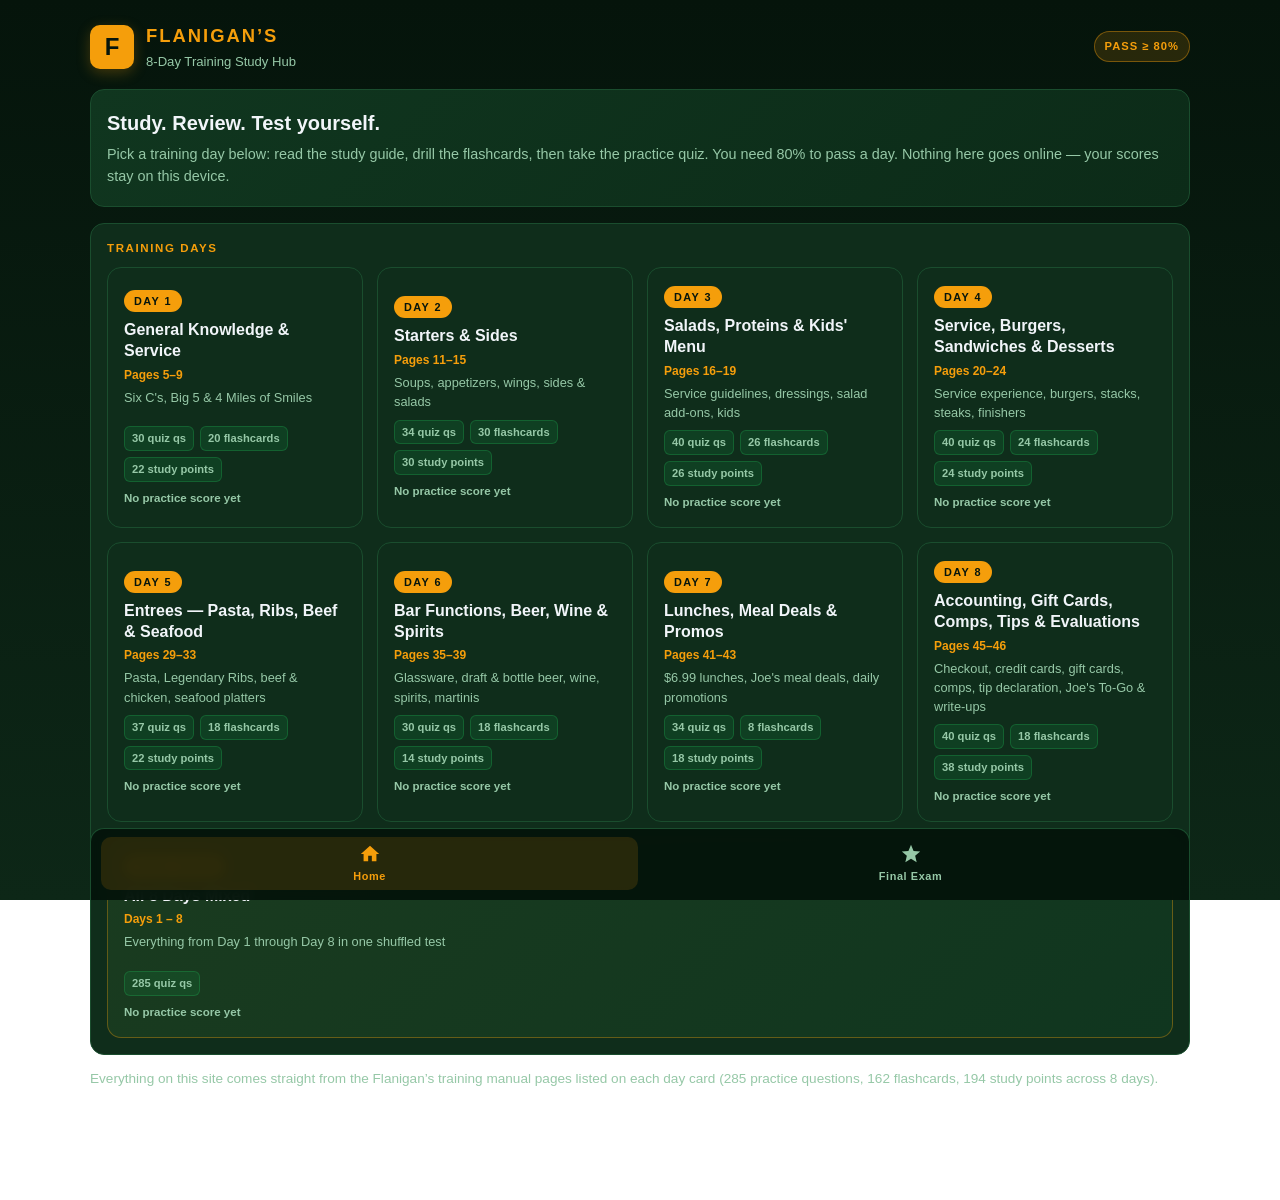
==== commit 14b60f89: "Add Day 8 (manual pages 45-46) and desktop-friendly layout Day 8: 40 quiz qs, 18 flashcards, 38 stud" ====
--- a/Flanigans-Study-Hub-ONE-FILE.html
+++ b/Flanigans-Study-Hub-ONE-FILE.html
@@ -3,12 +3,12 @@
 <head>
 <meta charset="UTF-8">
 <meta name="viewport" content="width=device-width, initial-scale=1.0, maximum-scale=1.0, user-scalable=no">
-<title>Flanigan's Training — 7-Day Study Hub</title>
-<meta name="description" content="Flanigan's server training study guides, flashcards and practice quizzes for Days 1–7. Works offline, no account, no internet needed once loaded.">
+<title>Flanigan's Training — 8-Day Study Hub</title>
+<meta name="description" content="Flanigan's server training study guides, flashcards and practice quizzes for Days 1–8. Works offline, no account, no internet needed once loaded.">
 <link rel="icon" href="data:image/svg+xml,%3Csvg xmlns='http://www.w3.org/2000/svg' viewBox='0 0 32 32'%3E%3Crect width='32' height='32' rx='7' fill='%23f59e0b'/%3E%3Ctext x='16' y='23' font-family='Arial' font-size='19' font-weight='bold' text-anchor='middle' fill='%2306150c'%3EF%3C/text%3E%3C/svg%3E">
 <style>
-/* Flanigan's Training — 7-Day Study Hub
-   One theme for all seven days. Dark green + gold, matches the original day files. */
+/* Flanigan's Training — 8-Day Study Hub
+   One theme for all eight days. Dark green + gold, matches the original day files. */
 
 :root {
   --bg: #07190f;
@@ -354,6 +354,24 @@
   .day-card, .hero { background: #fff; border-color: #bbb; color: #111; }
 }
 
+/* ---------- desktop: wider, more columns, fewer rows (mobile stays exactly as it was) ---------- */
+@media (min-width: 900px) {
+  body { padding: 22px 20px 110px; }
+  main, .top, .bottom-nav { max-width: 960px; }
+  .day-grid { grid-template-columns: repeat(3, 1fr); gap: 14px; }
+  .day-card { padding: 16px; }
+  .flashcard { max-width: 780px; margin: 0 auto; min-height: 280px; }
+  .sheet-group { display: grid; grid-template-columns: 1fr 1fr; gap: 10px 12px; }
+  .sheet-group > h3 { grid-column: 1 / -1; margin-bottom: 2px; }
+  .sheet-item { margin-bottom: 0; height: 100%; }
+  .bottom-nav { border-left: 1px solid var(--card-border); border-right: 1px solid var(--card-border); border-radius: 14px 14px 0 0; }
+}
+
+@media (min-width: 1200px) {
+  main, .top, .bottom-nav { max-width: 1100px; }
+  .day-grid { grid-template-columns: repeat(4, 1fr); }
+}
+
 @media (max-width: 460px) {
   .day-grid { grid-template-columns: 1fr; }
   .day-card .blurb { min-height: 0; }
@@ -369,7 +387,7 @@
     <div class="brand-logo">F</div>
     <div class="brand-text">
       <h1 id="brand-title">FLANIGAN'S</h1>
-      <p id="brand-sub">7-Day Training Study Hub</p>
+      <p id="brand-sub">8-Day Training Study Hub</p>
     </div>
   </div>
   <div class="pass-pill">PASS&nbsp;&ge;&nbsp;80%</div>
@@ -6320,8 +6338,830 @@
 
 </script>
 <script>
-/* Flanigan's Training — 7-Day Study Hub
-   app.js : the engine. Nothing here is day-specific; all content lives in data/day1.js … day7.js
+/* Day 8 — Accounting, Gift Cards, Discounts, Tip Declaration & Evaluations (Pages 45–46)
+   Built from the Day 8 worksheet (manual pages 45–46) and the Flanigan's
+   "Training – Day 8: Final Steps & Evaluation" lesson pages.
+   Edit away: this file is only content, the app lives in app.js. */
+window.FLANIGANS_DAYS = window.FLANIGANS_DAYS || {};
+window.FLANIGANS_DAYS[8] = {
+  day: 8,
+  title: "Accounting, Gift Cards, Comps, Tips & Evaluations",
+  pages: "Pages 45–46",
+  blurb: "Checkout, credit cards, gift cards, comps, tip declaration, Joe's To-Go & write-ups",
+  quiz: [
+    {
+      "cat": "Checkout & Cash (p. 45)",
+      "q": "If a credit card tip is over 50%, what do you do?",
+      "opts": [
+        "Wing it",
+        "Cross your fingers",
+        "Get a manager — the manager must verify the tip and/or initial the correction",
+        "Tell all your coworkers"
+      ],
+      "ans": 2,
+      "exp": "Page 45, Credit Cards #6: a credit card tip over 50% (or one totaled wrong) MUST be verified by your manager, who initials the correction."
+    },
+    {
+      "cat": "Checkout & Cash (p. 45)",
+      "q": "During checkout, \"cash to remit\" refers to:",
+      "opts": [
+        "The tip amount for the night",
+        "The cash you give to the manager — the amount of cash you are responsible for remitting",
+        "The money used for pizza parties",
+        "The extra cash kept for emergencies"
+      ],
+      "ans": 1,
+      "exp": "Page 45, Checkout Procedures #4: \"Cash to remit\" is the amount of cash you are responsible for remitting — it goes to a manager."
+    },
+    {
+      "cat": "Checkout & Cash (p. 45)",
+      "q": "Who is allowed to make the cash drop in the safe?",
+      "opts": [
+        "Any server whose checks are all closed",
+        "The host",
+        "Managers only — servers are not allowed to make their own drop",
+        "Whichever team member is nearest the safe"
+      ],
+      "ans": 2,
+      "exp": "Page 45, Checkout Procedures #7: bring the checkout to a manager to be signed and dropped in the safe. Servers are not allowed to make their own drop. MANAGERS ONLY!"
+    },
+    {
+      "cat": "Checkout & Cash (p. 45)",
+      "q": "You are responsible for all money during your shift until…",
+      "opts": [
+        "You put it in the drop box yourself",
+        "It is put into a manager's hand and signed",
+        "You run the \"Of This Shift\" checkout report",
+        "Your credit card totals match the report"
+      ],
+      "ans": 1,
+      "exp": "Page 45 note: you are responsible for this money (and all money during your shift) until it is put into a manager's hand and signed."
+    },
+    {
+      "cat": "Checkout & Cash (p. 45)",
+      "q": "What is the very first thing to do at checkout?",
+      "opts": [
+        "Count the cash drawer",
+        "Tip out the busser",
+        "Print the deposit slip",
+        "Make sure all checks are closed"
+      ],
+      "ans": 3,
+      "exp": "Page 45, Checkout Procedures #1–2: make sure all checks are closed, then run the checkout report \"Of This Shift.\""
+    },
+    {
+      "cat": "Checkout & Cash (p. 45)",
+      "q": "You must turn in your checkout even if it's a slow shift and you only ran one table.",
+      "opts": ["True", "False"],
+      "ans": 0,
+      "exp": "Page 45: every server turns in their checkout at the end of the shift — no exceptions for slow shifts."
+    },
+    {
+      "cat": "Checkout & Cash (p. 45)",
+      "q": "If your credit card totals do not match the checkout report, you should:",
+      "opts": [
+        "Try five more times for good luck",
+        "STOP and get a manager to correct the credit cards",
+        "Put in cash to make it match",
+        "Shrug and walk away"
+      ],
+      "ans": 1,
+      "exp": "Page 45, Checkout Procedures #3: check all credit cards first and match totals to the checkout report. If they don't match, STOP and get a manager."
+    },
+    {
+      "cat": "Credit Cards (p. 45)",
+      "q": "Which of the following is NOT an acceptable form of payment?",
+      "opts": ["Visa", "Traveler's Checks", "Gift Cards", "Discover"],
+      "ans": 1,
+      "exp": "Page 45: we accept Visa, Mastercard, American Express, Discover and gift cards. Traveler's checks are not accepted — and neither are personal checks."
+    },
+    {
+      "cat": "Credit Cards (p. 45)",
+      "q": "What's the proper way to handle a declined credit card?",
+      "opts": [
+        "Try five more times for good luck",
+        "Tell them to wash dishes",
+        "Run it once more, and if it's declined twice, notify the manager and let them handle it",
+        "Shrug and walk away"
+      ],
+      "ans": 2,
+      "exp": "Page 45, Credit Cards #3: repeat the process once. If DECLINED TWICE, notify the manager and let them handle it from there."
+    },
+    {
+      "cat": "Credit Cards (p. 45)",
+      "q": "A credit card voucher is NOT valid unless it is:",
+      "opts": ["Signed", "Initialed", "Photographed", "Rounded up"],
+      "ans": 0,
+      "exp": "Page 45, Credit Cards #8–10: the guest must sign the voucher; the signature must match the name on the card and the signature on the back of the card."
+    },
+    {
+      "cat": "Credit Cards (p. 45)",
+      "q": "The imprint comes through with NO NAME on the voucher (or you manually key the number). What two procedures must you follow?",
+      "opts": [
+        "Manually imprint the card (legible) AND request photo ID to verify identity and signature",
+        "Refuse the card entirely",
+        "Accept it as long as the numbers match",
+        "Write the card number on the back of the check"
+      ],
+      "ans": 0,
+      "exp": "Page 45, Credit Cards #11: manual imprint + photo ID are both required. ONE infraction in this area may lead to separation of employment!"
+    },
+    {
+      "cat": "Credit Cards (p. 45)",
+      "q": "The signature on the voucher doesn't match the signature on the back of the card. First you:",
+      "opts": [
+        "Take the card back to the manager",
+        "Ask the guest to re-sign and show a driver's license; if they refuse, get a manager",
+        "Charge it anyway — names are names",
+        "Ask for cash instead"
+      ],
+      "ans": 1,
+      "exp": "Page 45, Credit Cards #10: request that the customer re-sign and request a driver's license to verify. If they refuse, get a manager."
+    },
+    {
+      "cat": "Credit Cards (p. 45)",
+      "q": "Can you add a tip to a credit card voucher after the guest leaves if they \"forgot\"?",
+      "opts": [
+        "Yes — just add it when they come back",
+        "No — the voucher is gone once the guest leaves; you can't add a tip after the fact"
+      ],
+      "ans": 1,
+      "exp": "Page 45 worksheet: NO. Tips have to be on the signed voucher — you cannot add a tip after the guest has left. Make sure the guest finalizes the tip before they walk out."
+    },
+    {
+      "cat": "Credit Cards (p. 45)",
+      "q": "Cash advances on credit cards are permitted as long as a manager watches.",
+      "opts": ["True", "False"],
+      "ans": 1,
+      "exp": "Page 45, Credit Cards #7: cash advances on credit cards are NOT permitted — manager or not."
+    },
+    {
+      "cat": "Credit Cards (p. 45)",
+      "q": "Scenario: A guest signs \"Mickey Mouse\" on a $200 AmEx voucher.",
+      "opts": ["Totally fine", "Totally NOT OK"],
+      "ans": 1,
+      "exp": "Page 45, Credit Cards #9: the signature MUST match the name on the card (real refusals have happened, e.g. card \"JOHN SMITH\" signed \"JIM BROWN\"). A \"Mickey Mouse\" signature is not acceptable."
+    },
+    {
+      "cat": "Credit Cards (p. 45)",
+      "q": "Scenario: You high-five a cop in uniform and remind him about the Police Menu.",
+      "opts": ["Totally fine", "Totally NOT OK"],
+      "ans": 0,
+      "exp": "Page 45 worksheet: totally fine — uniformed police get the Police Menu comp, and pointing it out is good service (food only, from the Police Menu)."
+    },
+    {
+      "cat": "Gift Cards (p. 46)",
+      "q": "What denominations do Flanigan's gift cards come in?",
+      "opts": [
+        "$5 to $500, sold at the host stand",
+        "Any denomination from $10.00 to $1000, obtained through your manager",
+        "$25 to $250 only",
+        "$50 increments only"
+      ],
+      "ans": 1,
+      "exp": "Page 46: gift cards accommodate any denomination from $10.00 to $1000, obtained through your manager."
+    },
+    {
+      "cat": "Gift Cards (p. 46)",
+      "q": "Can a gift card be issued for $1,000?",
+      "opts": ["True", "False"],
+      "ans": 0,
+      "exp": "Page 46: yes — gift cards go up to $1,000 (minimum $10). Ask a manager."
+    },
+    {
+      "cat": "Gift Cards (p. 46)",
+      "q": "Flanigan's accepts personal checks under $50.",
+      "opts": ["True", "False"],
+      "ans": 1,
+      "exp": "Page 46: we do NOT accept personal checks at all — any amount."
+    },
+    {
+      "cat": "Gift Cards (p. 46)",
+      "q": "A gift card purchase of $200.00 or more paid by credit card must:",
+      "opts": [
+        "Be rung up by the server with no extra steps",
+        "Involve a manager before the transaction is completed",
+        "Be refused — gift cards can't be paid by card",
+        "Be paid in cash instead"
+      ],
+      "ans": 1,
+      "exp": "Page 46: gift card purchases of $200.00 or more paid with a credit card must involve a manager — it protects us and the guest against card fraud."
+    },
+    {
+      "cat": "Gift Cards (p. 46)",
+      "q": "Scenario: You forget to get a manager for a $300 gift card purchase.",
+      "opts": ["Totally fine", "Totally NOT OK"],
+      "ans": 1,
+      "exp": "Page 46: NOT OK. A $300 gift card purchase is over the $200 threshold — a manager must be involved before completing the transaction."
+    },
+    {
+      "cat": "Gift Cards (p. 46)",
+      "q": "Red flags of a counterfeit credit card at a gift card sale (name missing from the printed slip, slip numbers don't match the card). You:",
+      "opts": [
+        "Finish the sale and hope for the best",
+        "Ask the guest to try a different card",
+        "Summon a manager immediately — the transaction then gets called into the merchant for approval",
+        "Photograph the card and move on"
+      ],
+      "ans": 2,
+      "exp": "Page 46: these are the two most common fraud indications. A manager must be summoned immediately and the transaction called into the merchant for approval."
+    },
+    {
+      "cat": "Comps & Discounts (p. 46)",
+      "q": "Do all comps need to be entered and approved by a manager?",
+      "opts": [
+        "Yes — comps and discounts are handled by the manager only",
+        "No — servers can comp up to $10"
+      ],
+      "ans": 0,
+      "exp": "Page 46, Comps and Discounts #1: all comps and discounts are handled by the manager only."
+    },
+    {
+      "cat": "Comps & Discounts (p. 46)",
+      "q": "What is FOODCOMP-SHIFT 50% used for?",
+      "opts": [
+        "50% off any entree for guests",
+        "Employee shift meals from the Employee Menu, eaten on the premises before or after your shift",
+        "50% off for employees on their day off",
+        "Happy hour food discounts"
+      ],
+      "ans": 1,
+      "exp": "Page 46 chart: FOODCOMP-SHIFT 50% = employee shift meals from the Employee Menu. Employee meals are to be eaten on the premises before or after your shift."
+    },
+    {
+      "cat": "Comps & Discounts (p. 46)",
+      "q": "The Police discount (FOODCOMP-POLICE) requires:",
+      "opts": [
+        "20% off anything on the regular menu",
+        "Plainclothes officers only",
+        "Uniformed police, ordering from the Police Menu, food only",
+        "A police badge number on the credit card slip"
+      ],
+      "ans": 2,
+      "exp": "Page 46: uniformed police meals must be ordered from the Police Menu — regular menu items are not discounted — and the discount applies to food only."
+    },
+    {
+      "cat": "Comps & Discounts (p. 46)",
+      "q": "The 10% off-duty employee discount (FOODCOMP-EMP/OFF-DUTY) requires the employee to:",
+      "opts": [
+        "Present a recent pay stub and be seated with the party",
+        "Bring a manager's permission slip",
+        "Wear the uniform",
+        "Pay with a Flanigan's gift card"
+      ],
+      "ans": 0,
+      "exp": "Page 46: 10% off the entire check when eating at Flanigan's off duty — employee must present a recent pay stub and be seated with the party."
+    },
+    {
+      "cat": "Comps & Discounts (p. 46)",
+      "q": "Scenario: You give your buddy an employee discount when they show up in flip flops (you're not even there).",
+      "opts": ["Totally fine", "Totally NOT OK"],
+      "ans": 1,
+      "exp": "Page 46: NOT OK. The off-duty discount belongs to the employee — they must be seated with the party and present a recent pay stub. Discounts to \"buddies\" are not how comps work; managers handle comps anyway."
+    },
+    {
+      "cat": "Comps & Discounts (p. 46)",
+      "q": "PROMO-LIQUOR/BAR 100% on the comp chart means:",
+      "opts": [
+        "The bar is comped to servers",
+        "Any alcoholic beverage that is comped",
+        "Liquor samples for guests",
+        "All alcoholic beverages are 100% taxable"
+      ],
+      "ans": 1,
+      "exp": "Page 46 chart: PROMO-LIQUOR/BAR 100% = any alcoholic beverage that is comped. (PROMO-N/A BEV 100% is the same for non-alcoholic beverages.)"
+    },
+    {
+      "cat": "Tip Declaration (p. 45)",
+      "q": "Fill-in: Falsifying tip income is ______.",
+      "opts": ["Illegal", "Just bad practice", "Only illegal above $1,000", "The manager's problem"],
+      "ans": 0,
+      "exp": "Page 45, Tip Declaration: falsifying tip income is ILLEGAL."
+    },
+    {
+      "cat": "Tip Declaration (p. 45)",
+      "q": "If an IRS audit finds you underreported tips, penalties and interest can be as much as ____ of the assessed tax for EACH year audited.",
+      "opts": ["10%", "25%", "50%", "No penalties apply"],
+      "ans": 2,
+      "exp": "Page 45: additional taxes PLUS penalties and interest up to 50% of the assessed tax for each year audited — and the IRS can go back as many as six years in some cases."
+    },
+    {
+      "cat": "Tip Declaration (p. 45)",
+      "q": "How far back can the IRS audit your tip income in some cases?",
+      "opts": ["One year", "Two years", "Four years", "As many as six years"],
+      "ans": 3,
+      "exp": "Page 45: the IRS has the right to go back and audit as many as six years in some cases."
+    },
+    {
+      "cat": "Tip Declaration (p. 45)",
+      "q": "Is it okay to round your tip declaration down to the nearest dollar?",
+      "opts": [
+        "Yes — the IRS doesn't care about change",
+        "No — 100% of tips are taxable and you must report ALL tips received"
+      ],
+      "ans": 1,
+      "exp": "Page 45: NO. The law requires each tipped employee to report ALL tips — cash tips, charge card tips and tips from other employees (minus what you tip out)."
+    },
+    {
+      "cat": "Tip Declaration (p. 45)",
+      "q": "The \"8% myth\" means:",
+      "opts": [
+        "8% of your tips are tax free",
+        "8% is only a reporting threshold for employers — the law requires 100% of tips to be reported as taxable income",
+        "8% is what you must tip out",
+        "8% is the credit card processing fee"
+      ],
+      "ans": 1,
+      "exp": "Page 45: the 8%-of-sales figure Flanigan's shows is a reference computed from IRS guidelines. All tips must be reported after each shift — 100% of tips are taxable."
+    },
+    {
+      "cat": "Tip Declaration (p. 45)",
+      "q": "Besides reporting tips to Flanigan's each shift, the law requires each tipped employee to keep:",
+      "opts": [
+        "A daily \"tip diary\" or other written evidence of tip income",
+        "Nothing extra",
+        "A receipt of every guest check",
+        "A text message log of tips"
+      ],
+      "ans": 0,
+      "exp": "Page 45, Record Keeping #3: keep a daily tip diary or other written evidence to prove tip income — in addition to the daily reporting to Flanigan's."
+    },
+    {
+      "cat": "Tip Declaration (p. 45)",
+      "q": "At Flanigan's, servers must report all tips:",
+      "opts": [
+        "Once a month at payroll time",
+        "At the end of their shift when they are out",
+        "Only if they exceeded the 8% reference",
+        "Directly to the IRS every week"
+      ],
+      "ans": 1,
+      "exp": "Page 45: the IRS requires you to report tips to your employer — at Flanigan's, report ALL tips at the end of your shift when you are out."
+    },
+    {
+      "cat": "Joe's To-Go & Evaluations (Day 8 lesson)",
+      "q": "When is the 10% Joe's To-Go charge NOT applied?",
+      "opts": [
+        "On Taco Tuesday",
+        "When the guest is dining in and also placing a to-go order",
+        "When they tip 20%",
+        "When the order is under $20"
+      ],
+      "ans": 1,
+      "exp": "Joe's To-Go Big 5, step 5: if the guest is dining in and also placing a to-go order, do NOT apply the 10% to-go charge."
+    },
+    {
+      "cat": "Joe's To-Go & Evaluations (Day 8 lesson)",
+      "q": "If a to-go order is not picked up within 15 minutes, you:",
+      "opts": [
+        "Throw it out",
+        "Re-fire the order",
+        "Call the number on file",
+        "Hold it at the host stand for an hour"
+      ],
+      "ans": 2,
+      "exp": "Joe's To-Go Big 5, step 3: always start a tab with the guest's name and phone number — if the order is not picked up within 15 minutes, call the number on file."
+    },
+    {
+      "cat": "Joe's To-Go & Evaluations (Day 8 lesson)",
+      "q": "For a to-go order paid by credit card, the card must belong to the person picking up the order.",
+      "opts": ["True", "False"],
+      "ans": 0,
+      "exp": "Joe's To-Go Big 5, step 3: \"The card used for payment must belong to the person picking up the order.\""
+    },
+    {
+      "cat": "Joe's To-Go & Evaluations (Day 8 lesson)",
+      "q": "Is a written evaluation always a bad thing?",
+      "opts": [
+        "Yes — it's always a write-up",
+        "No — it can be a positive write-up recognizing outstanding performance, or a negative one correcting behavior"
+      ],
+      "ans": 1,
+      "exp": "Day 8 lesson: the Written Evaluation form serves two purposes — to recognize and reinforce positive behavior, and to address unacceptable behavior."
+    },
+    {
+      "cat": "Joe's To-Go & Evaluations (Day 8 lesson)",
+      "q": "After a written evaluation is completed, what happens to the paperwork?",
+      "opts": [
+        "It is shredded after reading",
+        "It stays in the server's apron",
+        "It is reviewed in person and signed by employee and manager; a copy is filed on-site and the original is emailed to the main office",
+        "Only the manager keeps a copy"
+      ],
+      "ans": 2,
+      "exp": "Day 8 lesson: all evaluations are reviewed in person with the employee and signed by both. A copy is filed on-site in the employee's record; the original goes to the main office."
+    }
+  ],
+  cards: [
+    {
+      "cat": "Checkout (p. 45)",
+      "title": "Checkout Procedure — Step by Step",
+      "body": "<ol><li>Make sure <strong>all checks are closed</strong>.</li><li>Run the checkout report <strong>\"Of This Shift\"</strong>.</li><li>Check <strong>all credit cards first</strong> and match totals to the report — if they don't match, <strong>STOP and get a manager</strong>.</li><li>Know your <strong>\"cash to remit\"</strong> amount.</li><li>Drop done <strong>neatly and orderly, all monies facing the same direction</strong>.</li><li>Bring the checkout to a <strong>manager</strong> to be signed and dropped in the safe.</li></ol>"
+    },
+    {
+      "cat": "Checkout (p. 45)",
+      "title": "Cash to Remit & Who Drops",
+      "body": "<p><strong>\"Cash to remit\"</strong> = the cash you are responsible for remitting (handed to the manager).</p><p><strong>Managers only</strong> make the drop in the safe — servers never make their own drop.</p><p style=\"color:var(--danger); font-weight:700;\">You are responsible for ALL money during your shift until it is in a manager's hand and signed.</p>"
+    },
+    {
+      "cat": "Credit Cards (p. 45)",
+      "title": "Declined Card — The Ladder",
+      "body": "<p>1st decline: <strong>run it one more time</strong>.</p><p>2nd decline: <strong>STOP — notify the manager</strong> and let them handle it from there.</p><p>Never try five more times, never offer to wash dishes, never shrug it off.</p>"
+    },
+    {
+      "cat": "Credit Cards (p. 45)",
+      "title": "Tips Over 50% & Voucher Basics",
+      "body": "<p>Credit card tip <strong>over 50%</strong> (or totaled wrong): <strong>manager must verify and/or initial the correction</strong>.</p><p>Treat vouchers <strong>like cash</strong>. A voucher is <strong>not valid unless signed</strong>. <strong>Cash advances are not permitted.</strong></p>"
+    },
+    {
+      "cat": "Credit Cards (p. 45)",
+      "title": "No Name on Voucher / Manual Key-In",
+      "body": "<p>Two procedures are <strong>BOTH</strong> required:</p><ul><li><strong>Manual imprint</strong> of the card (make sure it's legible)</li><li><strong>Photo I.D.</strong> (driver's license etc.) to verify identity AND signature</li></ul><p style=\"color:var(--danger); font-weight:700;\">ONE infraction in this area may lead to separation of employment!</p>"
+    },
+    {
+      "cat": "Credit Cards (p. 45)",
+      "title": "Accepted & Not Accepted Payments",
+      "body": "<p><strong>Accepted:</strong> Visa, Mastercard, American Express, Discover, gift cards.</p><p><strong>NOT accepted:</strong> Traveler's checks, personal checks (any amount), cash advances on cards.</p><p>Signature on the voucher must match the name on the card AND the signature on the back of the card — mismatch: request re-sign + driver's license; if refused, get a manager.</p>"
+    },
+    {
+      "cat": "Gift Cards (p. 46)",
+      "title": "Gift Card Denominations & the $200 Rule",
+      "body": "<p>Any denomination from <strong>$10.00 to $1,000</strong>, obtained through your <strong>manager</strong>.</p><p><strong>Gift card purchases of $200.00 or more paid by credit card MUST involve a manager</strong> before completing the transaction.</p>"
+    },
+    {
+      "cat": "Gift Cards (p. 46)",
+      "title": "Gift Card / Card Fraud Red Flags",
+      "body": "<p>Two most common fraud indications:</p><ul><li>The cardholder's <strong>name does not appear</strong> on the printed slip</li><li>The <strong>numbers on the slip don't match</strong> the card</li></ul><p style=\"color:var(--danger); font-weight:700;\">Summon a manager IMMEDIATELY — the transaction is called into the merchant for approval.</p>"
+    },
+    {
+      "cat": "Comps (p. 46)",
+      "title": "Comps Rule #1 + the Four You Use Most",
+      "body": "<p><strong>All comps and discounts are handled by the MANAGER ONLY.</strong></p><p>Most frequent:</p><ul><li><strong>Food Comp Birthday</strong> — 10% off entire check with proper ID; license number written on bottom of check</li><li><strong>Food Comp Police</strong> — uniformed, Police Menu, food only</li><li><strong>Food Comp Shift</strong> — 50%, Employee Menu, on premises before/after shift</li><li><strong>Food Comp Employee Off Duty</strong> — 10%, recent pay stub</li></ul>"
+    },
+    {
+      "cat": "Comp Chart (p. 46)",
+      "title": "Comp Chart — Food Codes",
+      "body": "<ul><li><strong>FOODCOMP-MANAGER 100%</strong> — manager meals</li><li><strong>FOODCOMP-BIRTHDAY 10%</strong> — birthday promo meals</li><li><strong>FOODCOMP-POLICE 20%</strong> — uniformed police meals</li><li><strong>FOODCOMP-LUNCHCLUB 100%</strong> — complimentary 11th lunch with a filled lunch club card</li><li><strong>FOODCOMP-GOODWILL 100%</strong> — empathy for a mistake, guest satisfaction, appreciation, loyalty</li><li><strong>FOODCOMP-CORP 100%</strong> — corporate officers & supervisors</li><li><strong>FOODCOMP-COOKS 100%</strong> — cook shift meals, employee menu</li><li><strong>FOODCOMP-SHIFT 50%</strong> — employee shift meals</li><li><strong>FOODCOMP-EMP/OFF-DUTY 10%</strong> — employee off-duty meals</li></ul>"
+    },
+    {
+      "cat": "Comp Chart (p. 46)",
+      "title": "Comp Chart — Promo Codes",
+      "body": "<ul><li><strong>PROMO-LIQUOR/BAR 100%</strong> — any alcoholic beverage that is comped</li><li><strong>PROMO-TSHIRT/HAT 100%</strong> — T-shirt / hat / all retail giveaways</li><li><strong>PROMO-N/A BEV 100%</strong> — any non-alcoholic beverage that is comped</li></ul>"
+    },
+    {
+      "cat": "Employee Discounts (p. 46)",
+      "title": "Employee Meal & Off-Duty Rules",
+      "body": "<p><strong>Shift meals (50%):</strong> Employee Menu, eaten <strong>on the premises before or after your shift</strong>.</p><p><strong>Off-duty (10%):</strong> off the entire check — employee must present a <strong>recent pay stub</strong> and be <strong>seated with the party</strong>. No handing discounts to buddies.</p>"
+    },
+    {
+      "cat": "Tip Declaration (p. 45)",
+      "title": "The Law on Tips — Three Requirements",
+      "body": "<ol><li><strong>100% of tips are taxable</strong> — report ALL tips (cash, charge card, from other employees, minus tip-outs).</li><li><strong>Report tips to your employer</strong> — at Flanigan's, every shift when you are out.</li><li><strong>Keep a daily tip diary</strong> or other written evidence, in addition to daily reporting.</li></ol>"
+    },
+    {
+      "cat": "Tip Declaration (p. 45)",
+      "title": "The 8% Myth",
+      "body": "<p>8% is NOT \"tax-free\" — it's just a threshold where employers must report extra info to the IRS. Flanigan's posts an approximate percentage-of-sales figure as a <strong>reference only</strong>.</p><p><strong>ALL tips must be reported after each shift.</strong> Flanigan's has a Tip Reporting Alternative Commitment (TRAC) with the IRS and monitors tips regularly.</p>"
+    },
+    {
+      "cat": "Tip Declaration (p. 45)",
+      "title": "THE AUDIT!!!",
+      "body": "<p>Falsifying tip income is <strong>ILLEGAL</strong>.</p><p>If the IRS finds underreporting: extra taxes + penalties and interest up to <strong>50% of the assessed tax for each year audited</strong> — and the IRS can go back up to <strong>six years</strong> in some cases.</p>"
+    },
+    {
+      "cat": "Joe's To-Go (Day 8 lesson)",
+      "title": "Joe's To-Go — Big 5",
+      "body": "<ol><li><strong>Legendary greeting & guest info</strong> — Smile Talk, start a tab, name + phone, confirm location, give full address</li><li><strong>Order accuracy & suggestive selling</strong> — specific questions, apps/dessert/drinks, free coleslaw where applicable</li><li><strong>Confirm, verify & communicate</strong> — repeat order, verify total incl. 10% to-go charge, est. ready time</li><li><strong>Presentation & in-person pick-up</strong> — Smile Talk, item-by-item, condiments, inspect before leaving</li><li><strong>Friendly farewell & follow-through</strong> — Smile Talk goodbye</li></ol>"
+    },
+    {
+      "cat": "Joe's To-Go (Day 8 lesson)",
+      "title": "To-Go Money & Pickup Rules",
+      "body": "<ul><li><strong>10% to-go charge</strong> — NOT applied when the guest is dining in and also ordering to-go</li><li>Credit card must belong to the <strong>person picking up</strong> the order</li><li>Not picked up within <strong>15 minutes</strong>? Call the number on file</li><li>Guest inspects the order before leaving — <strong>no refunds once the order leaves the premises</strong></li></ul>"
+    },
+    {
+      "cat": "Evaluations (Day 8 lesson)",
+      "title": "Written Evaluations — Not Always Bad",
+      "body": "<p>The Written Evaluation form has <strong>two purposes</strong>: recognize positive behavior (a \"positive write-up\") and correct unacceptable behavior (a \"negative write-up\").</p><p>Reviewed <strong>in person</strong> with the employee, <strong>signed by both</strong> employee and manager. A copy is filed on-site in the employee's record; the original is emailed to the main office.</p>"
+    }
+  ],
+  sheet: [
+    {
+      "group": "Page 45: Checkout & Cash Handling",
+      "items": [
+        {
+          "name": "Checkout Procedure (Steps 1–3)",
+          "tag": "Checkout",
+          "spec": "All Checks Closed → \"Of This Shift\" Report → Cards First",
+          "desc": "Make sure all checks are closed. Run the checkout report \"Of This Shift\". Check all credit cards FIRST and match totals to the report — if totals don't match, STOP and get a manager to correct the credit cards.",
+          "extra": []
+        },
+        {
+          "name": "Cash to Remit",
+          "tag": "Checkout",
+          "spec": "Your Responsible Cash Amount",
+          "desc": "\"Cash to remit\" is the amount of cash you are responsible for remitting. Your drop should be done in a neat and orderly fashion, with all monies facing the same direction.",
+          "extra": []
+        },
+        {
+          "name": "Drops Are Managers Only",
+          "tag": "Checkout",
+          "spec": "MANAGERS ONLY!",
+          "desc": "Bring the checkout to a manager to be signed and dropped in the safe. Servers are not allowed to make their own drop.",
+          "extra": [
+            "You are responsible for this money (and all money during your shift) until it is put into a manager's hand and signed.",
+            "You must turn in your checkout even on a slow shift where you ran one table."
+          ]
+        }
+      ]
+    },
+    {
+      "group": "Page 45: Credit Card Rules",
+      "items": [
+        {
+          "name": "Accepted Cards & Payments",
+          "tag": "Credit Cards",
+          "spec": "Visa, MC, Amex, Discover, Gift Cards",
+          "desc": "Acceptable credit cards: Visa, Mastercard, American Express and Discover, plus Flanigan's gift cards. Traveler's checks are NOT accepted. Personal checks are NOT accepted (any amount). Cash advances on credit cards are not permitted.",
+          "extra": []
+        },
+        {
+          "name": "Signature Verification",
+          "tag": "Credit Cards",
+          "spec": "Voucher Signature = Card Name = Back-of-Card Signature",
+          "desc": "Check the signature on the back of the card against the voucher signature. A voucher is not valid unless signed, and the signature MUST match the name on the card. Real refusals have happened (card \"JOHN SMITH\" signed \"JIM BROWN\"). Mismatch: request re-sign plus a driver's license; if they refuse, get a manager.",
+          "extra": []
+        },
+        {
+          "name": "Declined Cards",
+          "tag": "Credit Cards",
+          "spec": "Repeat Once, Then Manager",
+          "desc": "If a credit card is declined, repeat the process once. If DECLINED TWICE, notify the manager and let them handle it from there.",
+          "extra": []
+        },
+        {
+          "name": "Credit Card Tips Over 50%",
+          "tag": "Credit Cards",
+          "spec": "Manager Verify + Initial Required",
+          "desc": "If a credit card tip is over 50% or totaled wrong, you MUST get your manager to verify the tip and/or initial the correction.",
+          "extra": [
+            "Worksheet answer: can you add a tip to a voucher after the guest leaves if they \"forgot\"? NO."
+          ]
+        },
+        {
+          "name": "No Name on Voucher / Manual Key-In",
+          "tag": "Credit Cards",
+          "spec": "Manual Imprint + Photo I.D. — Both",
+          "desc": "When the computer imprint shows NO NAME on the voucher, or you manually key the card number, two procedures must be followed: (1) manually imprint the card with a legible imprint, and (2) request a photo I.D. to verify both identity and signature.",
+          "extra": [
+            "ONE infraction in this area may lead to separation of employment!"
+          ]
+        },
+        {
+          "name": "Vouchers Are Like Cash",
+          "tag": "Credit Cards",
+          "spec": "Handle With Care",
+          "desc": "Treat all credit card vouchers like cash. Check the card number and guest's name against the number and name printed on the voucher.",
+          "extra": []
+        }
+      ]
+    },
+    {
+      "group": "Page 46: Gift Cards & Card Fraud",
+      "items": [
+        {
+          "name": "Gift Card Denominations",
+          "tag": "Gift Cards",
+          "spec": "$10.00 – $1,000 via Manager",
+          "desc": "Flanigan's gift cards accommodate any denomination from $10.00 to $1000. They are obtained through your manager. A $1,000 gift card CAN be issued.",
+          "extra": []
+        },
+        {
+          "name": "The $200 Manager Rule",
+          "tag": "Gift Cards",
+          "spec": "$200+ on Credit Card → Manager",
+          "desc": "Gift card purchases of $200.00 or more paid using a credit card must involve a manager before completing the transaction. Scenario: skipping the manager on a $300 gift card purchase is TOTALLY NOT OK.",
+          "extra": []
+        },
+        {
+          "name": "Counterfeit Card Red Flags",
+          "tag": "Fraud",
+          "spec": "Missing Name / Mismatched Numbers",
+          "desc": "Most common fraud indications: (1) the cardholder's name does not appear on the printed slip, and (2) the numbers on the slip don't match the credit card. A manager must be summoned immediately and the transaction called into the merchant for approval.",
+          "extra": []
+        }
+      ]
+    },
+    {
+      "group": "Page 46: Comps & Discounts (Full Chart)",
+      "items": [
+        {
+          "name": "Comps Rule #1",
+          "tag": "Comps",
+          "spec": "Manager Only — Always",
+          "desc": "All comps and discounts are handled by the manager only, and must be entered and approved by a manager. Servers never comp or discount on their own.",
+          "extra": []
+        },
+        {
+          "name": "FOODCOMP-MANAGER 100%",
+          "tag": "Comp Chart",
+          "spec": "100%",
+          "desc": "Manager meals.",
+          "extra": []
+        },
+        {
+          "name": "PROMO-LIQUOR/BAR 100%",
+          "tag": "Comp Chart",
+          "spec": "100%",
+          "desc": "Any alcoholic beverage that is comped.",
+          "extra": []
+        },
+        {
+          "name": "FOODCOMP-BIRTHDAY 10%",
+          "tag": "Comp Chart",
+          "spec": "10% off Entire Check",
+          "desc": "Birthday promo meals — requires proper ID, and the license number needs to be written on the bottom of the guest check.",
+          "extra": []
+        },
+        {
+          "name": "FOODCOMP-POLICE 20%",
+          "tag": "Comp Chart",
+          "spec": "Uniformed Officers / Food Only",
+          "desc": "Uniformed police meals are only to be ordered from the Police Menu. Items ordered off the regular menu are NOT discounted. Applies to food only.",
+          "extra": []
+        },
+        {
+          "name": "FOODCOMP-LUNCHCLUB 100%",
+          "tag": "Comp Chart",
+          "spec": "11th Lunch Free",
+          "desc": "Complimentary 11th lunch with a filled lunch club card.",
+          "extra": []
+        },
+        {
+          "name": "FOODCOMP-GOODWILL 100%",
+          "tag": "Comp Chart",
+          "spec": "Guest Recovery",
+          "desc": "Used in various situations to show empathy for a mistake, enhance guest satisfaction, express appreciation, encourage loyalty, etc.",
+          "extra": []
+        },
+        {
+          "name": "FOODCOMP-CORP 100%",
+          "tag": "Comp Chart",
+          "spec": "Corporate",
+          "desc": "Corporate officers and supervisors.",
+          "extra": []
+        },
+        {
+          "name": "FOODCOMP-COOKS 100%",
+          "tag": "Comp Chart",
+          "spec": "Kitchen Crew",
+          "desc": "Cook shift meals — employee menu.",
+          "extra": []
+        },
+        {
+          "name": "FOODCOMP-SHIFT 50%",
+          "tag": "Comp Chart",
+          "spec": "Employee Menu / On Premises",
+          "desc": "Employee shift meals from the Employee menu. Employee meals are to be eaten on the premises before or after your shift.",
+          "extra": []
+        },
+        {
+          "name": "FOODCOMP-EMP/OFF-DUTY 10%",
+          "tag": "Comp Chart",
+          "spec": "10% / Pay Stub Required",
+          "desc": "Employee off-duty meals: 10% off the entire check when eating at Flanigan's off duty. The employee must present a recent pay stub and be seated with the party.",
+          "extra": [
+            "Scenario: giving your buddy an employee discount when they show up without you is TOTALLY NOT OK."
+          ]
+        },
+        {
+          "name": "PROMO-TSHIRT/HAT 100%",
+          "tag": "Comp Chart",
+          "spec": "Retail Giveaways",
+          "desc": "T-shirt / hat / all retail giveaways.",
+          "extra": []
+        },
+        {
+          "name": "PROMO-N/A BEV 100%",
+          "tag": "Comp Chart",
+          "spec": "Non-Alcoholic",
+          "desc": "Any non-alcoholic beverage that is comped.",
+          "extra": []
+        }
+      ]
+    },
+    {
+      "group": "Page 45: Tip Declaration & the IRS",
+      "items": [
+        {
+          "name": "The Law on Tips",
+          "tag": "Tip Declaration",
+          "spec": "100% Taxable",
+          "desc": "Every tipped employee must report ALL tips received as income — cash tips, charge card tips, and tips from other employees, minus what you tip out. Falsifying tip income is ILLEGAL.",
+          "extra": []
+        },
+        {
+          "name": "Report to Your Employer",
+          "tag": "Tip Declaration",
+          "spec": "Every Shift, On the Way Out",
+          "desc": "The IRS requires you to report tips to your employer. At Flanigan's, each server MUST report all tips at the end of their shift when they are out. Do NOT round your tip declaration down — report exact amounts.",
+          "extra": []
+        },
+        {
+          "name": "Tip Diary / Written Evidence",
+          "tag": "Tip Declaration",
+          "spec": "Daily Records Required",
+          "desc": "Keep a daily \"tip diary\" or other written evidence to prove your tip income. These records are in addition to the daily reporting of tips to Flanigan's.",
+          "extra": []
+        },
+        {
+          "name": "The 8% Myth",
+          "tag": "Tip Declaration",
+          "spec": "Reference Only",
+          "desc": "The 8% figure is a widespread misconception — it's only a threshold below which employers must report certain additional information to the IRS. Flanigan's posts an approximate percentage-of-sales figure as a reference; ALL tips are required to be reported after each shift. Flanigan's is in a Tip Reporting Alternative Commitment (TRAC) agreement with the IRS.",
+          "extra": []
+        },
+        {
+          "name": "THE AUDIT!!!",
+          "tag": "IRS",
+          "spec": "Up to 50% Penalties / 6-Year Lookback",
+          "desc": "If an IRS audit finds underreported tips, you pay additional taxes PLUS penalties and interest that could be as much as 50% of the assessed tax for each year audited. The IRS can go back as many as six years in some cases.",
+          "extra": []
+        }
+      ]
+    },
+    {
+      "group": "Day 8 Lesson: Joe's To-Go Big 5",
+      "items": [
+        {
+          "name": "1. Legendary Greeting & Guest Info",
+          "tag": "To-Go Big 5",
+          "spec": "Smile Talk + Tab",
+          "desc": "\"Thank you for calling Flanigan's, home of the legendary baby back ribs. My name is ____.\" Always start a tab in the POS; enter guest name and phone; confirm which Flanigan's they reached; provide the unit's full address including city.",
+          "extra": []
+        },
+        {
+          "name": "2. Order Accuracy & Suggestive Selling",
+          "tag": "To-Go Big 5",
+          "spec": "Ask. Offer. Estimate.",
+          "desc": "Ask specific questions about every item (temp, sides, dressings). Offer complimentary coleslaw when applicable. Offer appetizers, dessert and drinks. Give an estimated ready time and confirm the order.",
+          "extra": []
+        },
+        {
+          "name": "3. Confirm, Verify & Communicate",
+          "tag": "To-Go Big 5",
+          "spec": "Repeat + Total + 10%",
+          "desc": "Repeat the order back for accuracy. Verify the total including the 10% to-go charge. For credit cards: \"The card used for payment must belong to the person picking up the order.\" If the order is not picked up within 15 minutes, call the number on file.",
+          "extra": []
+        },
+        {
+          "name": "4. Presentation & In-Person Pick-Up",
+          "tag": "To-Go Big 5",
+          "spec": "Item-by-Item Check",
+          "desc": "Smile Talk at pick-up. Go over the order item-by-item with the guest. Confirm condiments, plasticware and napkins. Remind the guest to inspect the order before leaving — no refunds once the order leaves the premises.",
+          "extra": []
+        },
+        {
+          "name": "5. Friendly Farewell & Follow-Through",
+          "tag": "To-Go Big 5",
+          "spec": "Smile Talk Goodbye",
+          "desc": "\"Thanks again! Have a great night and come back soon!\" If the guest is dining in and also placing a to-go order, do NOT apply the 10% to-go charge.",
+          "extra": []
+        }
+      ]
+    },
+    {
+      "group": "Day 8 Lesson: Evaluations & Final Assessment",
+      "items": [
+        {
+          "name": "Written Evaluation Form",
+          "tag": "Evaluations",
+          "spec": "Positive OR Negative",
+          "desc": "The Written Evaluation serves two purposes: recognize and reinforce positive behavior (a \"positive write-up\") and address unacceptable behavior (a \"negative write-up\"). A written evaluation is NOT always a bad thing.",
+          "extra": []
+        },
+        {
+          "name": "Evaluation Paperwork",
+          "tag": "Evaluations",
+          "spec": "In Person + Both Sign",
+          "desc": "All evaluations are reviewed in person with the employee and signed by both the employee and the manager. A copy is filed on-site in the employee's record; the original is emailed to the main office.",
+          "extra": []
+        },
+        {
+          "name": "Day 8 Floor Goals",
+          "tag": "Day 8 Focus",
+          "spec": "Full Section + Big Party",
+          "desc": "Run your full section effectively, manage a large party successfully, and handle a double-seated scenario. Final assessment: a manager roleplay simulating a full-service table from start to finish, with leadership observing and giving feedback.",
+          "extra": []
+        }
+      ]
+    }
+  ]
+};
+
+</script>
+<script>
+/* Flanigan's Training — 8-Day Study Hub
+   app.js : the engine. Nothing here is day-specific; all content lives in data/day1.js … day8.js
    Nothing is uploaded anywhere: scores are saved on this device only. */
 (function () {
   'use strict';
@@ -6378,7 +7218,7 @@
     return { quiz: (d.quiz || []).length, cards: (d.cards || []).length, study: study };
   }
   function labelOf(id) {
-    if (id === 'exam') return { num: 'FINAL', title: 'Final Practice Exam', pages: 'All 7 days mixed', blurb: 'Everything from Day 1 through Day 7 in one shuffled test' };
+    if (id === 'exam') return { num: 'FINAL', title: 'Final Practice Exam', pages: 'All 8 days mixed', blurb: 'Everything from Day 1 through Day 8 in one shuffled test' };
     return DAYS[id];
   }
   function bankFor(id) {
@@ -6422,7 +7262,7 @@
     var lab = labelOf(route.id);
     brandTitle.textContent = 'FLANIGAN’S';
     if (lab) brandSub.textContent = (route.id === 'exam' ? '' : 'Day ' + route.id + ' — ') + lab.title;
-    else brandSub.textContent = '7-Day Training Study Hub';
+    else brandSub.textContent = '8-Day Training Study Hub';
 
     var tabs = route.id
       ? [['Home', I.home, null], ['Quiz', I.quiz, 'quiz'], ['Cards', I.cards, 'cards'], ['Guide', I.guide, 'guide']]
@@ -6482,8 +7322,8 @@
           cardsHtml +
           '<button class="day-card exam-card" data-open="exam">' +
             '<span class="day-num">FINAL EXAM</span>' +
-            '<h3>All 7 Days Mixed</h3>' +
-            '<div class="pages">Days 1 – 7</div>' +
+            '<h3>All 8 Days Mixed</h3>' +
+            '<div class="pages">Days 1 – 8</div>' +
             '<div class="blurb">' + esc(labelOf('exam').blurb) + '</div>' +
             '<div class="counts"><span class="count-chip">' + totalQ + ' quiz qs</span></div>' +
             '<div class="best' + (examBest === null ? ' no' : '') + '">' +
@@ -6493,7 +7333,7 @@
         '</div>' +
       '</div>' +
       '<p class="hint">Everything on this site comes straight from the Flanigan’s training manual pages listed on each day card (' +
-        totalQ + ' practice questions, ' + totalC + ' flashcards, ' + totalS + ' study points across 7 days).</p>';
+        totalQ + ' practice questions, ' + totalC + ' flashcards, ' + totalS + ' study points across ' + DAY_NUMS.length + ' days).</p>';
 
     Array.prototype.forEach.call(view.querySelectorAll('[data-open]'), function (el) {
       el.addEventListener('click', function () {
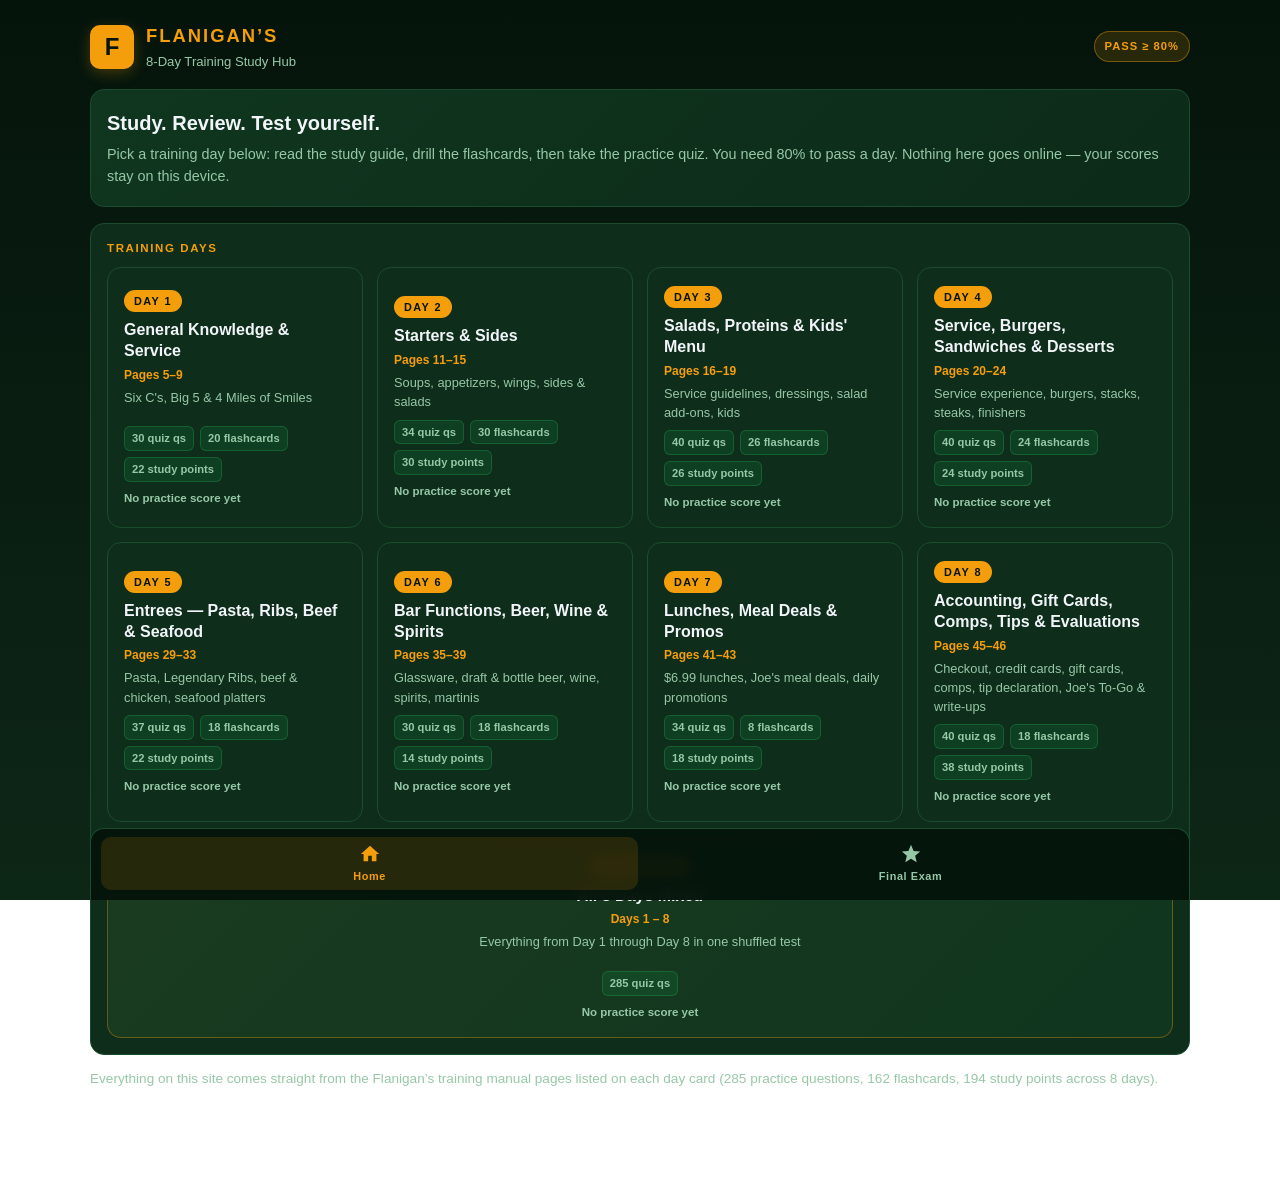
==== commit 6c423f62: "Center the Final Exam card text on the home screen The exam card spans the whole grid row, so its le" ====
--- a/Flanigans-Study-Hub-ONE-FILE.html
+++ b/Flanigans-Study-Hub-ONE-FILE.html
@@ -154,7 +154,9 @@
   grid-column: 1 / -1;
   background: linear-gradient(135deg, #1a3b1f 0%, #10361f 100%);
   border-color: rgba(245, 158, 11, 0.35);
+  text-align: center;
 }
+.exam-card .counts { justify-content: center; }
 
 /* ---------- day header strip ---------- */
 .day-strip {
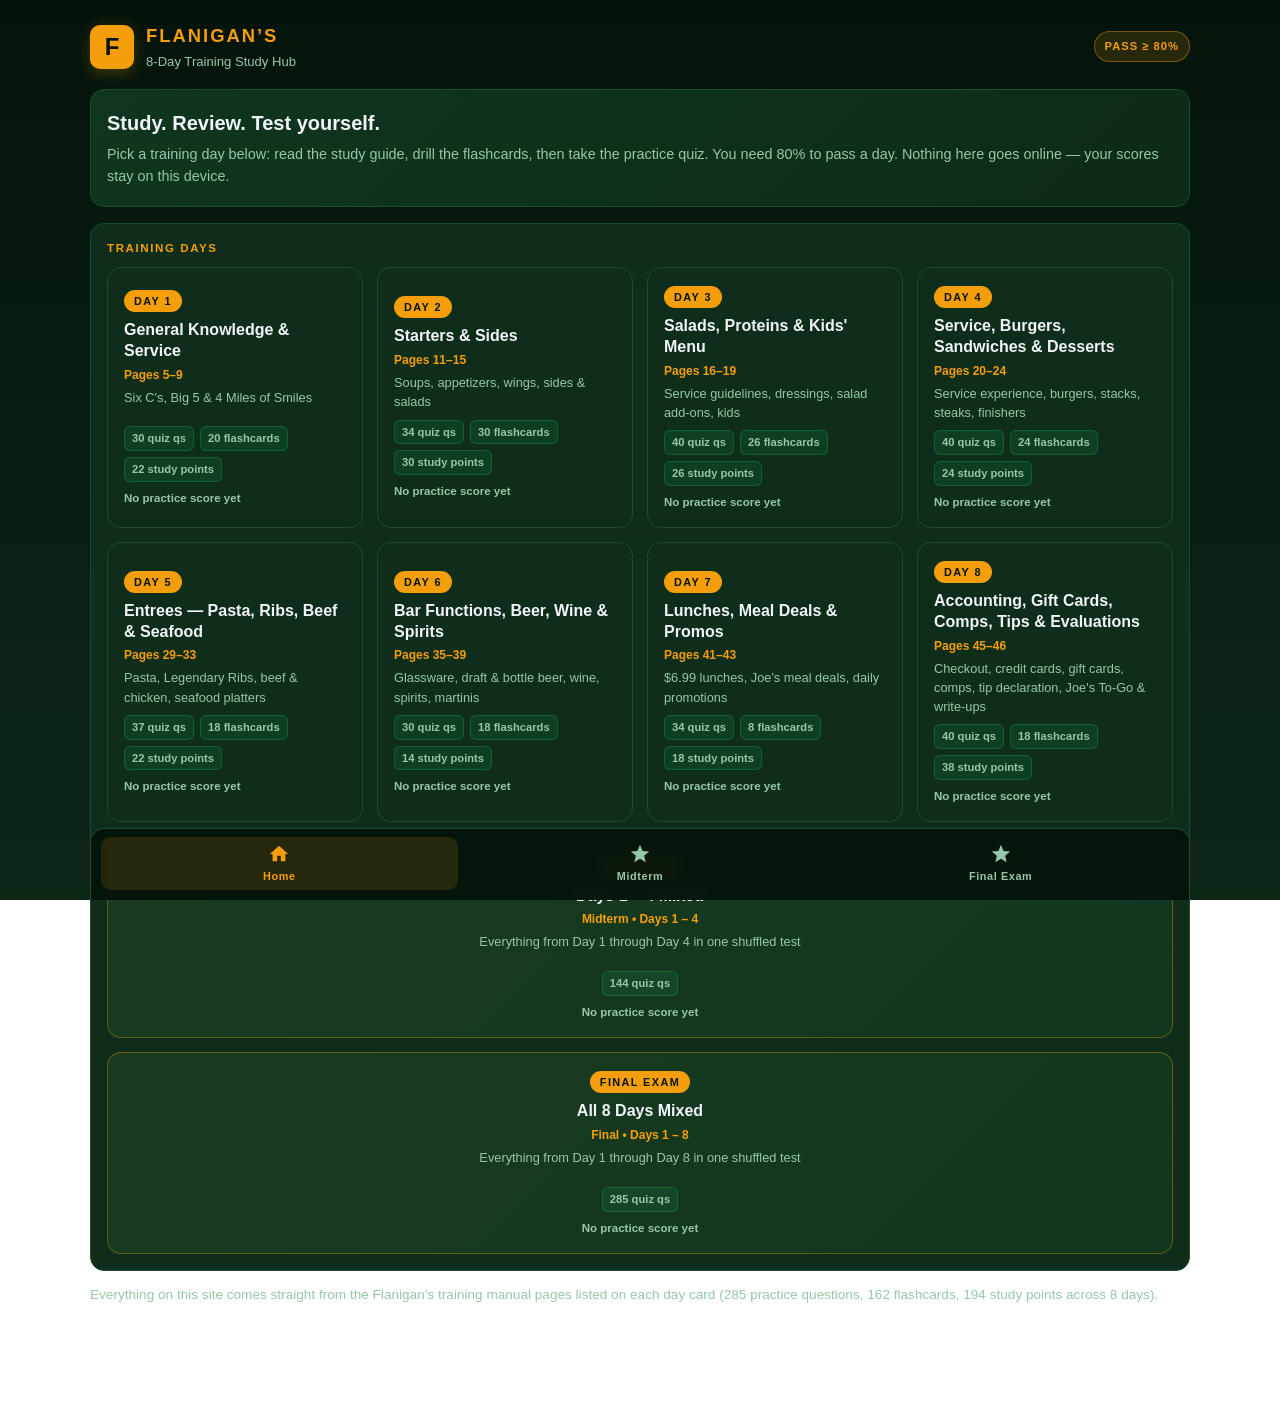
==== commit 773716b2: "Add Midterm (Days 1-4) and Shuffle Quiz button Midterm card on home, same three tabs as any day: mix" ====
--- a/Flanigans-Study-Hub-ONE-FILE.html
+++ b/Flanigans-Study-Hub-ONE-FILE.html
@@ -4,7 +4,7 @@
 <meta charset="UTF-8">
 <meta name="viewport" content="width=device-width, initial-scale=1.0, maximum-scale=1.0, user-scalable=no">
 <title>Flanigan's Training — 8-Day Study Hub</title>
-<meta name="description" content="Flanigan's server training study guides, flashcards and practice quizzes for Days 1–8. Works offline, no account, no internet needed once loaded.">
+<meta name="description" content="Flanigan's server training study guides, flashcards and practice quizzes for Days 1–8, plus a mixed Midterm (Days 1–4) and Final Exam. Works offline, no account, no internet needed once loaded.">
 <link rel="icon" href="data:image/svg+xml,%3Csvg xmlns='http://www.w3.org/2000/svg' viewBox='0 0 32 32'%3E%3Crect width='32' height='32' rx='7' fill='%23f59e0b'/%3E%3Ctext x='16' y='23' font-family='Arial' font-size='19' font-weight='bold' text-anchor='middle' fill='%2306150c'%3EF%3C/text%3E%3C/svg%3E">
 <style>
 /* Flanigan's Training — 8-Day Study Hub
@@ -7172,6 +7172,35 @@
   var DAY_NUMS = Object.keys(DAYS).map(Number).sort(function (a, b) { return a - b; });
   var PASS = 80;
 
+  /* mixed tests: midterm covers days 1–4, final covers everything */
+  var EXAM_IDS = { exam: 1, midterm: 1 };
+  function examDays(id) {
+    return id === 'midterm' ? DAY_NUMS.filter(function (n) { return n <= 4; }) : DAY_NUMS.slice();
+  }
+  function examBank(id) {
+    var all = [];
+    examDays(id).forEach(function (n) {
+      (DAYS[n].quiz || []).forEach(function (q) {
+        all.push({ cat: 'Day ' + n + ' — ' + q.cat, q: q.q, opts: q.opts, ans: q.ans, exp: q.exp });
+      });
+    });
+    return all;
+  }
+  function cardsList(id) {
+    if (!EXAM_IDS[id]) return (DAYS[id] && DAYS[id].cards) || [];
+    var out = [];
+    examDays(id).forEach(function (n) { out.push.apply(out, DAYS[n].cards || []); });
+    return out;
+  }
+  function sheetList(id) {
+    if (!EXAM_IDS[id]) return (DAYS[id] && DAYS[id].sheet) || [];
+    var out = [];
+    examDays(id).forEach(function (n) {
+      (DAYS[n].sheet || []).forEach(function (g) { out.push({ group: 'Day ' + n + ' — ' + g.group, items: g.items }); });
+    });
+    return out;
+  }
+
   var view = document.getElementById('view');
   var nav = document.getElementById('nav');
   var brandTitle = document.getElementById('brand-title');
@@ -7214,25 +7243,20 @@
   function saveBest(id, pct) { var b = bestOf(id); if (b === null || pct > b) store(bestKey(id), pct); }
 
   function counts(id) {
+    if (EXAM_IDS[id]) { var t = { quiz: 0, cards: 0, study: 0 }; examDays(id).forEach(function (n) { var c = counts(n); t.quiz += c.quiz; t.cards += c.cards; t.study += c.study; }); return t; }
     var d = DAYS[id]; if (!d) return null;
     var study = 0;
     (d.sheet || []).forEach(function (g) { study += (g.items || []).length; });
     return { quiz: (d.quiz || []).length, cards: (d.cards || []).length, study: study };
   }
+  /* mixed tests: Midterm = Days 1–4, Final = every day */
   function labelOf(id) {
     if (id === 'exam') return { num: 'FINAL', title: 'Final Practice Exam', pages: 'All 8 days mixed', blurb: 'Everything from Day 1 through Day 8 in one shuffled test' };
+    if (id === 'midterm') return { num: 'MIDTERM', title: 'Midterm Practice Exam', pages: 'Days 1–4 mixed', blurb: 'Everything from Day 1 through Day 4 in one shuffled test' };
     return DAYS[id];
   }
   function bankFor(id) {
-    if (id === 'exam') {
-      var all = [];
-      DAY_NUMS.forEach(function (n) {
-        (DAYS[n].quiz || []).forEach(function (q) {
-          all.push({ cat: 'Day ' + n + ' — ' + q.cat, q: q.q, opts: q.opts, ans: q.ans, exp: q.exp });
-        });
-      });
-      return all;
-    }
+    if (EXAM_IDS[id]) return examBank(id);
     return (DAYS[id] && DAYS[id].quiz) || [];
   }
 
@@ -7251,24 +7275,24 @@
     var m = h.match(/^day\/(\d+)\/(quiz|cards|guide)/);
     if (m) { var n = Number(m[1]); if (DAYS[n]) { route = { id: n, tab: m[2] }; return; } }
     if (h === 'day' ) { route = { id: null, tab: 'home' }; return; }
-    if (h === 'exam/quiz') { route = { id: 'exam', tab: 'quiz' }; return; }
-    if (h === 'exam') { route = { id: 'exam', tab: 'quiz' }; return; }
+    var m2 = h.match(/^(exam|midterm)(?:\/(quiz|cards|guide))?$/);
+    if (m2) { route = { id: m2[1], tab: m2[2] || 'quiz' }; return; }
     route = { id: null, tab: 'home' };
   }
 
-  function openDay(id, tab) { go('#/day/' + id + '/' + (tab || 'quiz')); }
+  function openDay(id, tab) { go('#/' + (typeof id === 'string' ? id : 'day/' + id) + '/' + (tab || 'quiz')); }
   function home() { go('#/'); }
 
   /* ---------------- header + nav ---------------- */
   function paintChrome() {
     var lab = labelOf(route.id);
     brandTitle.textContent = 'FLANIGAN’S';
-    if (lab) brandSub.textContent = (route.id === 'exam' ? '' : 'Day ' + route.id + ' — ') + lab.title;
+    if (lab) brandSub.textContent = (EXAM_IDS[route.id] ? '' : 'Day ' + route.id + ' — ') + lab.title;
     else brandSub.textContent = '8-Day Training Study Hub';
 
     var tabs = route.id
       ? [['Home', I.home, null], ['Quiz', I.quiz, 'quiz'], ['Cards', I.cards, 'cards'], ['Guide', I.guide, 'guide']]
-      : [['Home', I.home, null], ['Final Exam', I.star, 'exam']];
+      : [['Home', I.home, null], ['Midterm', I.star, 'midterm'], ['Final Exam', I.star, 'exam']];
 
     nav.innerHTML = tabs.map(function (t) {
       var label = t[0], icon = t[1], tab = t[2];
@@ -7281,7 +7305,7 @@
       b.addEventListener('click', function () {
         var t = b.getAttribute('data-nav');
         if (t === 'home') home();
-        else if (t === 'exam') go('#/exam/quiz');
+        else if (t === 'exam' || t === 'midterm') go('#/' + t + '/quiz');
         else openDay(route.id, t);
       });
     });
@@ -7312,6 +7336,7 @@
     }).join('');
 
     var examBest = bestOf('exam');
+    var midBest = bestOf('midterm'), mc = counts('midterm');
     view.innerHTML =
       '<section class="hero">' +
         '<h2>Study. Review. Test yourself.</h2>' +
@@ -7322,10 +7347,20 @@
         '<p class="panel-title">Training Days</p>' +
         '<div class="day-grid">' +
           cardsHtml +
+          '<button class="day-card exam-card" data-open="midterm">' +
+            '<span class="day-num">MIDTERM</span>' +
+            '<h3>Days 1 – 4 Mixed</h3>' +
+            '<div class="pages">Midterm • Days 1 – 4</div>' +
+            '<div class="blurb">' + esc(labelOf('midterm').blurb) + '</div>' +
+            '<div class="counts"><span class="count-chip">' + mc.quiz + ' quiz qs</span></div>' +
+            '<div class="best' + (midBest === null ? ' no' : '') + '">' +
+              (midBest === null ? 'No practice score yet' : 'Best practice score: ' + midBest + '%') +
+            '</div>' +
+          '</button>' +
           '<button class="day-card exam-card" data-open="exam">' +
             '<span class="day-num">FINAL EXAM</span>' +
             '<h3>All 8 Days Mixed</h3>' +
-            '<div class="pages">Days 1 – 8</div>' +
+            '<div class="pages">Final • Days 1 – 8</div>' +
             '<div class="blurb">' + esc(labelOf('exam').blurb) + '</div>' +
             '<div class="counts"><span class="count-chip">' + totalQ + ' quiz qs</span></div>' +
             '<div class="best' + (examBest === null ? ' no' : '') + '">' +
@@ -7340,7 +7375,7 @@
     Array.prototype.forEach.call(view.querySelectorAll('[data-open]'), function (el) {
       el.addEventListener('click', function () {
         var v = el.getAttribute('data-open');
-        if (v === 'exam') go('#/exam/quiz'); else openDay(Number(v), 'quiz');
+        if (EXAM_IDS[v]) go('#/' + v + '/quiz'); else openDay(Number(v), 'quiz');
       });
     });
   }
@@ -7349,7 +7384,7 @@
   function stripHtml(id) {
     var d = labelOf(id), c = counts(id);
     return '<div class="day-strip">' +
-      '<span class="num">' + (id === 'exam' ? 'FINAL' : 'DAY ' + id) + '</span>' +
+      '<span class="num">' + (id === 'exam' ? 'FINAL' : id === 'midterm' ? 'MIDTERM' : 'DAY ' + id) + '</span>' +
       '<div class="t"><h2>' + esc(d.title) + '</h2>' +
       '<div class="pages">' + esc(d.pages) + (c ? ' • ' + c.quiz + ' quiz qs • ' + c.cards + ' cards • ' + c.study + ' study points' : '') + '</div>' +
       '</div></div>';
@@ -7400,9 +7435,12 @@
         '<div class="feedback" id="q-fb"></div>' +
         '<div class="btn-row">' +
           '<button class="btn ghost" id="q-quit">Back to Home</button>' +
+          (quiz.mode === 'quiz' ? '<button class="btn ghost" id="q-shuffle">' + svg(I.shuffle) + ' Shuffle Quiz</button>' : '') +
           '<button class="btn" id="q-next" disabled>' + (quiz.i + 1 === total ? 'See Results' : 'Next Question') + '</button>' +
         '</div>' +
-        (quiz.mode === 'review' ? '<p class="hint">Review mode: these are the ones you missed. This round does not change your best score.</p>' : '') +
+        (quiz.mode === 'review'
+          ? '<p class="hint">Review mode: these are the ones you missed. This round does not change your best score.</p>'
+          : '<p class="hint">Question and answer order shuffle every attempt — and Shuffle Quiz mixes them again mid-quiz.</p>') +
       '</div>';
 
     document.getElementById('q-bar').style.width = Math.round((quiz.i / total) * 100) + '%';
@@ -7418,6 +7456,7 @@
 
   function wireQuiz() {
     var quit = document.getElementById('q-quit'); if (quit) quit.addEventListener('click', home);
+    var sh = document.getElementById('q-shuffle'); if (sh) sh.addEventListener('click', function () { newQuiz(quiz.id); renderQuiz(); window.scrollTo(0, 0); });
     var next = document.getElementById('q-next'); if (next) next.addEventListener('click', function () { quiz.i++; renderQuiz(); window.scrollTo(0, 0); });
 
     Array.prototype.forEach.call(view.querySelectorAll('[data-pick]'), function (btn) {
@@ -7497,10 +7536,10 @@
 
   /* ---------------- FLASHCARDS ---------------- */
   function renderCards() {
-    var id = route.id, list = (DAYS[id] && DAYS[id].cards) || [];
+    var id = route.id, list = cardsList(id);
     if (!cards || cards.id !== id) cards = { id: id, order: list.map(function (_, i) { return i; }), i: 0, flipped: false };
     var n = cards.order.length;
-    if (!n) { view.innerHTML = stripHtml(id) + '<div class="panel">No flashcards for this day yet.</div>'; return; }
+    if (!n) { view.innerHTML = stripHtml(id) + '<div class="panel">' + (EXAM_IDS[id] ? 'No flashcards for these days yet.' : 'No flashcards for this day yet.') + '</div>'; return; }
     if (cards.i >= n) cards.i = n - 1;
 
     var c = list[cards.order[cards.i]];
@@ -7543,12 +7582,13 @@
     cards.i = next; cards.flipped = false; renderCards();
   }
   function printCards() {
-    var list = DAYS[route.id].cards || [];
+    var list = cardsList(route.id);
+    var what = typeof route.id === 'number' ? 'Day ' + route.id : labelOf(route.id).title;
     var w = window.open('', '_blank');
     if (!w) { alert('Your browser blocked the print window.'); return; }
-    w.document.write('<!DOCTYPE html><html><head><title>Flanigan’s Day ' + route.id + ' flashcards</title>' +
+    w.document.write('<!DOCTYPE html><html><head><title>Flanigan’s ' + esc(what) + ' flashcards</title>' +
       '<style>body{font-family:Arial,Helvetica,sans-serif;padding:14px;color:#111}h4{margin:0 0 4px}.tag{color:#553300;font-size:11px;font-weight:bold;text-transform:uppercase}p{margin:3px 0;font-size:13px}.c{border:1px solid #bbb;border-radius:8px;padding:10px;margin-bottom:10px;page-break-inside:avoid}strong{color:#553300}</style></head><body>' +
-      '<h3>Flanigan’s Day ' + route.id + ' — flashcards (' + list.length + ')</h3>' +
+      '<h3>Flanigan’s ' + esc(what) + ' — flashcards (' + list.length + ')</h3>' +
       list.map(function (c) {
         return '<div class="c"><div class="tag">' + esc(c.cat) + '</div><h4>' + esc(c.title) + '</h4>' + c.body + '</div>';
       }).join('') + '</body></html>');
@@ -7558,7 +7598,7 @@
 
   /* ---------------- STUDY GUIDE ---------------- */
   function renderGuide() {
-    var id = route.id, groups = (DAYS[id] && DAYS[id].sheet) || [];
+    var id = route.id, groups = sheetList(id);
     if (!guide || guide.id !== id) guide = { id: id, filter: '' };
     var f = guide.filter.trim().toLowerCase();
 
@@ -7591,8 +7631,8 @@
     view.innerHTML = stripHtml(id) +
       '<div class="panel">' +
         '<p class="panel-title">Study Guide — ' + totalStudy + ' points' + (f ? ' • showing ' + shown : '') + '</p>' +
-        '<input class="search" id="g-search" type="text" placeholder="Search this day: dish names, portions, rules…" value="' + esc(guide.filter) + '">' +
-        (shown ? body : '<p class="no-hits">Nothing on this day matches “' + esc(guide.filter) + '”. Try the day before or after — each day only holds its own manual pages.</p>') +
+        '<input class="search" id="g-search" type="text" placeholder="Search ' + (EXAM_IDS[id] ? 'these days' : 'this day') + ': dish names, portions, rules…" value="' + esc(guide.filter) + '">' +
+        (shown ? body : '<p class="no-hits">Nothing ' + (EXAM_IDS[id] ? 'in these days' : 'on this day') + ' matches “' + esc(guide.filter) + '”.</p>') +
       '</div>' +
       '<div class="btn-row"><button class="btn ghost" id="g-print">' + svg(I.print) + ' Print this study guide</button></div>';
 
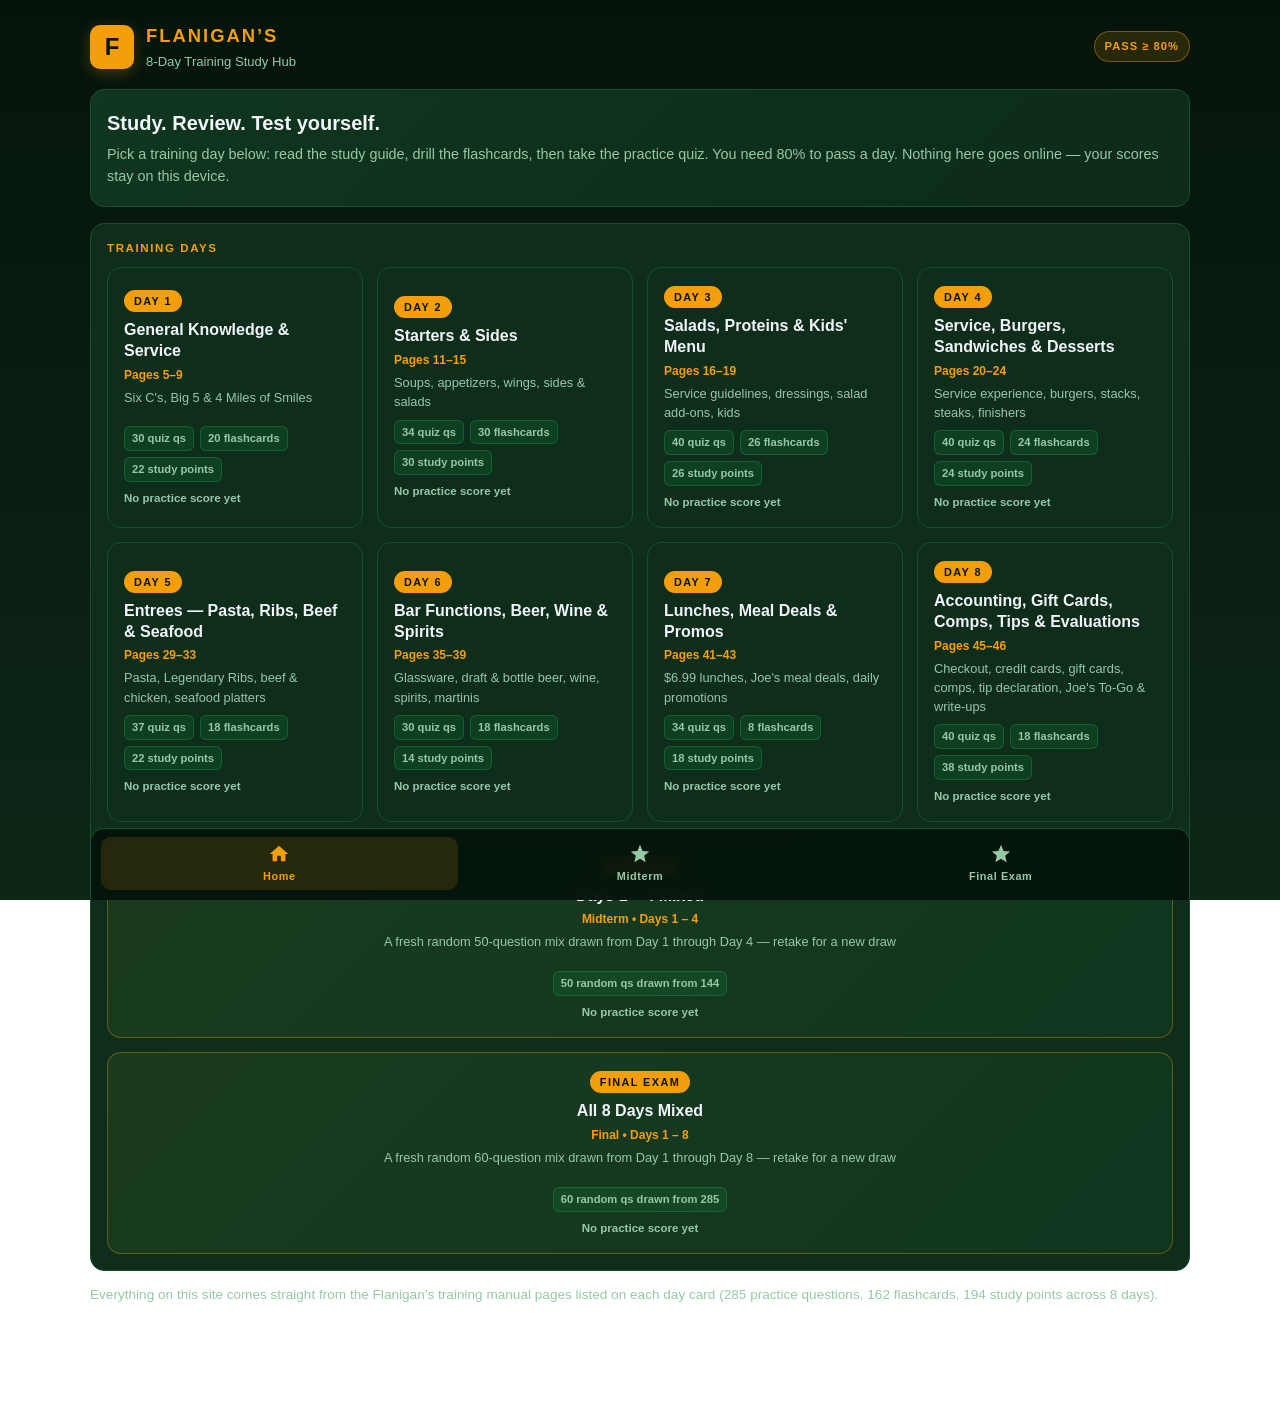
==== commit 83e314fe: "Exams now draw random question sets: Midterm 50 of 144, Final 60 of 285 No more 144/285-question mar" ====
--- a/Flanigans-Study-Hub-ONE-FILE.html
+++ b/Flanigans-Study-Hub-ONE-FILE.html
@@ -7172,19 +7172,29 @@
   var DAY_NUMS = Object.keys(DAYS).map(Number).sort(function (a, b) { return a - b; });
   var PASS = 80;
 
-  /* mixed tests: midterm covers days 1–4, final covers everything */
+  /* mixed tests: midterm covers days 1–4, final covers everything.
+     each attempt draws EXAM_QS questions at random, spread fairly across the days */
   var EXAM_IDS = { exam: 1, midterm: 1 };
+  var EXAM_QS = { midterm: 50, exam: 60 };
   function examDays(id) {
     return id === 'midterm' ? DAY_NUMS.filter(function (n) { return n <= 4; }) : DAY_NUMS.slice();
   }
   function examBank(id) {
-    var all = [];
-    examDays(id).forEach(function (n) {
-      (DAYS[n].quiz || []).forEach(function (q) {
-        all.push({ cat: 'Day ' + n + ' — ' + q.cat, q: q.q, opts: q.opts, ans: q.ans, exp: q.exp });
-      });
+    var want = EXAM_QS[id] || Infinity;
+    // shuffle each day's questions, then take turns between days so one big day can't dominate
+    var pools = examDays(id).map(function (n) {
+      return shuffle((DAYS[n].quiz || []).map(function (q) {
+        return { cat: 'Day ' + n + ' — ' + q.cat, q: q.q, opts: q.opts, ans: q.ans, exp: q.exp };
+      }));
     });
-    return all;
+    var all = [], keep = true;
+    while (all.length < want && keep) {
+      keep = false;
+      for (var i = 0; i < pools.length && all.length < want; i++) {
+        if (pools[i].length) { all.push(pools[i].shift()); keep = true; }
+      }
+    }
+    return shuffle(all);
   }
   function cardsList(id) {
     if (!EXAM_IDS[id]) return (DAYS[id] && DAYS[id].cards) || [];
@@ -7251,8 +7261,8 @@
   }
   /* mixed tests: Midterm = Days 1–4, Final = every day */
   function labelOf(id) {
-    if (id === 'exam') return { num: 'FINAL', title: 'Final Practice Exam', pages: 'All 8 days mixed', blurb: 'Everything from Day 1 through Day 8 in one shuffled test' };
-    if (id === 'midterm') return { num: 'MIDTERM', title: 'Midterm Practice Exam', pages: 'Days 1–4 mixed', blurb: 'Everything from Day 1 through Day 4 in one shuffled test' };
+    if (id === 'exam') return { num: 'FINAL', title: 'Final Practice Exam', pages: 'All 8 days mixed', blurb: 'A fresh random ' + EXAM_QS.exam + '-question mix drawn from Day 1 through Day 8 — retake for a new draw' };
+    if (id === 'midterm') return { num: 'MIDTERM', title: 'Midterm Practice Exam', pages: 'Days 1–4 mixed', blurb: 'A fresh random ' + EXAM_QS.midterm + '-question mix drawn from Day 1 through Day 4 — retake for a new draw' };
     return DAYS[id];
   }
   function bankFor(id) {
@@ -7352,7 +7362,7 @@
             '<h3>Days 1 – 4 Mixed</h3>' +
             '<div class="pages">Midterm • Days 1 – 4</div>' +
             '<div class="blurb">' + esc(labelOf('midterm').blurb) + '</div>' +
-            '<div class="counts"><span class="count-chip">' + mc.quiz + ' quiz qs</span></div>' +
+            '<div class="counts"><span class="count-chip">' + Math.min(EXAM_QS.midterm, mc.quiz) + ' random qs drawn from ' + mc.quiz + '</span></div>' +
             '<div class="best' + (midBest === null ? ' no' : '') + '">' +
               (midBest === null ? 'No practice score yet' : 'Best practice score: ' + midBest + '%') +
             '</div>' +
@@ -7362,7 +7372,7 @@
             '<h3>All 8 Days Mixed</h3>' +
             '<div class="pages">Final • Days 1 – 8</div>' +
             '<div class="blurb">' + esc(labelOf('exam').blurb) + '</div>' +
-            '<div class="counts"><span class="count-chip">' + totalQ + ' quiz qs</span></div>' +
+            '<div class="counts"><span class="count-chip">' + Math.min(EXAM_QS.exam, totalQ) + ' random qs drawn from ' + totalQ + '</span></div>' +
             '<div class="best' + (examBest === null ? ' no' : '') + '">' +
               (examBest === null ? 'No practice score yet' : 'Best practice score: ' + examBest + '%') +
             '</div>' +
@@ -7386,7 +7396,7 @@
     return '<div class="day-strip">' +
       '<span class="num">' + (id === 'exam' ? 'FINAL' : id === 'midterm' ? 'MIDTERM' : 'DAY ' + id) + '</span>' +
       '<div class="t"><h2>' + esc(d.title) + '</h2>' +
-      '<div class="pages">' + esc(d.pages) + (c ? ' • ' + c.quiz + ' quiz qs • ' + c.cards + ' cards • ' + c.study + ' study points' : '') + '</div>' +
+      '<div class="pages">' + esc(d.pages) + (c ? ' • ' + (EXAM_IDS[id] ? Math.min(EXAM_QS[id], c.quiz) + ' random of ' + c.quiz + ' quiz qs' : c.quiz + ' quiz qs') + ' • ' + c.cards + ' cards • ' + c.study + ' study points' : '') + '</div>' +
       '</div></div>';
   }
 
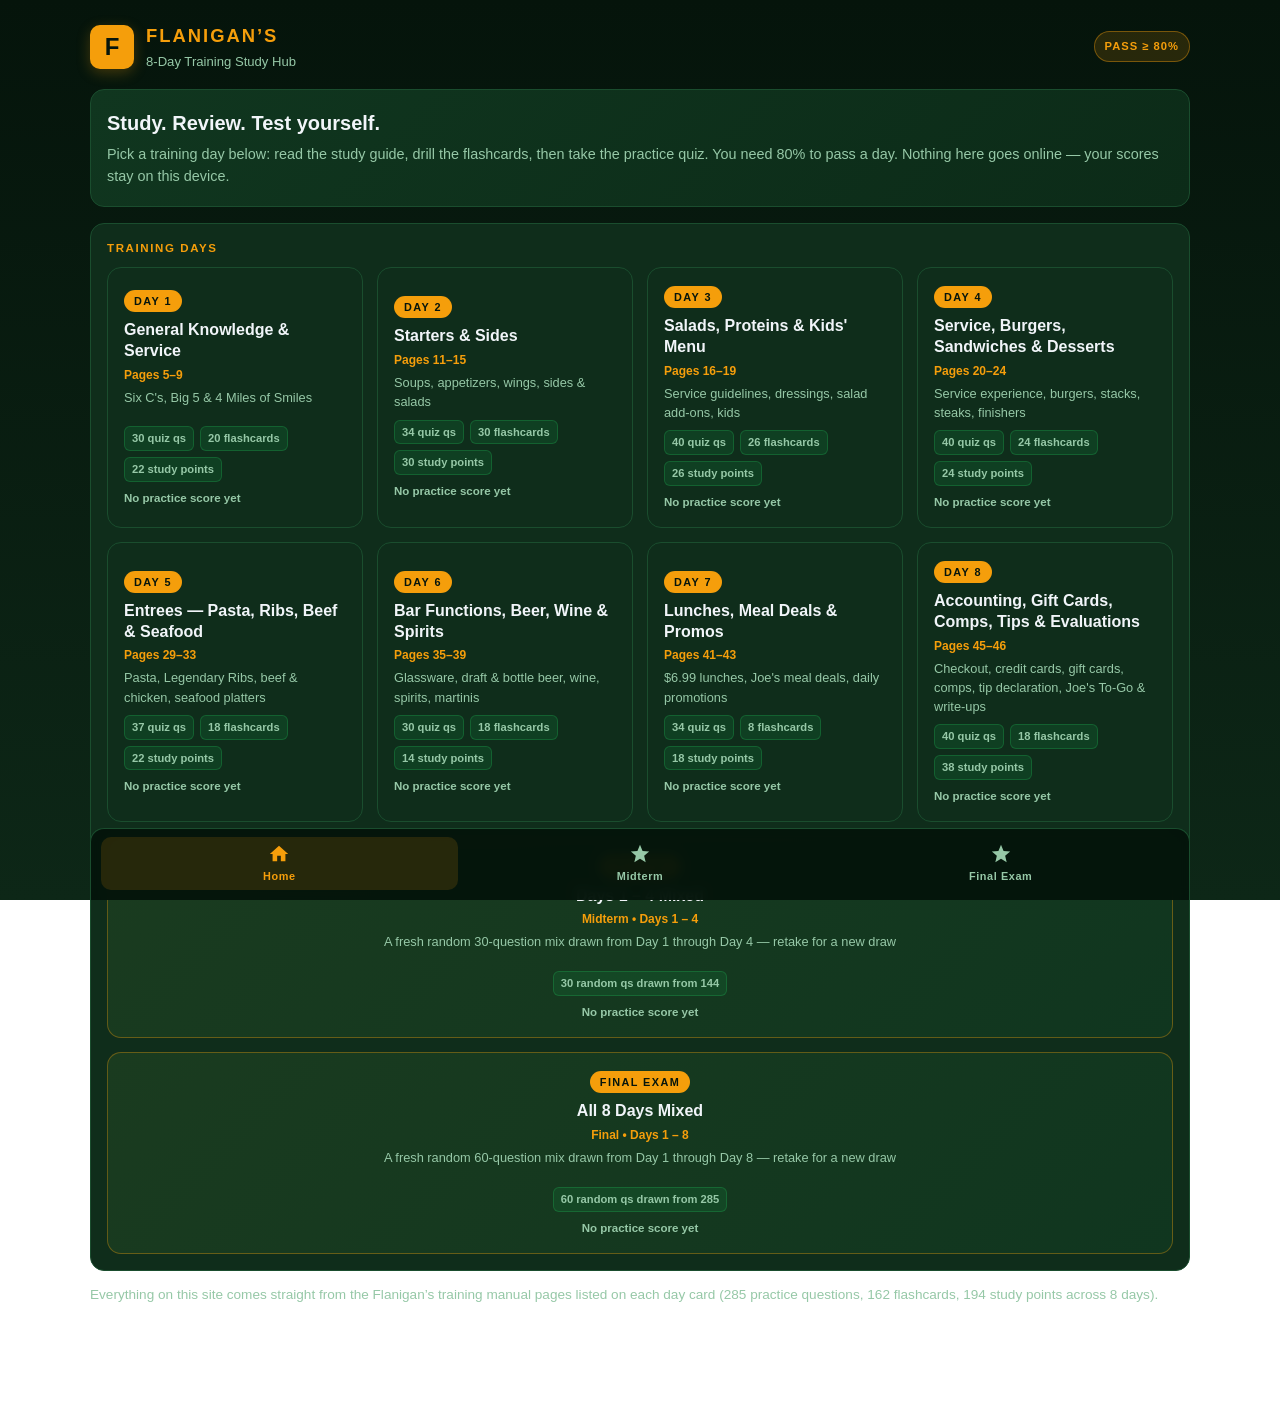
==== commit 4bd3e02c: "Midterm draw down to 30 questions Half the Final's 60 — a proper mid-course check, not a second fina" ====
--- a/Flanigans-Study-Hub-ONE-FILE.html
+++ b/Flanigans-Study-Hub-ONE-FILE.html
@@ -7175,7 +7175,7 @@
   /* mixed tests: midterm covers days 1–4, final covers everything.
      each attempt draws EXAM_QS questions at random, spread fairly across the days */
   var EXAM_IDS = { exam: 1, midterm: 1 };
-  var EXAM_QS = { midterm: 50, exam: 60 };
+  var EXAM_QS = { midterm: 30, exam: 60 };
   function examDays(id) {
     return id === 'midterm' ? DAY_NUMS.filter(function (n) { return n <= 4; }) : DAY_NUMS.slice();
   }
